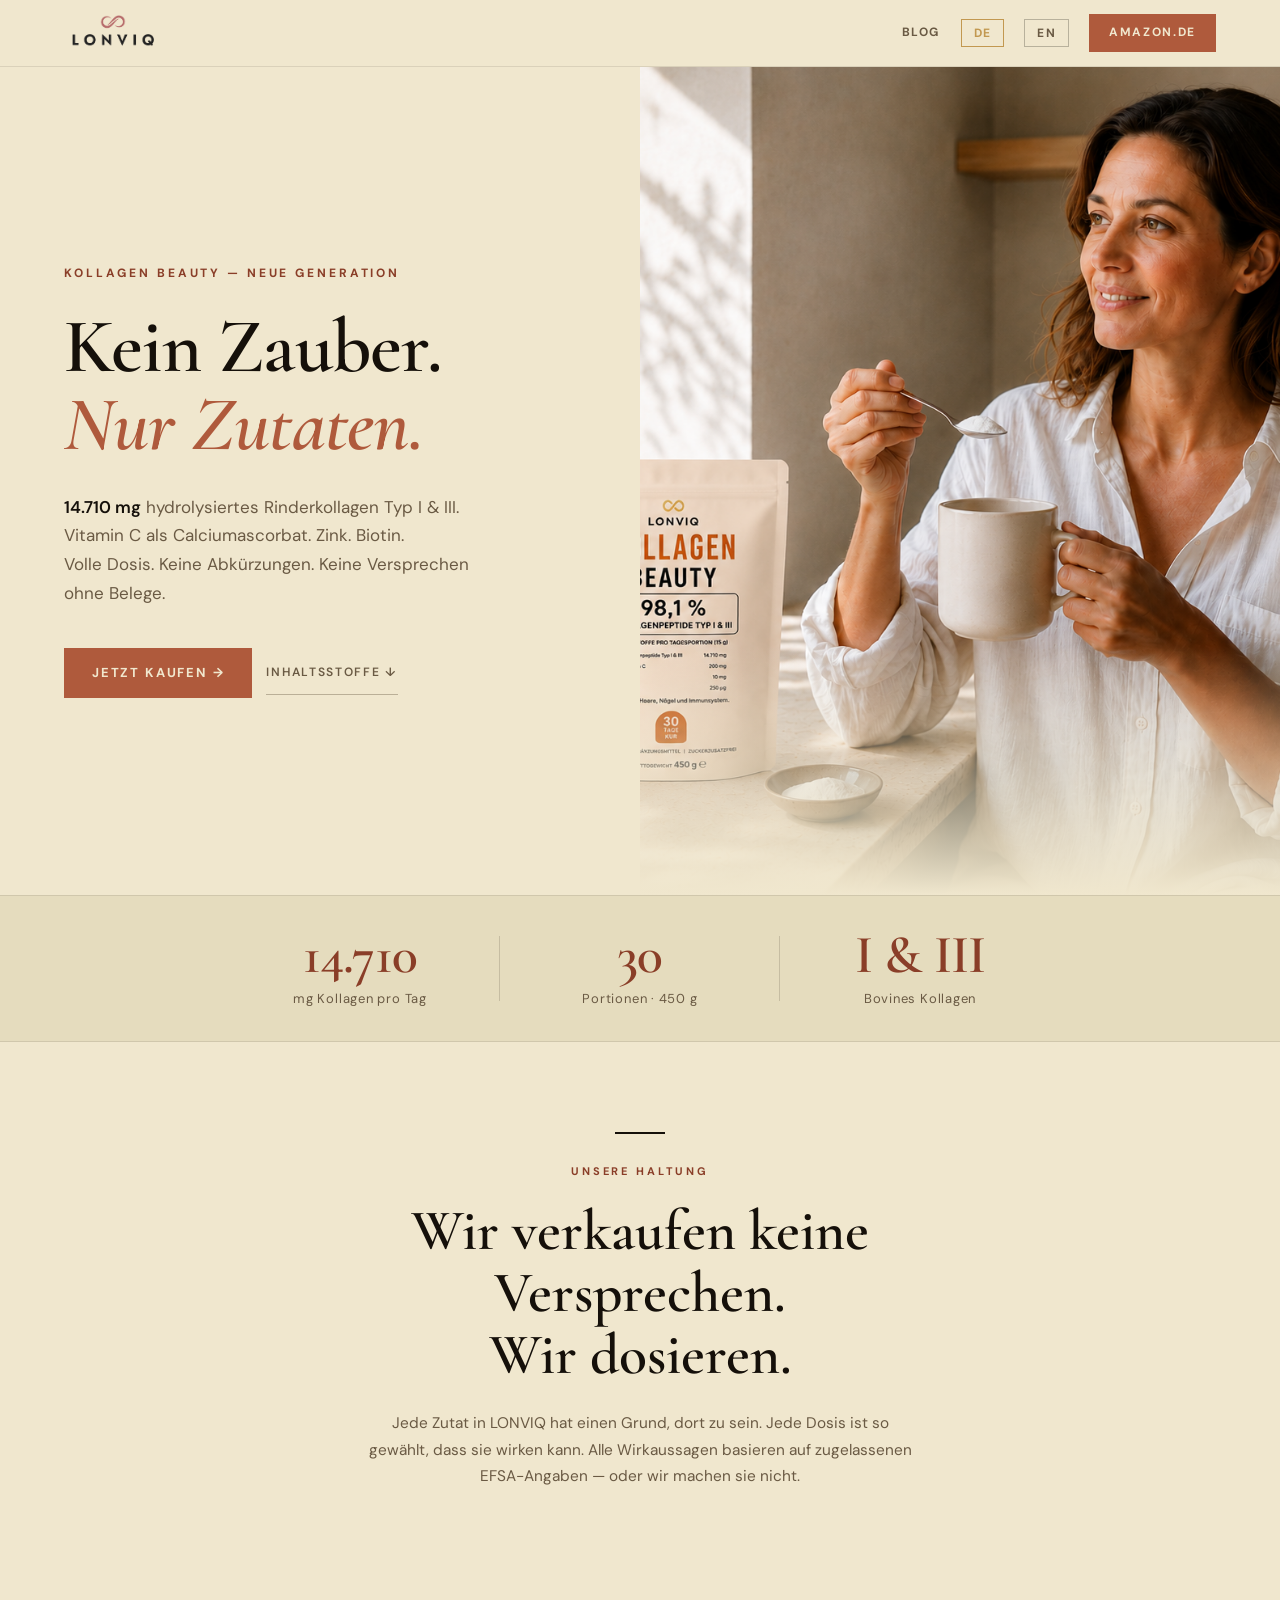
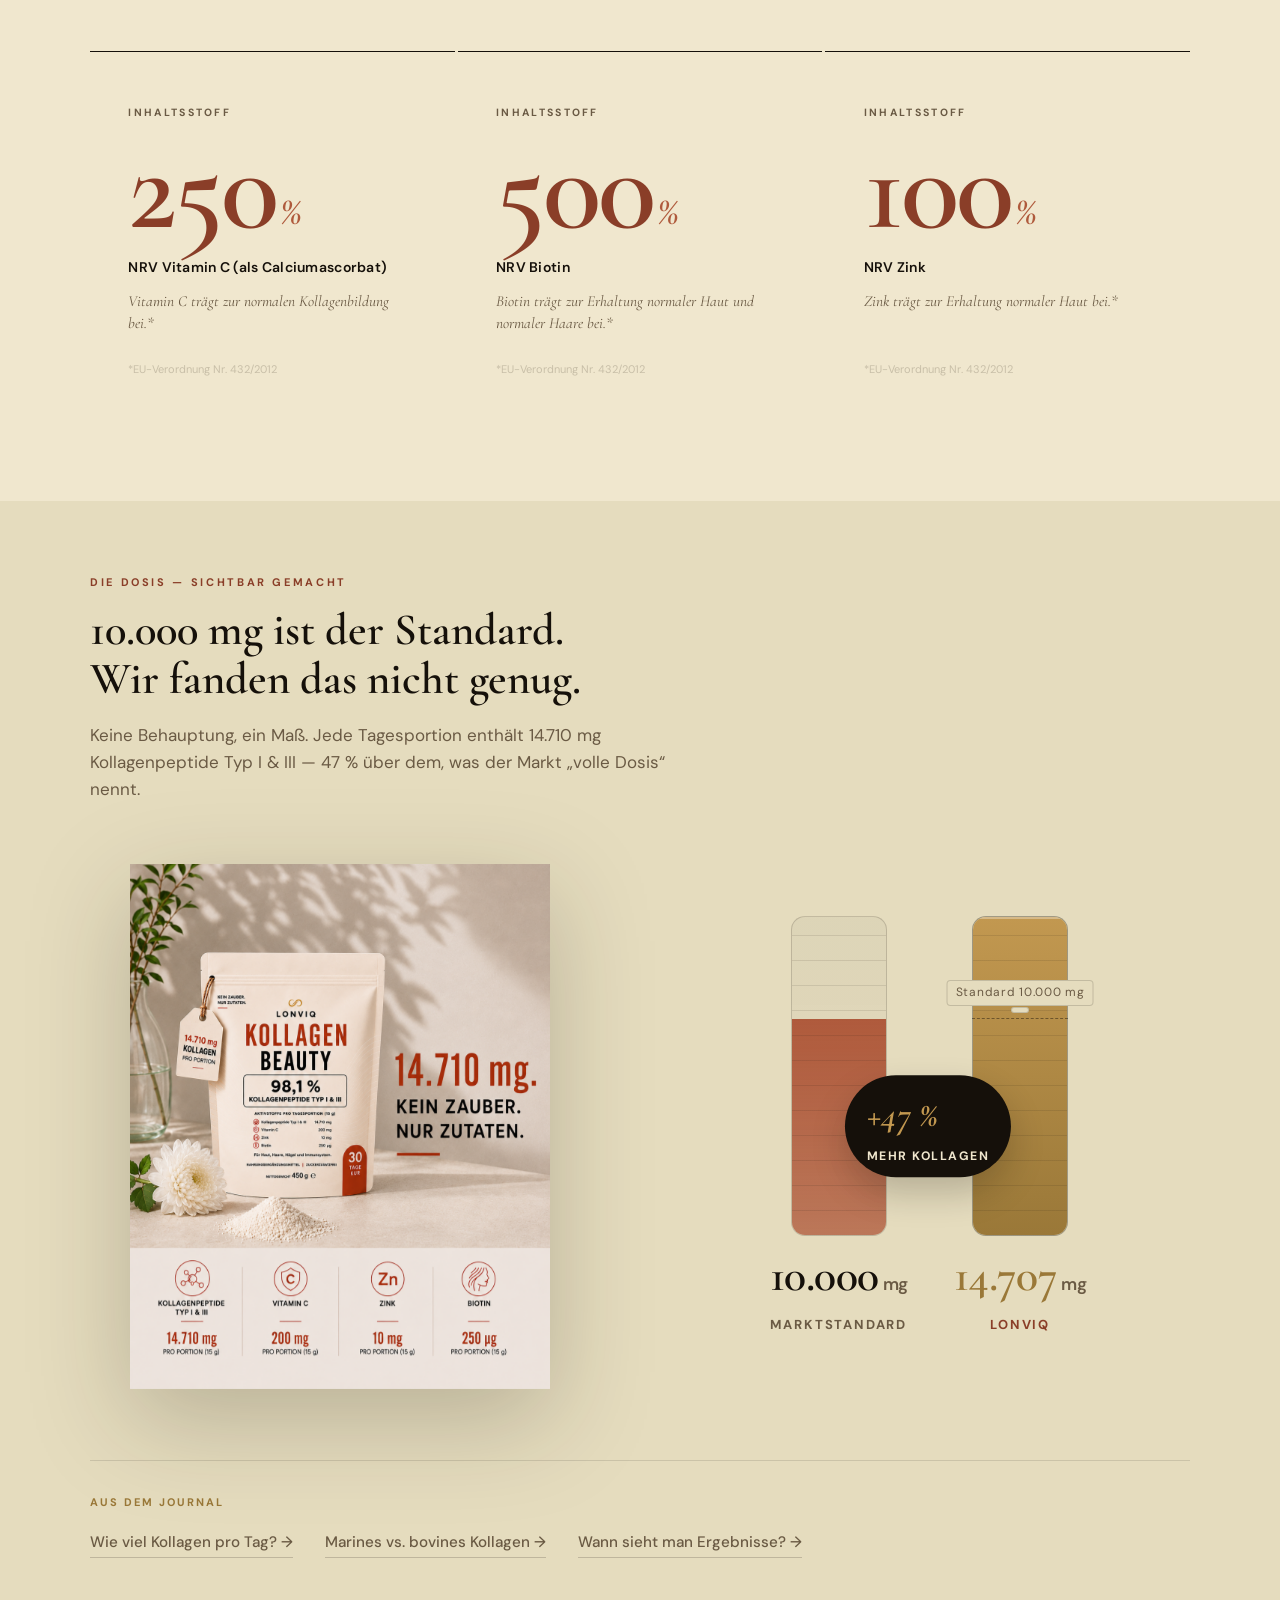
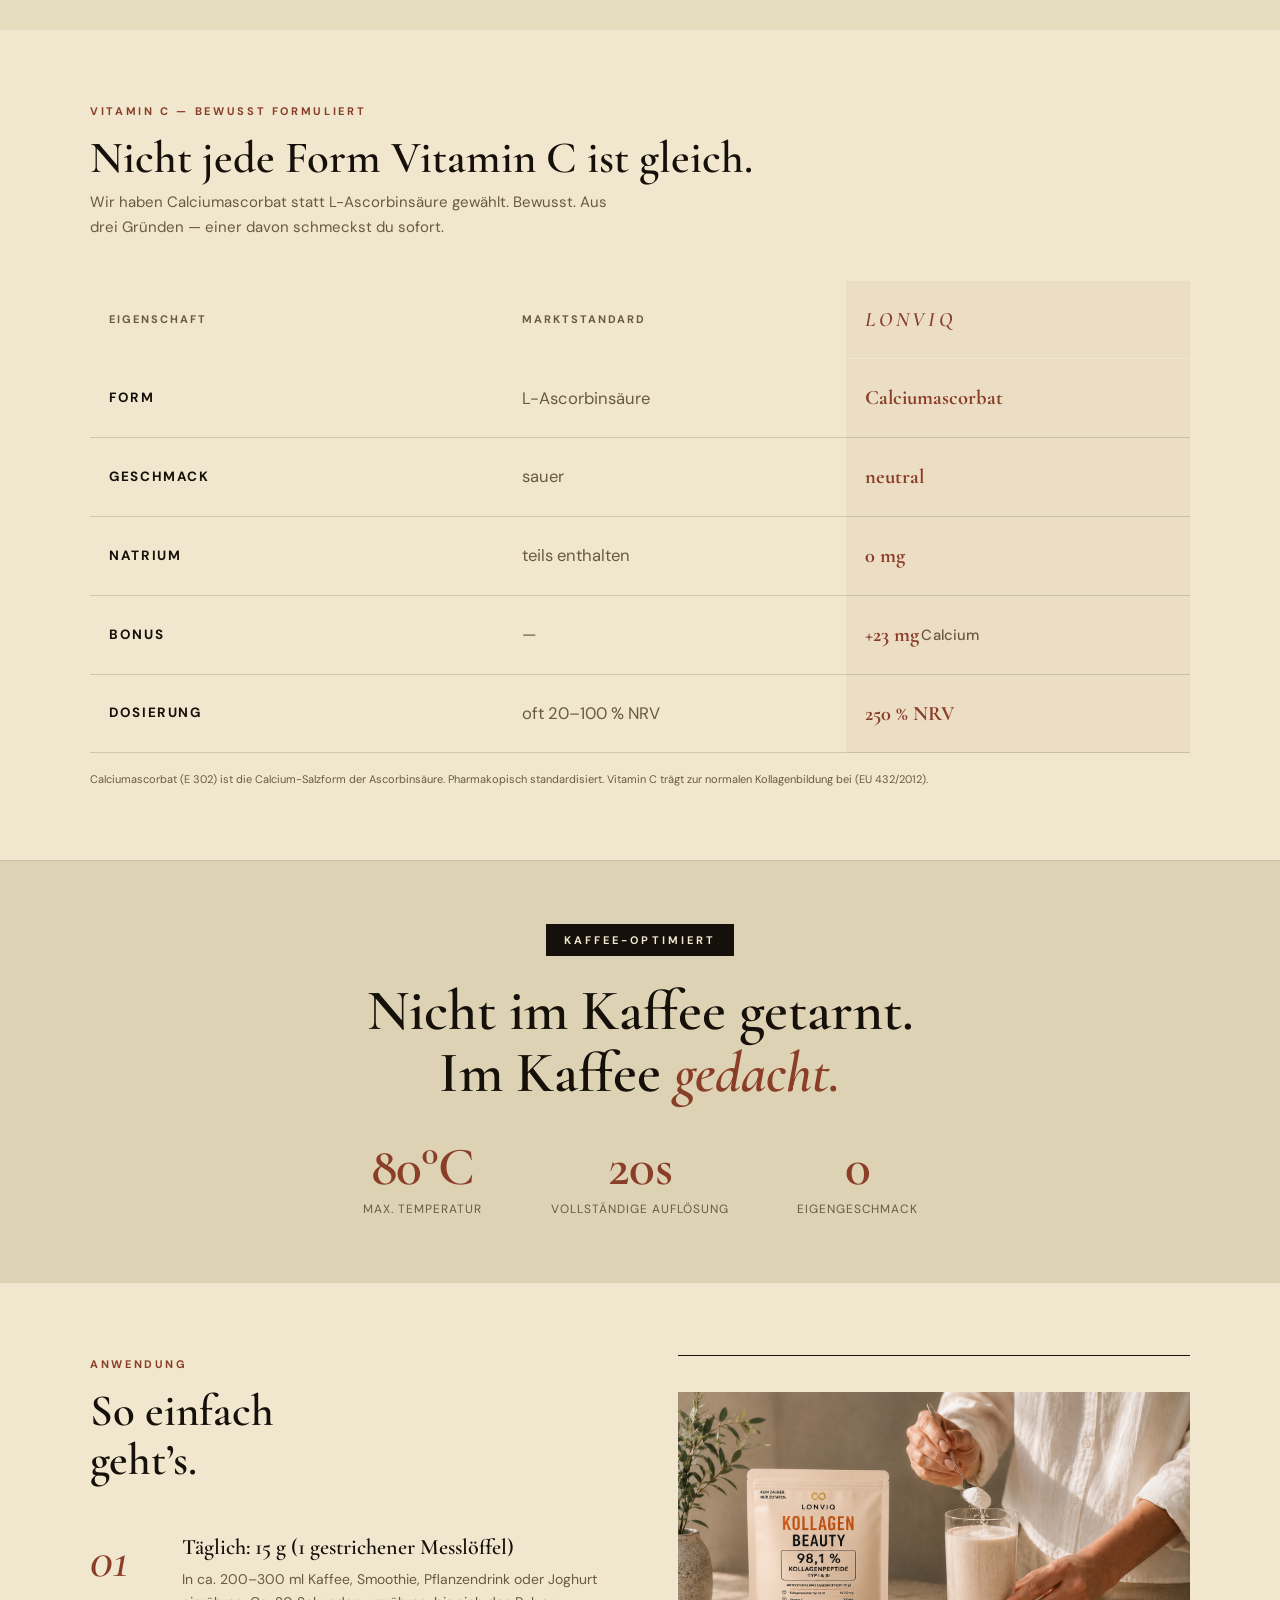
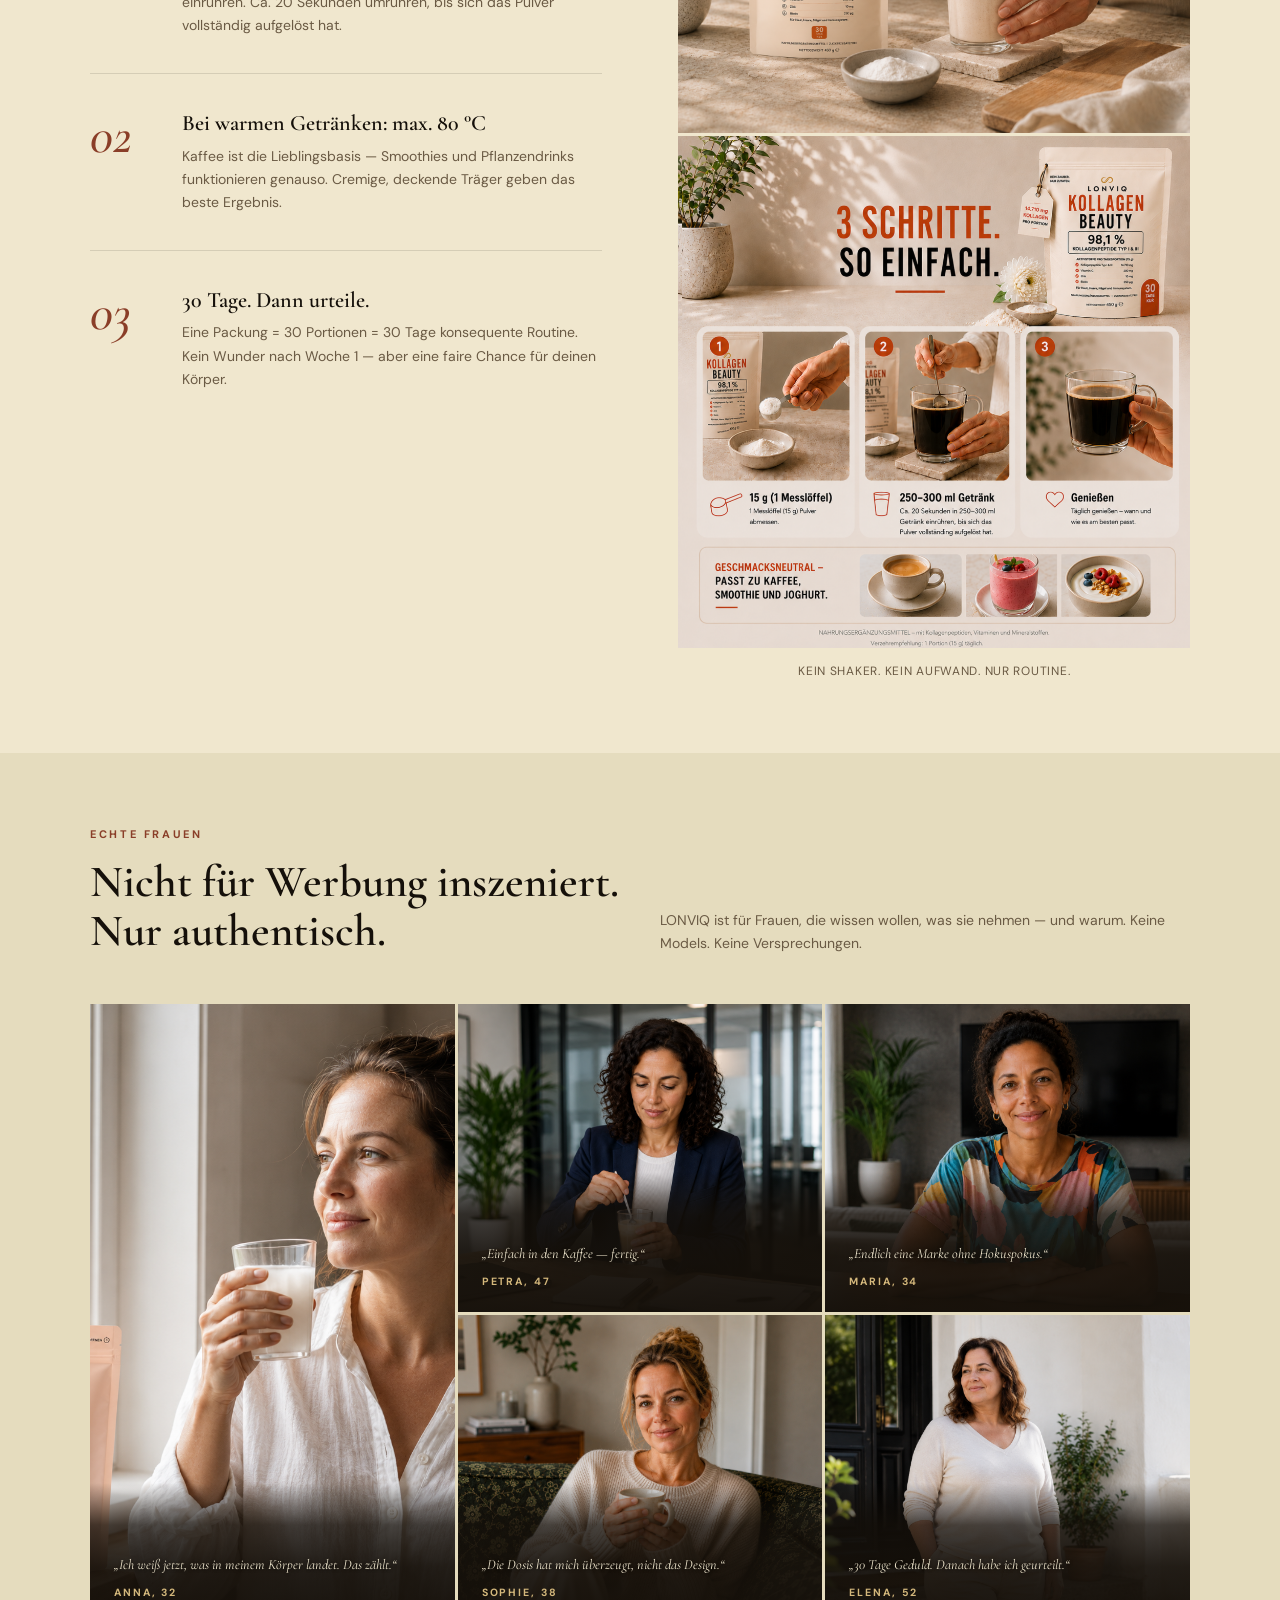
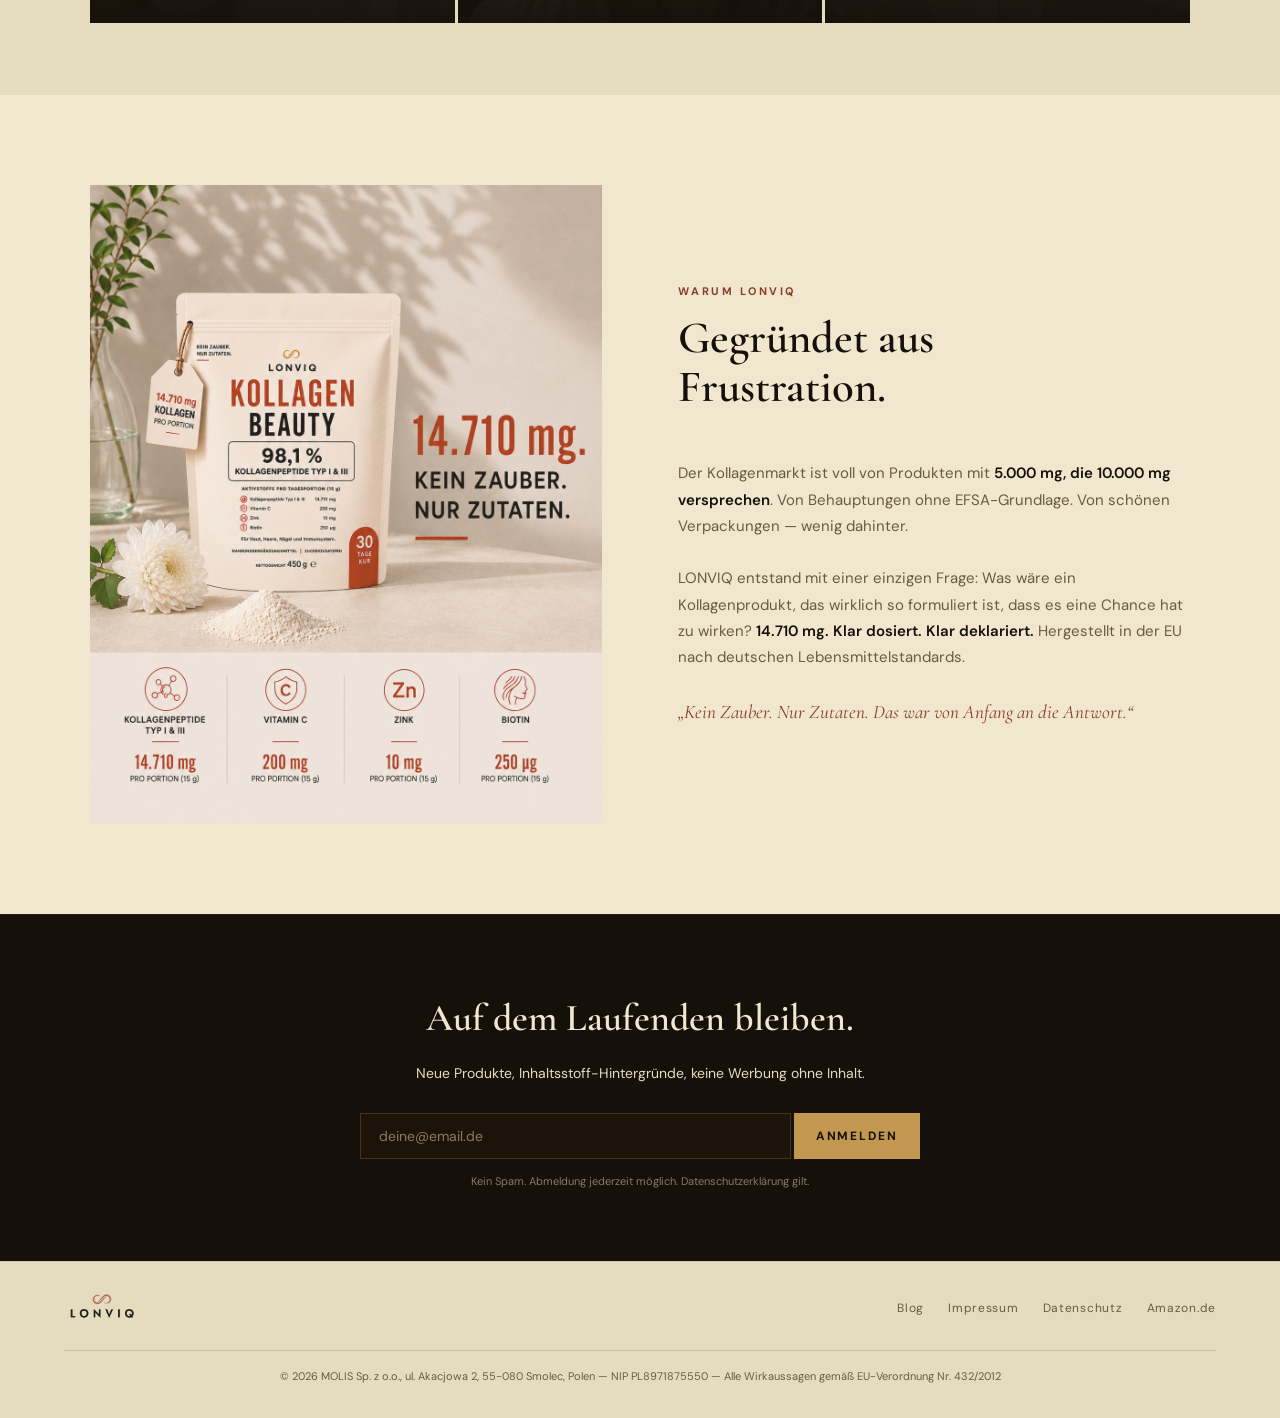
==== index.html @ a6f609ae "Add files via upload" ====
<!DOCTYPE html>
<html lang="de">
<head>
<meta charset="UTF-8">
<meta name="viewport" content="width=device-width, initial-scale=1.0">
<title>LONVIQ Kollagen Beauty &mdash; Kein Zauber. Nur Zutaten.</title>
<meta name="description" content="LONVIQ Kollagen Beauty: 14.710 mg hydrolysierte Rinderkollagenpeptide Typ I &amp; III, Vitamin C (Calciumascorbat), Zink, Biotin. Volle Dosis. Ohne Kompromisse. Amazon.de.">
<meta name="keywords" content="kollagen pulver, kollagenpeptide, kollagen beauty, 14710mg kollagen, bovines kollagen, vitamin c biotin zink, nahrungsergänzungsmittel, LONVIQ">
<link rel="canonical" href="https://lonviq.com/">
<meta name="robots" content="index, follow, max-image-preview:large, max-snippet:-1, max-video-preview:-1">
<meta name="theme-color" content="#F0E7CE">
<meta property="og:title" content="LONVIQ Kollagen Beauty &mdash; Kein Zauber. Nur Zutaten.">
<meta property="og:description" content="14.710 mg hydrolysierte Kollagenpeptide. Mit Vitamin C, Zink und Biotin. Volle Dosis. Keine Abk\u00fcrzungen.">
<meta property="og:image" content="https://lonviq.com/product-stilllife.png">
<meta property="og:type" content="product">
<meta property="og:url" content="https://lonviq.com/">
<meta property="og:locale" content="de_DE">
<meta property="og:locale:alternate" content="en_GB">
<meta name="twitter:card" content="summary_large_image">
<meta name="twitter:title" content="LONVIQ Kollagen Beauty &mdash; Kein Zauber. Nur Zutaten.">
<meta name="twitter:description" content="14.710 mg Kollagenpeptide. Kein Zauber. Nur Zutaten.">
<meta name="twitter:image" content="https://lonviq.com/product-stilllife.png">
<link rel="preconnect" href="https://fonts.googleapis.com">
<link rel="preconnect" href="https://fonts.gstatic.com" crossorigin>
<link href="https://fonts.googleapis.com/css2?family=Cormorant+Garamond:ital,wght@0,400;0,500;0,600;0,700;1,400;1,500;1,600&family=DM+Sans:opsz,wght@9..40,400;9..40,500;9..40,600;9..40,700&display=swap" rel="stylesheet">

<script type="application/ld+json">
{"@context":"https://schema.org","@type":"Product","name":"LONVIQ Kollagen Beauty","image":"https://lonviq.com/product-stilllife.png","description":"14.710 mg hydrolysierte Rinderkollagenpeptide Typ I & III mit Vitamin C (Calciumascorbat), Zink und Biotin. 450 g Pulver, 30 Portionen.","sku":"LONVIQ-KB-450","gtin13":"5908119889804","category":"Nahrungsergänzungsmittel","brand":{"@type":"Brand","name":"LONVIQ"},"manufacturer":{"@type":"Organization","name":"MOLIS Sp. z o.o.","address":{"@type":"PostalAddress","streetAddress":"ul. Akacjowa 2","postalCode":"55-080","addressLocality":"Smolec","addressCountry":"PL"}},"offers":{"@type":"Offer","availability":"https://schema.org/InStock","url":"https://www.amazon.de/s?k=lonviq","priceCurrency":"EUR"}}
</script>
<script type="application/ld+json">
{"@context":"https://schema.org","@type":"Organization","name":"LONVIQ","url":"https://lonviq.com/","logo":"https://lonviq.com/lonviq-logo.png","sameAs":["https://www.amazon.de/s?k=lonviq"]}
</script>

<style>
/* =========================================
   MOBILE OVERFLOW FIX
   ========================================= */
html, body { max-width:100%; overflow-x:hidden; }
/* Sieć bezpieczeństwa: łam słowo TYLKO gdy realnie nie mieści się w kontenerze
   (bez wstawiania myślnika) — chroni przed overflow, nie psuje nagłówków. */
h1,h2,h3,h4,h5,h6,p,li,a,span,div,td,th { overflow-wrap:break-word; }
img,video,iframe,table { max-width:100%; height:auto; }
.vctable-grid > * { min-width:0; }

/* Hyphenacja (z myślnikiem) WYŁĄCZNIE na wąskich ekranach i tylko dla tekstu
   ciągłego oraz komórek tabeli — NIGDY dla nagłówków i nie na desktopie. */
@media (max-width:640px){
  [lang="de"] p,
  [lang="de"] li,
  [lang="de"] .vctable-cell {
    -webkit-hyphens:auto; hyphens:auto; hyphenate-limit-chars:8 4 4;
  }
  .vctable-cell { overflow-wrap:anywhere; }
}

/* =========================================
   TOKENS — light palette (cream bg, espresso text)
   ========================================= */
:root {
  /* Brand constants (do not change semantics) */
  --espresso:  #15100A;
  --espresso2: #1C1409;
  --cream:     #F0E7CE;
  --cream2:    #E5DCBE;
  --cream3:    #DDD2B4;
  --bone:      #C8BFA8;
  --gold:      #C29850;
  --gold-dk:   #9A7838;
  --gold-lt:   #D4B87C;
  --terra:     #AF5A3C;
  --terra-dk:  #8A3E28;
  --stone:     #6A5A44;
  --stone-lt:  #8A7A62;

  /* Semantic mappings — inverted from dark mode */
  --bg:        var(--cream);
  --bg2:       var(--cream2);
  --bg3:       var(--cream3);
  --text:      var(--espresso);
  --text-2:    var(--stone);
  --text-mute: var(--stone-lt);

  --display: 'Cormorant Garamond', Georgia, serif;
  --body:    'DM Sans', system-ui, sans-serif;

  --max:  1100px;
  --pad:  clamp(20px, 5vw, 72px);
  --r:    0px;
}

/* =========================================
   RESET & BASE
   ========================================= */
*, *::before, *::after { margin:0; padding:0; box-sizing:border-box; }
html { scroll-behavior:smooth; font-size:16px; }
body {
  font-family: var(--body);
  background: var(--bg);
  color: var(--text);
  line-height: 1.65;
  -webkit-font-smoothing: antialiased;
}
img { max-width:100%; display:block; }
a { color: inherit; text-decoration:none; }

/* Language toggle */
body.lang-en .de { display:none !important; }
body.lang-de .en { display:none !important; }

/* =========================================
   NAV
   ========================================= */
.nav {
  position: sticky; top:0; z-index:100;
  background: rgba(240,231,206,0.95);
  backdrop-filter: blur(14px);
  border-bottom: 1px solid rgba(21,16,10,0.10);
  padding: 14px var(--pad);
  display: flex; align-items:center; justify-content:space-between; gap:16px;
}
.nav-logo-link { display:flex; align-items:center; flex-shrink:0; }
.nav-logo-img { height:36px; width:auto; display:block; }
.footer-logo-link { display:flex; align-items:center; }
.footer-logo-img { height:28px; width:auto; display:block; }
.nav-right { display:flex; align-items:center; gap:20px; }
.nav-link {
  font-family: var(--body); font-size:12px; font-weight:700;
  letter-spacing:0.1em; text-transform:uppercase; text-decoration:none;
  color: var(--stone); padding:5px 2px;
  border-bottom:1px solid transparent; transition: color .2s, border-color .2s;
}
.nav-link:hover { color: var(--gold); border-bottom-color: var(--gold); }

/* Journal teaser (internal links to blog) */
.journal-teaser {
  margin-top: 72px; padding-top: 32px;
  border-top: 1px solid rgba(21,16,10,0.12);
}
.journal-eye {
  font-family: var(--body); font-size:11px; font-weight:700;
  letter-spacing:0.18em; text-transform:uppercase;
  color: var(--gold-dk); margin:0 0 18px;
}
.journal-links { display:flex; flex-wrap:wrap; gap:14px 32px; }
.journal-link {
  font-family: var(--body); font-size:.95rem; font-weight:500;
  color: var(--stone); text-decoration:none;
  border-bottom:1px solid rgba(21,16,10,0.18);
  padding-bottom:2px; transition: color .2s, border-color .2s;
}
.journal-link:hover { color: var(--terra); border-bottom-color: var(--terra); }
@media (max-width: 720px) {
  .journal-teaser { margin-top: 48px; }
  .journal-links { flex-direction:column; gap:12px; }
}
.lang-btn {
  background: none; border: 1px solid rgba(21,16,10,0.25);
  color: var(--stone); font-family: var(--body); font-size:12px;
  font-weight:700; letter-spacing:0.1em; padding:5px 12px; cursor:pointer;
  transition: border-color 0.2s, color 0.2s;
}
.lang-btn:hover, .lang-btn.active { border-color: var(--gold); color:var(--gold); }
.nav-cta {
  background: var(--terra); color: var(--cream);
  font-family: var(--body); font-size:12px; font-weight:700;
  letter-spacing:0.14em; padding:9px 20px; border:none; cursor:pointer;
  text-transform:uppercase; transition: background 0.2s;
  display:inline-block;
}
.nav-cta:hover { background: var(--terra-dk); }

/* =========================================
   HERO
   ========================================= */
.hero {
  min-height: 92vh;
  display: grid;
  grid-template-columns: 1fr 1fr;
  gap: 0;
  align-items: stretch;
}
.hero-text {
  display:flex; flex-direction:column; justify-content:center;
  padding: clamp(48px,8vh,96px) var(--pad);
  background: var(--bg);
}
.hero-eyebrow {
  font-family: var(--body); font-size:12px; font-weight:700;
  letter-spacing:0.24em; color:var(--terra-dk); text-transform:uppercase;
  margin-bottom:24px;
}
.hero-headline {
  font-family: var(--display); font-size: clamp(48px, 6vw, 88px);
  font-weight:600; line-height:1.02; letter-spacing:-0.01em; color:var(--text);
  margin-bottom:28px;
}
.hero-headline em { font-style:italic; color:var(--terra); }
.hero-sub {
  font-family: var(--body); font-size: clamp(15px,1.4vw,17px);
  color: var(--stone); line-height:1.7; max-width:420px;
  margin-bottom:40px;
}
.hero-sub strong { color:var(--espresso); font-weight:600; }
.hero-actions { display:flex; gap:14px; flex-wrap:wrap; align-items:center; }
.btn-primary {
  background: var(--terra); color:var(--cream);
  font-family: var(--body); font-size:13px; font-weight:700;
  letter-spacing:0.14em; padding:14px 28px; text-transform:uppercase;
  border:none; cursor:pointer; transition:background 0.2s;
  display:inline-block;
}
.btn-primary:hover { background:var(--terra-dk); }
.btn-secondary {
  background:none; color:var(--stone);
  font-family:var(--body); font-size:12px; font-weight:600;
  letter-spacing:0.14em; padding:14px 0; text-transform:uppercase;
  border:none; cursor:pointer;
  border-bottom:1px solid rgba(106,90,68,0.4);
  transition:color 0.2s, border-color 0.2s;
}
.btn-secondary:hover { color:var(--espresso); border-color:var(--espresso); }

.hero-img {
  position:relative; overflow:hidden; background:var(--cream3);
}
.hero-img img {
  width:100%; height:100%; object-fit:cover; object-position:center;
  opacity:1;
}
.hero-img-overlay {
  position:absolute; bottom:0; left:0; right:0;
  height:30%; background:linear-gradient(to top, var(--bg) 0%, transparent 100%);
}

/* =========================================
   STAT BAR
   ========================================= */
.statbar {
  background: var(--cream2);
  border-top: 1px solid rgba(21,16,10,0.10);
  border-bottom: 1px solid rgba(21,16,10,0.10);
  padding: 32px var(--pad);
  display:flex; justify-content:center; gap:0;
}
.stat-item {
  flex:1; max-width:280px; text-align:center;
  padding:0 24px;
  position:relative;
}
.stat-item:not(:last-child)::after {
  content:''; position:absolute; right:0; top:10%; height:80%;
  width:1px; background:rgba(21,16,10,0.15);
}
.stat-number {
  font-family: var(--display); font-size:clamp(38px,4.2vw,56px);
  font-weight:600; color:var(--terra-dk); line-height:1;
  letter-spacing:-0.015em; display:block;
}
.stat-label {
  font-family: var(--body); font-size:13px; color:var(--stone);
  letter-spacing:0.06em; margin-top:6px; display:block;
}

/* =========================================
   MANIFESTO
   ========================================= */
.manifesto {
  padding: clamp(72px,10vh,120px) var(--pad);
  text-align:center;
  background: var(--bg);
  position:relative;
}
.manifesto::before {
  content:''; display:block; width:50px; height:1.5px;
  background:var(--espresso); margin:0 auto 28px;
}
.manifesto-eyebrow {
  font-family:var(--body); font-size:11px; font-weight:700;
  letter-spacing:0.26em; color:var(--terra-dk); text-transform:uppercase;
  margin-bottom:20px;
}
.manifesto-headline {
  font-family:var(--display); font-size:clamp(32px,4.5vw,58px);
  font-weight:600; color:var(--text); line-height:1.08;
  max-width:760px; margin:0 auto 24px;
}
.manifesto-sub {
  font-family:var(--body); font-size:clamp(14px,1.2vw,16px);
  color:var(--stone); max-width:560px; margin:0 auto;
  line-height:1.72;
}

/* =========================================
   NUMBER HEROES (NEW — matching IG style)
   ========================================= */
.heroes {
  padding: clamp(60px,8vh,100px) var(--pad);
  background: var(--cream);
}
.heroes-grid {
  max-width:var(--max); margin:0 auto;
  display:grid; grid-template-columns:repeat(3,1fr); gap:3px;
}
.hero-card {
  background: var(--cream);
  padding: clamp(32px,4vw,52px) clamp(24px,3vw,40px);
  border-top: 1.5px solid var(--espresso);
  display:flex; flex-direction:column; gap:10px;
}
.hero-card-eye {
  font-family:var(--body); font-size:10.5px; font-weight:700;
  letter-spacing:0.22em; color:var(--stone); text-transform:uppercase;
}
.hero-card-num {
  display:flex; align-items:flex-end; gap:4px; line-height:0.85;
}
.hero-card-n {
  font-family:var(--display); font-size:clamp(76px,9.5vw,124px);
  font-weight:600; color:var(--terra-dk); letter-spacing:-0.025em; line-height:0.95;
}
.hero-card-u {
  font-family:var(--display); font-style:italic; font-size:clamp(28px,3.5vw,42px);
  font-weight:500; color:var(--terra); margin-bottom:clamp(10px,1.5vw,18px);
  letter-spacing:-0.015em;
}
.hero-card-label {
  font-family:var(--body); font-size:14px; font-weight:600;
  color:var(--espresso); letter-spacing:0.02em;
}
.hero-card-claim {
  font-family:var(--display); font-style:italic;
  font-size:clamp(14px,1.2vw,16px); color:var(--stone);
  line-height:1.45;
}
.hero-card-footnote {
  font-family:var(--body); font-size:11px; color:var(--bone);
  margin-top:auto; padding-top:16px;
}

/* =========================================
   COMPARISON
   ========================================= */
.comparison {
  background: var(--cream2);
  padding: clamp(60px,8vh,100px) var(--pad);
}
.comparison-inner {
  max-width:var(--max); margin:0 auto;
}
.section-eye {
  font-family:var(--body); font-size:11px; font-weight:700;
  letter-spacing:0.24em; color:var(--terra-dk); text-transform:uppercase;
  margin-bottom:14px;
}
.section-title {
  font-family:var(--display); font-size:clamp(28px,3.5vw,46px);
  font-weight:600; color:var(--text); line-height:1.1;
  margin-bottom:48px; max-width:600px;
}
/* ---- Dosis-Reveal (animowana sekcja dawki) ---- */
.dose-sub {
  font-family:var(--body); font-size:clamp(15px,1.4vw,17px);
  color:var(--text-2); line-height:1.6; max-width:48ch; margin:-30px 0 0;
}
.dose-grid {
  display:grid; grid-template-columns:1fr 1.05fr;
  gap:clamp(32px,6vw,80px); align-items:center; margin-top:clamp(40px,5vw,60px);
}
.dose-product { display:flex; justify-content:center; align-items:center; perspective:1200px; }
.dose-product img {
  width:min(420px,90%); height:auto; display:block;
  filter:drop-shadow(0 30px 50px rgba(21,16,10,0.22));
  transform-style:preserve-3d; will-change:transform;
  animation:doseFloat 7s ease-in-out infinite;
  transition:transform 0.25s cubic-bezier(.2,.8,.2,1);
}
@keyframes doseFloat { 0%,100%{transform:translateY(0);} 50%{transform:translateY(-14px);} }

.meters { display:flex; gap:clamp(20px,4vw,46px); align-items:flex-end; justify-content:center; position:relative; }
.meter { display:flex; flex-direction:column; align-items:center; gap:16px; }
.meter-label {
  font-family:var(--body); text-transform:uppercase; letter-spacing:0.14em;
  font-size:13px; font-weight:700; color:var(--stone); text-align:center;
}
.meter--hero .meter-label { color:var(--terra-dk); }

.tube {
  position:relative; width:clamp(64px,9vw,96px); height:clamp(220px,34vw,320px);
  border:1px solid rgba(21,16,10,0.16); border-radius:14px;
  background:linear-gradient(180deg,rgba(21,16,10,0.035),rgba(21,16,10,0)); overflow:hidden;
}
.meter--hero .tube { border-color:rgba(21,16,10,0.32); }
.tube::after {
  content:""; position:absolute; inset:0;
  background-image:repeating-linear-gradient(0deg,transparent 0 24px,rgba(21,16,10,0.10) 24px 25px);
  pointer-events:none;
}
.fill { position:absolute; left:0; right:0; bottom:0; height:0%; transition:height 1.9s cubic-bezier(.16,1,.3,1); }
.fill--std { background:linear-gradient(180deg,var(--terra),rgba(175,90,60,0.78)); }
.fill--lon { background:linear-gradient(180deg,var(--gold),var(--gold-dk)); box-shadow:inset 0 2px 0 rgba(255,255,255,0.32); }
.grain { position:absolute; width:3px; height:3px; border-radius:50%; background:rgba(21,16,10,0.5); opacity:0; animation:doseRise 3.4s linear infinite; }
@keyframes doseRise { 0%{transform:translateY(0);opacity:0;} 12%{opacity:.7;} 100%{transform:translateY(-150px);opacity:0;} }

.tube-wrap { position:relative; }
.std-mark { position:absolute; left:0; right:0; border-top:1.5px dashed rgba(21,16,10,0.45); opacity:0; transition:opacity 0.6s ease 0.9s; pointer-events:none; }
.std-mark span {
  position:absolute; left:50%; bottom:6px; transform:translateX(-50%);
  font-family:var(--body); font-size:12px; letter-spacing:0.06em; color:var(--text-2);
  white-space:nowrap; background:var(--cream2); padding:2px 8px; border-radius:4px;
  border:1px solid rgba(21,16,10,0.16);
}
.comparison.is-on .std-mark { opacity:1; }

.meter-num { font-family:var(--display); font-weight:600; font-size:clamp(30px,4vw,46px); line-height:1; letter-spacing:-0.01em; color:var(--espresso); }
.meter--hero .meter-num { color:var(--gold-dk); }
.meter-num .u { font-family:var(--body); font-size:0.38em; font-weight:600; color:var(--stone); margin-left:4px; }

.delta {
  position:absolute; top:50%; left:50%; transform:translate(-50%,-50%) scale(.6);
  background:var(--espresso); color:var(--gold);
  font-family:var(--display); font-style:italic; font-weight:600;
  font-size:clamp(24px,3vw,36px); letter-spacing:0.01em;
  padding:10px 22px; border-radius:100px; box-shadow:0 16px 34px rgba(21,16,10,0.22);
  opacity:0; transition:opacity 0.5s ease, transform 0.6s cubic-bezier(.34,1.56,.64,1); z-index:3; white-space:nowrap;
}
.delta small { display:block; font-family:var(--body); font-style:normal; font-size:0.34em; font-weight:700; letter-spacing:0.12em; text-transform:uppercase; text-align:center; margin-top:2px; color:var(--cream); }
.comparison.is-on .delta { opacity:1; transform:translate(-50%,-50%) scale(1); transition-delay:1.6s; }

@media (prefers-reduced-motion:reduce) {
  .dose-product img, .grain { animation:none; }
  .fill, .delta { transition:none; }
}

/* =========================================
   VIT C TABLE (4-row spec comparison)
   ========================================= */
.vctable {
  background: var(--cream);
  padding: clamp(60px,8vh,100px) var(--pad);
  color: var(--text);
}
.vctable-inner { max-width:var(--max); margin:0 auto; }
.vctable-eye {
  font-family:var(--body); font-size:11px; font-weight:700;
  letter-spacing:0.24em; color:var(--terra-dk); text-transform:uppercase;
  margin-bottom:14px;
}
.vctable-title {
  font-family:var(--display); font-size:clamp(28px,3.5vw,46px);
  font-weight:600; color:var(--text); line-height:1.08;
  margin-bottom:8px; max-width:720px;
}
.vctable-sub {
  font-family:var(--body); font-size:15px; color:var(--stone);
  max-width:540px; line-height:1.65; margin-bottom:40px;
}
.vctable-grid {
  display:grid;
  grid-template-columns: 1.2fr 1fr 1fr;
  border-top:1.5px solid var(--bg);
}
.vctable-row {
  display:contents;
}
.vctable-cell {
  padding: clamp(16px,2vw,22px) clamp(12px,1.5vw,20px);
  border-bottom:1px solid rgba(21,16,10,0.15);
  display:flex; align-items:center;
}
.vctable-header .vctable-cell {
  border-bottom:1px solid var(--bg);
  font-family:var(--body); font-size:11px; font-weight:700;
  letter-spacing:0.18em; text-transform:uppercase; color:var(--stone);
}
.vctable-header .vctable-cell.lonviq {
  color:var(--terra-dk);
}
.vctable-cell.label {
  font-family:var(--body); font-size:clamp(12px,1.05vw,14px);
  font-weight:700; color:var(--text); letter-spacing:0.12em;
  text-transform:uppercase;
}
.vctable-cell.standard {
  font-family:var(--body); font-size:clamp(14px,1.3vw,17px);
  color:var(--stone); font-weight:400;
}
.vctable-cell.lonviq {
  font-family:var(--display); font-size:clamp(16px,1.6vw,21px);
  color:var(--text); font-weight:600; font-style:italic;
  background:rgba(175,90,60,0.06);
}
.vctable-cell.lonviq strong {
  color:var(--terra-dk); font-weight:700; font-style:normal;
}
.vctable-cell.lonviq .bonus-suffix {
  font-family:var(--body); font-style:normal; font-weight:500;
  font-size:0.72em; color:var(--stone); letter-spacing:0.01em; margin-left:2px;
}
.vctable-footnote {
  font-family:var(--body); font-size:11px; color:var(--stone);
  margin-top:18px; line-height:1.5;
}

/* =========================================
   KAFFEE BADGE (transitional section)
   ========================================= */
.kaffee-badge {
  background: var(--cream3);
  padding: clamp(56px,7vh,88px) var(--pad);
  text-align:center;
  border-top:1px solid rgba(21,16,10,0.10);
}
.kaffee-eye {
  display:inline-block;
  font-family:var(--body); font-size:11px; font-weight:700;
  letter-spacing:0.28em; color:var(--cream); text-transform:uppercase;
  background:var(--espresso); padding:7px 18px; margin-bottom:24px;
}
.kaffee-title {
  font-family:var(--display); font-size:clamp(34px,4.5vw,58px);
  font-weight:600; color:var(--text); line-height:1.08;
  margin-bottom:20px;
}
.kaffee-title em { font-style:italic; color:var(--terra-dk); }
.kaffee-specs {
  display:flex; justify-content:center; gap:clamp(28px,5vw,72px);
  flex-wrap:wrap; margin-top:36px; max-width:780px;
  margin-left:auto; margin-right:auto;
}
.kaffee-spec {
  display:flex; flex-direction:column; align-items:center; gap:6px;
  min-width:130px;
}
.kaffee-spec-n {
  font-family:var(--display); font-size:clamp(38px,4.2vw,56px);
  font-weight:600; color:var(--terra-dk); line-height:1; letter-spacing:-0.015em;
}
.kaffee-spec-l {
  font-family:var(--body); font-size:12px; color:var(--stone);
  letter-spacing:0.08em; text-transform:uppercase;
}

/* =========================================
   HOW TO USE
   ========================================= */
.howto {
  padding: clamp(60px,8vh,100px) var(--pad);
  background: var(--bg);
}
.howto-inner {
  max-width:var(--max); margin:0 auto;
  display:grid; grid-template-columns:1fr 1fr; gap:clamp(40px,6vw,80px);
  align-items:start;
}
.howto-text .section-title { margin-bottom:0; }
.steps { display:flex; flex-direction:column; gap:0; margin-top:48px; }
.step {
  display:flex; gap:clamp(20px,3vw,32px); align-items:flex-start;
  padding-bottom:clamp(24px,3vw,36px);
  border-bottom:1px solid rgba(21,16,10,0.12);
  margin-bottom:clamp(24px,3vw,36px);
}
.step:last-child { border-bottom:none; margin-bottom:0; padding-bottom:0; }
.step-num {
  font-family:var(--display); font-style:italic; font-size:clamp(38px,4.2vw,52px);
  font-weight:500; color:var(--terra-dk); line-height:1; flex-shrink:0;
  width:60px; text-align:left;
}
.step-content {}
.step-title {
  font-family:var(--display); font-size:clamp(18px,1.8vw,22px);
  font-weight:600; color:var(--text); margin-bottom:8px; line-height:1.2;
}
.step-body {
  font-family:var(--body); font-size:14px; color:var(--stone); line-height:1.65;
}
.howto-visual {
  border-top:1.5px solid var(--espresso);
  padding-top:clamp(24px,3vw,36px);
}
.howto-visual img { width:100%; opacity:1; }
.howto-caption {
  font-family:var(--body); font-size:12px; color:var(--stone);
  letter-spacing:0.06em; margin-top:14px; text-align:center;
  text-transform:uppercase;
}

/* =========================================
   REAL WOMEN
   ========================================= */
.women {
  padding: clamp(60px,8vh,100px) var(--pad);
  background: var(--cream2);
}
.women-inner { max-width:var(--max); margin:0 auto; }
.women-header {
  display:grid; grid-template-columns:1fr 1fr; gap:40px;
  align-items:end; margin-bottom:48px;
}
.women-grid {
  display:grid;
  grid-template-columns: repeat(3,1fr);
  grid-template-rows: 1fr 1fr;
  gap:3px;
  aspect-ratio: 16/9;
}
.woman-card {
  position:relative; overflow:hidden; background:var(--cream3);
}
.woman-card:first-child { grid-row:1/3; }
.woman-card img {
  width:100%; height:100%; object-fit:cover; object-position:top;
  transition:transform 0.6s ease;
}
.woman-card:hover img { transform:scale(1.04); }
.woman-overlay {
  position:absolute; bottom:0; left:0; right:0;
  background:linear-gradient(to top,
    rgba(21,16,10,0.98) 0%,
    rgba(21,16,10,0.92) 40%,
    rgba(21,16,10,0.75) 70%,
    transparent 100%);
  padding: clamp(20px,2.4vw,32px) clamp(16px,2vw,24px) clamp(16px,2vw,22px);
  padding-top: clamp(48px,6vw,72px);
}
.woman-quote {
  font-family:var(--display); font-style:italic;
  font-size:clamp(13px,1.1vw,15px); color:var(--cream); line-height:1.45;
  margin-bottom:8px;
  text-shadow: 0 1px 3px rgba(0,0,0,0.6);
}
.woman-name {
  font-family:var(--body); font-size:10.5px; font-weight:700;
  letter-spacing:0.18em; color:var(--gold-lt); text-transform:uppercase;
}

/* =========================================
   ABOUT
   ========================================= */
.about {
  padding: clamp(72px,10vh,120px) var(--pad);
  background: var(--bg);
}
.about-inner {
  max-width:var(--max); margin:0 auto;
  display:grid; grid-template-columns:1fr 1fr; gap:clamp(48px,6vw,80px);
  align-items:center;
}
.about-img { position:relative; }
.about-img img { width:100%; opacity:0.88; }
.about-img::before {
  content:''; position:absolute; top:-16px; left:-16px;
  right:16px; bottom:16px; border:1.5px solid rgba(21,16,10,0.2);
  z-index:-1;
}
.about-text {}
.about-body {
  font-family:var(--body); font-size:15px; color:var(--stone);
  line-height:1.75; margin-top:20px; margin-bottom:28px;
}
.about-body strong { color:var(--espresso); font-weight:600; }
.about-sig {
  font-family:var(--display); font-style:italic;
  font-size:clamp(16px,1.5vw,20px); color:var(--terra-dk); line-height:1.5;
}

/* =========================================
   NEWSLETTER
   ========================================= */
.newsletter {
  padding: clamp(60px,8vh,88px) var(--pad);
  background: var(--espresso);
  border-top:1px solid rgba(194,152,80,0.12);
}
.newsletter-inner {
  max-width:560px; margin:0 auto; text-align:center;
}
.newsletter-title {
  font-family:var(--display); font-size:clamp(26px,3vw,38px);
  font-weight:600; color:var(--cream); margin-bottom:12px;
}
.newsletter-sub {
  font-family:var(--body); font-size:14px; color:var(--cream2);
  margin-bottom:28px; line-height:1.65;
}
.newsletter-form { display:flex; gap:3px; }
.newsletter-input {
  flex:1; background:var(--espresso2); border:1px solid rgba(194,152,80,0.25);
  color:var(--cream); font-family:var(--body); font-size:14px;
  padding:13px 18px; outline:none;
  transition:border-color 0.2s;
}
.newsletter-input::placeholder { color:var(--stone-lt); }
.newsletter-input:focus { border-color:var(--gold); }
.newsletter-submit {
  background:var(--gold); color:var(--espresso); font-family:var(--body);
  font-size:12px; font-weight:700; letter-spacing:0.16em;
  text-transform:uppercase; padding:14px 22px; border:none; cursor:pointer;
  transition:background 0.2s; white-space:nowrap;
}
.newsletter-submit:hover { background:var(--gold-lt); }
.newsletter-legal {
  font-family:var(--body); font-size:11px; color:var(--stone-lt);
  margin-top:14px; line-height:1.5;
}

/* =========================================
   FOOTER
   ========================================= */
footer {
  background: var(--cream2);
  border-top:1px solid rgba(21,16,10,0.1);
  padding: 32px var(--pad);
  display:flex; justify-content:space-between; align-items:center;
  flex-wrap:wrap; gap:20px;
}
.footer-logo {
  font-family:var(--body); font-size:16px; font-weight:700;
  letter-spacing:0.18em; color:var(--gold);
}
.footer-links {
  display:flex; gap:24px; flex-wrap:wrap;
}
.footer-links a {
  font-family:var(--body); font-size:12px; color:var(--stone);
  letter-spacing:0.06em; transition:color 0.2s;
}
.footer-links a:hover { color:var(--espresso); }
.footer-copy {
  font-family:var(--body); font-size:11px; color:var(--stone);
  width:100%; text-align:center; padding-top:16px;
  border-top:1px solid rgba(21,16,10,0.15); margin-top:8px;
}

/* =========================================
   RESPONSIVE
   ========================================= */
@media (max-width:900px) {
  .hero { grid-template-columns:1fr; min-height:auto; }
  .hero-img { height:55vw; }
  .heroes-grid { grid-template-columns:1fr; gap:2px; }
  .dose-grid { grid-template-columns:1fr; gap:48px; }
  .dose-product { order:2; }
  .howto-inner { grid-template-columns:1fr; }
  .howto-visual { order:-1; }
  .about-inner { grid-template-columns:1fr; }
  .women-header { grid-template-columns:1fr; }
  .women-grid {
    grid-template-columns:1fr 1fr;
    grid-template-rows:auto;
    aspect-ratio:auto;
  }
  .woman-card:first-child { grid-row:auto; }
  .vctable-grid { grid-template-columns: 1.4fr 1fr 1fr; }
  .vctable-cell { padding: 14px 10px; font-size:13px !important; }
  .vctable-cell.lonviq { font-size:15px !important; }
}
@media (max-width:640px) {
  .statbar { flex-direction:column; gap:24px; }
  .stat-item::after { display:none; }
  .newsletter-form { flex-direction:column; }
  footer { flex-direction:column; text-align:center; }
  .footer-links { justify-content:center; }
  .nav-cta { display:none; }
  .women-grid { grid-template-columns:1fr; }
}
</style>
</head>

<body class="lang-de">

<!-- ============ NAV ============ -->
<nav class="nav">
  <a href="/" class="nav-logo-link">
    <img src="/lonviq-logo.png"
         alt="LONVIQ" class="nav-logo-img" height="36">
  </a>
  <div class="nav-right">
    <a class="nav-link" href="/blog/">
      <span class="de">Blog</span>
      <span class="en">Blog</span>
    </a>
    <button class="lang-btn active" id="btn-de" onclick="setLang('de')">DE</button>
    <button class="lang-btn" id="btn-en" onclick="setLang('en')">EN</button>
    <a class="nav-cta" href="https://www.amazon.de/s?k=lonviq" target="_blank" rel="noopener">
      <span class="de">Amazon.de</span>
      <span class="en">Amazon.de</span>
    </a>
  </div>
</nav>

<!-- ============ HERO ============ -->
<section class="hero">
  <div class="hero-text">
    <p class="hero-eyebrow de">Kollagen Beauty &mdash; Neue Generation</p>
    <p class="hero-eyebrow en">Collagen Beauty &mdash; Next Generation</p>

    <h1 class="hero-headline">
      <span class="de">Kein Zauber.<br><em>Nur Zutaten.</em></span>
      <span class="en">No Magic.<br><em>Just Ingredients.</em></span>
    </h1>

    <p class="hero-sub de">
      <strong>14.710 mg</strong> hydrolysiertes Rinderkollagen Typ I &amp; III.
      Vitamin C als Calciumascorbat. Zink. Biotin.<br>
      Volle Dosis. Keine Abk&uuml;rzungen. Keine Versprechen ohne Belege.
    </p>
    <p class="hero-sub en">
      <strong>14,710 mg</strong> hydrolysed bovine collagen peptides Type I &amp; III.
      Vitamin C as calcium ascorbate. Zinc. Biotin.<br>
      Full dose. No shortcuts. No claims without evidence.
    </p>

    <div class="hero-actions">
      <a class="btn-primary de" href="https://www.amazon.de/s?k=lonviq" target="_blank" rel="noopener">Jetzt kaufen &rarr;</a>
      <a class="btn-primary en" href="https://www.amazon.de/s?k=lonviq" target="_blank" rel="noopener">Buy now &rarr;</a>
      <button class="btn-secondary de" onclick="document.querySelector('.heroes').scrollIntoView({behavior:'smooth'})">Inhaltsstoffe &darr;</button>
      <button class="btn-secondary en" onclick="document.querySelector('.heroes').scrollIntoView({behavior:'smooth'})">Ingredients &darr;</button>
    </div>
  </div>

  <div class="hero-img">
    <img src="/product-lifestyle.png"
         alt="LONVIQ Kollagen Beauty im Alltag" loading="eager">
    <div class="hero-img-overlay"></div>
  </div>
</section>

<!-- ============ STAT BAR ============ -->
<div class="statbar">
  <div class="stat-item">
    <span class="stat-number">14.710</span>
    <span class="stat-label de">mg Kollagen pro Tag</span>
    <span class="stat-label en">mg Collagen per day</span>
  </div>
  <div class="stat-item">
    <span class="stat-number">30</span>
    <span class="stat-label de">Portionen &middot; 450 g</span>
    <span class="stat-label en">Servings &middot; 450 g</span>
  </div>
  <div class="stat-item">
    <span class="stat-number">I &amp; III</span>
    <span class="stat-label de">Bovines Kollagen</span>
    <span class="stat-label en">Bovine Collagen</span>
  </div>
</div>

<!-- ============ MANIFESTO ============ -->
<section class="manifesto">
  <p class="manifesto-eyebrow de">Unsere Haltung</p>
  <p class="manifesto-eyebrow en">Our Position</p>
  <h2 class="manifesto-headline de">
    Wir verkaufen keine Versprechen.<br>Wir dosieren.
  </h2>
  <h2 class="manifesto-headline en">
    We don&rsquo;t sell promises.<br>We dose.
  </h2>
  <p class="manifesto-sub de">
    Jede Zutat in LONVIQ hat einen Grund, dort zu sein. Jede Dosis ist so gew&auml;hlt,
    dass sie wirken kann. Alle Wirkaussagen basieren auf zugelassenen EFSA-Angaben &mdash;
    oder wir machen sie nicht.
  </p>
  <p class="manifesto-sub en">
    Every ingredient in LONVIQ has a reason to be there. Every dose is chosen to have a real effect.
    All claims are based on approved EFSA statements &mdash; or we don&rsquo;t make them.
  </p>
</section>

<!-- ============ NUMBER HEROES ============ -->
<section class="heroes">
  <div class="heroes-grid">

    <div class="hero-card">
      <span class="hero-card-eye de">Inhaltsstoff</span>
      <span class="hero-card-eye en">Ingredient</span>
      <div class="hero-card-num">
        <span class="hero-card-n">250</span>
        <span class="hero-card-u">%</span>
      </div>
      <span class="hero-card-label de">NRV Vitamin C (als Calciumascorbat)</span>
      <span class="hero-card-label en">NRV Vitamin C (as calcium ascorbate)</span>
      <p class="hero-card-claim de">Vitamin C tr&auml;gt zur normalen Kollagenbildung bei.*</p>
      <p class="hero-card-claim en">Vitamin C contributes to normal collagen formation.*</p>
      <span class="hero-card-footnote">*EU-Verordnung Nr.&nbsp;432/2012</span>
    </div>

    <div class="hero-card">
      <span class="hero-card-eye de">Inhaltsstoff</span>
      <span class="hero-card-eye en">Ingredient</span>
      <div class="hero-card-num">
        <span class="hero-card-n">500</span>
        <span class="hero-card-u">%</span>
      </div>
      <span class="hero-card-label de">NRV Biotin</span>
      <span class="hero-card-label en">NRV Biotin</span>
      <p class="hero-card-claim de">Biotin tr&auml;gt zur Erhaltung normaler Haut und normaler Haare bei.*</p>
      <p class="hero-card-claim en">Biotin contributes to maintenance of normal skin and normal hair.*</p>
      <span class="hero-card-footnote">*EU-Verordnung Nr.&nbsp;432/2012</span>
    </div>

    <div class="hero-card">
      <span class="hero-card-eye de">Inhaltsstoff</span>
      <span class="hero-card-eye en">Ingredient</span>
      <div class="hero-card-num">
        <span class="hero-card-n">100</span>
        <span class="hero-card-u">%</span>
      </div>
      <span class="hero-card-label de">NRV Zink</span>
      <span class="hero-card-label en">NRV Zinc</span>
      <p class="hero-card-claim de">Zink tr&auml;gt zur Erhaltung normaler Haut bei.*</p>
      <p class="hero-card-claim en">Zinc contributes to maintenance of normal skin.*</p>
      <span class="hero-card-footnote">*EU-Verordnung Nr.&nbsp;432/2012</span>
    </div>

  </div>
</section>

<!-- ============ COMPARISON ============ -->
<section class="comparison" id="doseSection">
  <div class="comparison-inner">
    <p class="section-eye de">Die Dosis &mdash; sichtbar gemacht</p>
    <p class="section-eye en">The dose &mdash; made visible</p>
    <h2 class="section-title de">10.000 mg ist der Standard.<br>Wir fanden das nicht genug.</h2>
    <h2 class="section-title en">10,000 mg is the standard.<br>We found that insufficient.</h2>
    <p class="dose-sub de">Keine Behauptung, ein Ma&szlig;. Jede Tagesportion enth&auml;lt 14.710 mg Kollagenpeptide Typ I &amp; III &mdash; 47 % &uuml;ber dem, was der Markt &bdquo;volle Dosis&ldquo; nennt.</p>
    <p class="dose-sub en">Not a claim &mdash; a measurement. Each daily serving contains 14,710 mg collagen peptides Type I &amp; III &mdash; 47 % above what the market calls a &ldquo;full dose&rdquo;.</p>

    <div class="dose-grid">
      <div class="dose-product">
        <img id="doseTilt" src="/product-stilllife.png" alt="LONVIQ Kollagen Beauty 450 g Doypack">
      </div>

      <div class="meters">
        <div class="meter">
          <div class="tube"><div class="fill fill--std" id="doseFillStd"></div></div>
          <div class="meter-num"><span id="doseNumStd">0</span><span class="u">mg</span></div>
          <p class="meter-label de">Marktstandard</p>
          <p class="meter-label en">Market standard</p>
        </div>

        <div class="meter meter--hero">
          <div class="tube-wrap">
            <div class="tube"><div class="fill fill--lon" id="doseFillLon"></div></div>
            <div class="std-mark" id="doseStdMark">
              <span><span class="de">Standard 10.000 mg</span><span class="en">Standard 10,000 mg</span></span>
            </div>
          </div>
          <div class="meter-num"><span id="doseNumLon">0</span><span class="u">mg</span></div>
          <p class="meter-label">LONVIQ</p>
        </div>

        <div class="delta">+47 %<small><span class="de">mehr Kollagen</span><span class="en">more collagen</span></small></div>
      </div>
    </div>

    <!-- Journal: internal crawl path to blog -->
    <div class="journal-teaser">
      <p class="journal-eye de">Aus dem Journal</p>
      <p class="journal-eye en">From the Journal</p>
      <div class="journal-links">
        <a class="journal-link de" href="/blog/wie-viel-kollagen-pro-tag.html">Wie viel Kollagen pro Tag? &rarr;</a>
        <a class="journal-link en" href="/blog/how-much-collagen-per-day.html">How much collagen per day? &rarr;</a>
        <a class="journal-link de" href="/blog/marines-vs-bovines-kollagen.html">Marines vs. bovines Kollagen &rarr;</a>
        <a class="journal-link en" href="/blog/marine-vs-bovine-collagen.html">Marine vs. bovine collagen &rarr;</a>
        <a class="journal-link de" href="/blog/wann-sieht-man-kollagen-ergebnisse.html">Wann sieht man Ergebnisse? &rarr;</a>
        <a class="journal-link en" href="/blog/when-do-you-see-collagen-results.html">When do you see results? &rarr;</a>
      </div>
    </div>
  </div>
</section>

<!-- ============ VITAMIN C TABLE ============ -->
<section class="vctable">
  <div class="vctable-inner">
    <p class="vctable-eye de">Vitamin C &mdash; bewusst formuliert</p>
    <p class="vctable-eye en">Vitamin C &mdash; consciously formulated</p>
    <h2 class="vctable-title de">Nicht jede Form Vitamin C ist gleich.</h2>
    <h2 class="vctable-title en">Not every form of Vitamin C is equal.</h2>
    <p class="vctable-sub de">
      Wir haben Calciumascorbat statt L-Ascorbins&auml;ure gew&auml;hlt. Bewusst.
      Aus drei Gr&uuml;nden &mdash; einer davon schmeckst du sofort.
    </p>
    <p class="vctable-sub en">
      We chose calcium ascorbate instead of L-ascorbic acid. Deliberately.
      For three reasons &mdash; one of which you can taste immediately.
    </p>

    <div class="vctable-grid">
      <div class="vctable-row vctable-header">
        <div class="vctable-cell"><span class="de">Eigenschaft</span><span class="en">Property</span></div>
        <div class="vctable-cell"><span class="de">Marktstandard</span><span class="en">Market standard</span></div>
        <div class="vctable-cell lonviq">LONVIQ</div>
      </div>

      <div class="vctable-row">
        <div class="vctable-cell label"><span class="de">Form</span><span class="en">Form</span></div>
        <div class="vctable-cell standard">L-Ascorbins&auml;ure</div>
        <div class="vctable-cell lonviq"><strong>Calciumascorbat</strong></div>
      </div>

      <div class="vctable-row">
        <div class="vctable-cell label"><span class="de">Geschmack</span><span class="en">Taste</span></div>
        <div class="vctable-cell standard"><span class="de">sauer</span><span class="en">acidic</span></div>
        <div class="vctable-cell lonviq"><span class="de"><strong>neutral</strong></span><span class="en"><strong>neutral</strong></span></div>
      </div>

      <div class="vctable-row">
        <div class="vctable-cell label"><span class="de">Natrium</span><span class="en">Sodium</span></div>
        <div class="vctable-cell standard"><span class="de">teils enthalten</span><span class="en">often present</span></div>
        <div class="vctable-cell lonviq"><strong>0 mg</strong></div>
      </div>

      <div class="vctable-row">
        <div class="vctable-cell label"><span class="de">Bonus</span><span class="en">Bonus</span></div>
        <div class="vctable-cell standard">&mdash;</div>
        <div class="vctable-cell lonviq"><strong>+23 mg</strong> <span class="bonus-suffix">Calcium</span></div>
      </div>

      <div class="vctable-row">
        <div class="vctable-cell label"><span class="de">Dosierung</span><span class="en">Dose</span></div>
        <div class="vctable-cell standard"><span class="de">oft 20&ndash;100 % NRV</span><span class="en">often 20&ndash;100 % NRV</span></div>
        <div class="vctable-cell lonviq"><strong>250 % NRV</strong></div>
      </div>
    </div>

    <p class="vctable-footnote de">
      Calciumascorbat (E 302) ist die Calcium-Salzform der Ascorbins&auml;ure. Pharmakopisch standardisiert.
      Vitamin C tr&auml;gt zur normalen Kollagenbildung bei (EU 432/2012).
    </p>
    <p class="vctable-footnote en">
      Calcium ascorbate (E 302) is the calcium salt form of ascorbic acid. Pharmacopoeially standardised.
      Vitamin C contributes to normal collagen formation (EU 432/2012).
    </p>
  </div>
</section>

<!-- ============ KAFFEE-OPTIMIERT BADGE ============ -->
<section class="kaffee-badge">
  <span class="kaffee-eye">Kaffee-optimiert</span>
  <h2 class="kaffee-title de">
    Nicht im Kaffee getarnt.<br>Im Kaffee <em>gedacht.</em>
  </h2>
  <h2 class="kaffee-title en">
    Not hidden in your coffee.<br>Designed <em>for</em> it.
  </h2>
  <div class="kaffee-specs">
    <div class="kaffee-spec">
      <span class="kaffee-spec-n">80&deg;C</span>
      <span class="kaffee-spec-l de">Max. Temperatur</span>
      <span class="kaffee-spec-l en">Max. temperature</span>
    </div>
    <div class="kaffee-spec">
      <span class="kaffee-spec-n">20s</span>
      <span class="kaffee-spec-l de">Vollst&auml;ndige Aufl&ouml;sung</span>
      <span class="kaffee-spec-l en">Fully dissolved</span>
    </div>
    <div class="kaffee-spec">
      <span class="kaffee-spec-n">0</span>
      <span class="kaffee-spec-l de">Eigengeschmack</span>
      <span class="kaffee-spec-l en">Aftertaste</span>
    </div>
  </div>
</section>

<!-- ============ HOW TO USE ============ -->
<section class="howto">
  <div class="howto-inner">
    <div class="howto-text">
      <p class="section-eye de">Anwendung</p>
      <p class="section-eye en">How to use</p>
      <h2 class="section-title de">So einfach<br>geht&rsquo;s.</h2>
      <h2 class="section-title en">This simple.</h2>
      <div class="steps">
        <div class="step">
          <span class="step-num">01</span>
          <div class="step-content">
            <p class="step-title de">T&auml;glich: 15 g (1 gestrichener Messl&ouml;ffel)</p>
            <p class="step-title en">Daily: 15 g (1 level scoop)</p>
            <p class="step-body de">In ca. 200&ndash;300 ml Kaffee, Smoothie, Pflanzendrink oder Joghurt einr&uuml;hren. Ca. 20 Sekunden umr&uuml;hren, bis sich das Pulver vollst&auml;ndig aufgel&ouml;st hat.</p>
            <p class="step-body en">Stir into approx. 200&ndash;300 ml of coffee, smoothie, plant drink or yoghurt. Stir for about 20 seconds until the powder is fully dissolved.</p>
          </div>
        </div>
        <div class="step">
          <span class="step-num">02</span>
          <div class="step-content">
            <p class="step-title de">Bei warmen Getr&auml;nken: max. 80 &deg;C</p>
            <p class="step-title en">For hot drinks: max. 80 &deg;C</p>
            <p class="step-body de">Kaffee ist die Lieblingsbasis &mdash; Smoothies und Pflanzendrinks funktionieren genauso. Cremige, deckende Tr&auml;ger geben das beste Ergebnis.</p>
            <p class="step-body en">Coffee is the go-to base &mdash; smoothies and plant drinks work just as well. Creamy, opaque carriers give the cleanest result.</p>
          </div>
        </div>
        <div class="step">
          <span class="step-num">03</span>
          <div class="step-content">
            <p class="step-title de">30 Tage. Dann urteile.</p>
            <p class="step-title en">30 days. Then judge.</p>
            <p class="step-body de">Eine Packung = 30 Portionen = 30 Tage konsequente Routine. Kein Wunder nach Woche 1 &mdash; aber eine faire Chance f&uuml;r deinen K&ouml;rper.</p>
            <p class="step-body en">One pack = 30 servings = 30 days of consistent routine. No miracle after week 1 &mdash; but a fair shot for your body.</p>
          </div>
        </div>
      </div>
    </div>
    <div class="howto-visual">
      <img src="/product-preparation.png"
           alt="LONVIQ Kollagen in Kaffee einrühren" loading="lazy">
      <img src="/product-usage.png"
           alt="LONVIQ Kollagen Beauty Anwendung" loading="lazy" style="margin-top:3px;">
      <p class="howto-caption de">Kein Shaker. Kein Aufwand. Nur Routine.</p>
      <p class="howto-caption en">No shaker. No effort. Just routine.</p>
    </div>
  </div>
</section>

<!-- ============ REAL WOMEN ============ -->
<section class="women">
  <div class="women-inner">
    <div class="women-header">
      <div>
        <p class="section-eye de">Echte Frauen</p>
        <p class="section-eye en">Real Women</p>
        <h2 class="section-title de" style="margin-bottom:0">Nicht f&uuml;r Werbung inszeniert.<br>Nur authentisch.</h2>
        <h2 class="section-title en" style="margin-bottom:0">Not staged for advertising.<br>Just authentic.</h2>
      </div>
      <p style="font-family:var(--body);font-size:14px;color:var(--stone);line-height:1.7;" class="de">
        LONVIQ ist f&uuml;r Frauen, die wissen wollen, was sie nehmen &mdash; und warum. Keine Models. Keine Versprechungen.
      </p>
      <p style="font-family:var(--body);font-size:14px;color:var(--stone);line-height:1.7;" class="en">
        LONVIQ is for women who want to know what they&rsquo;re taking &mdash; and why. No models. No promises.
      </p>
    </div>
    <div class="women-grid">
      <div class="woman-card">
        <img src="/w1-window.png" alt="Anna, 32" loading="lazy">
        <div class="woman-overlay">
          <p class="woman-quote de">&bdquo;Ich wei&szlig; jetzt, was in meinem K&ouml;rper landet. Das z&auml;hlt.&ldquo;</p>
          <p class="woman-quote en">&ldquo;I now know what goes into my body. That matters.&rdquo;</p>
          <p class="woman-name">Anna, 32</p>
        </div>
      </div>
      <div class="woman-card">
        <img src="/w2-kitchen.png" alt="Petra, 47" loading="lazy">
        <div class="woman-overlay">
          <p class="woman-quote de">&bdquo;Einfach in den Kaffee &mdash; fertig.&ldquo;</p>
          <p class="woman-quote en">&ldquo;Just into my coffee &mdash; done.&rdquo;</p>
          <p class="woman-name">Petra, 47</p>
        </div>
      </div>
      <div class="woman-card">
        <img src="/w3-table.png" alt="Maria, 34" loading="lazy">
        <div class="woman-overlay">
          <p class="woman-quote de">&bdquo;Endlich eine Marke ohne Hokuspokus.&ldquo;</p>
          <p class="woman-quote en">&ldquo;Finally a brand without the hype.&rdquo;</p>
          <p class="woman-name">Maria, 34</p>
        </div>
      </div>
      <div class="woman-card">
        <img src="/w4-sofa.png" alt="Sophie, 38" loading="lazy">
        <div class="woman-overlay">
          <p class="woman-quote de">&bdquo;Die Dosis hat mich &uuml;berzeugt, nicht das Design.&ldquo;</p>
          <p class="woman-quote en">&ldquo;The dose convinced me, not the packaging.&rdquo;</p>
          <p class="woman-name">Sophie, 38</p>
        </div>
      </div>
      <div class="woman-card">
        <img src="/w5-outdoor.png" alt="Elena, 52" loading="lazy">
        <div class="woman-overlay">
          <p class="woman-quote de">&bdquo;30 Tage Geduld. Danach habe ich geurteilt.&ldquo;</p>
          <p class="woman-quote en">&ldquo;30 days of patience. Then I judged.&rdquo;</p>
          <p class="woman-name">Elena, 52</p>
        </div>
      </div>
    </div>
  </div>
</section>

<!-- ============ ABOUT ============ -->
<section class="about">
  <div class="about-inner">
    <div class="about-img">
      <img src="/product-stilllife.png"
           alt="LONVIQ Kollagen Beauty 450g Doypack" loading="lazy">
    </div>
    <div class="about-text">
      <p class="section-eye de">Warum LONVIQ</p>
      <p class="section-eye en">Why LONVIQ</p>
      <h2 class="section-title de">Gegr&uuml;ndet aus<br>Frustration.</h2>
      <h2 class="section-title en">Founded from<br>Frustration.</h2>
      <p class="about-body de">
        Der Kollagenmarkt ist voll von Produkten mit <strong>5.000 mg, die 10.000 mg versprechen</strong>.
        Von Behauptungen ohne EFSA-Grundlage. Von sch&ouml;nen Verpackungen &mdash; wenig dahinter.<br><br>
        LONVIQ entstand mit einer einzigen Frage: Was w&auml;re ein Kollagenprodukt, das wirklich so
        formuliert ist, dass es eine Chance hat zu wirken? <strong>14.710 mg. Klar dosiert. Klar deklariert.</strong>
        Hergestellt in der EU nach deutschen Lebensmittelstandards.
      </p>
      <p class="about-body en">
        The collagen market is full of products with <strong>5,000 mg claiming to be 10,000 mg</strong>.
        Claims without EFSA backing. Beautiful packaging &mdash; little substance.<br><br>
        LONVIQ was built with one question: what would a collagen product look like if it were formulated
        to actually have a chance of working? <strong>14,710 mg. Clearly dosed. Clearly declared.</strong>
        Made in the EU to German food standards.
      </p>
      <p class="about-sig de">&bdquo;Kein Zauber. Nur Zutaten. Das war von Anfang an die Antwort.&ldquo;</p>
      <p class="about-sig en">&ldquo;No magic. Just ingredients. That was the answer from day one.&rdquo;</p>
    </div>
  </div>
</section>

<!-- ============ NEWSLETTER ============ -->
<section class="newsletter">
  <div class="newsletter-inner">
    <h2 class="newsletter-title de">Auf dem Laufenden bleiben.</h2>
    <h2 class="newsletter-title en">Stay in the loop.</h2>
    <p class="newsletter-sub de">Neue Produkte, Inhaltsstoff-Hintergr&uuml;nde, keine Werbung ohne Inhalt.</p>
    <p class="newsletter-sub en">New products, ingredient insights, no content-free advertising.</p>
    <form class="newsletter-form" onsubmit="return false;">
      <input class="newsletter-input" type="email" placeholder="deine@email.de">
      <button class="newsletter-submit de" type="submit">Anmelden</button>
      <button class="newsletter-submit en" type="submit">Subscribe</button>
    </form>
    <p class="newsletter-legal de">Kein Spam. Abmeldung jederzeit m&ouml;glich. Datenschutzerkl&auml;rung gilt.</p>
    <p class="newsletter-legal en">No spam. Unsubscribe anytime. Privacy policy applies.</p>
  </div>
</section>

<!-- ============ FOOTER ============ -->
<footer>
  <a href="/" class="footer-logo-link">
    <img src="/lonviq-logo.png"
         alt="LONVIQ" class="footer-logo-img" height="28">
  </a>
  <nav class="footer-links">
    <a href="/blog/" class="de">Blog</a>
    <a href="/blog/index-en.html" class="en">Blog</a>
    <a href="/imprint.html" class="de">Impressum</a>
    <a href="/imprint.html" class="en">Imprint</a>
    <a href="/privacy.html" class="de">Datenschutz</a>
    <a href="/privacy.html" class="en">Privacy Policy</a>
    <a href="https://www.amazon.de/s?k=lonviq" target="_blank" rel="noopener">Amazon.de</a>
  </nav>
  <p class="footer-copy de">
    &copy; 2026 MOLIS Sp. z o.o., ul. Akacjowa 2, 55-080 Smolec, Polen &mdash;
    NIP PL8971875550 &mdash; Alle Wirkaussagen gem&auml;&szlig; EU-Verordnung Nr.&nbsp;432/2012
  </p>
  <p class="footer-copy en">
    &copy; 2026 MOLIS Sp. z o.o., ul. Akacjowa 2, 55-080 Smolec, Poland &mdash;
    NIP PL8971875550 &mdash; All health claims pursuant to EU Regulation No.&nbsp;432/2012
  </p>
</footer>

<script>
function setLang(l) {
  document.body.className = 'lang-' + l;
  document.getElementById('btn-de').classList.toggle('active', l==='de');
  document.getElementById('btn-en').classList.toggle('active', l==='en');
  document.documentElement.lang = l;
}
</script>

<script>
/* ---- Dosis-Reveal: liczniki + napełnianie + tilt ---- */
(function(){
  var STD=10000, LON=14710;
  var sec=document.getElementById('doseSection');
  if(!sec) return;
  var fillStd=document.getElementById('doseFillStd');
  var fillLon=document.getElementById('doseFillLon');
  var numStd=document.getElementById('doseNumStd');
  var numLon=document.getElementById('doseNumLon');
  var stdMark=document.getElementById('doseStdMark');
  var reduce=window.matchMedia('(prefers-reduced-motion: reduce)').matches;
  var stdPct=(STD/LON)*100, done=false;

  function locale(){
    var de=sec.querySelector('.de');
    return (de && getComputedStyle(de).display!=='none') ? 'de-DE' : 'en-US';
  }
  function fmt(n){ return Math.round(n).toLocaleString(locale()); }

  function countUp(el,target,dur){
    if(reduce){ el.textContent=fmt(target); return; }
    var t0=null;
    function step(ts){
      if(!t0)t0=ts;
      var p=Math.min((ts-t0)/dur,1), e=1-Math.pow(1-p,3);
      el.textContent=fmt(target*e);
      if(p<1) requestAnimationFrame(step);
    }
    requestAnimationFrame(step);
  }
  function reformat(){ if(done){ numStd.textContent=fmt(STD); numLon.textContent=fmt(LON); } }

  function addGrains(){
    if(reduce) return;
    for(var i=0;i<7;i++){
      var g=document.createElement('div'); g.className='grain';
      g.style.left=(8+Math.random()*84)+'%'; g.style.bottom='6px';
      g.style.animationDelay=(Math.random()*3.4)+'s';
      fillLon.appendChild(g);
    }
  }
  function run(){
    sec.classList.add('is-on');
    stdMark.style.bottom=stdPct+'%';
    requestAnimationFrame(function(){ fillStd.style.height=stdPct+'%'; fillLon.style.height='100%'; });
    countUp(numStd,STD,1900); countUp(numLon,LON,2100); addGrains();
    setTimeout(function(){ done=true; reformat(); },2200);
  }

  if('IntersectionObserver' in window){
    var io=new IntersectionObserver(function(es){ es.forEach(function(e){ if(e.isIntersecting){ run(); io.disconnect(); } }); },{threshold:.4});
    io.observe(sec);
  } else { run(); }

  /* przelicz format liczb po przełączeniu języka */
  document.addEventListener('click',function(e){
    if(e.target.closest && e.target.closest('.lang-btn')) setTimeout(reformat,30);
  });

  /* tilt renderu od kursora */
  var img=document.getElementById('doseTilt'), wrap=img?img.parentElement:null;
  if(img && !reduce){
    wrap.addEventListener('mousemove',function(ev){
      var r=wrap.getBoundingClientRect();
      var x=(ev.clientX-r.left)/r.width-.5, y=(ev.clientY-r.top)/r.height-.5;
      img.style.transform='rotateY('+(x*10)+'deg) rotateX('+(-y*10)+'deg) translateY(-6px)';
    });
    wrap.addEventListener('mouseleave',function(){ img.style.transform=''; });
  }
})();
</script>

</body>
</html>
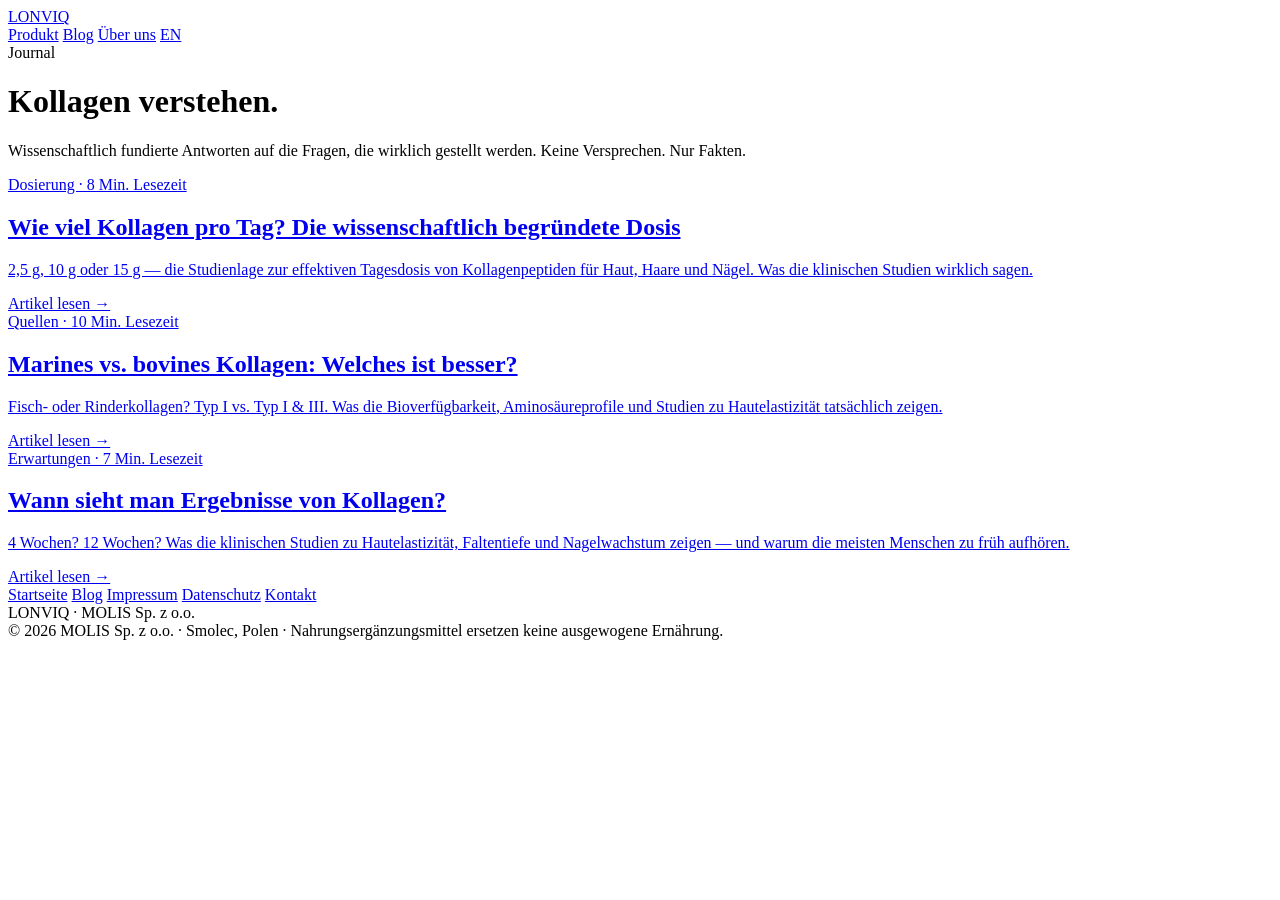
==== commit ccedeca8: "Add files via upload" ====
--- a/index.html
+++ b/index.html
@@ -3,1331 +3,95 @@
 <head>
 <meta charset="UTF-8">
 <meta name="viewport" content="width=device-width, initial-scale=1.0">
-<title>LONVIQ Kollagen Beauty &mdash; Kein Zauber. Nur Zutaten.</title>
-<meta name="description" content="LONVIQ Kollagen Beauty: 14.710 mg hydrolysierte Rinderkollagenpeptide Typ I &amp; III, Vitamin C (Calciumascorbat), Zink, Biotin. Volle Dosis. Ohne Kompromisse. Amazon.de.">
-<meta name="keywords" content="kollagen pulver, kollagenpeptide, kollagen beauty, 14710mg kollagen, bovines kollagen, vitamin c biotin zink, nahrungsergänzungsmittel, LONVIQ">
-<link rel="canonical" href="https://lonviq.com/">
-<meta name="robots" content="index, follow, max-image-preview:large, max-snippet:-1, max-video-preview:-1">
-<meta name="theme-color" content="#F0E7CE">
-<meta property="og:title" content="LONVIQ Kollagen Beauty &mdash; Kein Zauber. Nur Zutaten.">
-<meta property="og:description" content="14.710 mg hydrolysierte Kollagenpeptide. Mit Vitamin C, Zink und Biotin. Volle Dosis. Keine Abk\u00fcrzungen.">
-<meta property="og:image" content="https://lonviq.com/product-stilllife.png">
-<meta property="og:type" content="product">
-<meta property="og:url" content="https://lonviq.com/">
-<meta property="og:locale" content="de_DE">
-<meta property="og:locale:alternate" content="en_GB">
-<meta name="twitter:card" content="summary_large_image">
-<meta name="twitter:title" content="LONVIQ Kollagen Beauty &mdash; Kein Zauber. Nur Zutaten.">
-<meta name="twitter:description" content="14.710 mg Kollagenpeptide. Kein Zauber. Nur Zutaten.">
-<meta name="twitter:image" content="https://lonviq.com/product-stilllife.png">
+<title>Blog — Kollagen verstehen | LONVIQ</title>
+<meta name="description" content="Wissenschaftlich fundierte Artikel über Kollagen: Dosierung, Quellen, Wirkung. Klare Fakten, keine Versprechen. Von LONVIQ.">
+<link rel="canonical" href="https://lonviq.com/blog/">
+<link rel="alternate" hreflang="de" href="https://lonviq.com/blog/">
+<link rel="alternate" hreflang="en" href="https://lonviq.com/blog/index-en.html">
+<link rel="alternate" hreflang="x-default" href="https://lonviq.com/blog/">
+
 <link rel="preconnect" href="https://fonts.googleapis.com">
 <link rel="preconnect" href="https://fonts.gstatic.com" crossorigin>
-<link href="https://fonts.googleapis.com/css2?family=Cormorant+Garamond:ital,wght@0,400;0,500;0,600;0,700;1,400;1,500;1,600&family=DM+Sans:opsz,wght@9..40,400;9..40,500;9..40,600;9..40,700&display=swap" rel="stylesheet">
+<link href="https://fonts.googleapis.com/css2?family=Cormorant+Garamond:wght@400;500;600&family=DM+Sans:wght@400;500;600&display=swap" rel="stylesheet">
+<link rel="stylesheet" href="blog.css">
 
 <script type="application/ld+json">
-{"@context":"https://schema.org","@type":"Product","name":"LONVIQ Kollagen Beauty","image":"https://lonviq.com/product-stilllife.png","description":"14.710 mg hydrolysierte Rinderkollagenpeptide Typ I & III mit Vitamin C (Calciumascorbat), Zink und Biotin. 450 g Pulver, 30 Portionen.","sku":"LONVIQ-KB-450","gtin13":"5908119889804","category":"Nahrungsergänzungsmittel","brand":{"@type":"Brand","name":"LONVIQ"},"manufacturer":{"@type":"Organization","name":"MOLIS Sp. z o.o.","address":{"@type":"PostalAddress","streetAddress":"ul. Akacjowa 2","postalCode":"55-080","addressLocality":"Smolec","addressCountry":"PL"}},"offers":{"@type":"Offer","availability":"https://schema.org/InStock","url":"https://www.amazon.de/s?k=lonviq","priceCurrency":"EUR"}}
+{
+  "@context": "https://schema.org",
+  "@type": "Blog",
+  "name": "LONVIQ Blog",
+  "description": "Wissenschaftlich fundierte Artikel über Kollagen, Hautgesundheit und Nahrungsergänzung.",
+  "url": "https://lonviq.com/blog/",
+  "publisher": {
+    "@type": "Organization",
+    "name": "LONVIQ",
+    "url": "https://lonviq.com"
+  }
+}
 </script>
-<script type="application/ld+json">
-{"@context":"https://schema.org","@type":"Organization","name":"LONVIQ","url":"https://lonviq.com/","logo":"https://lonviq.com/lonviq-logo.png","sameAs":["https://www.amazon.de/s?k=lonviq"]}
-</script>
+</head>
+<body>
 
-<style>
-/* =========================================
-   MOBILE OVERFLOW FIX
-   ========================================= */
-html, body { max-width:100%; overflow-x:hidden; }
-/* Sieć bezpieczeństwa: łam słowo TYLKO gdy realnie nie mieści się w kontenerze
-   (bez wstawiania myślnika) — chroni przed overflow, nie psuje nagłówków. */
-h1,h2,h3,h4,h5,h6,p,li,a,span,div,td,th { overflow-wrap:break-word; }
-img,video,iframe,table { max-width:100%; height:auto; }
-.vctable-grid > * { min-width:0; }
-
-/* Hyphenacja (z myślnikiem) WYŁĄCZNIE na wąskich ekranach i tylko dla tekstu
-   ciągłego oraz komórek tabeli — NIGDY dla nagłówków i nie na desktopie. */
-@media (max-width:640px){
-  [lang="de"] p,
-  [lang="de"] li,
-  [lang="de"] .vctable-cell {
-    -webkit-hyphens:auto; hyphens:auto; hyphenate-limit-chars:8 4 4;
-  }
-  .vctable-cell { overflow-wrap:anywhere; }
-}
-
-/* =========================================
-   TOKENS — light palette (cream bg, espresso text)
-   ========================================= */
-:root {
-  /* Brand constants (do not change semantics) */
-  --espresso:  #15100A;
-  --espresso2: #1C1409;
-  --cream:     #F0E7CE;
-  --cream2:    #E5DCBE;
-  --cream3:    #DDD2B4;
-  --bone:      #C8BFA8;
-  --gold:      #C29850;
-  --gold-dk:   #9A7838;
-  --gold-lt:   #D4B87C;
-  --terra:     #AF5A3C;
-  --terra-dk:  #8A3E28;
-  --stone:     #6A5A44;
-  --stone-lt:  #8A7A62;
-
-  /* Semantic mappings — inverted from dark mode */
-  --bg:        var(--cream);
-  --bg2:       var(--cream2);
-  --bg3:       var(--cream3);
-  --text:      var(--espresso);
-  --text-2:    var(--stone);
-  --text-mute: var(--stone-lt);
-
-  --display: 'Cormorant Garamond', Georgia, serif;
-  --body:    'DM Sans', system-ui, sans-serif;
-
-  --max:  1100px;
-  --pad:  clamp(20px, 5vw, 72px);
-  --r:    0px;
-}
-
-/* =========================================
-   RESET & BASE
-   ========================================= */
-*, *::before, *::after { margin:0; padding:0; box-sizing:border-box; }
-html { scroll-behavior:smooth; font-size:16px; }
-body {
-  font-family: var(--body);
-  background: var(--bg);
-  color: var(--text);
-  line-height: 1.65;
-  -webkit-font-smoothing: antialiased;
-}
-img { max-width:100%; display:block; }
-a { color: inherit; text-decoration:none; }
-
-/* Language toggle */
-body.lang-en .de { display:none !important; }
-body.lang-de .en { display:none !important; }
-
-/* =========================================
-   NAV
-   ========================================= */
-.nav {
-  position: sticky; top:0; z-index:100;
-  background: rgba(240,231,206,0.95);
-  backdrop-filter: blur(14px);
-  border-bottom: 1px solid rgba(21,16,10,0.10);
-  padding: 14px var(--pad);
-  display: flex; align-items:center; justify-content:space-between; gap:16px;
-}
-.nav-logo-link { display:flex; align-items:center; flex-shrink:0; }
-.nav-logo-img { height:36px; width:auto; display:block; }
-.footer-logo-link { display:flex; align-items:center; }
-.footer-logo-img { height:28px; width:auto; display:block; }
-.nav-right { display:flex; align-items:center; gap:20px; }
-.nav-link {
-  font-family: var(--body); font-size:12px; font-weight:700;
-  letter-spacing:0.1em; text-transform:uppercase; text-decoration:none;
-  color: var(--stone); padding:5px 2px;
-  border-bottom:1px solid transparent; transition: color .2s, border-color .2s;
-}
-.nav-link:hover { color: var(--gold); border-bottom-color: var(--gold); }
-
-/* Journal teaser (internal links to blog) */
-.journal-teaser {
-  margin-top: 72px; padding-top: 32px;
-  border-top: 1px solid rgba(21,16,10,0.12);
-}
-.journal-eye {
-  font-family: var(--body); font-size:11px; font-weight:700;
-  letter-spacing:0.18em; text-transform:uppercase;
-  color: var(--gold-dk); margin:0 0 18px;
-}
-.journal-links { display:flex; flex-wrap:wrap; gap:14px 32px; }
-.journal-link {
-  font-family: var(--body); font-size:.95rem; font-weight:500;
-  color: var(--stone); text-decoration:none;
-  border-bottom:1px solid rgba(21,16,10,0.18);
-  padding-bottom:2px; transition: color .2s, border-color .2s;
-}
-.journal-link:hover { color: var(--terra); border-bottom-color: var(--terra); }
-@media (max-width: 720px) {
-  .journal-teaser { margin-top: 48px; }
-  .journal-links { flex-direction:column; gap:12px; }
-}
-.lang-btn {
-  background: none; border: 1px solid rgba(21,16,10,0.25);
-  color: var(--stone); font-family: var(--body); font-size:12px;
-  font-weight:700; letter-spacing:0.1em; padding:5px 12px; cursor:pointer;
-  transition: border-color 0.2s, color 0.2s;
-}
-.lang-btn:hover, .lang-btn.active { border-color: var(--gold); color:var(--gold); }
-.nav-cta {
-  background: var(--terra); color: var(--cream);
-  font-family: var(--body); font-size:12px; font-weight:700;
-  letter-spacing:0.14em; padding:9px 20px; border:none; cursor:pointer;
-  text-transform:uppercase; transition: background 0.2s;
-  display:inline-block;
-}
-.nav-cta:hover { background: var(--terra-dk); }
-
-/* =========================================
-   HERO
-   ========================================= */
-.hero {
-  min-height: 92vh;
-  display: grid;
-  grid-template-columns: 1fr 1fr;
-  gap: 0;
-  align-items: stretch;
-}
-.hero-text {
-  display:flex; flex-direction:column; justify-content:center;
-  padding: clamp(48px,8vh,96px) var(--pad);
-  background: var(--bg);
-}
-.hero-eyebrow {
-  font-family: var(--body); font-size:12px; font-weight:700;
-  letter-spacing:0.24em; color:var(--terra-dk); text-transform:uppercase;
-  margin-bottom:24px;
-}
-.hero-headline {
-  font-family: var(--display); font-size: clamp(48px, 6vw, 88px);
-  font-weight:600; line-height:1.02; letter-spacing:-0.01em; color:var(--text);
-  margin-bottom:28px;
-}
-.hero-headline em { font-style:italic; color:var(--terra); }
-.hero-sub {
-  font-family: var(--body); font-size: clamp(15px,1.4vw,17px);
-  color: var(--stone); line-height:1.7; max-width:420px;
-  margin-bottom:40px;
-}
-.hero-sub strong { color:var(--espresso); font-weight:600; }
-.hero-actions { display:flex; gap:14px; flex-wrap:wrap; align-items:center; }
-.btn-primary {
-  background: var(--terra); color:var(--cream);
-  font-family: var(--body); font-size:13px; font-weight:700;
-  letter-spacing:0.14em; padding:14px 28px; text-transform:uppercase;
-  border:none; cursor:pointer; transition:background 0.2s;
-  display:inline-block;
-}
-.btn-primary:hover { background:var(--terra-dk); }
-.btn-secondary {
-  background:none; color:var(--stone);
-  font-family:var(--body); font-size:12px; font-weight:600;
-  letter-spacing:0.14em; padding:14px 0; text-transform:uppercase;
-  border:none; cursor:pointer;
-  border-bottom:1px solid rgba(106,90,68,0.4);
-  transition:color 0.2s, border-color 0.2s;
-}
-.btn-secondary:hover { color:var(--espresso); border-color:var(--espresso); }
-
-.hero-img {
-  position:relative; overflow:hidden; background:var(--cream3);
-}
-.hero-img img {
-  width:100%; height:100%; object-fit:cover; object-position:center;
-  opacity:1;
-}
-.hero-img-overlay {
-  position:absolute; bottom:0; left:0; right:0;
-  height:30%; background:linear-gradient(to top, var(--bg) 0%, transparent 100%);
-}
-
-/* =========================================
-   STAT BAR
-   ========================================= */
-.statbar {
-  background: var(--cream2);
-  border-top: 1px solid rgba(21,16,10,0.10);
-  border-bottom: 1px solid rgba(21,16,10,0.10);
-  padding: 32px var(--pad);
-  display:flex; justify-content:center; gap:0;
-}
-.stat-item {
-  flex:1; max-width:280px; text-align:center;
-  padding:0 24px;
-  position:relative;
-}
-.stat-item:not(:last-child)::after {
-  content:''; position:absolute; right:0; top:10%; height:80%;
-  width:1px; background:rgba(21,16,10,0.15);
-}
-.stat-number {
-  font-family: var(--display); font-size:clamp(38px,4.2vw,56px);
-  font-weight:600; color:var(--terra-dk); line-height:1;
-  letter-spacing:-0.015em; display:block;
-}
-.stat-label {
-  font-family: var(--body); font-size:13px; color:var(--stone);
-  letter-spacing:0.06em; margin-top:6px; display:block;
-}
-
-/* =========================================
-   MANIFESTO
-   ========================================= */
-.manifesto {
-  padding: clamp(72px,10vh,120px) var(--pad);
-  text-align:center;
-  background: var(--bg);
-  position:relative;
-}
-.manifesto::before {
-  content:''; display:block; width:50px; height:1.5px;
-  background:var(--espresso); margin:0 auto 28px;
-}
-.manifesto-eyebrow {
-  font-family:var(--body); font-size:11px; font-weight:700;
-  letter-spacing:0.26em; color:var(--terra-dk); text-transform:uppercase;
-  margin-bottom:20px;
-}
-.manifesto-headline {
-  font-family:var(--display); font-size:clamp(32px,4.5vw,58px);
-  font-weight:600; color:var(--text); line-height:1.08;
-  max-width:760px; margin:0 auto 24px;
-}
-.manifesto-sub {
-  font-family:var(--body); font-size:clamp(14px,1.2vw,16px);
-  color:var(--stone); max-width:560px; margin:0 auto;
-  line-height:1.72;
-}
-
-/* =========================================
-   NUMBER HEROES (NEW — matching IG style)
-   ========================================= */
-.heroes {
-  padding: clamp(60px,8vh,100px) var(--pad);
-  background: var(--cream);
-}
-.heroes-grid {
-  max-width:var(--max); margin:0 auto;
-  display:grid; grid-template-columns:repeat(3,1fr); gap:3px;
-}
-.hero-card {
-  background: var(--cream);
-  padding: clamp(32px,4vw,52px) clamp(24px,3vw,40px);
-  border-top: 1.5px solid var(--espresso);
-  display:flex; flex-direction:column; gap:10px;
-}
-.hero-card-eye {
-  font-family:var(--body); font-size:10.5px; font-weight:700;
-  letter-spacing:0.22em; color:var(--stone); text-transform:uppercase;
-}
-.hero-card-num {
-  display:flex; align-items:flex-end; gap:4px; line-height:0.85;
-}
-.hero-card-n {
-  font-family:var(--display); font-size:clamp(76px,9.5vw,124px);
-  font-weight:600; color:var(--terra-dk); letter-spacing:-0.025em; line-height:0.95;
-}
-.hero-card-u {
-  font-family:var(--display); font-style:italic; font-size:clamp(28px,3.5vw,42px);
-  font-weight:500; color:var(--terra); margin-bottom:clamp(10px,1.5vw,18px);
-  letter-spacing:-0.015em;
-}
-.hero-card-label {
-  font-family:var(--body); font-size:14px; font-weight:600;
-  color:var(--espresso); letter-spacing:0.02em;
-}
-.hero-card-claim {
-  font-family:var(--display); font-style:italic;
-  font-size:clamp(14px,1.2vw,16px); color:var(--stone);
-  line-height:1.45;
-}
-.hero-card-footnote {
-  font-family:var(--body); font-size:11px; color:var(--bone);
-  margin-top:auto; padding-top:16px;
-}
-
-/* =========================================
-   COMPARISON
-   ========================================= */
-.comparison {
-  background: var(--cream2);
-  padding: clamp(60px,8vh,100px) var(--pad);
-}
-.comparison-inner {
-  max-width:var(--max); margin:0 auto;
-}
-.section-eye {
-  font-family:var(--body); font-size:11px; font-weight:700;
-  letter-spacing:0.24em; color:var(--terra-dk); text-transform:uppercase;
-  margin-bottom:14px;
-}
-.section-title {
-  font-family:var(--display); font-size:clamp(28px,3.5vw,46px);
-  font-weight:600; color:var(--text); line-height:1.1;
-  margin-bottom:48px; max-width:600px;
-}
-/* ---- Dosis-Reveal (animowana sekcja dawki) ---- */
-.dose-sub {
-  font-family:var(--body); font-size:clamp(15px,1.4vw,17px);
-  color:var(--text-2); line-height:1.6; max-width:48ch; margin:-30px 0 0;
-}
-.dose-grid {
-  display:grid; grid-template-columns:1fr 1.05fr;
-  gap:clamp(32px,6vw,80px); align-items:center; margin-top:clamp(40px,5vw,60px);
-}
-.dose-product { display:flex; justify-content:center; align-items:center; perspective:1200px; }
-.dose-product img {
-  width:min(420px,90%); height:auto; display:block;
-  filter:drop-shadow(0 30px 50px rgba(21,16,10,0.22));
-  transform-style:preserve-3d; will-change:transform;
-  animation:doseFloat 7s ease-in-out infinite;
-  transition:transform 0.25s cubic-bezier(.2,.8,.2,1);
-}
-@keyframes doseFloat { 0%,100%{transform:translateY(0);} 50%{transform:translateY(-14px);} }
-
-.meters { display:flex; gap:clamp(20px,4vw,46px); align-items:flex-end; justify-content:center; position:relative; }
-.meter { display:flex; flex-direction:column; align-items:center; gap:16px; }
-.meter-label {
-  font-family:var(--body); text-transform:uppercase; letter-spacing:0.14em;
-  font-size:13px; font-weight:700; color:var(--stone); text-align:center;
-}
-.meter--hero .meter-label { color:var(--terra-dk); }
-
-.tube {
-  position:relative; width:clamp(64px,9vw,96px); height:clamp(220px,34vw,320px);
-  border:1px solid rgba(21,16,10,0.16); border-radius:14px;
-  background:linear-gradient(180deg,rgba(21,16,10,0.035),rgba(21,16,10,0)); overflow:hidden;
-}
-.meter--hero .tube { border-color:rgba(21,16,10,0.32); }
-.tube::after {
-  content:""; position:absolute; inset:0;
-  background-image:repeating-linear-gradient(0deg,transparent 0 24px,rgba(21,16,10,0.10) 24px 25px);
-  pointer-events:none;
-}
-.fill { position:absolute; left:0; right:0; bottom:0; height:0%; transition:height 1.9s cubic-bezier(.16,1,.3,1); }
-.fill--std { background:linear-gradient(180deg,var(--terra),rgba(175,90,60,0.78)); }
-.fill--lon { background:linear-gradient(180deg,var(--gold),var(--gold-dk)); box-shadow:inset 0 2px 0 rgba(255,255,255,0.32); }
-.grain { position:absolute; width:3px; height:3px; border-radius:50%; background:rgba(21,16,10,0.5); opacity:0; animation:doseRise 3.4s linear infinite; }
-@keyframes doseRise { 0%{transform:translateY(0);opacity:0;} 12%{opacity:.7;} 100%{transform:translateY(-150px);opacity:0;} }
-
-.tube-wrap { position:relative; }
-.std-mark { position:absolute; left:0; right:0; border-top:1.5px dashed rgba(21,16,10,0.45); opacity:0; transition:opacity 0.6s ease 0.9s; pointer-events:none; }
-.std-mark span {
-  position:absolute; left:50%; bottom:6px; transform:translateX(-50%);
-  font-family:var(--body); font-size:12px; letter-spacing:0.06em; color:var(--text-2);
-  white-space:nowrap; background:var(--cream2); padding:2px 8px; border-radius:4px;
-  border:1px solid rgba(21,16,10,0.16);
-}
-.comparison.is-on .std-mark { opacity:1; }
-
-.meter-num { font-family:var(--display); font-weight:600; font-size:clamp(30px,4vw,46px); line-height:1; letter-spacing:-0.01em; color:var(--espresso); }
-.meter--hero .meter-num { color:var(--gold-dk); }
-.meter-num .u { font-family:var(--body); font-size:0.38em; font-weight:600; color:var(--stone); margin-left:4px; }
-
-.delta {
-  position:absolute; top:50%; left:50%; transform:translate(-50%,-50%) scale(.6);
-  background:var(--espresso); color:var(--gold);
-  font-family:var(--display); font-style:italic; font-weight:600;
-  font-size:clamp(24px,3vw,36px); letter-spacing:0.01em;
-  padding:10px 22px; border-radius:100px; box-shadow:0 16px 34px rgba(21,16,10,0.22);
-  opacity:0; transition:opacity 0.5s ease, transform 0.6s cubic-bezier(.34,1.56,.64,1); z-index:3; white-space:nowrap;
-}
-.delta small { display:block; font-family:var(--body); font-style:normal; font-size:0.34em; font-weight:700; letter-spacing:0.12em; text-transform:uppercase; text-align:center; margin-top:2px; color:var(--cream); }
-.comparison.is-on .delta { opacity:1; transform:translate(-50%,-50%) scale(1); transition-delay:1.6s; }
-
-@media (prefers-reduced-motion:reduce) {
-  .dose-product img, .grain { animation:none; }
-  .fill, .delta { transition:none; }
-}
-
-/* =========================================
-   VIT C TABLE (4-row spec comparison)
-   ========================================= */
-.vctable {
-  background: var(--cream);
-  padding: clamp(60px,8vh,100px) var(--pad);
-  color: var(--text);
-}
-.vctable-inner { max-width:var(--max); margin:0 auto; }
-.vctable-eye {
-  font-family:var(--body); font-size:11px; font-weight:700;
-  letter-spacing:0.24em; color:var(--terra-dk); text-transform:uppercase;
-  margin-bottom:14px;
-}
-.vctable-title {
-  font-family:var(--display); font-size:clamp(28px,3.5vw,46px);
-  font-weight:600; color:var(--text); line-height:1.08;
-  margin-bottom:8px; max-width:720px;
-}
-.vctable-sub {
-  font-family:var(--body); font-size:15px; color:var(--stone);
-  max-width:540px; line-height:1.65; margin-bottom:40px;
-}
-.vctable-grid {
-  display:grid;
-  grid-template-columns: 1.2fr 1fr 1fr;
-  border-top:1.5px solid var(--bg);
-}
-.vctable-row {
-  display:contents;
-}
-.vctable-cell {
-  padding: clamp(16px,2vw,22px) clamp(12px,1.5vw,20px);
-  border-bottom:1px solid rgba(21,16,10,0.15);
-  display:flex; align-items:center;
-}
-.vctable-header .vctable-cell {
-  border-bottom:1px solid var(--bg);
-  font-family:var(--body); font-size:11px; font-weight:700;
-  letter-spacing:0.18em; text-transform:uppercase; color:var(--stone);
-}
-.vctable-header .vctable-cell.lonviq {
-  color:var(--terra-dk);
-}
-.vctable-cell.label {
-  font-family:var(--body); font-size:clamp(12px,1.05vw,14px);
-  font-weight:700; color:var(--text); letter-spacing:0.12em;
-  text-transform:uppercase;
-}
-.vctable-cell.standard {
-  font-family:var(--body); font-size:clamp(14px,1.3vw,17px);
-  color:var(--stone); font-weight:400;
-}
-.vctable-cell.lonviq {
-  font-family:var(--display); font-size:clamp(16px,1.6vw,21px);
-  color:var(--text); font-weight:600; font-style:italic;
-  background:rgba(175,90,60,0.06);
-}
-.vctable-cell.lonviq strong {
-  color:var(--terra-dk); font-weight:700; font-style:normal;
-}
-.vctable-cell.lonviq .bonus-suffix {
-  font-family:var(--body); font-style:normal; font-weight:500;
-  font-size:0.72em; color:var(--stone); letter-spacing:0.01em; margin-left:2px;
-}
-.vctable-footnote {
-  font-family:var(--body); font-size:11px; color:var(--stone);
-  margin-top:18px; line-height:1.5;
-}
-
-/* =========================================
-   KAFFEE BADGE (transitional section)
-   ========================================= */
-.kaffee-badge {
-  background: var(--cream3);
-  padding: clamp(56px,7vh,88px) var(--pad);
-  text-align:center;
-  border-top:1px solid rgba(21,16,10,0.10);
-}
-.kaffee-eye {
-  display:inline-block;
-  font-family:var(--body); font-size:11px; font-weight:700;
-  letter-spacing:0.28em; color:var(--cream); text-transform:uppercase;
-  background:var(--espresso); padding:7px 18px; margin-bottom:24px;
-}
-.kaffee-title {
-  font-family:var(--display); font-size:clamp(34px,4.5vw,58px);
-  font-weight:600; color:var(--text); line-height:1.08;
-  margin-bottom:20px;
-}
-.kaffee-title em { font-style:italic; color:var(--terra-dk); }
-.kaffee-specs {
-  display:flex; justify-content:center; gap:clamp(28px,5vw,72px);
-  flex-wrap:wrap; margin-top:36px; max-width:780px;
-  margin-left:auto; margin-right:auto;
-}
-.kaffee-spec {
-  display:flex; flex-direction:column; align-items:center; gap:6px;
-  min-width:130px;
-}
-.kaffee-spec-n {
-  font-family:var(--display); font-size:clamp(38px,4.2vw,56px);
-  font-weight:600; color:var(--terra-dk); line-height:1; letter-spacing:-0.015em;
-}
-.kaffee-spec-l {
-  font-family:var(--body); font-size:12px; color:var(--stone);
-  letter-spacing:0.08em; text-transform:uppercase;
-}
-
-/* =========================================
-   HOW TO USE
-   ========================================= */
-.howto {
-  padding: clamp(60px,8vh,100px) var(--pad);
-  background: var(--bg);
-}
-.howto-inner {
-  max-width:var(--max); margin:0 auto;
-  display:grid; grid-template-columns:1fr 1fr; gap:clamp(40px,6vw,80px);
-  align-items:start;
-}
-.howto-text .section-title { margin-bottom:0; }
-.steps { display:flex; flex-direction:column; gap:0; margin-top:48px; }
-.step {
-  display:flex; gap:clamp(20px,3vw,32px); align-items:flex-start;
-  padding-bottom:clamp(24px,3vw,36px);
-  border-bottom:1px solid rgba(21,16,10,0.12);
-  margin-bottom:clamp(24px,3vw,36px);
-}
-.step:last-child { border-bottom:none; margin-bottom:0; padding-bottom:0; }
-.step-num {
-  font-family:var(--display); font-style:italic; font-size:clamp(38px,4.2vw,52px);
-  font-weight:500; color:var(--terra-dk); line-height:1; flex-shrink:0;
-  width:60px; text-align:left;
-}
-.step-content {}
-.step-title {
-  font-family:var(--display); font-size:clamp(18px,1.8vw,22px);
-  font-weight:600; color:var(--text); margin-bottom:8px; line-height:1.2;
-}
-.step-body {
-  font-family:var(--body); font-size:14px; color:var(--stone); line-height:1.65;
-}
-.howto-visual {
-  border-top:1.5px solid var(--espresso);
-  padding-top:clamp(24px,3vw,36px);
-}
-.howto-visual img { width:100%; opacity:1; }
-.howto-caption {
-  font-family:var(--body); font-size:12px; color:var(--stone);
-  letter-spacing:0.06em; margin-top:14px; text-align:center;
-  text-transform:uppercase;
-}
-
-/* =========================================
-   REAL WOMEN
-   ========================================= */
-.women {
-  padding: clamp(60px,8vh,100px) var(--pad);
-  background: var(--cream2);
-}
-.women-inner { max-width:var(--max); margin:0 auto; }
-.women-header {
-  display:grid; grid-template-columns:1fr 1fr; gap:40px;
-  align-items:end; margin-bottom:48px;
-}
-.women-grid {
-  display:grid;
-  grid-template-columns: repeat(3,1fr);
-  grid-template-rows: 1fr 1fr;
-  gap:3px;
-  aspect-ratio: 16/9;
-}
-.woman-card {
-  position:relative; overflow:hidden; background:var(--cream3);
-}
-.woman-card:first-child { grid-row:1/3; }
-.woman-card img {
-  width:100%; height:100%; object-fit:cover; object-position:top;
-  transition:transform 0.6s ease;
-}
-.woman-card:hover img { transform:scale(1.04); }
-.woman-overlay {
-  position:absolute; bottom:0; left:0; right:0;
-  background:linear-gradient(to top,
-    rgba(21,16,10,0.98) 0%,
-    rgba(21,16,10,0.92) 40%,
-    rgba(21,16,10,0.75) 70%,
-    transparent 100%);
-  padding: clamp(20px,2.4vw,32px) clamp(16px,2vw,24px) clamp(16px,2vw,22px);
-  padding-top: clamp(48px,6vw,72px);
-}
-.woman-quote {
-  font-family:var(--display); font-style:italic;
-  font-size:clamp(13px,1.1vw,15px); color:var(--cream); line-height:1.45;
-  margin-bottom:8px;
-  text-shadow: 0 1px 3px rgba(0,0,0,0.6);
-}
-.woman-name {
-  font-family:var(--body); font-size:10.5px; font-weight:700;
-  letter-spacing:0.18em; color:var(--gold-lt); text-transform:uppercase;
-}
-
-/* =========================================
-   ABOUT
-   ========================================= */
-.about {
-  padding: clamp(72px,10vh,120px) var(--pad);
-  background: var(--bg);
-}
-.about-inner {
-  max-width:var(--max); margin:0 auto;
-  display:grid; grid-template-columns:1fr 1fr; gap:clamp(48px,6vw,80px);
-  align-items:center;
-}
-.about-img { position:relative; }
-.about-img img { width:100%; opacity:0.88; }
-.about-img::before {
-  content:''; position:absolute; top:-16px; left:-16px;
-  right:16px; bottom:16px; border:1.5px solid rgba(21,16,10,0.2);
-  z-index:-1;
-}
-.about-text {}
-.about-body {
-  font-family:var(--body); font-size:15px; color:var(--stone);
-  line-height:1.75; margin-top:20px; margin-bottom:28px;
-}
-.about-body strong { color:var(--espresso); font-weight:600; }
-.about-sig {
-  font-family:var(--display); font-style:italic;
-  font-size:clamp(16px,1.5vw,20px); color:var(--terra-dk); line-height:1.5;
-}
-
-/* =========================================
-   NEWSLETTER
-   ========================================= */
-.newsletter {
-  padding: clamp(60px,8vh,88px) var(--pad);
-  background: var(--espresso);
-  border-top:1px solid rgba(194,152,80,0.12);
-}
-.newsletter-inner {
-  max-width:560px; margin:0 auto; text-align:center;
-}
-.newsletter-title {
-  font-family:var(--display); font-size:clamp(26px,3vw,38px);
-  font-weight:600; color:var(--cream); margin-bottom:12px;
-}
-.newsletter-sub {
-  font-family:var(--body); font-size:14px; color:var(--cream2);
-  margin-bottom:28px; line-height:1.65;
-}
-.newsletter-form { display:flex; gap:3px; }
-.newsletter-input {
-  flex:1; background:var(--espresso2); border:1px solid rgba(194,152,80,0.25);
-  color:var(--cream); font-family:var(--body); font-size:14px;
-  padding:13px 18px; outline:none;
-  transition:border-color 0.2s;
-}
-.newsletter-input::placeholder { color:var(--stone-lt); }
-.newsletter-input:focus { border-color:var(--gold); }
-.newsletter-submit {
-  background:var(--gold); color:var(--espresso); font-family:var(--body);
-  font-size:12px; font-weight:700; letter-spacing:0.16em;
-  text-transform:uppercase; padding:14px 22px; border:none; cursor:pointer;
-  transition:background 0.2s; white-space:nowrap;
-}
-.newsletter-submit:hover { background:var(--gold-lt); }
-.newsletter-legal {
-  font-family:var(--body); font-size:11px; color:var(--stone-lt);
-  margin-top:14px; line-height:1.5;
-}
-
-/* =========================================
-   FOOTER
-   ========================================= */
-footer {
-  background: var(--cream2);
-  border-top:1px solid rgba(21,16,10,0.1);
-  padding: 32px var(--pad);
-  display:flex; justify-content:space-between; align-items:center;
-  flex-wrap:wrap; gap:20px;
-}
-.footer-logo {
-  font-family:var(--body); font-size:16px; font-weight:700;
-  letter-spacing:0.18em; color:var(--gold);
-}
-.footer-links {
-  display:flex; gap:24px; flex-wrap:wrap;
-}
-.footer-links a {
-  font-family:var(--body); font-size:12px; color:var(--stone);
-  letter-spacing:0.06em; transition:color 0.2s;
-}
-.footer-links a:hover { color:var(--espresso); }
-.footer-copy {
-  font-family:var(--body); font-size:11px; color:var(--stone);
-  width:100%; text-align:center; padding-top:16px;
-  border-top:1px solid rgba(21,16,10,0.15); margin-top:8px;
-}
-
-/* =========================================
-   RESPONSIVE
-   ========================================= */
-@media (max-width:900px) {
-  .hero { grid-template-columns:1fr; min-height:auto; }
-  .hero-img { height:55vw; }
-  .heroes-grid { grid-template-columns:1fr; gap:2px; }
-  .dose-grid { grid-template-columns:1fr; gap:48px; }
-  .dose-product { order:2; }
-  .howto-inner { grid-template-columns:1fr; }
-  .howto-visual { order:-1; }
-  .about-inner { grid-template-columns:1fr; }
-  .women-header { grid-template-columns:1fr; }
-  .women-grid {
-    grid-template-columns:1fr 1fr;
-    grid-template-rows:auto;
-    aspect-ratio:auto;
-  }
-  .woman-card:first-child { grid-row:auto; }
-  .vctable-grid { grid-template-columns: 1.4fr 1fr 1fr; }
-  .vctable-cell { padding: 14px 10px; font-size:13px !important; }
-  .vctable-cell.lonviq { font-size:15px !important; }
-}
-@media (max-width:640px) {
-  .statbar { flex-direction:column; gap:24px; }
-  .stat-item::after { display:none; }
-  .newsletter-form { flex-direction:column; }
-  footer { flex-direction:column; text-align:center; }
-  .footer-links { justify-content:center; }
-  .nav-cta { display:none; }
-  .women-grid { grid-template-columns:1fr; }
-}
-</style>
-</head>
-
-<body class="lang-de">
-
-<!-- ============ NAV ============ -->
 <nav class="nav">
-  <a href="/" class="nav-logo-link">
-    <img src="/lonviq-logo.png"
-         alt="LONVIQ" class="nav-logo-img" height="36">
-  </a>
-  <div class="nav-right">
-    <a class="nav-link" href="/blog/">
-      <span class="de">Blog</span>
-      <span class="en">Blog</span>
-    </a>
-    <button class="lang-btn active" id="btn-de" onclick="setLang('de')">DE</button>
-    <button class="lang-btn" id="btn-en" onclick="setLang('en')">EN</button>
-    <a class="nav-cta" href="https://www.amazon.de/s?k=lonviq" target="_blank" rel="noopener">
-      <span class="de">Amazon.de</span>
-      <span class="en">Amazon.de</span>
-    </a>
+  <div class="nav-inner">
+    <a href="/" class="logo">LONVIQ</a>
+    <div class="nav-links">
+      <a href="/#produkt">Produkt</a>
+      <a href="/blog/">Blog</a>
+      <a href="/#about">Über uns</a>
+      <a href="index-en.html" class="lang-toggle">EN</a>
+    </div>
   </div>
 </nav>
 
-<!-- ============ HERO ============ -->
-<section class="hero">
-  <div class="hero-text">
-    <p class="hero-eyebrow de">Kollagen Beauty &mdash; Neue Generation</p>
-    <p class="hero-eyebrow en">Collagen Beauty &mdash; Next Generation</p>
+<header class="blog-hero">
+  <div class="eyebrow">Journal</div>
+  <h1>Kollagen verstehen.</h1>
+  <p class="lede">Wissenschaftlich fundierte Antworten auf die Fragen, die wirklich gestellt werden. Keine Versprechen. Nur Fakten.</p>
+</header>
 
-    <h1 class="hero-headline">
-      <span class="de">Kein Zauber.<br><em>Nur Zutaten.</em></span>
-      <span class="en">No Magic.<br><em>Just Ingredients.</em></span>
-    </h1>
+<main class="posts-grid">
 
-    <p class="hero-sub de">
-      <strong>14.710 mg</strong> hydrolysiertes Rinderkollagen Typ I &amp; III.
-      Vitamin C als Calciumascorbat. Zink. Biotin.<br>
-      Volle Dosis. Keine Abk&uuml;rzungen. Keine Versprechen ohne Belege.
-    </p>
-    <p class="hero-sub en">
-      <strong>14,710 mg</strong> hydrolysed bovine collagen peptides Type I &amp; III.
-      Vitamin C as calcium ascorbate. Zinc. Biotin.<br>
-      Full dose. No shortcuts. No claims without evidence.
-    </p>
+  <a href="wie-viel-kollagen-pro-tag.html" class="post-card">
+    <div class="card-eyebrow">Dosierung · 8 Min. Lesezeit</div>
+    <h2>Wie viel Kollagen pro Tag? Die wissenschaftlich begründete Dosis</h2>
+    <p>2,5 g, 10 g oder 15 g — die Studienlage zur effektiven Tagesdosis von Kollagenpeptiden für Haut, Haare und Nägel. Was die klinischen Studien wirklich sagen.</p>
+    <div class="read-more">Artikel lesen →</div>
+  </a>
 
-    <div class="hero-actions">
-      <a class="btn-primary de" href="https://www.amazon.de/s?k=lonviq" target="_blank" rel="noopener">Jetzt kaufen &rarr;</a>
-      <a class="btn-primary en" href="https://www.amazon.de/s?k=lonviq" target="_blank" rel="noopener">Buy now &rarr;</a>
-      <button class="btn-secondary de" onclick="document.querySelector('.heroes').scrollIntoView({behavior:'smooth'})">Inhaltsstoffe &darr;</button>
-      <button class="btn-secondary en" onclick="document.querySelector('.heroes').scrollIntoView({behavior:'smooth'})">Ingredients &darr;</button>
+  <a href="marines-vs-bovines-kollagen.html" class="post-card">
+    <div class="card-eyebrow">Quellen · 10 Min. Lesezeit</div>
+    <h2>Marines vs. bovines Kollagen: Welches ist besser?</h2>
+    <p>Fisch- oder Rinderkollagen? Typ I vs. Typ I &amp; III. Was die Bioverfügbarkeit, Aminosäureprofile und Studien zu Hautelastizität tatsächlich zeigen.</p>
+    <div class="read-more">Artikel lesen →</div>
+  </a>
+
+  <a href="wann-sieht-man-kollagen-ergebnisse.html" class="post-card">
+    <div class="card-eyebrow">Erwartungen · 7 Min. Lesezeit</div>
+    <h2>Wann sieht man Ergebnisse von Kollagen?</h2>
+    <p>4 Wochen? 12 Wochen? Was die klinischen Studien zu Hautelastizität, Faltentiefe und Nagelwachstum zeigen — und warum die meisten Menschen zu früh aufhören.</p>
+    <div class="read-more">Artikel lesen →</div>
+  </a>
+
+</main>
+
+<footer class="footer">
+  <div class="footer-inner">
+    <div class="footer-row">
+      <div>
+        <a href="/">Startseite</a>
+        <a href="/blog/">Blog</a>
+        <a href="/imprint.html">Impressum</a>
+        <a href="/privacy.html">Datenschutz</a>
+        <a href="mailto:contact@lonviq.com">Kontakt</a>
+      </div>
+      <div>LONVIQ · MOLIS Sp. z o.o.</div>
+    </div>
+    <div class="footer-legal">
+      © 2026 MOLIS Sp. z o.o. · Smolec, Polen · Nahrungsergänzungsmittel ersetzen keine ausgewogene Ernährung.
     </div>
   </div>
-
-  <div class="hero-img">
-    <img src="/product-lifestyle.png"
-         alt="LONVIQ Kollagen Beauty im Alltag" loading="eager">
-    <div class="hero-img-overlay"></div>
-  </div>
-</section>
-
-<!-- ============ STAT BAR ============ -->
-<div class="statbar">
-  <div class="stat-item">
-    <span class="stat-number">14.710</span>
-    <span class="stat-label de">mg Kollagen pro Tag</span>
-    <span class="stat-label en">mg Collagen per day</span>
-  </div>
-  <div class="stat-item">
-    <span class="stat-number">30</span>
-    <span class="stat-label de">Portionen &middot; 450 g</span>
-    <span class="stat-label en">Servings &middot; 450 g</span>
-  </div>
-  <div class="stat-item">
-    <span class="stat-number">I &amp; III</span>
-    <span class="stat-label de">Bovines Kollagen</span>
-    <span class="stat-label en">Bovine Collagen</span>
-  </div>
-</div>
-
-<!-- ============ MANIFESTO ============ -->
-<section class="manifesto">
-  <p class="manifesto-eyebrow de">Unsere Haltung</p>
-  <p class="manifesto-eyebrow en">Our Position</p>
-  <h2 class="manifesto-headline de">
-    Wir verkaufen keine Versprechen.<br>Wir dosieren.
-  </h2>
-  <h2 class="manifesto-headline en">
-    We don&rsquo;t sell promises.<br>We dose.
-  </h2>
-  <p class="manifesto-sub de">
-    Jede Zutat in LONVIQ hat einen Grund, dort zu sein. Jede Dosis ist so gew&auml;hlt,
-    dass sie wirken kann. Alle Wirkaussagen basieren auf zugelassenen EFSA-Angaben &mdash;
-    oder wir machen sie nicht.
-  </p>
-  <p class="manifesto-sub en">
-    Every ingredient in LONVIQ has a reason to be there. Every dose is chosen to have a real effect.
-    All claims are based on approved EFSA statements &mdash; or we don&rsquo;t make them.
-  </p>
-</section>
-
-<!-- ============ NUMBER HEROES ============ -->
-<section class="heroes">
-  <div class="heroes-grid">
-
-    <div class="hero-card">
-      <span class="hero-card-eye de">Inhaltsstoff</span>
-      <span class="hero-card-eye en">Ingredient</span>
-      <div class="hero-card-num">
-        <span class="hero-card-n">250</span>
-        <span class="hero-card-u">%</span>
-      </div>
-      <span class="hero-card-label de">NRV Vitamin C (als Calciumascorbat)</span>
-      <span class="hero-card-label en">NRV Vitamin C (as calcium ascorbate)</span>
-      <p class="hero-card-claim de">Vitamin C tr&auml;gt zur normalen Kollagenbildung bei.*</p>
-      <p class="hero-card-claim en">Vitamin C contributes to normal collagen formation.*</p>
-      <span class="hero-card-footnote">*EU-Verordnung Nr.&nbsp;432/2012</span>
-    </div>
-
-    <div class="hero-card">
-      <span class="hero-card-eye de">Inhaltsstoff</span>
-      <span class="hero-card-eye en">Ingredient</span>
-      <div class="hero-card-num">
-        <span class="hero-card-n">500</span>
-        <span class="hero-card-u">%</span>
-      </div>
-      <span class="hero-card-label de">NRV Biotin</span>
-      <span class="hero-card-label en">NRV Biotin</span>
-      <p class="hero-card-claim de">Biotin tr&auml;gt zur Erhaltung normaler Haut und normaler Haare bei.*</p>
-      <p class="hero-card-claim en">Biotin contributes to maintenance of normal skin and normal hair.*</p>
-      <span class="hero-card-footnote">*EU-Verordnung Nr.&nbsp;432/2012</span>
-    </div>
-
-    <div class="hero-card">
-      <span class="hero-card-eye de">Inhaltsstoff</span>
-      <span class="hero-card-eye en">Ingredient</span>
-      <div class="hero-card-num">
-        <span class="hero-card-n">100</span>
-        <span class="hero-card-u">%</span>
-      </div>
-      <span class="hero-card-label de">NRV Zink</span>
-      <span class="hero-card-label en">NRV Zinc</span>
-      <p class="hero-card-claim de">Zink tr&auml;gt zur Erhaltung normaler Haut bei.*</p>
-      <p class="hero-card-claim en">Zinc contributes to maintenance of normal skin.*</p>
-      <span class="hero-card-footnote">*EU-Verordnung Nr.&nbsp;432/2012</span>
-    </div>
-
-  </div>
-</section>
-
-<!-- ============ COMPARISON ============ -->
-<section class="comparison" id="doseSection">
-  <div class="comparison-inner">
-    <p class="section-eye de">Die Dosis &mdash; sichtbar gemacht</p>
-    <p class="section-eye en">The dose &mdash; made visible</p>
-    <h2 class="section-title de">10.000 mg ist der Standard.<br>Wir fanden das nicht genug.</h2>
-    <h2 class="section-title en">10,000 mg is the standard.<br>We found that insufficient.</h2>
-    <p class="dose-sub de">Keine Behauptung, ein Ma&szlig;. Jede Tagesportion enth&auml;lt 14.710 mg Kollagenpeptide Typ I &amp; III &mdash; 47 % &uuml;ber dem, was der Markt &bdquo;volle Dosis&ldquo; nennt.</p>
-    <p class="dose-sub en">Not a claim &mdash; a measurement. Each daily serving contains 14,710 mg collagen peptides Type I &amp; III &mdash; 47 % above what the market calls a &ldquo;full dose&rdquo;.</p>
-
-    <div class="dose-grid">
-      <div class="dose-product">
-        <img id="doseTilt" src="/product-stilllife.png" alt="LONVIQ Kollagen Beauty 450 g Doypack">
-      </div>
-
-      <div class="meters">
-        <div class="meter">
-          <div class="tube"><div class="fill fill--std" id="doseFillStd"></div></div>
-          <div class="meter-num"><span id="doseNumStd">0</span><span class="u">mg</span></div>
-          <p class="meter-label de">Marktstandard</p>
-          <p class="meter-label en">Market standard</p>
-        </div>
-
-        <div class="meter meter--hero">
-          <div class="tube-wrap">
-            <div class="tube"><div class="fill fill--lon" id="doseFillLon"></div></div>
-            <div class="std-mark" id="doseStdMark">
-              <span><span class="de">Standard 10.000 mg</span><span class="en">Standard 10,000 mg</span></span>
-            </div>
-          </div>
-          <div class="meter-num"><span id="doseNumLon">0</span><span class="u">mg</span></div>
-          <p class="meter-label">LONVIQ</p>
-        </div>
-
-        <div class="delta">+47 %<small><span class="de">mehr Kollagen</span><span class="en">more collagen</span></small></div>
-      </div>
-    </div>
-
-    <!-- Journal: internal crawl path to blog -->
-    <div class="journal-teaser">
-      <p class="journal-eye de">Aus dem Journal</p>
-      <p class="journal-eye en">From the Journal</p>
-      <div class="journal-links">
-        <a class="journal-link de" href="/blog/wie-viel-kollagen-pro-tag.html">Wie viel Kollagen pro Tag? &rarr;</a>
-        <a class="journal-link en" href="/blog/how-much-collagen-per-day.html">How much collagen per day? &rarr;</a>
-        <a class="journal-link de" href="/blog/marines-vs-bovines-kollagen.html">Marines vs. bovines Kollagen &rarr;</a>
-        <a class="journal-link en" href="/blog/marine-vs-bovine-collagen.html">Marine vs. bovine collagen &rarr;</a>
-        <a class="journal-link de" href="/blog/wann-sieht-man-kollagen-ergebnisse.html">Wann sieht man Ergebnisse? &rarr;</a>
-        <a class="journal-link en" href="/blog/when-do-you-see-collagen-results.html">When do you see results? &rarr;</a>
-      </div>
-    </div>
-  </div>
-</section>
-
-<!-- ============ VITAMIN C TABLE ============ -->
-<section class="vctable">
-  <div class="vctable-inner">
-    <p class="vctable-eye de">Vitamin C &mdash; bewusst formuliert</p>
-    <p class="vctable-eye en">Vitamin C &mdash; consciously formulated</p>
-    <h2 class="vctable-title de">Nicht jede Form Vitamin C ist gleich.</h2>
-    <h2 class="vctable-title en">Not every form of Vitamin C is equal.</h2>
-    <p class="vctable-sub de">
-      Wir haben Calciumascorbat statt L-Ascorbins&auml;ure gew&auml;hlt. Bewusst.
-      Aus drei Gr&uuml;nden &mdash; einer davon schmeckst du sofort.
-    </p>
-    <p class="vctable-sub en">
-      We chose calcium ascorbate instead of L-ascorbic acid. Deliberately.
-      For three reasons &mdash; one of which you can taste immediately.
-    </p>
-
-    <div class="vctable-grid">
-      <div class="vctable-row vctable-header">
-        <div class="vctable-cell"><span class="de">Eigenschaft</span><span class="en">Property</span></div>
-        <div class="vctable-cell"><span class="de">Marktstandard</span><span class="en">Market standard</span></div>
-        <div class="vctable-cell lonviq">LONVIQ</div>
-      </div>
-
-      <div class="vctable-row">
-        <div class="vctable-cell label"><span class="de">Form</span><span class="en">Form</span></div>
-        <div class="vctable-cell standard">L-Ascorbins&auml;ure</div>
-        <div class="vctable-cell lonviq"><strong>Calciumascorbat</strong></div>
-      </div>
-
-      <div class="vctable-row">
-        <div class="vctable-cell label"><span class="de">Geschmack</span><span class="en">Taste</span></div>
-        <div class="vctable-cell standard"><span class="de">sauer</span><span class="en">acidic</span></div>
-        <div class="vctable-cell lonviq"><span class="de"><strong>neutral</strong></span><span class="en"><strong>neutral</strong></span></div>
-      </div>
-
-      <div class="vctable-row">
-        <div class="vctable-cell label"><span class="de">Natrium</span><span class="en">Sodium</span></div>
-        <div class="vctable-cell standard"><span class="de">teils enthalten</span><span class="en">often present</span></div>
-        <div class="vctable-cell lonviq"><strong>0 mg</strong></div>
-      </div>
-
-      <div class="vctable-row">
-        <div class="vctable-cell label"><span class="de">Bonus</span><span class="en">Bonus</span></div>
-        <div class="vctable-cell standard">&mdash;</div>
-        <div class="vctable-cell lonviq"><strong>+23 mg</strong> <span class="bonus-suffix">Calcium</span></div>
-      </div>
-
-      <div class="vctable-row">
-        <div class="vctable-cell label"><span class="de">Dosierung</span><span class="en">Dose</span></div>
-        <div class="vctable-cell standard"><span class="de">oft 20&ndash;100 % NRV</span><span class="en">often 20&ndash;100 % NRV</span></div>
-        <div class="vctable-cell lonviq"><strong>250 % NRV</strong></div>
-      </div>
-    </div>
-
-    <p class="vctable-footnote de">
-      Calciumascorbat (E 302) ist die Calcium-Salzform der Ascorbins&auml;ure. Pharmakopisch standardisiert.
-      Vitamin C tr&auml;gt zur normalen Kollagenbildung bei (EU 432/2012).
-    </p>
-    <p class="vctable-footnote en">
-      Calcium ascorbate (E 302) is the calcium salt form of ascorbic acid. Pharmacopoeially standardised.
-      Vitamin C contributes to normal collagen formation (EU 432/2012).
-    </p>
-  </div>
-</section>
-
-<!-- ============ KAFFEE-OPTIMIERT BADGE ============ -->
-<section class="kaffee-badge">
-  <span class="kaffee-eye">Kaffee-optimiert</span>
-  <h2 class="kaffee-title de">
-    Nicht im Kaffee getarnt.<br>Im Kaffee <em>gedacht.</em>
-  </h2>
-  <h2 class="kaffee-title en">
-    Not hidden in your coffee.<br>Designed <em>for</em> it.
-  </h2>
-  <div class="kaffee-specs">
-    <div class="kaffee-spec">
-      <span class="kaffee-spec-n">80&deg;C</span>
-      <span class="kaffee-spec-l de">Max. Temperatur</span>
-      <span class="kaffee-spec-l en">Max. temperature</span>
-    </div>
-    <div class="kaffee-spec">
-      <span class="kaffee-spec-n">20s</span>
-      <span class="kaffee-spec-l de">Vollst&auml;ndige Aufl&ouml;sung</span>
-      <span class="kaffee-spec-l en">Fully dissolved</span>
-    </div>
-    <div class="kaffee-spec">
-      <span class="kaffee-spec-n">0</span>
-      <span class="kaffee-spec-l de">Eigengeschmack</span>
-      <span class="kaffee-spec-l en">Aftertaste</span>
-    </div>
-  </div>
-</section>
-
-<!-- ============ HOW TO USE ============ -->
-<section class="howto">
-  <div class="howto-inner">
-    <div class="howto-text">
-      <p class="section-eye de">Anwendung</p>
-      <p class="section-eye en">How to use</p>
-      <h2 class="section-title de">So einfach<br>geht&rsquo;s.</h2>
-      <h2 class="section-title en">This simple.</h2>
-      <div class="steps">
-        <div class="step">
-          <span class="step-num">01</span>
-          <div class="step-content">
-            <p class="step-title de">T&auml;glich: 15 g (1 gestrichener Messl&ouml;ffel)</p>
-            <p class="step-title en">Daily: 15 g (1 level scoop)</p>
-            <p class="step-body de">In ca. 200&ndash;300 ml Kaffee, Smoothie, Pflanzendrink oder Joghurt einr&uuml;hren. Ca. 20 Sekunden umr&uuml;hren, bis sich das Pulver vollst&auml;ndig aufgel&ouml;st hat.</p>
-            <p class="step-body en">Stir into approx. 200&ndash;300 ml of coffee, smoothie, plant drink or yoghurt. Stir for about 20 seconds until the powder is fully dissolved.</p>
-          </div>
-        </div>
-        <div class="step">
-          <span class="step-num">02</span>
-          <div class="step-content">
-            <p class="step-title de">Bei warmen Getr&auml;nken: max. 80 &deg;C</p>
-            <p class="step-title en">For hot drinks: max. 80 &deg;C</p>
-            <p class="step-body de">Kaffee ist die Lieblingsbasis &mdash; Smoothies und Pflanzendrinks funktionieren genauso. Cremige, deckende Tr&auml;ger geben das beste Ergebnis.</p>
-            <p class="step-body en">Coffee is the go-to base &mdash; smoothies and plant drinks work just as well. Creamy, opaque carriers give the cleanest result.</p>
-          </div>
-        </div>
-        <div class="step">
-          <span class="step-num">03</span>
-          <div class="step-content">
-            <p class="step-title de">30 Tage. Dann urteile.</p>
-            <p class="step-title en">30 days. Then judge.</p>
-            <p class="step-body de">Eine Packung = 30 Portionen = 30 Tage konsequente Routine. Kein Wunder nach Woche 1 &mdash; aber eine faire Chance f&uuml;r deinen K&ouml;rper.</p>
-            <p class="step-body en">One pack = 30 servings = 30 days of consistent routine. No miracle after week 1 &mdash; but a fair shot for your body.</p>
-          </div>
-        </div>
-      </div>
-    </div>
-    <div class="howto-visual">
-      <img src="/product-preparation.png"
-           alt="LONVIQ Kollagen in Kaffee einrühren" loading="lazy">
-      <img src="/product-usage.png"
-           alt="LONVIQ Kollagen Beauty Anwendung" loading="lazy" style="margin-top:3px;">
-      <p class="howto-caption de">Kein Shaker. Kein Aufwand. Nur Routine.</p>
-      <p class="howto-caption en">No shaker. No effort. Just routine.</p>
-    </div>
-  </div>
-</section>
-
-<!-- ============ REAL WOMEN ============ -->
-<section class="women">
-  <div class="women-inner">
-    <div class="women-header">
-      <div>
-        <p class="section-eye de">Echte Frauen</p>
-        <p class="section-eye en">Real Women</p>
-        <h2 class="section-title de" style="margin-bottom:0">Nicht f&uuml;r Werbung inszeniert.<br>Nur authentisch.</h2>
-        <h2 class="section-title en" style="margin-bottom:0">Not staged for advertising.<br>Just authentic.</h2>
-      </div>
-      <p style="font-family:var(--body);font-size:14px;color:var(--stone);line-height:1.7;" class="de">
-        LONVIQ ist f&uuml;r Frauen, die wissen wollen, was sie nehmen &mdash; und warum. Keine Models. Keine Versprechungen.
-      </p>
-      <p style="font-family:var(--body);font-size:14px;color:var(--stone);line-height:1.7;" class="en">
-        LONVIQ is for women who want to know what they&rsquo;re taking &mdash; and why. No models. No promises.
-      </p>
-    </div>
-    <div class="women-grid">
-      <div class="woman-card">
-        <img src="/w1-window.png" alt="Anna, 32" loading="lazy">
-        <div class="woman-overlay">
-          <p class="woman-quote de">&bdquo;Ich wei&szlig; jetzt, was in meinem K&ouml;rper landet. Das z&auml;hlt.&ldquo;</p>
-          <p class="woman-quote en">&ldquo;I now know what goes into my body. That matters.&rdquo;</p>
-          <p class="woman-name">Anna, 32</p>
-        </div>
-      </div>
-      <div class="woman-card">
-        <img src="/w2-kitchen.png" alt="Petra, 47" loading="lazy">
-        <div class="woman-overlay">
-          <p class="woman-quote de">&bdquo;Einfach in den Kaffee &mdash; fertig.&ldquo;</p>
-          <p class="woman-quote en">&ldquo;Just into my coffee &mdash; done.&rdquo;</p>
-          <p class="woman-name">Petra, 47</p>
-        </div>
-      </div>
-      <div class="woman-card">
-        <img src="/w3-table.png" alt="Maria, 34" loading="lazy">
-        <div class="woman-overlay">
-          <p class="woman-quote de">&bdquo;Endlich eine Marke ohne Hokuspokus.&ldquo;</p>
-          <p class="woman-quote en">&ldquo;Finally a brand without the hype.&rdquo;</p>
-          <p class="woman-name">Maria, 34</p>
-        </div>
-      </div>
-      <div class="woman-card">
-        <img src="/w4-sofa.png" alt="Sophie, 38" loading="lazy">
-        <div class="woman-overlay">
-          <p class="woman-quote de">&bdquo;Die Dosis hat mich &uuml;berzeugt, nicht das Design.&ldquo;</p>
-          <p class="woman-quote en">&ldquo;The dose convinced me, not the packaging.&rdquo;</p>
-          <p class="woman-name">Sophie, 38</p>
-        </div>
-      </div>
-      <div class="woman-card">
-        <img src="/w5-outdoor.png" alt="Elena, 52" loading="lazy">
-        <div class="woman-overlay">
-          <p class="woman-quote de">&bdquo;30 Tage Geduld. Danach habe ich geurteilt.&ldquo;</p>
-          <p class="woman-quote en">&ldquo;30 days of patience. Then I judged.&rdquo;</p>
-          <p class="woman-name">Elena, 52</p>
-        </div>
-      </div>
-    </div>
-  </div>
-</section>
-
-<!-- ============ ABOUT ============ -->
-<section class="about">
-  <div class="about-inner">
-    <div class="about-img">
-      <img src="/product-stilllife.png"
-           alt="LONVIQ Kollagen Beauty 450g Doypack" loading="lazy">
-    </div>
-    <div class="about-text">
-      <p class="section-eye de">Warum LONVIQ</p>
-      <p class="section-eye en">Why LONVIQ</p>
-      <h2 class="section-title de">Gegr&uuml;ndet aus<br>Frustration.</h2>
-      <h2 class="section-title en">Founded from<br>Frustration.</h2>
-      <p class="about-body de">
-        Der Kollagenmarkt ist voll von Produkten mit <strong>5.000 mg, die 10.000 mg versprechen</strong>.
-        Von Behauptungen ohne EFSA-Grundlage. Von sch&ouml;nen Verpackungen &mdash; wenig dahinter.<br><br>
-        LONVIQ entstand mit einer einzigen Frage: Was w&auml;re ein Kollagenprodukt, das wirklich so
-        formuliert ist, dass es eine Chance hat zu wirken? <strong>14.710 mg. Klar dosiert. Klar deklariert.</strong>
-        Hergestellt in der EU nach deutschen Lebensmittelstandards.
-      </p>
-      <p class="about-body en">
-        The collagen market is full of products with <strong>5,000 mg claiming to be 10,000 mg</strong>.
-        Claims without EFSA backing. Beautiful packaging &mdash; little substance.<br><br>
-        LONVIQ was built with one question: what would a collagen product look like if it were formulated
-        to actually have a chance of working? <strong>14,710 mg. Clearly dosed. Clearly declared.</strong>
-        Made in the EU to German food standards.
-      </p>
-      <p class="about-sig de">&bdquo;Kein Zauber. Nur Zutaten. Das war von Anfang an die Antwort.&ldquo;</p>
-      <p class="about-sig en">&ldquo;No magic. Just ingredients. That was the answer from day one.&rdquo;</p>
-    </div>
-  </div>
-</section>
-
-<!-- ============ NEWSLETTER ============ -->
-<section class="newsletter">
-  <div class="newsletter-inner">
-    <h2 class="newsletter-title de">Auf dem Laufenden bleiben.</h2>
-    <h2 class="newsletter-title en">Stay in the loop.</h2>
-    <p class="newsletter-sub de">Neue Produkte, Inhaltsstoff-Hintergr&uuml;nde, keine Werbung ohne Inhalt.</p>
-    <p class="newsletter-sub en">New products, ingredient insights, no content-free advertising.</p>
-    <form class="newsletter-form" onsubmit="return false;">
-      <input class="newsletter-input" type="email" placeholder="deine@email.de">
-      <button class="newsletter-submit de" type="submit">Anmelden</button>
-      <button class="newsletter-submit en" type="submit">Subscribe</button>
-    </form>
-    <p class="newsletter-legal de">Kein Spam. Abmeldung jederzeit m&ouml;glich. Datenschutzerkl&auml;rung gilt.</p>
-    <p class="newsletter-legal en">No spam. Unsubscribe anytime. Privacy policy applies.</p>
-  </div>
-</section>
-
-<!-- ============ FOOTER ============ -->
-<footer>
-  <a href="/" class="footer-logo-link">
-    <img src="/lonviq-logo.png"
-         alt="LONVIQ" class="footer-logo-img" height="28">
-  </a>
-  <nav class="footer-links">
-    <a href="/blog/" class="de">Blog</a>
-    <a href="/blog/index-en.html" class="en">Blog</a>
-    <a href="/imprint.html" class="de">Impressum</a>
-    <a href="/imprint.html" class="en">Imprint</a>
-    <a href="/privacy.html" class="de">Datenschutz</a>
-    <a href="/privacy.html" class="en">Privacy Policy</a>
-    <a href="https://www.amazon.de/s?k=lonviq" target="_blank" rel="noopener">Amazon.de</a>
-  </nav>
-  <p class="footer-copy de">
-    &copy; 2026 MOLIS Sp. z o.o., ul. Akacjowa 2, 55-080 Smolec, Polen &mdash;
-    NIP PL8971875550 &mdash; Alle Wirkaussagen gem&auml;&szlig; EU-Verordnung Nr.&nbsp;432/2012
-  </p>
-  <p class="footer-copy en">
-    &copy; 2026 MOLIS Sp. z o.o., ul. Akacjowa 2, 55-080 Smolec, Poland &mdash;
-    NIP PL8971875550 &mdash; All health claims pursuant to EU Regulation No.&nbsp;432/2012
-  </p>
 </footer>
 
-<script>
-function setLang(l) {
-  document.body.className = 'lang-' + l;
-  document.getElementById('btn-de').classList.toggle('active', l==='de');
-  document.getElementById('btn-en').classList.toggle('active', l==='en');
-  document.documentElement.lang = l;
-}
-</script>
-
-<script>
-/* ---- Dosis-Reveal: liczniki + napełnianie + tilt ---- */
-(function(){
-  var STD=10000, LON=14710;
-  var sec=document.getElementById('doseSection');
-  if(!sec) return;
-  var fillStd=document.getElementById('doseFillStd');
-  var fillLon=document.getElementById('doseFillLon');
-  var numStd=document.getElementById('doseNumStd');
-  var numLon=document.getElementById('doseNumLon');
-  var stdMark=document.getElementById('doseStdMark');
-  var reduce=window.matchMedia('(prefers-reduced-motion: reduce)').matches;
-  var stdPct=(STD/LON)*100, done=false;
-
-  function locale(){
-    var de=sec.querySelector('.de');
-    return (de && getComputedStyle(de).display!=='none') ? 'de-DE' : 'en-US';
-  }
-  function fmt(n){ return Math.round(n).toLocaleString(locale()); }
-
-  function countUp(el,target,dur){
-    if(reduce){ el.textContent=fmt(target); return; }
-    var t0=null;
-    function step(ts){
-      if(!t0)t0=ts;
-      var p=Math.min((ts-t0)/dur,1), e=1-Math.pow(1-p,3);
-      el.textContent=fmt(target*e);
-      if(p<1) requestAnimationFrame(step);
-    }
-    requestAnimationFrame(step);
-  }
-  function reformat(){ if(done){ numStd.textContent=fmt(STD); numLon.textContent=fmt(LON); } }
-
-  function addGrains(){
-    if(reduce) return;
-    for(var i=0;i<7;i++){
-      var g=document.createElement('div'); g.className='grain';
-      g.style.left=(8+Math.random()*84)+'%'; g.style.bottom='6px';
-      g.style.animationDelay=(Math.random()*3.4)+'s';
-      fillLon.appendChild(g);
-    }
-  }
-  function run(){
-    sec.classList.add('is-on');
-    stdMark.style.bottom=stdPct+'%';
-    requestAnimationFrame(function(){ fillStd.style.height=stdPct+'%'; fillLon.style.height='100%'; });
-    countUp(numStd,STD,1900); countUp(numLon,LON,2100); addGrains();
-    setTimeout(function(){ done=true; reformat(); },2200);
-  }
-
-  if('IntersectionObserver' in window){
-    var io=new IntersectionObserver(function(es){ es.forEach(function(e){ if(e.isIntersecting){ run(); io.disconnect(); } }); },{threshold:.4});
-    io.observe(sec);
-  } else { run(); }
-
-  /* przelicz format liczb po przełączeniu języka */
-  document.addEventListener('click',function(e){
-    if(e.target.closest && e.target.closest('.lang-btn')) setTimeout(reformat,30);
-  });
-
-  /* tilt renderu od kursora */
-  var img=document.getElementById('doseTilt'), wrap=img?img.parentElement:null;
-  if(img && !reduce){
-    wrap.addEventListener('mousemove',function(ev){
-      var r=wrap.getBoundingClientRect();
-      var x=(ev.clientX-r.left)/r.width-.5, y=(ev.clientY-r.top)/r.height-.5;
-      img.style.transform='rotateY('+(x*10)+'deg) rotateX('+(-y*10)+'deg) translateY(-6px)';
-    });
-    wrap.addEventListener('mouseleave',function(){ img.style.transform=''; });
-  }
-})();
-</script>
-
 </body>
-</html>+</html>
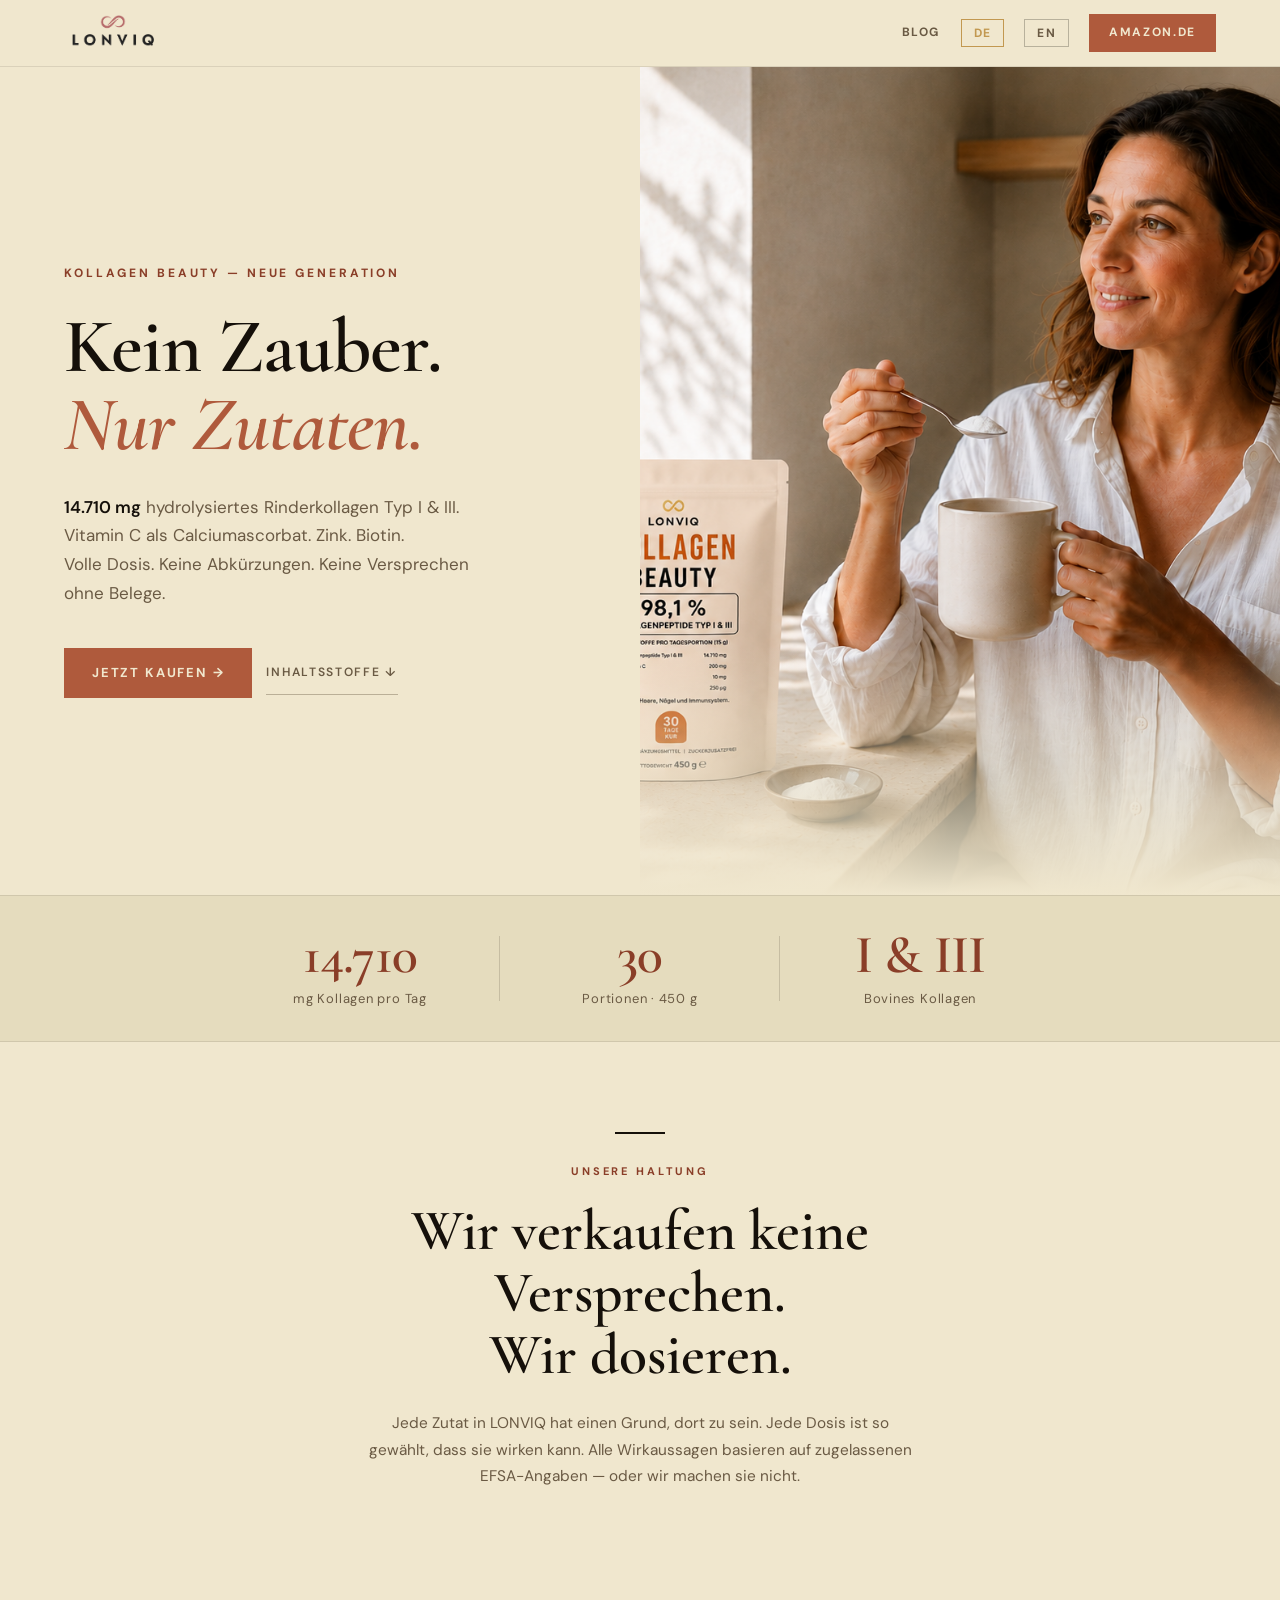
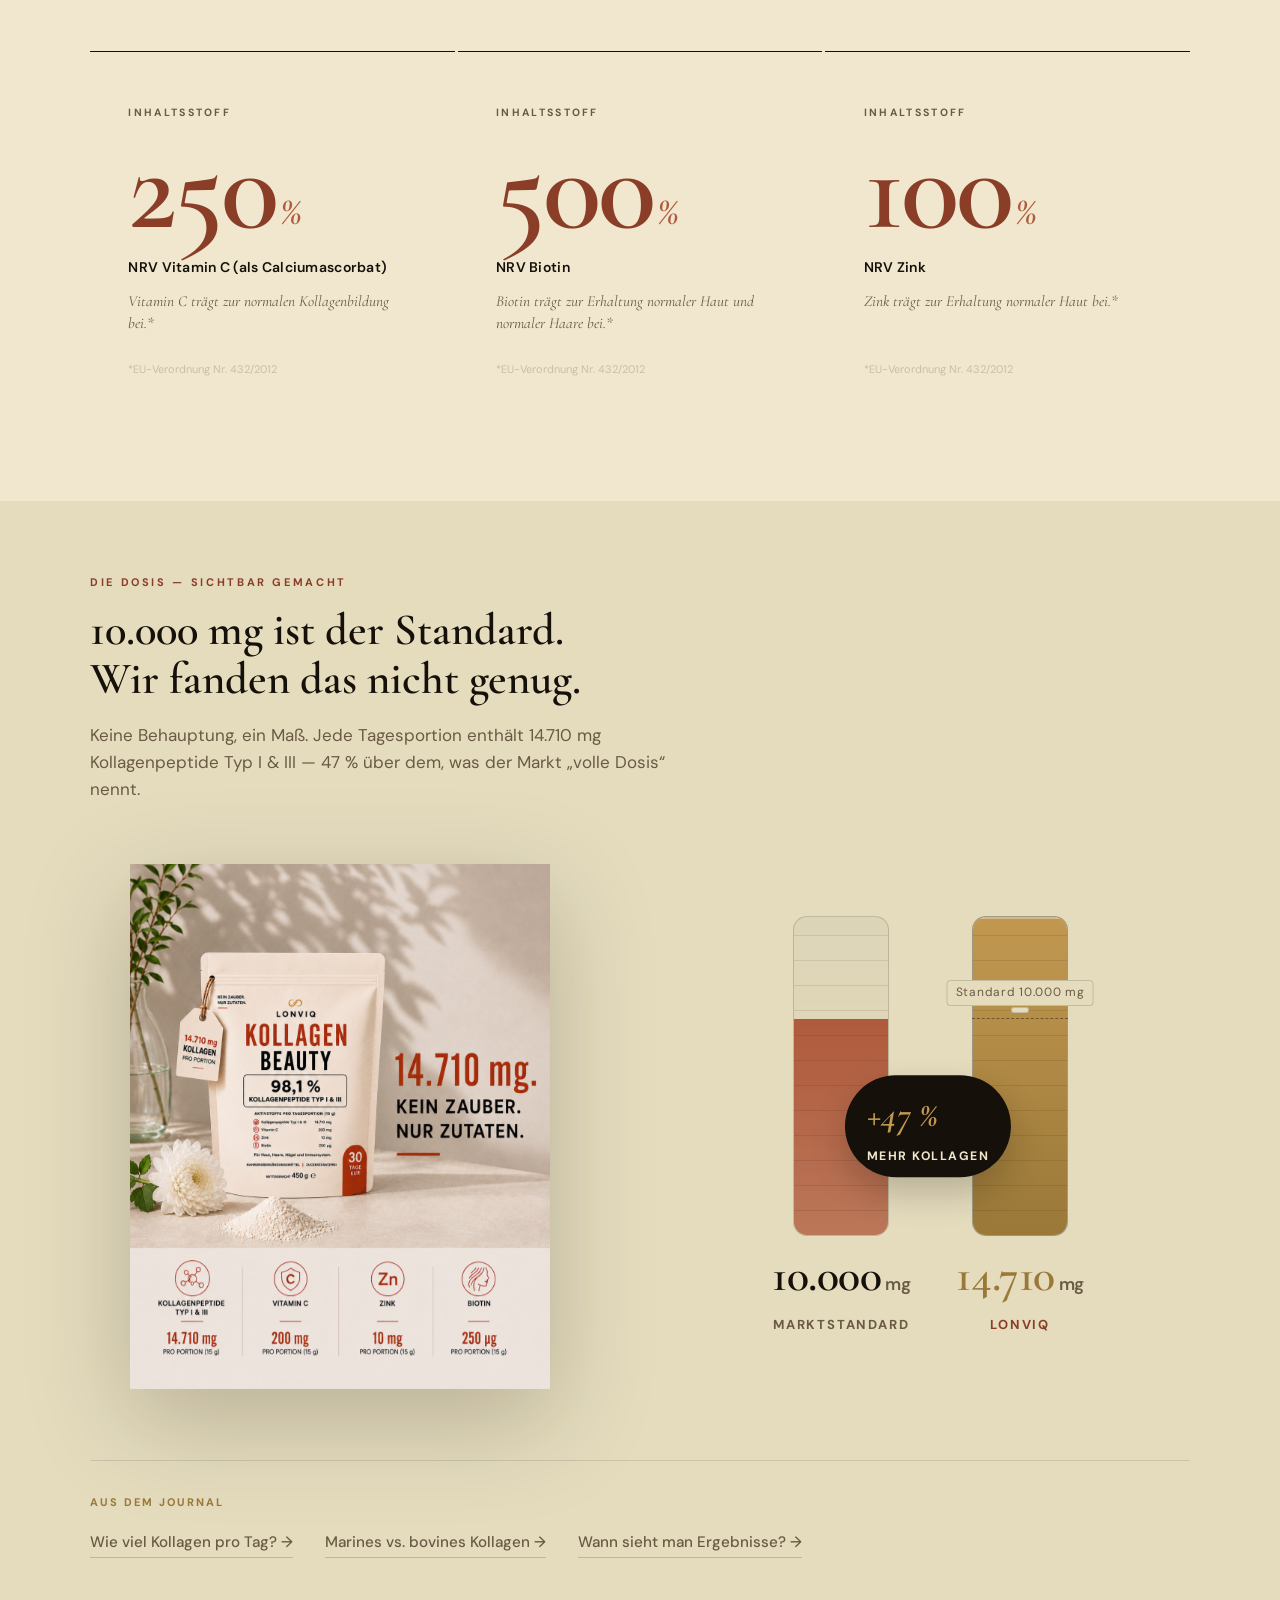
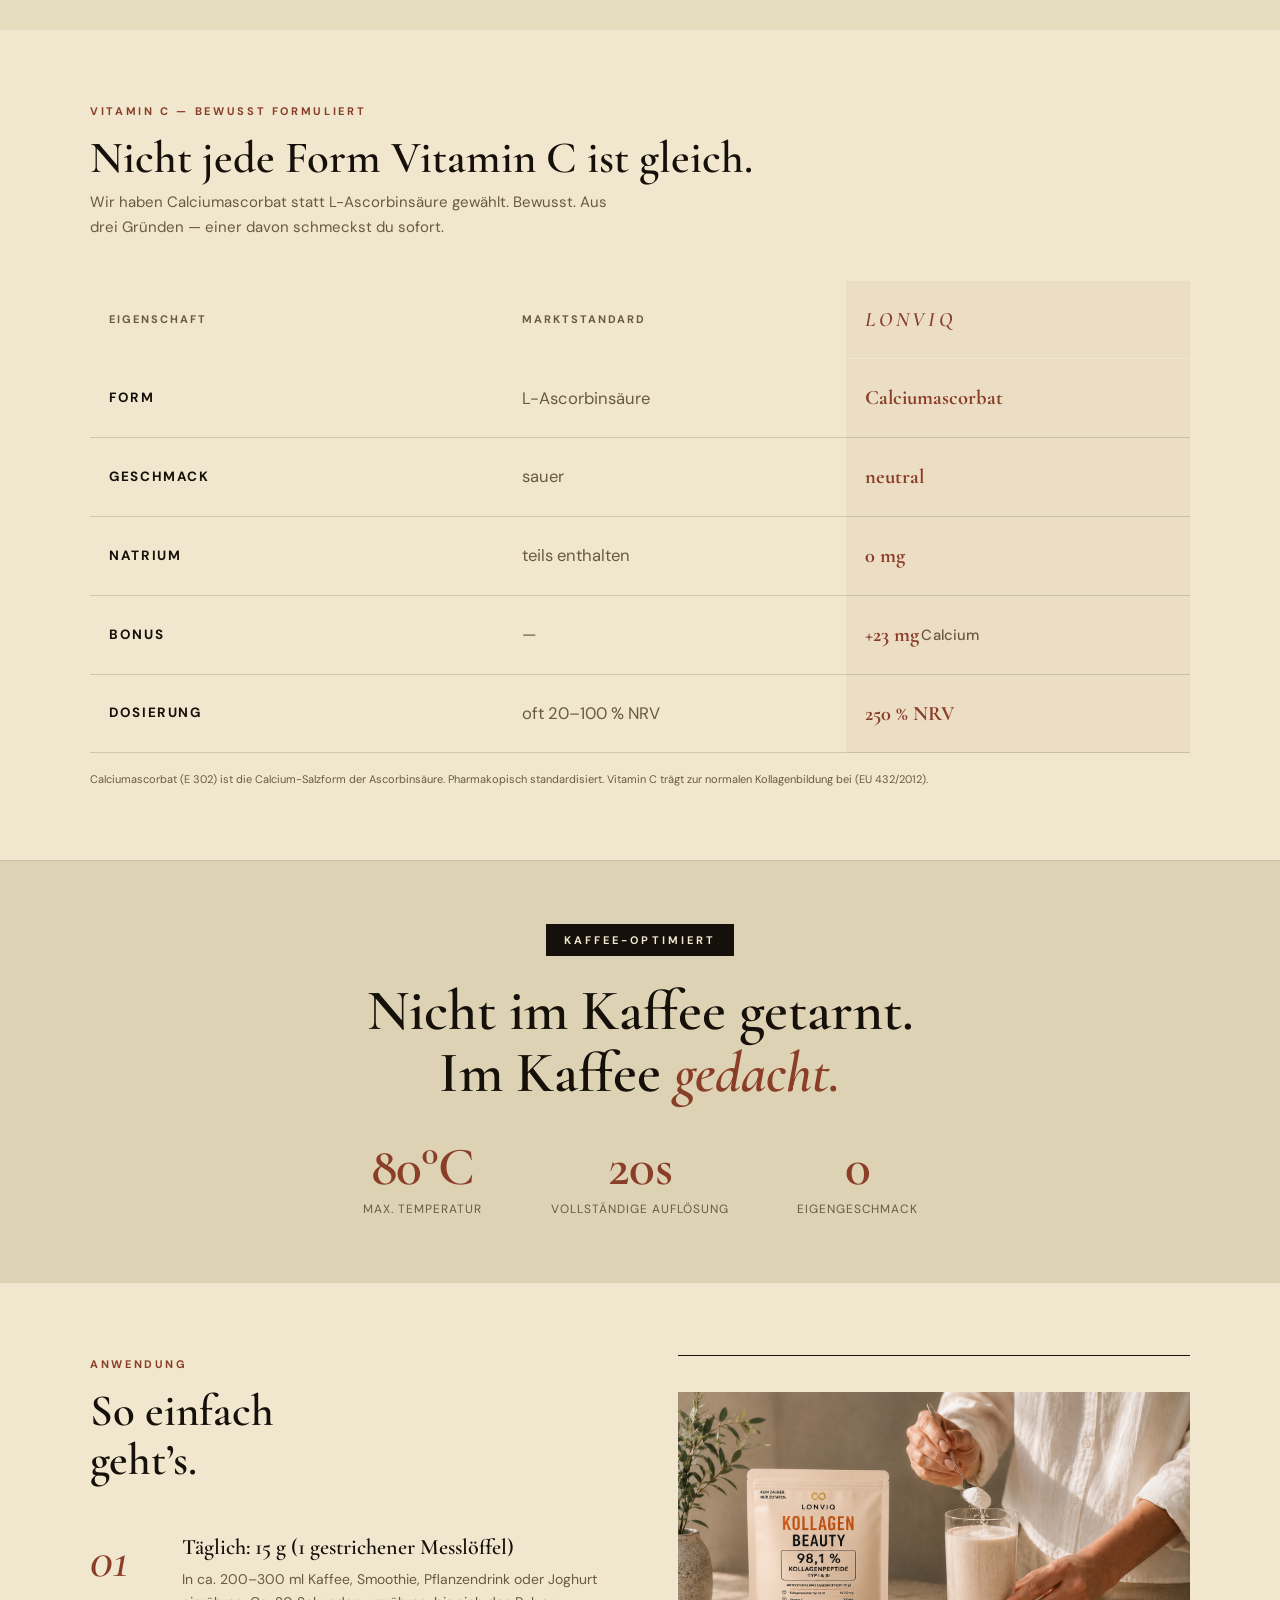
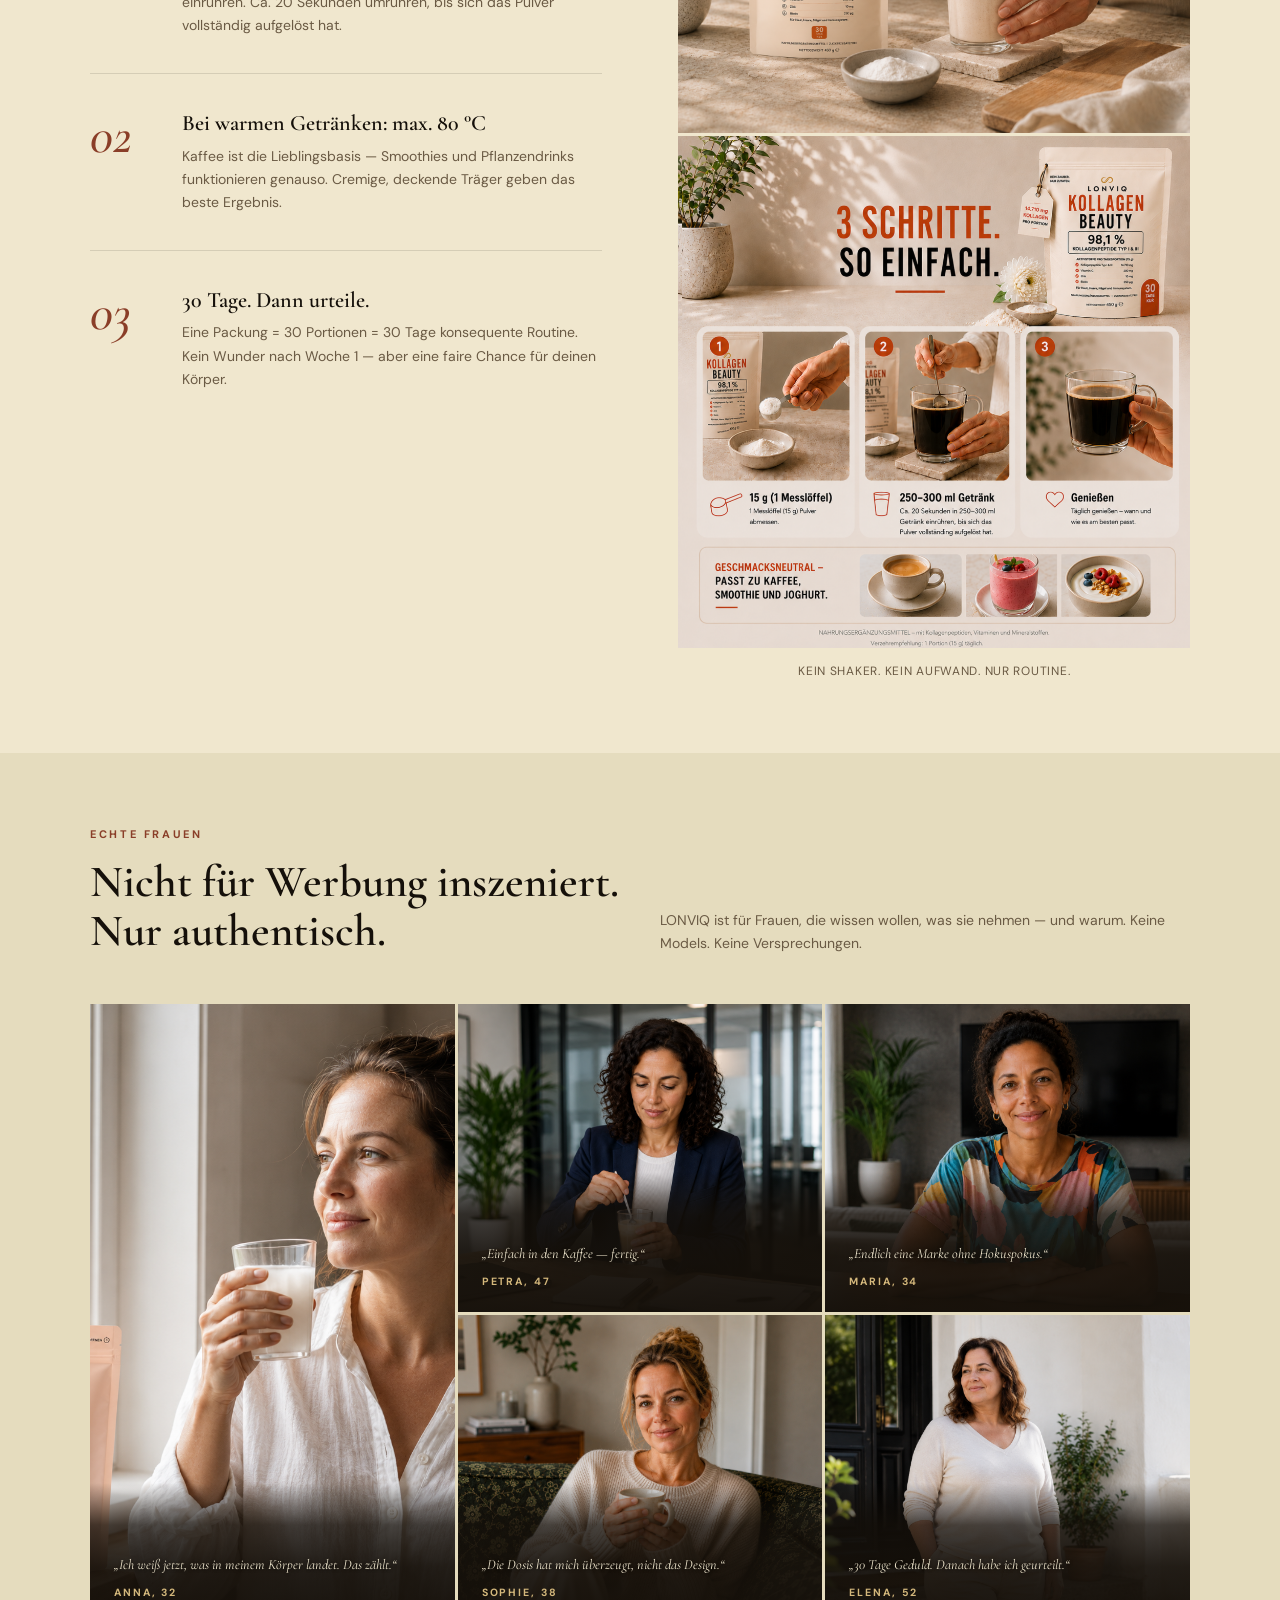
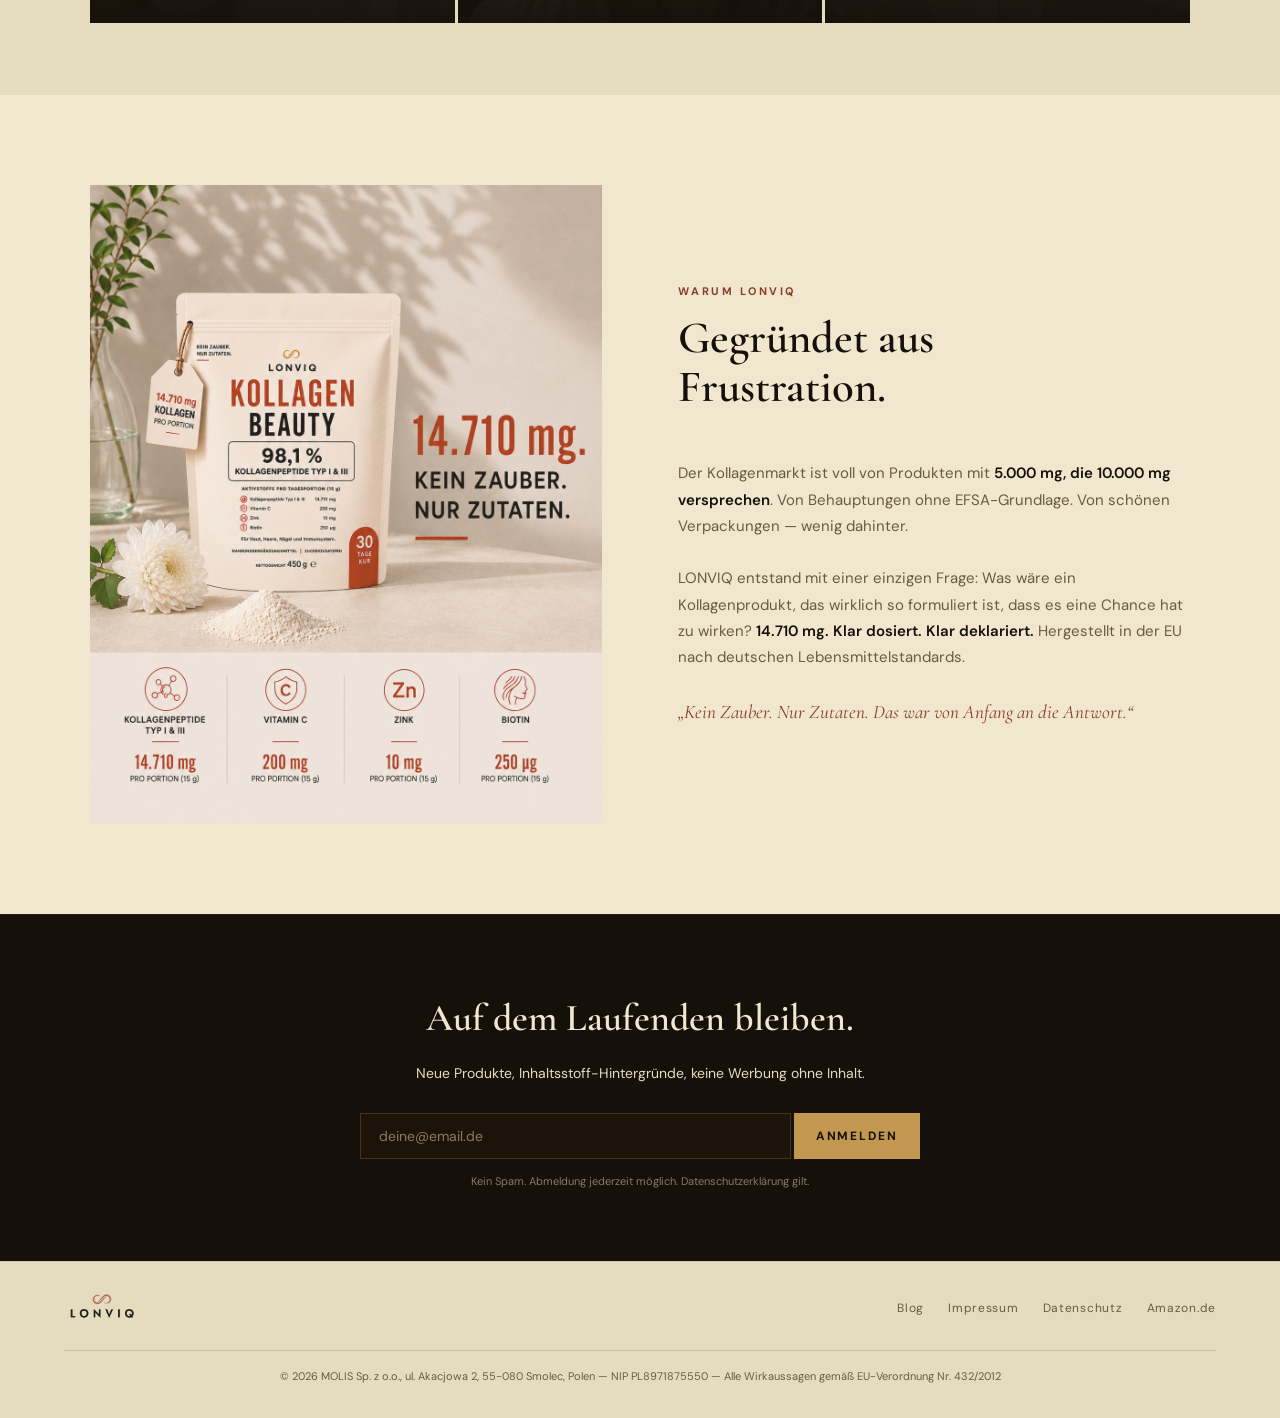
==== commit 49d0df83: "Add files via upload" ====
--- a/index.html
+++ b/index.html
@@ -3,95 +3,1331 @@
 <head>
 <meta charset="UTF-8">
 <meta name="viewport" content="width=device-width, initial-scale=1.0">
-<title>Blog — Kollagen verstehen | LONVIQ</title>
-<meta name="description" content="Wissenschaftlich fundierte Artikel über Kollagen: Dosierung, Quellen, Wirkung. Klare Fakten, keine Versprechen. Von LONVIQ.">
-<link rel="canonical" href="https://lonviq.com/blog/">
-<link rel="alternate" hreflang="de" href="https://lonviq.com/blog/">
-<link rel="alternate" hreflang="en" href="https://lonviq.com/blog/index-en.html">
-<link rel="alternate" hreflang="x-default" href="https://lonviq.com/blog/">
-
+<title>LONVIQ Kollagen Beauty &mdash; Kein Zauber. Nur Zutaten.</title>
+<meta name="description" content="LONVIQ Kollagen Beauty: 14.710 mg hydrolysierte Rinderkollagenpeptide Typ I &amp; III, Vitamin C (Calciumascorbat), Zink, Biotin. Volle Dosis. Ohne Kompromisse. Amazon.de.">
+<meta name="keywords" content="kollagen pulver, kollagenpeptide, kollagen beauty, 14710mg kollagen, bovines kollagen, vitamin c biotin zink, nahrungsergänzungsmittel, LONVIQ">
+<link rel="canonical" href="https://lonviq.com/">
+<meta name="robots" content="index, follow, max-image-preview:large, max-snippet:-1, max-video-preview:-1">
+<meta name="theme-color" content="#F0E7CE">
+<meta property="og:title" content="LONVIQ Kollagen Beauty &mdash; Kein Zauber. Nur Zutaten.">
+<meta property="og:description" content="14.710 mg hydrolysierte Kollagenpeptide. Mit Vitamin C, Zink und Biotin. Volle Dosis. Keine Abk\u00fcrzungen.">
+<meta property="og:image" content="https://lonviq.com/product-stilllife.png">
+<meta property="og:type" content="product">
+<meta property="og:url" content="https://lonviq.com/">
+<meta property="og:locale" content="de_DE">
+<meta property="og:locale:alternate" content="en_GB">
+<meta name="twitter:card" content="summary_large_image">
+<meta name="twitter:title" content="LONVIQ Kollagen Beauty &mdash; Kein Zauber. Nur Zutaten.">
+<meta name="twitter:description" content="14.710 mg Kollagenpeptide. Kein Zauber. Nur Zutaten.">
+<meta name="twitter:image" content="https://lonviq.com/product-stilllife.png">
 <link rel="preconnect" href="https://fonts.googleapis.com">
 <link rel="preconnect" href="https://fonts.gstatic.com" crossorigin>
-<link href="https://fonts.googleapis.com/css2?family=Cormorant+Garamond:wght@400;500;600&family=DM+Sans:wght@400;500;600&display=swap" rel="stylesheet">
-<link rel="stylesheet" href="blog.css">
+<link href="https://fonts.googleapis.com/css2?family=Cormorant+Garamond:ital,wght@0,400;0,500;0,600;0,700;1,400;1,500;1,600&family=DM+Sans:opsz,wght@9..40,400;9..40,500;9..40,600;9..40,700&display=swap" rel="stylesheet">
 
 <script type="application/ld+json">
-{
-  "@context": "https://schema.org",
-  "@type": "Blog",
-  "name": "LONVIQ Blog",
-  "description": "Wissenschaftlich fundierte Artikel über Kollagen, Hautgesundheit und Nahrungsergänzung.",
-  "url": "https://lonviq.com/blog/",
-  "publisher": {
-    "@type": "Organization",
-    "name": "LONVIQ",
-    "url": "https://lonviq.com"
+{"@context":"https://schema.org","@type":"Product","name":"LONVIQ Kollagen Beauty","image":"https://lonviq.com/product-stilllife.png","description":"14.710 mg hydrolysierte Rinderkollagenpeptide Typ I & III mit Vitamin C (Calciumascorbat), Zink und Biotin. 450 g Pulver, 30 Portionen.","sku":"LONVIQ-KB-450","gtin13":"5908119889804","category":"Nahrungsergänzungsmittel","brand":{"@type":"Brand","name":"LONVIQ"},"manufacturer":{"@type":"Organization","name":"MOLIS Sp. z o.o.","address":{"@type":"PostalAddress","streetAddress":"ul. Akacjowa 2","postalCode":"55-080","addressLocality":"Smolec","addressCountry":"PL"}},"offers":{"@type":"Offer","availability":"https://schema.org/InStock","url":"https://www.amazon.de/s?k=lonviq","priceCurrency":"EUR"}}
+</script>
+<script type="application/ld+json">
+{"@context":"https://schema.org","@type":"Organization","name":"LONVIQ","url":"https://lonviq.com/","logo":"https://lonviq.com/lonviq-logo.png","sameAs":["https://www.amazon.de/s?k=lonviq"]}
+</script>
+
+<style>
+/* =========================================
+   MOBILE OVERFLOW FIX
+   ========================================= */
+html, body { max-width:100%; overflow-x:hidden; }
+/* Sieć bezpieczeństwa: łam słowo TYLKO gdy realnie nie mieści się w kontenerze
+   (bez wstawiania myślnika) — chroni przed overflow, nie psuje nagłówków. */
+h1,h2,h3,h4,h5,h6,p,li,a,span,div,td,th { overflow-wrap:break-word; }
+img,video,iframe,table { max-width:100%; height:auto; }
+.vctable-grid > * { min-width:0; }
+
+/* Hyphenacja (z myślnikiem) WYŁĄCZNIE na wąskich ekranach i tylko dla tekstu
+   ciągłego oraz komórek tabeli — NIGDY dla nagłówków i nie na desktopie. */
+@media (max-width:640px){
+  [lang="de"] p,
+  [lang="de"] li,
+  [lang="de"] .vctable-cell {
+    -webkit-hyphens:auto; hyphens:auto; hyphenate-limit-chars:8 4 4;
   }
-}
-</script>
+  .vctable-cell { overflow-wrap:anywhere; }
+}
+
+/* =========================================
+   TOKENS — light palette (cream bg, espresso text)
+   ========================================= */
+:root {
+  /* Brand constants (do not change semantics) */
+  --espresso:  #15100A;
+  --espresso2: #1C1409;
+  --cream:     #F0E7CE;
+  --cream2:    #E5DCBE;
+  --cream3:    #DDD2B4;
+  --bone:      #C8BFA8;
+  --gold:      #C29850;
+  --gold-dk:   #9A7838;
+  --gold-lt:   #D4B87C;
+  --terra:     #AF5A3C;
+  --terra-dk:  #8A3E28;
+  --stone:     #6A5A44;
+  --stone-lt:  #8A7A62;
+
+  /* Semantic mappings — inverted from dark mode */
+  --bg:        var(--cream);
+  --bg2:       var(--cream2);
+  --bg3:       var(--cream3);
+  --text:      var(--espresso);
+  --text-2:    var(--stone);
+  --text-mute: var(--stone-lt);
+
+  --display: 'Cormorant Garamond', Georgia, serif;
+  --body:    'DM Sans', system-ui, sans-serif;
+
+  --max:  1100px;
+  --pad:  clamp(20px, 5vw, 72px);
+  --r:    0px;
+}
+
+/* =========================================
+   RESET & BASE
+   ========================================= */
+*, *::before, *::after { margin:0; padding:0; box-sizing:border-box; }
+html { scroll-behavior:smooth; font-size:16px; }
+body {
+  font-family: var(--body);
+  background: var(--bg);
+  color: var(--text);
+  line-height: 1.65;
+  -webkit-font-smoothing: antialiased;
+}
+img { max-width:100%; display:block; }
+a { color: inherit; text-decoration:none; }
+
+/* Language toggle */
+body.lang-en .de { display:none !important; }
+body.lang-de .en { display:none !important; }
+
+/* =========================================
+   NAV
+   ========================================= */
+.nav {
+  position: sticky; top:0; z-index:100;
+  background: rgba(240,231,206,0.95);
+  backdrop-filter: blur(14px);
+  border-bottom: 1px solid rgba(21,16,10,0.10);
+  padding: 14px var(--pad);
+  display: flex; align-items:center; justify-content:space-between; gap:16px;
+}
+.nav-logo-link { display:flex; align-items:center; flex-shrink:0; }
+.nav-logo-img { height:36px; width:auto; display:block; }
+.footer-logo-link { display:flex; align-items:center; }
+.footer-logo-img { height:28px; width:auto; display:block; }
+.nav-right { display:flex; align-items:center; gap:20px; }
+.nav-link {
+  font-family: var(--body); font-size:12px; font-weight:700;
+  letter-spacing:0.1em; text-transform:uppercase; text-decoration:none;
+  color: var(--stone); padding:5px 2px;
+  border-bottom:1px solid transparent; transition: color .2s, border-color .2s;
+}
+.nav-link:hover { color: var(--gold); border-bottom-color: var(--gold); }
+
+/* Journal teaser (internal links to blog) */
+.journal-teaser {
+  margin-top: 72px; padding-top: 32px;
+  border-top: 1px solid rgba(21,16,10,0.12);
+}
+.journal-eye {
+  font-family: var(--body); font-size:11px; font-weight:700;
+  letter-spacing:0.18em; text-transform:uppercase;
+  color: var(--gold-dk); margin:0 0 18px;
+}
+.journal-links { display:flex; flex-wrap:wrap; gap:14px 32px; }
+.journal-link {
+  font-family: var(--body); font-size:.95rem; font-weight:500;
+  color: var(--stone); text-decoration:none;
+  border-bottom:1px solid rgba(21,16,10,0.18);
+  padding-bottom:2px; transition: color .2s, border-color .2s;
+}
+.journal-link:hover { color: var(--terra); border-bottom-color: var(--terra); }
+@media (max-width: 720px) {
+  .journal-teaser { margin-top: 48px; }
+  .journal-links { flex-direction:column; gap:12px; }
+}
+.lang-btn {
+  background: none; border: 1px solid rgba(21,16,10,0.25);
+  color: var(--stone); font-family: var(--body); font-size:12px;
+  font-weight:700; letter-spacing:0.1em; padding:5px 12px; cursor:pointer;
+  transition: border-color 0.2s, color 0.2s;
+}
+.lang-btn:hover, .lang-btn.active { border-color: var(--gold); color:var(--gold); }
+.nav-cta {
+  background: var(--terra); color: var(--cream);
+  font-family: var(--body); font-size:12px; font-weight:700;
+  letter-spacing:0.14em; padding:9px 20px; border:none; cursor:pointer;
+  text-transform:uppercase; transition: background 0.2s;
+  display:inline-block;
+}
+.nav-cta:hover { background: var(--terra-dk); }
+
+/* =========================================
+   HERO
+   ========================================= */
+.hero {
+  min-height: 92vh;
+  display: grid;
+  grid-template-columns: 1fr 1fr;
+  gap: 0;
+  align-items: stretch;
+}
+.hero-text {
+  display:flex; flex-direction:column; justify-content:center;
+  padding: clamp(48px,8vh,96px) var(--pad);
+  background: var(--bg);
+}
+.hero-eyebrow {
+  font-family: var(--body); font-size:12px; font-weight:700;
+  letter-spacing:0.24em; color:var(--terra-dk); text-transform:uppercase;
+  margin-bottom:24px;
+}
+.hero-headline {
+  font-family: var(--display); font-size: clamp(48px, 6vw, 88px);
+  font-weight:600; line-height:1.02; letter-spacing:-0.01em; color:var(--text);
+  margin-bottom:28px;
+}
+.hero-headline em { font-style:italic; color:var(--terra); }
+.hero-sub {
+  font-family: var(--body); font-size: clamp(15px,1.4vw,17px);
+  color: var(--stone); line-height:1.7; max-width:420px;
+  margin-bottom:40px;
+}
+.hero-sub strong { color:var(--espresso); font-weight:600; }
+.hero-actions { display:flex; gap:14px; flex-wrap:wrap; align-items:center; }
+.btn-primary {
+  background: var(--terra); color:var(--cream);
+  font-family: var(--body); font-size:13px; font-weight:700;
+  letter-spacing:0.14em; padding:14px 28px; text-transform:uppercase;
+  border:none; cursor:pointer; transition:background 0.2s;
+  display:inline-block;
+}
+.btn-primary:hover { background:var(--terra-dk); }
+.btn-secondary {
+  background:none; color:var(--stone);
+  font-family:var(--body); font-size:12px; font-weight:600;
+  letter-spacing:0.14em; padding:14px 0; text-transform:uppercase;
+  border:none; cursor:pointer;
+  border-bottom:1px solid rgba(106,90,68,0.4);
+  transition:color 0.2s, border-color 0.2s;
+}
+.btn-secondary:hover { color:var(--espresso); border-color:var(--espresso); }
+
+.hero-img {
+  position:relative; overflow:hidden; background:var(--cream3);
+}
+.hero-img img {
+  width:100%; height:100%; object-fit:cover; object-position:center;
+  opacity:1;
+}
+.hero-img-overlay {
+  position:absolute; bottom:0; left:0; right:0;
+  height:30%; background:linear-gradient(to top, var(--bg) 0%, transparent 100%);
+}
+
+/* =========================================
+   STAT BAR
+   ========================================= */
+.statbar {
+  background: var(--cream2);
+  border-top: 1px solid rgba(21,16,10,0.10);
+  border-bottom: 1px solid rgba(21,16,10,0.10);
+  padding: 32px var(--pad);
+  display:flex; justify-content:center; gap:0;
+}
+.stat-item {
+  flex:1; max-width:280px; text-align:center;
+  padding:0 24px;
+  position:relative;
+}
+.stat-item:not(:last-child)::after {
+  content:''; position:absolute; right:0; top:10%; height:80%;
+  width:1px; background:rgba(21,16,10,0.15);
+}
+.stat-number {
+  font-family: var(--display); font-size:clamp(38px,4.2vw,56px);
+  font-weight:600; color:var(--terra-dk); line-height:1;
+  letter-spacing:-0.015em; display:block;
+}
+.stat-label {
+  font-family: var(--body); font-size:13px; color:var(--stone);
+  letter-spacing:0.06em; margin-top:6px; display:block;
+}
+
+/* =========================================
+   MANIFESTO
+   ========================================= */
+.manifesto {
+  padding: clamp(72px,10vh,120px) var(--pad);
+  text-align:center;
+  background: var(--bg);
+  position:relative;
+}
+.manifesto::before {
+  content:''; display:block; width:50px; height:1.5px;
+  background:var(--espresso); margin:0 auto 28px;
+}
+.manifesto-eyebrow {
+  font-family:var(--body); font-size:11px; font-weight:700;
+  letter-spacing:0.26em; color:var(--terra-dk); text-transform:uppercase;
+  margin-bottom:20px;
+}
+.manifesto-headline {
+  font-family:var(--display); font-size:clamp(32px,4.5vw,58px);
+  font-weight:600; color:var(--text); line-height:1.08;
+  max-width:760px; margin:0 auto 24px;
+}
+.manifesto-sub {
+  font-family:var(--body); font-size:clamp(14px,1.2vw,16px);
+  color:var(--stone); max-width:560px; margin:0 auto;
+  line-height:1.72;
+}
+
+/* =========================================
+   NUMBER HEROES (NEW — matching IG style)
+   ========================================= */
+.heroes {
+  padding: clamp(60px,8vh,100px) var(--pad);
+  background: var(--cream);
+}
+.heroes-grid {
+  max-width:var(--max); margin:0 auto;
+  display:grid; grid-template-columns:repeat(3,1fr); gap:3px;
+}
+.hero-card {
+  background: var(--cream);
+  padding: clamp(32px,4vw,52px) clamp(24px,3vw,40px);
+  border-top: 1.5px solid var(--espresso);
+  display:flex; flex-direction:column; gap:10px;
+}
+.hero-card-eye {
+  font-family:var(--body); font-size:10.5px; font-weight:700;
+  letter-spacing:0.22em; color:var(--stone); text-transform:uppercase;
+}
+.hero-card-num {
+  display:flex; align-items:flex-end; gap:4px; line-height:0.85;
+}
+.hero-card-n {
+  font-family:var(--display); font-size:clamp(76px,9.5vw,124px);
+  font-weight:600; color:var(--terra-dk); letter-spacing:-0.025em; line-height:0.95;
+}
+.hero-card-u {
+  font-family:var(--display); font-style:italic; font-size:clamp(28px,3.5vw,42px);
+  font-weight:500; color:var(--terra); margin-bottom:clamp(10px,1.5vw,18px);
+  letter-spacing:-0.015em;
+}
+.hero-card-label {
+  font-family:var(--body); font-size:14px; font-weight:600;
+  color:var(--espresso); letter-spacing:0.02em;
+}
+.hero-card-claim {
+  font-family:var(--display); font-style:italic;
+  font-size:clamp(14px,1.2vw,16px); color:var(--stone);
+  line-height:1.45;
+}
+.hero-card-footnote {
+  font-family:var(--body); font-size:11px; color:var(--bone);
+  margin-top:auto; padding-top:16px;
+}
+
+/* =========================================
+   COMPARISON
+   ========================================= */
+.comparison {
+  background: var(--cream2);
+  padding: clamp(60px,8vh,100px) var(--pad);
+}
+.comparison-inner {
+  max-width:var(--max); margin:0 auto;
+}
+.section-eye {
+  font-family:var(--body); font-size:11px; font-weight:700;
+  letter-spacing:0.24em; color:var(--terra-dk); text-transform:uppercase;
+  margin-bottom:14px;
+}
+.section-title {
+  font-family:var(--display); font-size:clamp(28px,3.5vw,46px);
+  font-weight:600; color:var(--text); line-height:1.1;
+  margin-bottom:48px; max-width:600px;
+}
+/* ---- Dosis-Reveal (animowana sekcja dawki) ---- */
+.dose-sub {
+  font-family:var(--body); font-size:clamp(15px,1.4vw,17px);
+  color:var(--text-2); line-height:1.6; max-width:48ch; margin:-30px 0 0;
+}
+.dose-grid {
+  display:grid; grid-template-columns:1fr 1.05fr;
+  gap:clamp(32px,6vw,80px); align-items:center; margin-top:clamp(40px,5vw,60px);
+}
+.dose-product { display:flex; justify-content:center; align-items:center; perspective:1200px; }
+.dose-product img {
+  width:min(420px,90%); height:auto; display:block;
+  filter:drop-shadow(0 30px 50px rgba(21,16,10,0.22));
+  transform-style:preserve-3d; will-change:transform;
+  animation:doseFloat 7s ease-in-out infinite;
+  transition:transform 0.25s cubic-bezier(.2,.8,.2,1);
+}
+@keyframes doseFloat { 0%,100%{transform:translateY(0);} 50%{transform:translateY(-14px);} }
+
+.meters { display:flex; gap:clamp(20px,4vw,46px); align-items:flex-end; justify-content:center; position:relative; }
+.meter { display:flex; flex-direction:column; align-items:center; gap:16px; }
+.meter-label {
+  font-family:var(--body); text-transform:uppercase; letter-spacing:0.14em;
+  font-size:13px; font-weight:700; color:var(--stone); text-align:center;
+}
+.meter--hero .meter-label { color:var(--terra-dk); }
+
+.tube {
+  position:relative; width:clamp(64px,9vw,96px); height:clamp(220px,34vw,320px);
+  border:1px solid rgba(21,16,10,0.16); border-radius:14px;
+  background:linear-gradient(180deg,rgba(21,16,10,0.035),rgba(21,16,10,0)); overflow:hidden;
+}
+.meter--hero .tube { border-color:rgba(21,16,10,0.32); }
+.tube::after {
+  content:""; position:absolute; inset:0;
+  background-image:repeating-linear-gradient(0deg,transparent 0 24px,rgba(21,16,10,0.10) 24px 25px);
+  pointer-events:none;
+}
+.fill { position:absolute; left:0; right:0; bottom:0; height:0%; transition:height 1.9s cubic-bezier(.16,1,.3,1); }
+.fill--std { background:linear-gradient(180deg,var(--terra),rgba(175,90,60,0.78)); }
+.fill--lon { background:linear-gradient(180deg,var(--gold),var(--gold-dk)); box-shadow:inset 0 2px 0 rgba(255,255,255,0.32); }
+.grain { position:absolute; width:3px; height:3px; border-radius:50%; background:rgba(21,16,10,0.5); opacity:0; animation:doseRise 3.4s linear infinite; }
+@keyframes doseRise { 0%{transform:translateY(0);opacity:0;} 12%{opacity:.7;} 100%{transform:translateY(-150px);opacity:0;} }
+
+.tube-wrap { position:relative; }
+.std-mark { position:absolute; left:0; right:0; border-top:1.5px dashed rgba(21,16,10,0.45); opacity:0; transition:opacity 0.6s ease 0.9s; pointer-events:none; }
+.std-mark span {
+  position:absolute; left:50%; bottom:6px; transform:translateX(-50%);
+  font-family:var(--body); font-size:12px; letter-spacing:0.06em; color:var(--text-2);
+  white-space:nowrap; background:var(--cream2); padding:2px 8px; border-radius:4px;
+  border:1px solid rgba(21,16,10,0.16);
+}
+.comparison.is-on .std-mark { opacity:1; }
+
+.meter-num { font-family:var(--display); font-weight:600; font-size:clamp(30px,4vw,46px); line-height:1; letter-spacing:-0.01em; color:var(--espresso); }
+.meter--hero .meter-num { color:var(--gold-dk); }
+.meter-num .u { font-family:var(--body); font-size:0.38em; font-weight:600; color:var(--stone); margin-left:4px; }
+
+.delta {
+  position:absolute; top:50%; left:50%; transform:translate(-50%,-50%) scale(.6);
+  background:var(--espresso); color:var(--gold);
+  font-family:var(--display); font-style:italic; font-weight:600;
+  font-size:clamp(24px,3vw,36px); letter-spacing:0.01em;
+  padding:10px 22px; border-radius:100px; box-shadow:0 16px 34px rgba(21,16,10,0.22);
+  opacity:0; transition:opacity 0.5s ease, transform 0.6s cubic-bezier(.34,1.56,.64,1); z-index:3; white-space:nowrap;
+}
+.delta small { display:block; font-family:var(--body); font-style:normal; font-size:0.34em; font-weight:700; letter-spacing:0.12em; text-transform:uppercase; text-align:center; margin-top:2px; color:var(--cream); }
+.comparison.is-on .delta { opacity:1; transform:translate(-50%,-50%) scale(1); transition-delay:1.6s; }
+
+@media (prefers-reduced-motion:reduce) {
+  .dose-product img, .grain { animation:none; }
+  .fill, .delta { transition:none; }
+}
+
+/* =========================================
+   VIT C TABLE (4-row spec comparison)
+   ========================================= */
+.vctable {
+  background: var(--cream);
+  padding: clamp(60px,8vh,100px) var(--pad);
+  color: var(--text);
+}
+.vctable-inner { max-width:var(--max); margin:0 auto; }
+.vctable-eye {
+  font-family:var(--body); font-size:11px; font-weight:700;
+  letter-spacing:0.24em; color:var(--terra-dk); text-transform:uppercase;
+  margin-bottom:14px;
+}
+.vctable-title {
+  font-family:var(--display); font-size:clamp(28px,3.5vw,46px);
+  font-weight:600; color:var(--text); line-height:1.08;
+  margin-bottom:8px; max-width:720px;
+}
+.vctable-sub {
+  font-family:var(--body); font-size:15px; color:var(--stone);
+  max-width:540px; line-height:1.65; margin-bottom:40px;
+}
+.vctable-grid {
+  display:grid;
+  grid-template-columns: 1.2fr 1fr 1fr;
+  border-top:1.5px solid var(--bg);
+}
+.vctable-row {
+  display:contents;
+}
+.vctable-cell {
+  padding: clamp(16px,2vw,22px) clamp(12px,1.5vw,20px);
+  border-bottom:1px solid rgba(21,16,10,0.15);
+  display:flex; align-items:center;
+}
+.vctable-header .vctable-cell {
+  border-bottom:1px solid var(--bg);
+  font-family:var(--body); font-size:11px; font-weight:700;
+  letter-spacing:0.18em; text-transform:uppercase; color:var(--stone);
+}
+.vctable-header .vctable-cell.lonviq {
+  color:var(--terra-dk);
+}
+.vctable-cell.label {
+  font-family:var(--body); font-size:clamp(12px,1.05vw,14px);
+  font-weight:700; color:var(--text); letter-spacing:0.12em;
+  text-transform:uppercase;
+}
+.vctable-cell.standard {
+  font-family:var(--body); font-size:clamp(14px,1.3vw,17px);
+  color:var(--stone); font-weight:400;
+}
+.vctable-cell.lonviq {
+  font-family:var(--display); font-size:clamp(16px,1.6vw,21px);
+  color:var(--text); font-weight:600; font-style:italic;
+  background:rgba(175,90,60,0.06);
+}
+.vctable-cell.lonviq strong {
+  color:var(--terra-dk); font-weight:700; font-style:normal;
+}
+.vctable-cell.lonviq .bonus-suffix {
+  font-family:var(--body); font-style:normal; font-weight:500;
+  font-size:0.72em; color:var(--stone); letter-spacing:0.01em; margin-left:2px;
+}
+.vctable-footnote {
+  font-family:var(--body); font-size:11px; color:var(--stone);
+  margin-top:18px; line-height:1.5;
+}
+
+/* =========================================
+   KAFFEE BADGE (transitional section)
+   ========================================= */
+.kaffee-badge {
+  background: var(--cream3);
+  padding: clamp(56px,7vh,88px) var(--pad);
+  text-align:center;
+  border-top:1px solid rgba(21,16,10,0.10);
+}
+.kaffee-eye {
+  display:inline-block;
+  font-family:var(--body); font-size:11px; font-weight:700;
+  letter-spacing:0.28em; color:var(--cream); text-transform:uppercase;
+  background:var(--espresso); padding:7px 18px; margin-bottom:24px;
+}
+.kaffee-title {
+  font-family:var(--display); font-size:clamp(34px,4.5vw,58px);
+  font-weight:600; color:var(--text); line-height:1.08;
+  margin-bottom:20px;
+}
+.kaffee-title em { font-style:italic; color:var(--terra-dk); }
+.kaffee-specs {
+  display:flex; justify-content:center; gap:clamp(28px,5vw,72px);
+  flex-wrap:wrap; margin-top:36px; max-width:780px;
+  margin-left:auto; margin-right:auto;
+}
+.kaffee-spec {
+  display:flex; flex-direction:column; align-items:center; gap:6px;
+  min-width:130px;
+}
+.kaffee-spec-n {
+  font-family:var(--display); font-size:clamp(38px,4.2vw,56px);
+  font-weight:600; color:var(--terra-dk); line-height:1; letter-spacing:-0.015em;
+}
+.kaffee-spec-l {
+  font-family:var(--body); font-size:12px; color:var(--stone);
+  letter-spacing:0.08em; text-transform:uppercase;
+}
+
+/* =========================================
+   HOW TO USE
+   ========================================= */
+.howto {
+  padding: clamp(60px,8vh,100px) var(--pad);
+  background: var(--bg);
+}
+.howto-inner {
+  max-width:var(--max); margin:0 auto;
+  display:grid; grid-template-columns:1fr 1fr; gap:clamp(40px,6vw,80px);
+  align-items:start;
+}
+.howto-text .section-title { margin-bottom:0; }
+.steps { display:flex; flex-direction:column; gap:0; margin-top:48px; }
+.step {
+  display:flex; gap:clamp(20px,3vw,32px); align-items:flex-start;
+  padding-bottom:clamp(24px,3vw,36px);
+  border-bottom:1px solid rgba(21,16,10,0.12);
+  margin-bottom:clamp(24px,3vw,36px);
+}
+.step:last-child { border-bottom:none; margin-bottom:0; padding-bottom:0; }
+.step-num {
+  font-family:var(--display); font-style:italic; font-size:clamp(38px,4.2vw,52px);
+  font-weight:500; color:var(--terra-dk); line-height:1; flex-shrink:0;
+  width:60px; text-align:left;
+}
+.step-content {}
+.step-title {
+  font-family:var(--display); font-size:clamp(18px,1.8vw,22px);
+  font-weight:600; color:var(--text); margin-bottom:8px; line-height:1.2;
+}
+.step-body {
+  font-family:var(--body); font-size:14px; color:var(--stone); line-height:1.65;
+}
+.howto-visual {
+  border-top:1.5px solid var(--espresso);
+  padding-top:clamp(24px,3vw,36px);
+}
+.howto-visual img { width:100%; opacity:1; }
+.howto-caption {
+  font-family:var(--body); font-size:12px; color:var(--stone);
+  letter-spacing:0.06em; margin-top:14px; text-align:center;
+  text-transform:uppercase;
+}
+
+/* =========================================
+   REAL WOMEN
+   ========================================= */
+.women {
+  padding: clamp(60px,8vh,100px) var(--pad);
+  background: var(--cream2);
+}
+.women-inner { max-width:var(--max); margin:0 auto; }
+.women-header {
+  display:grid; grid-template-columns:1fr 1fr; gap:40px;
+  align-items:end; margin-bottom:48px;
+}
+.women-grid {
+  display:grid;
+  grid-template-columns: repeat(3,1fr);
+  grid-template-rows: 1fr 1fr;
+  gap:3px;
+  aspect-ratio: 16/9;
+}
+.woman-card {
+  position:relative; overflow:hidden; background:var(--cream3);
+}
+.woman-card:first-child { grid-row:1/3; }
+.woman-card img {
+  width:100%; height:100%; object-fit:cover; object-position:top;
+  transition:transform 0.6s ease;
+}
+.woman-card:hover img { transform:scale(1.04); }
+.woman-overlay {
+  position:absolute; bottom:0; left:0; right:0;
+  background:linear-gradient(to top,
+    rgba(21,16,10,0.98) 0%,
+    rgba(21,16,10,0.92) 40%,
+    rgba(21,16,10,0.75) 70%,
+    transparent 100%);
+  padding: clamp(20px,2.4vw,32px) clamp(16px,2vw,24px) clamp(16px,2vw,22px);
+  padding-top: clamp(48px,6vw,72px);
+}
+.woman-quote {
+  font-family:var(--display); font-style:italic;
+  font-size:clamp(13px,1.1vw,15px); color:var(--cream); line-height:1.45;
+  margin-bottom:8px;
+  text-shadow: 0 1px 3px rgba(0,0,0,0.6);
+}
+.woman-name {
+  font-family:var(--body); font-size:10.5px; font-weight:700;
+  letter-spacing:0.18em; color:var(--gold-lt); text-transform:uppercase;
+}
+
+/* =========================================
+   ABOUT
+   ========================================= */
+.about {
+  padding: clamp(72px,10vh,120px) var(--pad);
+  background: var(--bg);
+}
+.about-inner {
+  max-width:var(--max); margin:0 auto;
+  display:grid; grid-template-columns:1fr 1fr; gap:clamp(48px,6vw,80px);
+  align-items:center;
+}
+.about-img { position:relative; }
+.about-img img { width:100%; opacity:0.88; }
+.about-img::before {
+  content:''; position:absolute; top:-16px; left:-16px;
+  right:16px; bottom:16px; border:1.5px solid rgba(21,16,10,0.2);
+  z-index:-1;
+}
+.about-text {}
+.about-body {
+  font-family:var(--body); font-size:15px; color:var(--stone);
+  line-height:1.75; margin-top:20px; margin-bottom:28px;
+}
+.about-body strong { color:var(--espresso); font-weight:600; }
+.about-sig {
+  font-family:var(--display); font-style:italic;
+  font-size:clamp(16px,1.5vw,20px); color:var(--terra-dk); line-height:1.5;
+}
+
+/* =========================================
+   NEWSLETTER
+   ========================================= */
+.newsletter {
+  padding: clamp(60px,8vh,88px) var(--pad);
+  background: var(--espresso);
+  border-top:1px solid rgba(194,152,80,0.12);
+}
+.newsletter-inner {
+  max-width:560px; margin:0 auto; text-align:center;
+}
+.newsletter-title {
+  font-family:var(--display); font-size:clamp(26px,3vw,38px);
+  font-weight:600; color:var(--cream); margin-bottom:12px;
+}
+.newsletter-sub {
+  font-family:var(--body); font-size:14px; color:var(--cream2);
+  margin-bottom:28px; line-height:1.65;
+}
+.newsletter-form { display:flex; gap:3px; }
+.newsletter-input {
+  flex:1; background:var(--espresso2); border:1px solid rgba(194,152,80,0.25);
+  color:var(--cream); font-family:var(--body); font-size:14px;
+  padding:13px 18px; outline:none;
+  transition:border-color 0.2s;
+}
+.newsletter-input::placeholder { color:var(--stone-lt); }
+.newsletter-input:focus { border-color:var(--gold); }
+.newsletter-submit {
+  background:var(--gold); color:var(--espresso); font-family:var(--body);
+  font-size:12px; font-weight:700; letter-spacing:0.16em;
+  text-transform:uppercase; padding:14px 22px; border:none; cursor:pointer;
+  transition:background 0.2s; white-space:nowrap;
+}
+.newsletter-submit:hover { background:var(--gold-lt); }
+.newsletter-legal {
+  font-family:var(--body); font-size:11px; color:var(--stone-lt);
+  margin-top:14px; line-height:1.5;
+}
+
+/* =========================================
+   FOOTER
+   ========================================= */
+footer {
+  background: var(--cream2);
+  border-top:1px solid rgba(21,16,10,0.1);
+  padding: 32px var(--pad);
+  display:flex; justify-content:space-between; align-items:center;
+  flex-wrap:wrap; gap:20px;
+}
+.footer-logo {
+  font-family:var(--body); font-size:16px; font-weight:700;
+  letter-spacing:0.18em; color:var(--gold);
+}
+.footer-links {
+  display:flex; gap:24px; flex-wrap:wrap;
+}
+.footer-links a {
+  font-family:var(--body); font-size:12px; color:var(--stone);
+  letter-spacing:0.06em; transition:color 0.2s;
+}
+.footer-links a:hover { color:var(--espresso); }
+.footer-copy {
+  font-family:var(--body); font-size:11px; color:var(--stone);
+  width:100%; text-align:center; padding-top:16px;
+  border-top:1px solid rgba(21,16,10,0.15); margin-top:8px;
+}
+
+/* =========================================
+   RESPONSIVE
+   ========================================= */
+@media (max-width:900px) {
+  .hero { grid-template-columns:1fr; min-height:auto; }
+  .hero-img { height:55vw; }
+  .heroes-grid { grid-template-columns:1fr; gap:2px; }
+  .dose-grid { grid-template-columns:1fr; gap:48px; }
+  .dose-product { order:2; }
+  .howto-inner { grid-template-columns:1fr; }
+  .howto-visual { order:-1; }
+  .about-inner { grid-template-columns:1fr; }
+  .women-header { grid-template-columns:1fr; }
+  .women-grid {
+    grid-template-columns:1fr 1fr;
+    grid-template-rows:auto;
+    aspect-ratio:auto;
+  }
+  .woman-card:first-child { grid-row:auto; }
+  .vctable-grid { grid-template-columns: 1.4fr 1fr 1fr; }
+  .vctable-cell { padding: 14px 10px; font-size:13px !important; }
+  .vctable-cell.lonviq { font-size:15px !important; }
+}
+@media (max-width:640px) {
+  .statbar { flex-direction:column; gap:24px; }
+  .stat-item::after { display:none; }
+  .newsletter-form { flex-direction:column; }
+  footer { flex-direction:column; text-align:center; }
+  .footer-links { justify-content:center; }
+  .nav-cta { display:none; }
+  .women-grid { grid-template-columns:1fr; }
+}
+</style>
 </head>
-<body>
-
+
+<body class="lang-de">
+
+<!-- ============ NAV ============ -->
 <nav class="nav">
-  <div class="nav-inner">
-    <a href="/" class="logo">LONVIQ</a>
-    <div class="nav-links">
-      <a href="/#produkt">Produkt</a>
-      <a href="/blog/">Blog</a>
-      <a href="/#about">Über uns</a>
-      <a href="index-en.html" class="lang-toggle">EN</a>
-    </div>
+  <a href="/" class="nav-logo-link">
+    <img src="/lonviq-logo.png"
+         alt="LONVIQ" class="nav-logo-img" height="36">
+  </a>
+  <div class="nav-right">
+    <a class="nav-link" href="/blog/">
+      <span class="de">Blog</span>
+      <span class="en">Blog</span>
+    </a>
+    <button class="lang-btn active" id="btn-de" onclick="setLang('de')">DE</button>
+    <button class="lang-btn" id="btn-en" onclick="setLang('en')">EN</button>
+    <a class="nav-cta" href="https://www.amazon.de/s?k=lonviq" target="_blank" rel="noopener">
+      <span class="de">Amazon.de</span>
+      <span class="en">Amazon.de</span>
+    </a>
   </div>
 </nav>
 
-<header class="blog-hero">
-  <div class="eyebrow">Journal</div>
-  <h1>Kollagen verstehen.</h1>
-  <p class="lede">Wissenschaftlich fundierte Antworten auf die Fragen, die wirklich gestellt werden. Keine Versprechen. Nur Fakten.</p>
-</header>
-
-<main class="posts-grid">
-
-  <a href="wie-viel-kollagen-pro-tag.html" class="post-card">
-    <div class="card-eyebrow">Dosierung · 8 Min. Lesezeit</div>
-    <h2>Wie viel Kollagen pro Tag? Die wissenschaftlich begründete Dosis</h2>
-    <p>2,5 g, 10 g oder 15 g — die Studienlage zur effektiven Tagesdosis von Kollagenpeptiden für Haut, Haare und Nägel. Was die klinischen Studien wirklich sagen.</p>
-    <div class="read-more">Artikel lesen →</div>
+<!-- ============ HERO ============ -->
+<section class="hero">
+  <div class="hero-text">
+    <p class="hero-eyebrow de">Kollagen Beauty &mdash; Neue Generation</p>
+    <p class="hero-eyebrow en">Collagen Beauty &mdash; Next Generation</p>
+
+    <h1 class="hero-headline">
+      <span class="de">Kein Zauber.<br><em>Nur Zutaten.</em></span>
+      <span class="en">No Magic.<br><em>Just Ingredients.</em></span>
+    </h1>
+
+    <p class="hero-sub de">
+      <strong>14.710 mg</strong> hydrolysiertes Rinderkollagen Typ I &amp; III.
+      Vitamin C als Calciumascorbat. Zink. Biotin.<br>
+      Volle Dosis. Keine Abk&uuml;rzungen. Keine Versprechen ohne Belege.
+    </p>
+    <p class="hero-sub en">
+      <strong>14,710 mg</strong> hydrolysed bovine collagen peptides Type I &amp; III.
+      Vitamin C as calcium ascorbate. Zinc. Biotin.<br>
+      Full dose. No shortcuts. No claims without evidence.
+    </p>
+
+    <div class="hero-actions">
+      <a class="btn-primary de" href="https://www.amazon.de/s?k=lonviq" target="_blank" rel="noopener">Jetzt kaufen &rarr;</a>
+      <a class="btn-primary en" href="https://www.amazon.de/s?k=lonviq" target="_blank" rel="noopener">Buy now &rarr;</a>
+      <button class="btn-secondary de" onclick="document.querySelector('.heroes').scrollIntoView({behavior:'smooth'})">Inhaltsstoffe &darr;</button>
+      <button class="btn-secondary en" onclick="document.querySelector('.heroes').scrollIntoView({behavior:'smooth'})">Ingredients &darr;</button>
+    </div>
+  </div>
+
+  <div class="hero-img">
+    <img src="/product-lifestyle.png"
+         alt="LONVIQ Kollagen Beauty im Alltag" loading="eager">
+    <div class="hero-img-overlay"></div>
+  </div>
+</section>
+
+<!-- ============ STAT BAR ============ -->
+<div class="statbar">
+  <div class="stat-item">
+    <span class="stat-number">14.710</span>
+    <span class="stat-label de">mg Kollagen pro Tag</span>
+    <span class="stat-label en">mg Collagen per day</span>
+  </div>
+  <div class="stat-item">
+    <span class="stat-number">30</span>
+    <span class="stat-label de">Portionen &middot; 450 g</span>
+    <span class="stat-label en">Servings &middot; 450 g</span>
+  </div>
+  <div class="stat-item">
+    <span class="stat-number">I &amp; III</span>
+    <span class="stat-label de">Bovines Kollagen</span>
+    <span class="stat-label en">Bovine Collagen</span>
+  </div>
+</div>
+
+<!-- ============ MANIFESTO ============ -->
+<section class="manifesto">
+  <p class="manifesto-eyebrow de">Unsere Haltung</p>
+  <p class="manifesto-eyebrow en">Our Position</p>
+  <h2 class="manifesto-headline de">
+    Wir verkaufen keine Versprechen.<br>Wir dosieren.
+  </h2>
+  <h2 class="manifesto-headline en">
+    We don&rsquo;t sell promises.<br>We dose.
+  </h2>
+  <p class="manifesto-sub de">
+    Jede Zutat in LONVIQ hat einen Grund, dort zu sein. Jede Dosis ist so gew&auml;hlt,
+    dass sie wirken kann. Alle Wirkaussagen basieren auf zugelassenen EFSA-Angaben &mdash;
+    oder wir machen sie nicht.
+  </p>
+  <p class="manifesto-sub en">
+    Every ingredient in LONVIQ has a reason to be there. Every dose is chosen to have a real effect.
+    All claims are based on approved EFSA statements &mdash; or we don&rsquo;t make them.
+  </p>
+</section>
+
+<!-- ============ NUMBER HEROES ============ -->
+<section class="heroes" id="produkt">
+  <div class="heroes-grid">
+
+    <div class="hero-card">
+      <span class="hero-card-eye de">Inhaltsstoff</span>
+      <span class="hero-card-eye en">Ingredient</span>
+      <div class="hero-card-num">
+        <span class="hero-card-n">250</span>
+        <span class="hero-card-u">%</span>
+      </div>
+      <span class="hero-card-label de">NRV Vitamin C (als Calciumascorbat)</span>
+      <span class="hero-card-label en">NRV Vitamin C (as calcium ascorbate)</span>
+      <p class="hero-card-claim de">Vitamin C tr&auml;gt zur normalen Kollagenbildung bei.*</p>
+      <p class="hero-card-claim en">Vitamin C contributes to normal collagen formation.*</p>
+      <span class="hero-card-footnote">*EU-Verordnung Nr.&nbsp;432/2012</span>
+    </div>
+
+    <div class="hero-card">
+      <span class="hero-card-eye de">Inhaltsstoff</span>
+      <span class="hero-card-eye en">Ingredient</span>
+      <div class="hero-card-num">
+        <span class="hero-card-n">500</span>
+        <span class="hero-card-u">%</span>
+      </div>
+      <span class="hero-card-label de">NRV Biotin</span>
+      <span class="hero-card-label en">NRV Biotin</span>
+      <p class="hero-card-claim de">Biotin tr&auml;gt zur Erhaltung normaler Haut und normaler Haare bei.*</p>
+      <p class="hero-card-claim en">Biotin contributes to maintenance of normal skin and normal hair.*</p>
+      <span class="hero-card-footnote">*EU-Verordnung Nr.&nbsp;432/2012</span>
+    </div>
+
+    <div class="hero-card">
+      <span class="hero-card-eye de">Inhaltsstoff</span>
+      <span class="hero-card-eye en">Ingredient</span>
+      <div class="hero-card-num">
+        <span class="hero-card-n">100</span>
+        <span class="hero-card-u">%</span>
+      </div>
+      <span class="hero-card-label de">NRV Zink</span>
+      <span class="hero-card-label en">NRV Zinc</span>
+      <p class="hero-card-claim de">Zink tr&auml;gt zur Erhaltung normaler Haut bei.*</p>
+      <p class="hero-card-claim en">Zinc contributes to maintenance of normal skin.*</p>
+      <span class="hero-card-footnote">*EU-Verordnung Nr.&nbsp;432/2012</span>
+    </div>
+
+  </div>
+</section>
+
+<!-- ============ COMPARISON ============ -->
+<section class="comparison" id="doseSection">
+  <div class="comparison-inner">
+    <p class="section-eye de">Die Dosis &mdash; sichtbar gemacht</p>
+    <p class="section-eye en">The dose &mdash; made visible</p>
+    <h2 class="section-title de">10.000 mg ist der Standard.<br>Wir fanden das nicht genug.</h2>
+    <h2 class="section-title en">10,000 mg is the standard.<br>We found that insufficient.</h2>
+    <p class="dose-sub de">Keine Behauptung, ein Ma&szlig;. Jede Tagesportion enth&auml;lt 14.710 mg Kollagenpeptide Typ I &amp; III &mdash; 47 % &uuml;ber dem, was der Markt &bdquo;volle Dosis&ldquo; nennt.</p>
+    <p class="dose-sub en">Not a claim &mdash; a measurement. Each daily serving contains 14,710 mg collagen peptides Type I &amp; III &mdash; 47 % above what the market calls a &ldquo;full dose&rdquo;.</p>
+
+    <div class="dose-grid">
+      <div class="dose-product">
+        <img id="doseTilt" src="/product-stilllife.png" alt="LONVIQ Kollagen Beauty 450 g Doypack">
+      </div>
+
+      <div class="meters">
+        <div class="meter">
+          <div class="tube"><div class="fill fill--std" id="doseFillStd"></div></div>
+          <div class="meter-num"><span id="doseNumStd">0</span><span class="u">mg</span></div>
+          <p class="meter-label de">Marktstandard</p>
+          <p class="meter-label en">Market standard</p>
+        </div>
+
+        <div class="meter meter--hero">
+          <div class="tube-wrap">
+            <div class="tube"><div class="fill fill--lon" id="doseFillLon"></div></div>
+            <div class="std-mark" id="doseStdMark">
+              <span><span class="de">Standard 10.000 mg</span><span class="en">Standard 10,000 mg</span></span>
+            </div>
+          </div>
+          <div class="meter-num"><span id="doseNumLon">0</span><span class="u">mg</span></div>
+          <p class="meter-label">LONVIQ</p>
+        </div>
+
+        <div class="delta">+47 %<small><span class="de">mehr Kollagen</span><span class="en">more collagen</span></small></div>
+      </div>
+    </div>
+
+    <!-- Journal: internal crawl path to blog -->
+    <div class="journal-teaser">
+      <p class="journal-eye de">Aus dem Journal</p>
+      <p class="journal-eye en">From the Journal</p>
+      <div class="journal-links">
+        <a class="journal-link de" href="/blog/wie-viel-kollagen-pro-tag.html">Wie viel Kollagen pro Tag? &rarr;</a>
+        <a class="journal-link en" href="/blog/how-much-collagen-per-day.html">How much collagen per day? &rarr;</a>
+        <a class="journal-link de" href="/blog/marines-vs-bovines-kollagen.html">Marines vs. bovines Kollagen &rarr;</a>
+        <a class="journal-link en" href="/blog/marine-vs-bovine-collagen.html">Marine vs. bovine collagen &rarr;</a>
+        <a class="journal-link de" href="/blog/wann-sieht-man-kollagen-ergebnisse.html">Wann sieht man Ergebnisse? &rarr;</a>
+        <a class="journal-link en" href="/blog/when-do-you-see-collagen-results.html">When do you see results? &rarr;</a>
+      </div>
+    </div>
+  </div>
+</section>
+
+<!-- ============ VITAMIN C TABLE ============ -->
+<section class="vctable">
+  <div class="vctable-inner">
+    <p class="vctable-eye de">Vitamin C &mdash; bewusst formuliert</p>
+    <p class="vctable-eye en">Vitamin C &mdash; consciously formulated</p>
+    <h2 class="vctable-title de">Nicht jede Form Vitamin C ist gleich.</h2>
+    <h2 class="vctable-title en">Not every form of Vitamin C is equal.</h2>
+    <p class="vctable-sub de">
+      Wir haben Calciumascorbat statt L-Ascorbins&auml;ure gew&auml;hlt. Bewusst.
+      Aus drei Gr&uuml;nden &mdash; einer davon schmeckst du sofort.
+    </p>
+    <p class="vctable-sub en">
+      We chose calcium ascorbate instead of L-ascorbic acid. Deliberately.
+      For three reasons &mdash; one of which you can taste immediately.
+    </p>
+
+    <div class="vctable-grid">
+      <div class="vctable-row vctable-header">
+        <div class="vctable-cell"><span class="de">Eigenschaft</span><span class="en">Property</span></div>
+        <div class="vctable-cell"><span class="de">Marktstandard</span><span class="en">Market standard</span></div>
+        <div class="vctable-cell lonviq">LONVIQ</div>
+      </div>
+
+      <div class="vctable-row">
+        <div class="vctable-cell label"><span class="de">Form</span><span class="en">Form</span></div>
+        <div class="vctable-cell standard">L-Ascorbins&auml;ure</div>
+        <div class="vctable-cell lonviq"><strong>Calciumascorbat</strong></div>
+      </div>
+
+      <div class="vctable-row">
+        <div class="vctable-cell label"><span class="de">Geschmack</span><span class="en">Taste</span></div>
+        <div class="vctable-cell standard"><span class="de">sauer</span><span class="en">acidic</span></div>
+        <div class="vctable-cell lonviq"><span class="de"><strong>neutral</strong></span><span class="en"><strong>neutral</strong></span></div>
+      </div>
+
+      <div class="vctable-row">
+        <div class="vctable-cell label"><span class="de">Natrium</span><span class="en">Sodium</span></div>
+        <div class="vctable-cell standard"><span class="de">teils enthalten</span><span class="en">often present</span></div>
+        <div class="vctable-cell lonviq"><strong>0 mg</strong></div>
+      </div>
+
+      <div class="vctable-row">
+        <div class="vctable-cell label"><span class="de">Bonus</span><span class="en">Bonus</span></div>
+        <div class="vctable-cell standard">&mdash;</div>
+        <div class="vctable-cell lonviq"><strong>+23 mg</strong> <span class="bonus-suffix">Calcium</span></div>
+      </div>
+
+      <div class="vctable-row">
+        <div class="vctable-cell label"><span class="de">Dosierung</span><span class="en">Dose</span></div>
+        <div class="vctable-cell standard"><span class="de">oft 20&ndash;100 % NRV</span><span class="en">often 20&ndash;100 % NRV</span></div>
+        <div class="vctable-cell lonviq"><strong>250 % NRV</strong></div>
+      </div>
+    </div>
+
+    <p class="vctable-footnote de">
+      Calciumascorbat (E 302) ist die Calcium-Salzform der Ascorbins&auml;ure. Pharmakopisch standardisiert.
+      Vitamin C tr&auml;gt zur normalen Kollagenbildung bei (EU 432/2012).
+    </p>
+    <p class="vctable-footnote en">
+      Calcium ascorbate (E 302) is the calcium salt form of ascorbic acid. Pharmacopoeially standardised.
+      Vitamin C contributes to normal collagen formation (EU 432/2012).
+    </p>
+  </div>
+</section>
+
+<!-- ============ KAFFEE-OPTIMIERT BADGE ============ -->
+<section class="kaffee-badge">
+  <span class="kaffee-eye">Kaffee-optimiert</span>
+  <h2 class="kaffee-title de">
+    Nicht im Kaffee getarnt.<br>Im Kaffee <em>gedacht.</em>
+  </h2>
+  <h2 class="kaffee-title en">
+    Not hidden in your coffee.<br>Designed <em>for</em> it.
+  </h2>
+  <div class="kaffee-specs">
+    <div class="kaffee-spec">
+      <span class="kaffee-spec-n">80&deg;C</span>
+      <span class="kaffee-spec-l de">Max. Temperatur</span>
+      <span class="kaffee-spec-l en">Max. temperature</span>
+    </div>
+    <div class="kaffee-spec">
+      <span class="kaffee-spec-n">20s</span>
+      <span class="kaffee-spec-l de">Vollst&auml;ndige Aufl&ouml;sung</span>
+      <span class="kaffee-spec-l en">Fully dissolved</span>
+    </div>
+    <div class="kaffee-spec">
+      <span class="kaffee-spec-n">0</span>
+      <span class="kaffee-spec-l de">Eigengeschmack</span>
+      <span class="kaffee-spec-l en">Aftertaste</span>
+    </div>
+  </div>
+</section>
+
+<!-- ============ HOW TO USE ============ -->
+<section class="howto">
+  <div class="howto-inner">
+    <div class="howto-text">
+      <p class="section-eye de">Anwendung</p>
+      <p class="section-eye en">How to use</p>
+      <h2 class="section-title de">So einfach<br>geht&rsquo;s.</h2>
+      <h2 class="section-title en">This simple.</h2>
+      <div class="steps">
+        <div class="step">
+          <span class="step-num">01</span>
+          <div class="step-content">
+            <p class="step-title de">T&auml;glich: 15 g (1 gestrichener Messl&ouml;ffel)</p>
+            <p class="step-title en">Daily: 15 g (1 level scoop)</p>
+            <p class="step-body de">In ca. 200&ndash;300 ml Kaffee, Smoothie, Pflanzendrink oder Joghurt einr&uuml;hren. Ca. 20 Sekunden umr&uuml;hren, bis sich das Pulver vollst&auml;ndig aufgel&ouml;st hat.</p>
+            <p class="step-body en">Stir into approx. 200&ndash;300 ml of coffee, smoothie, plant drink or yoghurt. Stir for about 20 seconds until the powder is fully dissolved.</p>
+          </div>
+        </div>
+        <div class="step">
+          <span class="step-num">02</span>
+          <div class="step-content">
+            <p class="step-title de">Bei warmen Getr&auml;nken: max. 80 &deg;C</p>
+            <p class="step-title en">For hot drinks: max. 80 &deg;C</p>
+            <p class="step-body de">Kaffee ist die Lieblingsbasis &mdash; Smoothies und Pflanzendrinks funktionieren genauso. Cremige, deckende Tr&auml;ger geben das beste Ergebnis.</p>
+            <p class="step-body en">Coffee is the go-to base &mdash; smoothies and plant drinks work just as well. Creamy, opaque carriers give the cleanest result.</p>
+          </div>
+        </div>
+        <div class="step">
+          <span class="step-num">03</span>
+          <div class="step-content">
+            <p class="step-title de">30 Tage. Dann urteile.</p>
+            <p class="step-title en">30 days. Then judge.</p>
+            <p class="step-body de">Eine Packung = 30 Portionen = 30 Tage konsequente Routine. Kein Wunder nach Woche 1 &mdash; aber eine faire Chance f&uuml;r deinen K&ouml;rper.</p>
+            <p class="step-body en">One pack = 30 servings = 30 days of consistent routine. No miracle after week 1 &mdash; but a fair shot for your body.</p>
+          </div>
+        </div>
+      </div>
+    </div>
+    <div class="howto-visual">
+      <img src="/product-preparation.png"
+           alt="LONVIQ Kollagen in Kaffee einrühren" loading="lazy">
+      <img src="/product-usage.png"
+           alt="LONVIQ Kollagen Beauty Anwendung" loading="lazy" style="margin-top:3px;">
+      <p class="howto-caption de">Kein Shaker. Kein Aufwand. Nur Routine.</p>
+      <p class="howto-caption en">No shaker. No effort. Just routine.</p>
+    </div>
+  </div>
+</section>
+
+<!-- ============ REAL WOMEN ============ -->
+<section class="women">
+  <div class="women-inner">
+    <div class="women-header">
+      <div>
+        <p class="section-eye de">Echte Frauen</p>
+        <p class="section-eye en">Real Women</p>
+        <h2 class="section-title de" style="margin-bottom:0">Nicht f&uuml;r Werbung inszeniert.<br>Nur authentisch.</h2>
+        <h2 class="section-title en" style="margin-bottom:0">Not staged for advertising.<br>Just authentic.</h2>
+      </div>
+      <p style="font-family:var(--body);font-size:14px;color:var(--stone);line-height:1.7;" class="de">
+        LONVIQ ist f&uuml;r Frauen, die wissen wollen, was sie nehmen &mdash; und warum. Keine Models. Keine Versprechungen.
+      </p>
+      <p style="font-family:var(--body);font-size:14px;color:var(--stone);line-height:1.7;" class="en">
+        LONVIQ is for women who want to know what they&rsquo;re taking &mdash; and why. No models. No promises.
+      </p>
+    </div>
+    <div class="women-grid">
+      <div class="woman-card">
+        <img src="/w1-window.png" alt="Anna, 32" loading="lazy">
+        <div class="woman-overlay">
+          <p class="woman-quote de">&bdquo;Ich wei&szlig; jetzt, was in meinem K&ouml;rper landet. Das z&auml;hlt.&ldquo;</p>
+          <p class="woman-quote en">&ldquo;I now know what goes into my body. That matters.&rdquo;</p>
+          <p class="woman-name">Anna, 32</p>
+        </div>
+      </div>
+      <div class="woman-card">
+        <img src="/w2-kitchen.png" alt="Petra, 47" loading="lazy">
+        <div class="woman-overlay">
+          <p class="woman-quote de">&bdquo;Einfach in den Kaffee &mdash; fertig.&ldquo;</p>
+          <p class="woman-quote en">&ldquo;Just into my coffee &mdash; done.&rdquo;</p>
+          <p class="woman-name">Petra, 47</p>
+        </div>
+      </div>
+      <div class="woman-card">
+        <img src="/w3-table.png" alt="Maria, 34" loading="lazy">
+        <div class="woman-overlay">
+          <p class="woman-quote de">&bdquo;Endlich eine Marke ohne Hokuspokus.&ldquo;</p>
+          <p class="woman-quote en">&ldquo;Finally a brand without the hype.&rdquo;</p>
+          <p class="woman-name">Maria, 34</p>
+        </div>
+      </div>
+      <div class="woman-card">
+        <img src="/w4-sofa.png" alt="Sophie, 38" loading="lazy">
+        <div class="woman-overlay">
+          <p class="woman-quote de">&bdquo;Die Dosis hat mich &uuml;berzeugt, nicht das Design.&ldquo;</p>
+          <p class="woman-quote en">&ldquo;The dose convinced me, not the packaging.&rdquo;</p>
+          <p class="woman-name">Sophie, 38</p>
+        </div>
+      </div>
+      <div class="woman-card">
+        <img src="/w5-outdoor.png" alt="Elena, 52" loading="lazy">
+        <div class="woman-overlay">
+          <p class="woman-quote de">&bdquo;30 Tage Geduld. Danach habe ich geurteilt.&ldquo;</p>
+          <p class="woman-quote en">&ldquo;30 days of patience. Then I judged.&rdquo;</p>
+          <p class="woman-name">Elena, 52</p>
+        </div>
+      </div>
+    </div>
+  </div>
+</section>
+
+<!-- ============ ABOUT ============ -->
+<section class="about" id="about">
+  <div class="about-inner">
+    <div class="about-img">
+      <img src="/product-stilllife.png"
+           alt="LONVIQ Kollagen Beauty 450g Doypack" loading="lazy">
+    </div>
+    <div class="about-text">
+      <p class="section-eye de">Warum LONVIQ</p>
+      <p class="section-eye en">Why LONVIQ</p>
+      <h2 class="section-title de">Gegr&uuml;ndet aus<br>Frustration.</h2>
+      <h2 class="section-title en">Founded from<br>Frustration.</h2>
+      <p class="about-body de">
+        Der Kollagenmarkt ist voll von Produkten mit <strong>5.000 mg, die 10.000 mg versprechen</strong>.
+        Von Behauptungen ohne EFSA-Grundlage. Von sch&ouml;nen Verpackungen &mdash; wenig dahinter.<br><br>
+        LONVIQ entstand mit einer einzigen Frage: Was w&auml;re ein Kollagenprodukt, das wirklich so
+        formuliert ist, dass es eine Chance hat zu wirken? <strong>14.710 mg. Klar dosiert. Klar deklariert.</strong>
+        Hergestellt in der EU nach deutschen Lebensmittelstandards.
+      </p>
+      <p class="about-body en">
+        The collagen market is full of products with <strong>5,000 mg claiming to be 10,000 mg</strong>.
+        Claims without EFSA backing. Beautiful packaging &mdash; little substance.<br><br>
+        LONVIQ was built with one question: what would a collagen product look like if it were formulated
+        to actually have a chance of working? <strong>14,710 mg. Clearly dosed. Clearly declared.</strong>
+        Made in the EU to German food standards.
+      </p>
+      <p class="about-sig de">&bdquo;Kein Zauber. Nur Zutaten. Das war von Anfang an die Antwort.&ldquo;</p>
+      <p class="about-sig en">&ldquo;No magic. Just ingredients. That was the answer from day one.&rdquo;</p>
+    </div>
+  </div>
+</section>
+
+<!-- ============ NEWSLETTER ============ -->
+<section class="newsletter">
+  <div class="newsletter-inner">
+    <h2 class="newsletter-title de">Auf dem Laufenden bleiben.</h2>
+    <h2 class="newsletter-title en">Stay in the loop.</h2>
+    <p class="newsletter-sub de">Neue Produkte, Inhaltsstoff-Hintergr&uuml;nde, keine Werbung ohne Inhalt.</p>
+    <p class="newsletter-sub en">New products, ingredient insights, no content-free advertising.</p>
+    <form class="newsletter-form" onsubmit="return false;">
+      <input class="newsletter-input" type="email" placeholder="deine@email.de">
+      <button class="newsletter-submit de" type="submit">Anmelden</button>
+      <button class="newsletter-submit en" type="submit">Subscribe</button>
+    </form>
+    <p class="newsletter-legal de">Kein Spam. Abmeldung jederzeit m&ouml;glich. Datenschutzerkl&auml;rung gilt.</p>
+    <p class="newsletter-legal en">No spam. Unsubscribe anytime. Privacy policy applies.</p>
+  </div>
+</section>
+
+<!-- ============ FOOTER ============ -->
+<footer>
+  <a href="/" class="footer-logo-link">
+    <img src="/lonviq-logo.png"
+         alt="LONVIQ" class="footer-logo-img" height="28">
   </a>
-
-  <a href="marines-vs-bovines-kollagen.html" class="post-card">
-    <div class="card-eyebrow">Quellen · 10 Min. Lesezeit</div>
-    <h2>Marines vs. bovines Kollagen: Welches ist besser?</h2>
-    <p>Fisch- oder Rinderkollagen? Typ I vs. Typ I &amp; III. Was die Bioverfügbarkeit, Aminosäureprofile und Studien zu Hautelastizität tatsächlich zeigen.</p>
-    <div class="read-more">Artikel lesen →</div>
-  </a>
-
-  <a href="wann-sieht-man-kollagen-ergebnisse.html" class="post-card">
-    <div class="card-eyebrow">Erwartungen · 7 Min. Lesezeit</div>
-    <h2>Wann sieht man Ergebnisse von Kollagen?</h2>
-    <p>4 Wochen? 12 Wochen? Was die klinischen Studien zu Hautelastizität, Faltentiefe und Nagelwachstum zeigen — und warum die meisten Menschen zu früh aufhören.</p>
-    <div class="read-more">Artikel lesen →</div>
-  </a>
-
-</main>
-
-<footer class="footer">
-  <div class="footer-inner">
-    <div class="footer-row">
-      <div>
-        <a href="/">Startseite</a>
-        <a href="/blog/">Blog</a>
-        <a href="/imprint.html">Impressum</a>
-        <a href="/privacy.html">Datenschutz</a>
-        <a href="mailto:contact@lonviq.com">Kontakt</a>
-      </div>
-      <div>LONVIQ · MOLIS Sp. z o.o.</div>
-    </div>
-    <div class="footer-legal">
-      © 2026 MOLIS Sp. z o.o. · Smolec, Polen · Nahrungsergänzungsmittel ersetzen keine ausgewogene Ernährung.
-    </div>
-  </div>
+  <nav class="footer-links">
+    <a href="/blog/" class="de">Blog</a>
+    <a href="/blog/index-en.html" class="en">Blog</a>
+    <a href="/imprint.html" class="de">Impressum</a>
+    <a href="/imprint.html" class="en">Imprint</a>
+    <a href="/privacy.html" class="de">Datenschutz</a>
+    <a href="/privacy.html" class="en">Privacy Policy</a>
+    <a href="https://www.amazon.de/s?k=lonviq" target="_blank" rel="noopener">Amazon.de</a>
+  </nav>
+  <p class="footer-copy de">
+    &copy; 2026 MOLIS Sp. z o.o., ul. Akacjowa 2, 55-080 Smolec, Polen &mdash;
+    NIP PL8971875550 &mdash; Alle Wirkaussagen gem&auml;&szlig; EU-Verordnung Nr.&nbsp;432/2012
+  </p>
+  <p class="footer-copy en">
+    &copy; 2026 MOLIS Sp. z o.o., ul. Akacjowa 2, 55-080 Smolec, Poland &mdash;
+    NIP PL8971875550 &mdash; All health claims pursuant to EU Regulation No.&nbsp;432/2012
+  </p>
 </footer>
 
+<script>
+function setLang(l) {
+  document.body.className = 'lang-' + l;
+  document.getElementById('btn-de').classList.toggle('active', l==='de');
+  document.getElementById('btn-en').classList.toggle('active', l==='en');
+  document.documentElement.lang = l;
+}
+</script>
+
+<script>
+/* ---- Dosis-Reveal: liczniki + napełnianie + tilt ---- */
+(function(){
+  var STD=10000, LON=14710;
+  var sec=document.getElementById('doseSection');
+  if(!sec) return;
+  var fillStd=document.getElementById('doseFillStd');
+  var fillLon=document.getElementById('doseFillLon');
+  var numStd=document.getElementById('doseNumStd');
+  var numLon=document.getElementById('doseNumLon');
+  var stdMark=document.getElementById('doseStdMark');
+  var reduce=window.matchMedia('(prefers-reduced-motion: reduce)').matches;
+  var stdPct=(STD/LON)*100, done=false;
+
+  function locale(){
+    var de=sec.querySelector('.de');
+    return (de && getComputedStyle(de).display!=='none') ? 'de-DE' : 'en-US';
+  }
+  function fmt(n){ return Math.round(n).toLocaleString(locale()); }
+
+  function countUp(el,target,dur){
+    if(reduce){ el.textContent=fmt(target); return; }
+    var t0=null;
+    function step(ts){
+      if(!t0)t0=ts;
+      var p=Math.min((ts-t0)/dur,1), e=1-Math.pow(1-p,3);
+      el.textContent=fmt(target*e);
+      if(p<1) requestAnimationFrame(step);
+    }
+    requestAnimationFrame(step);
+  }
+  function reformat(){ if(done){ numStd.textContent=fmt(STD); numLon.textContent=fmt(LON); } }
+
+  function addGrains(){
+    if(reduce) return;
+    for(var i=0;i<7;i++){
+      var g=document.createElement('div'); g.className='grain';
+      g.style.left=(8+Math.random()*84)+'%'; g.style.bottom='6px';
+      g.style.animationDelay=(Math.random()*3.4)+'s';
+      fillLon.appendChild(g);
+    }
+  }
+  function run(){
+    sec.classList.add('is-on');
+    stdMark.style.bottom=stdPct+'%';
+    requestAnimationFrame(function(){ fillStd.style.height=stdPct+'%'; fillLon.style.height='100%'; });
+    countUp(numStd,STD,1900); countUp(numLon,LON,2100); addGrains();
+    setTimeout(function(){ done=true; reformat(); },2200);
+  }
+
+  if('IntersectionObserver' in window){
+    var io=new IntersectionObserver(function(es){ es.forEach(function(e){ if(e.isIntersecting){ run(); io.disconnect(); } }); },{threshold:.4});
+    io.observe(sec);
+  } else { run(); }
+
+  /* przelicz format liczb po przełączeniu języka */
+  document.addEventListener('click',function(e){
+    if(e.target.closest && e.target.closest('.lang-btn')) setTimeout(reformat,30);
+  });
+
+  /* tilt renderu od kursora */
+  var img=document.getElementById('doseTilt'), wrap=img?img.parentElement:null;
+  if(img && !reduce){
+    wrap.addEventListener('mousemove',function(ev){
+      var r=wrap.getBoundingClientRect();
+      var x=(ev.clientX-r.left)/r.width-.5, y=(ev.clientY-r.top)/r.height-.5;
+      img.style.transform='rotateY('+(x*10)+'deg) rotateX('+(-y*10)+'deg) translateY(-6px)';
+    });
+    wrap.addEventListener('mouseleave',function(){ img.style.transform=''; });
+  }
+})();
+</script>
+
 </body>
-</html>
+</html>
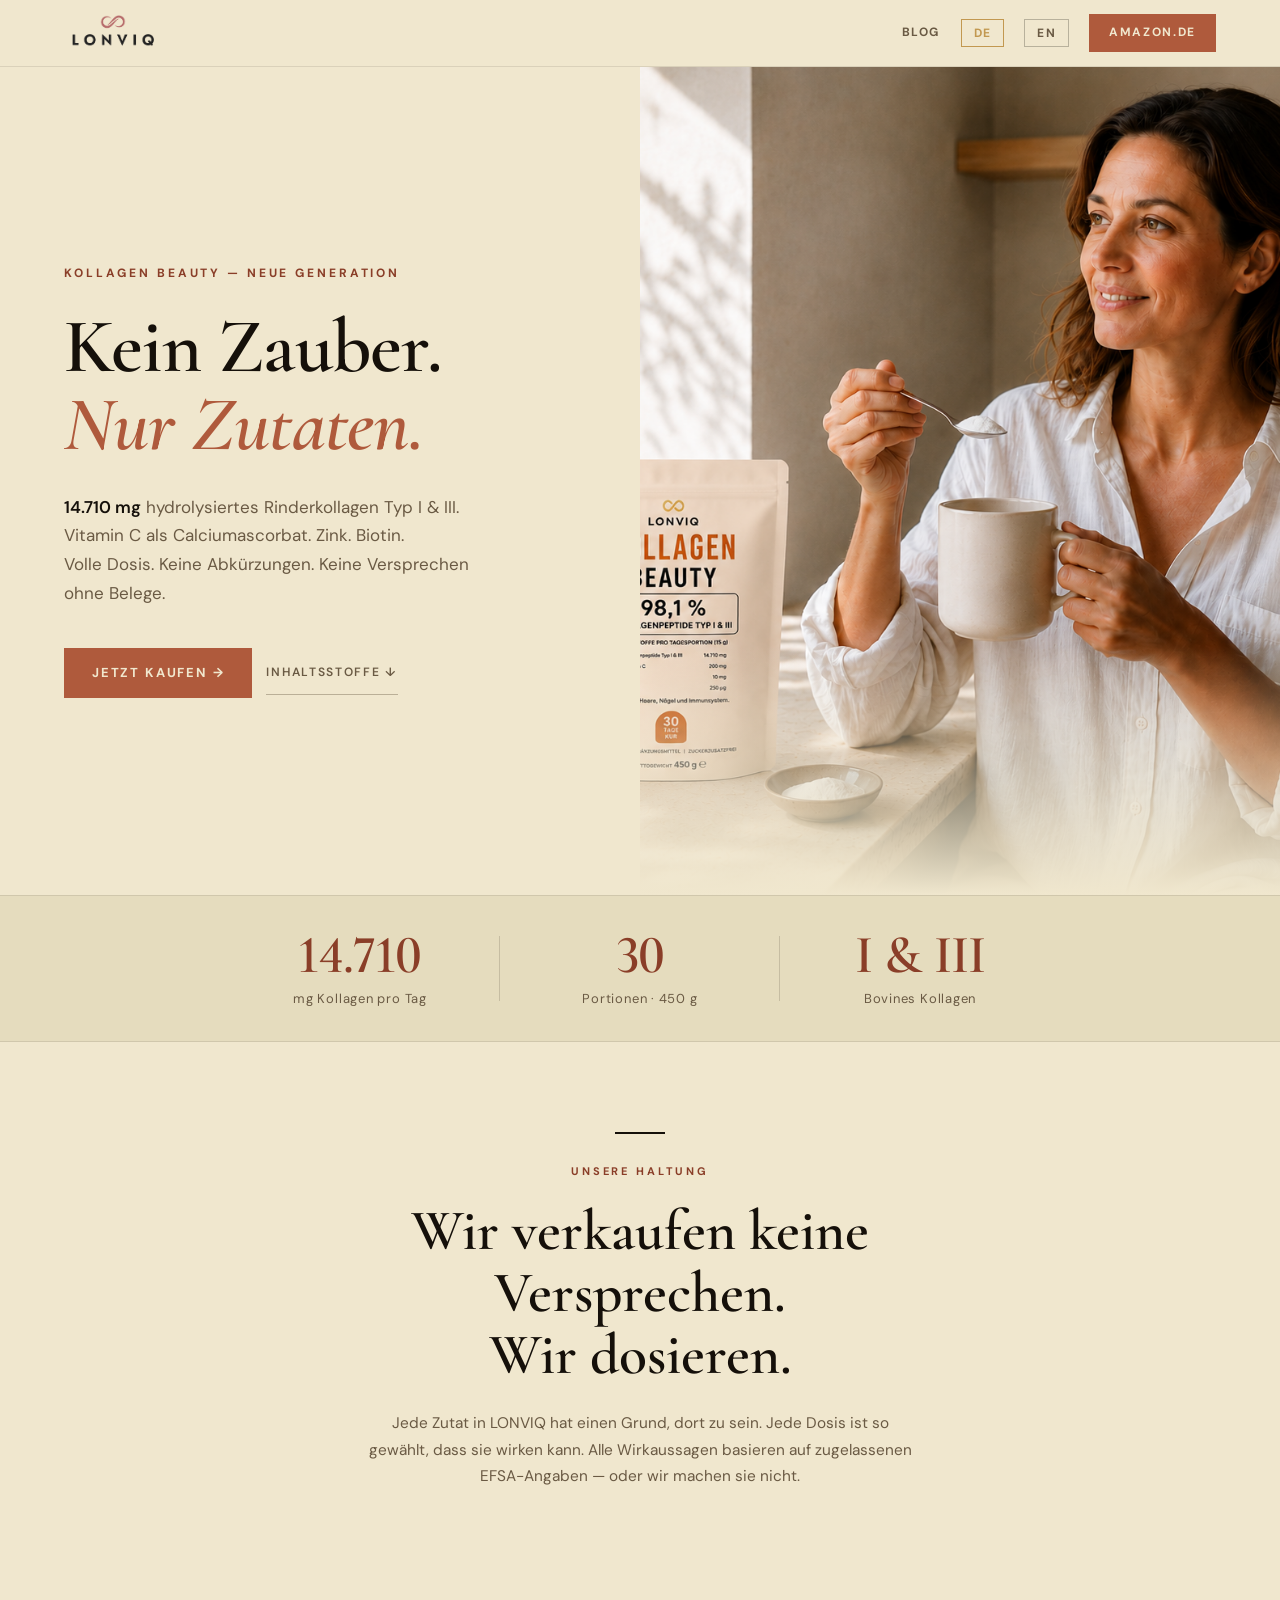
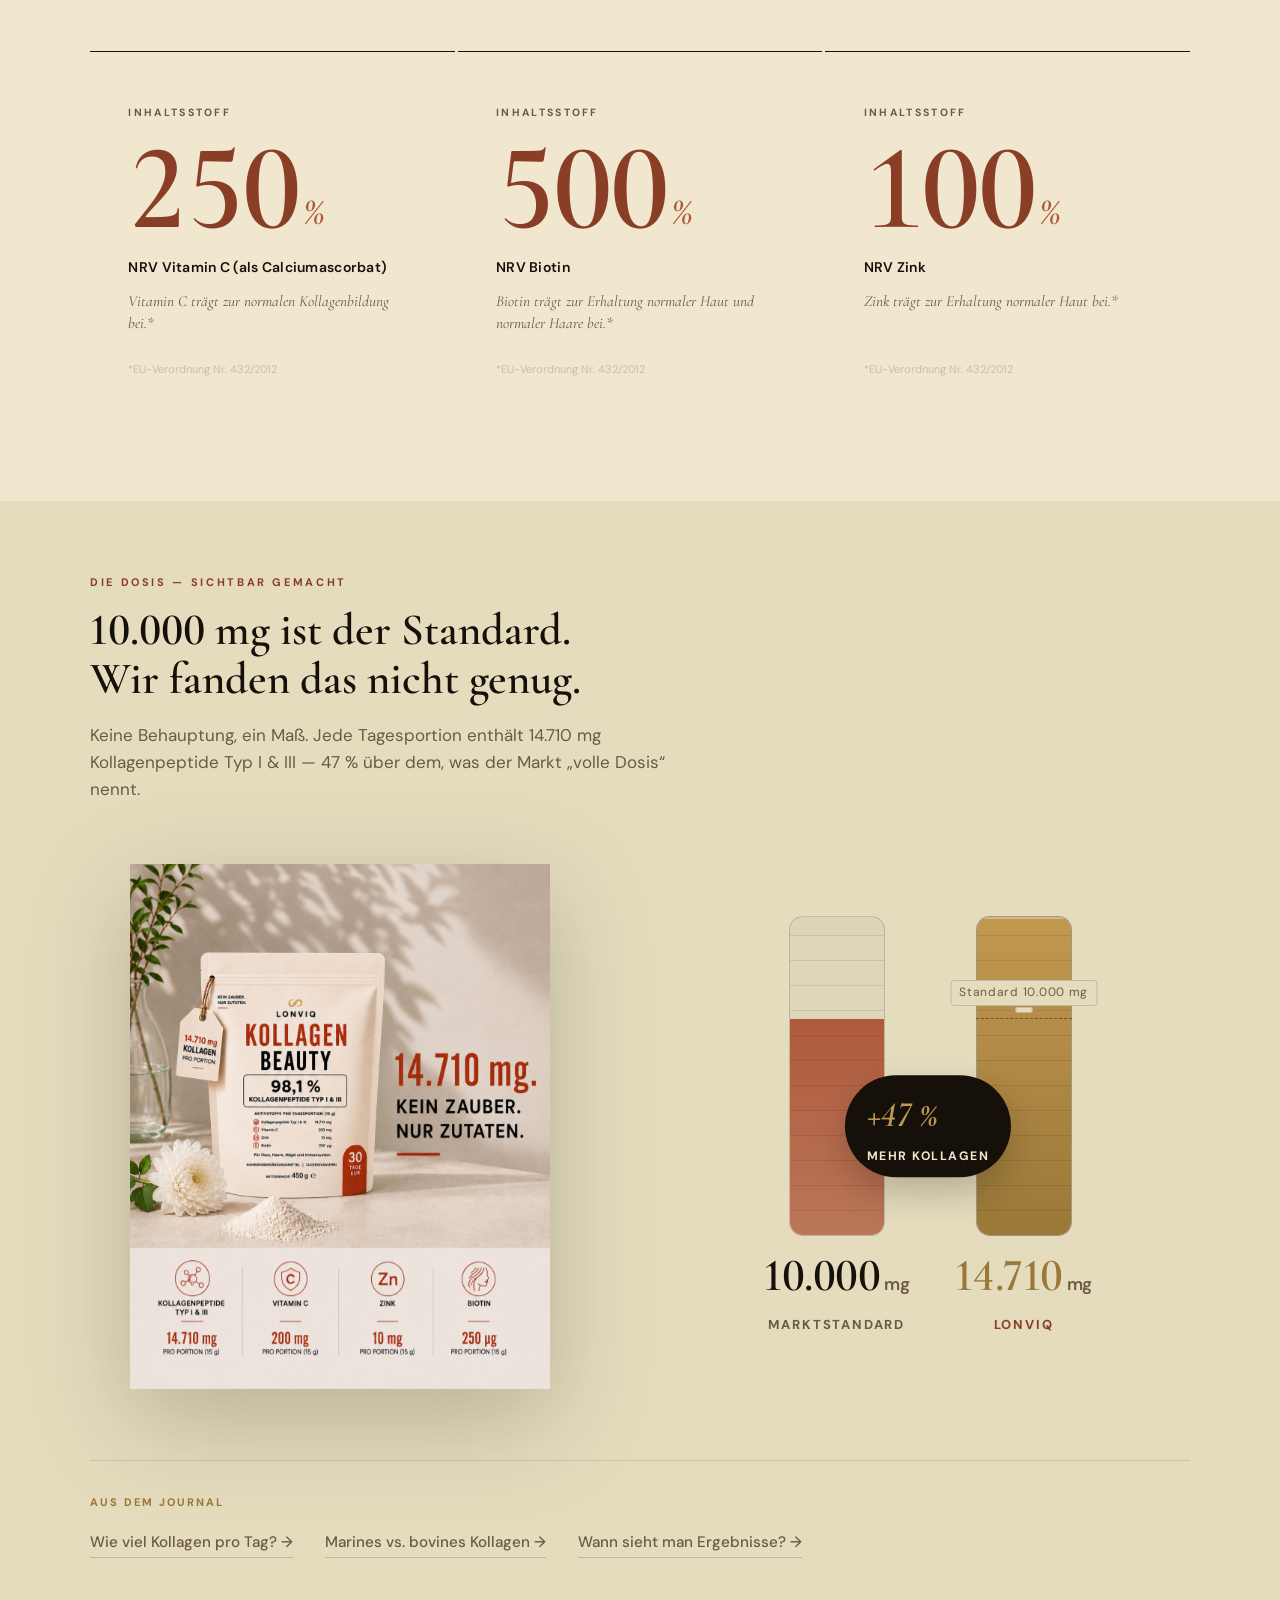
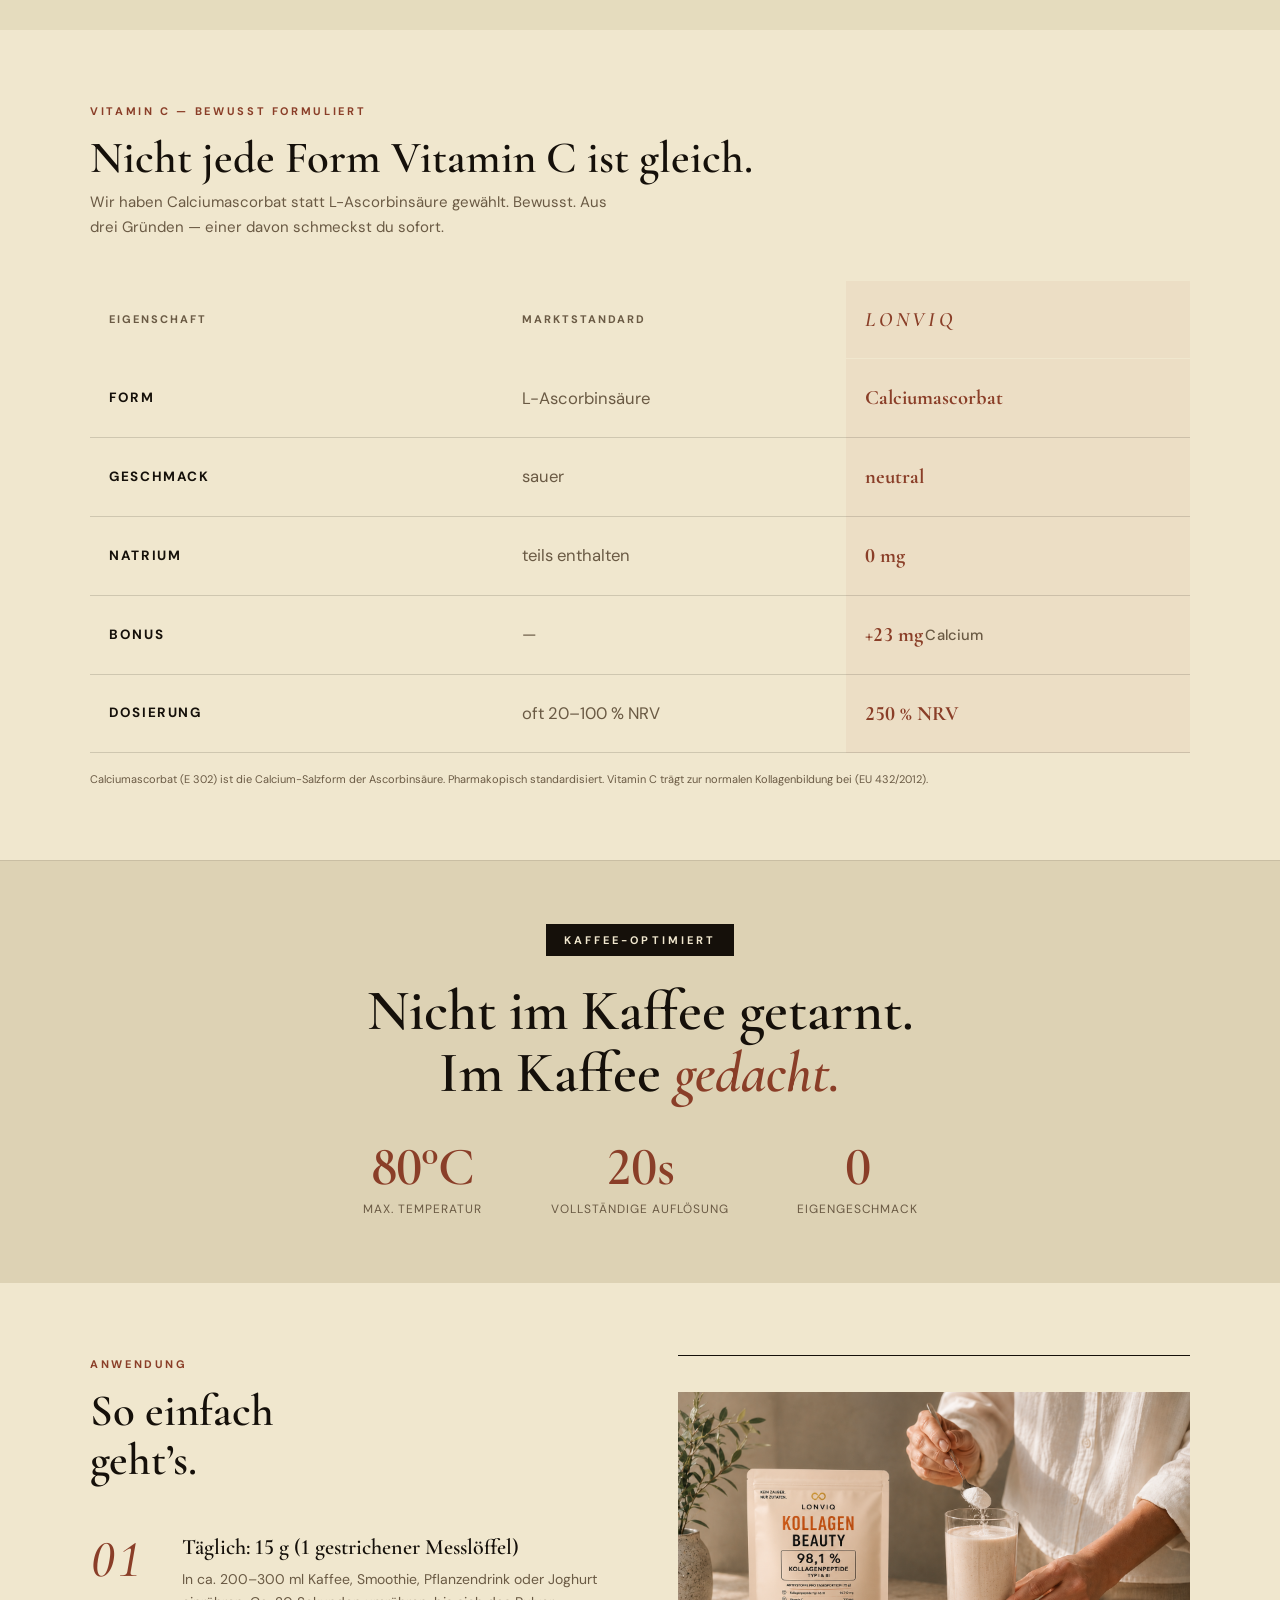
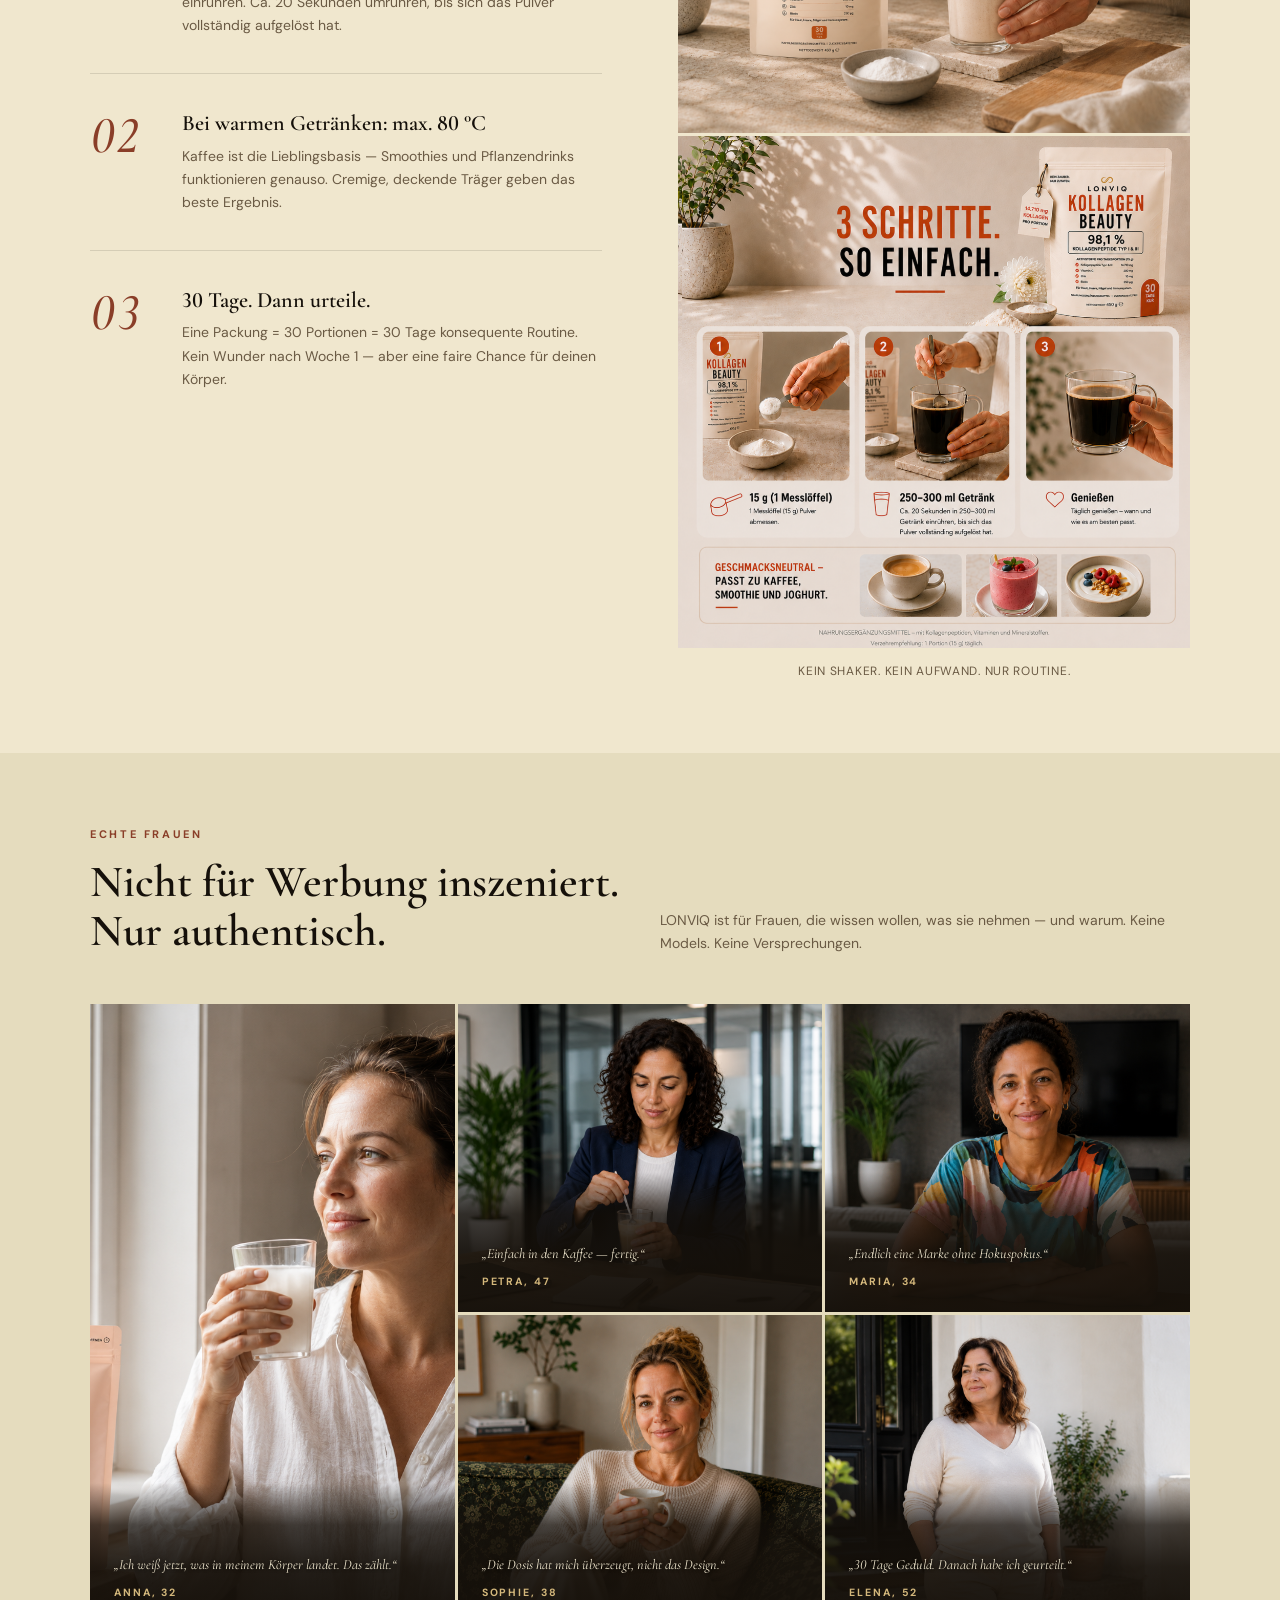
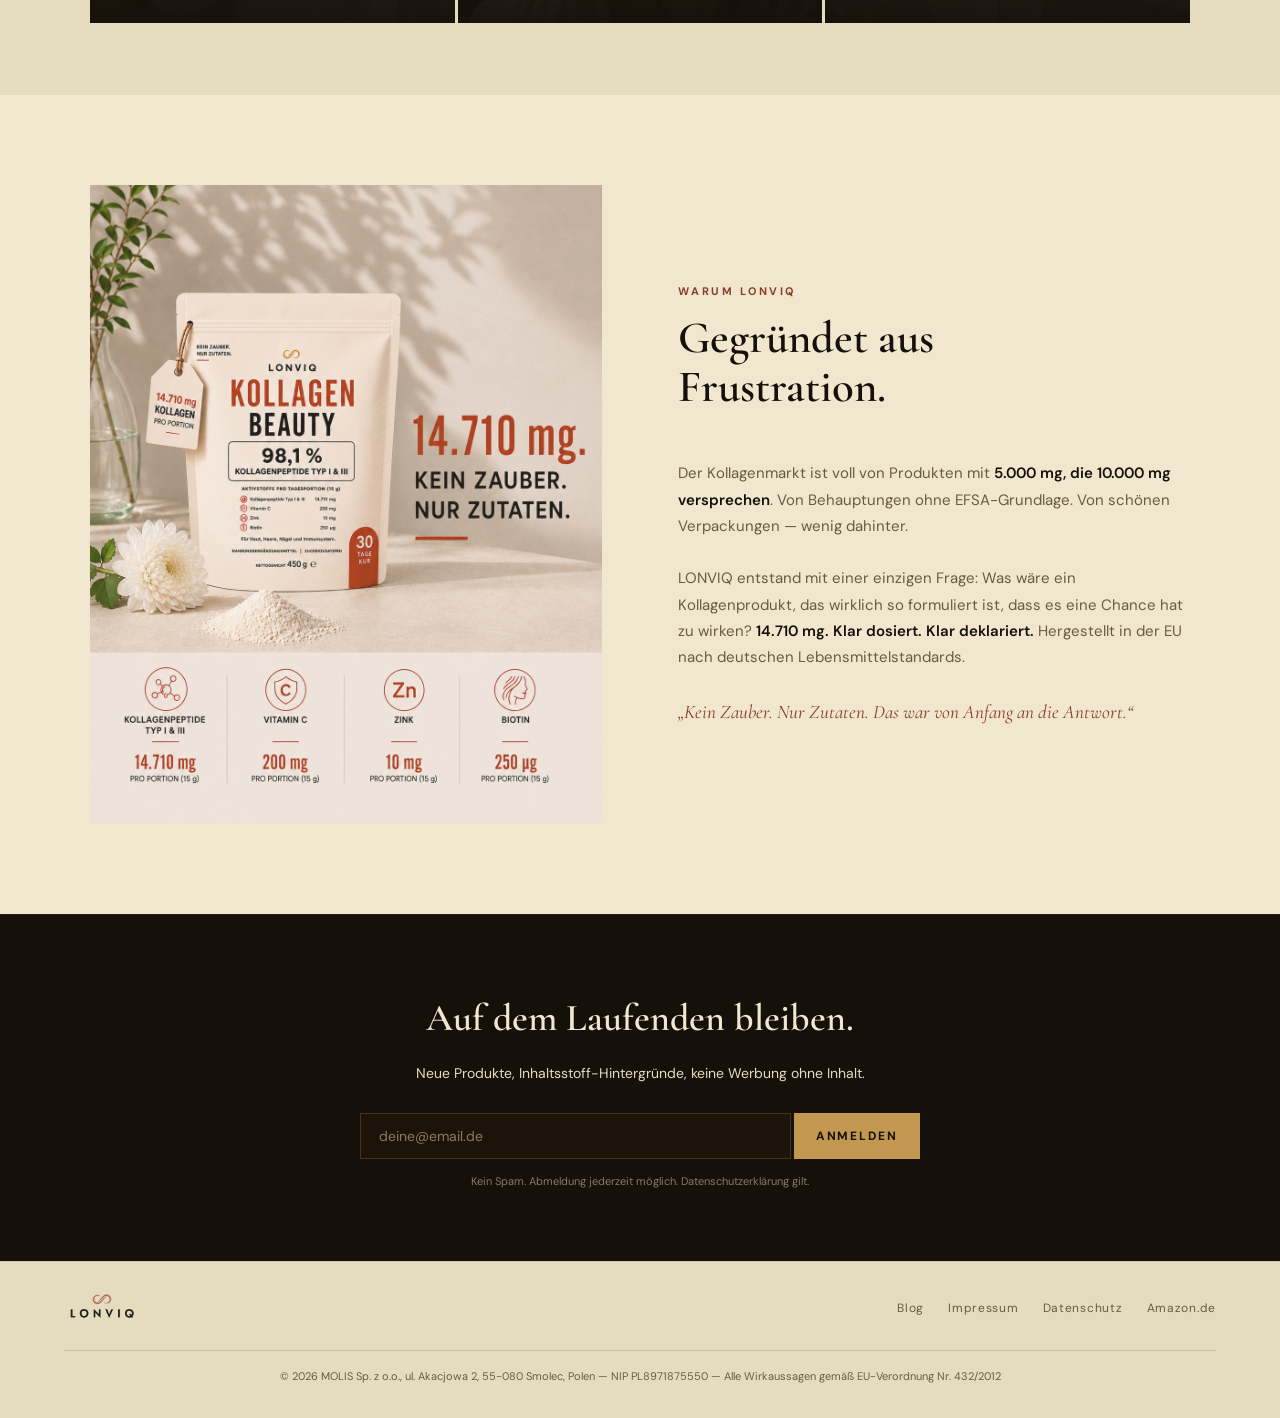
==== commit e2393646: "Add files via upload" ====
--- a/index.html
+++ b/index.html
@@ -25,7 +25,7 @@
 <link href="https://fonts.googleapis.com/css2?family=Cormorant+Garamond:ital,wght@0,400;0,500;0,600;0,700;1,400;1,500;1,600&family=DM+Sans:opsz,wght@9..40,400;9..40,500;9..40,600;9..40,700&display=swap" rel="stylesheet">
 
 <script type="application/ld+json">
-{"@context":"https://schema.org","@type":"Product","name":"LONVIQ Kollagen Beauty","image":"https://lonviq.com/product-stilllife.png","description":"14.710 mg hydrolysierte Rinderkollagenpeptide Typ I & III mit Vitamin C (Calciumascorbat), Zink und Biotin. 450 g Pulver, 30 Portionen.","sku":"LONVIQ-KB-450","gtin13":"5908119889804","category":"Nahrungsergänzungsmittel","brand":{"@type":"Brand","name":"LONVIQ"},"manufacturer":{"@type":"Organization","name":"MOLIS Sp. z o.o.","address":{"@type":"PostalAddress","streetAddress":"ul. Akacjowa 2","postalCode":"55-080","addressLocality":"Smolec","addressCountry":"PL"}},"offers":{"@type":"Offer","availability":"https://schema.org/InStock","url":"https://www.amazon.de/s?k=lonviq","priceCurrency":"EUR"}}
+{"@context":"https://schema.org","@type":"Product","name":"LONVIQ Kollagen Beauty","image":"https://lonviq.com/product-stilllife.png","description":"14.710 mg hydrolysierte Rinderkollagenpeptide Typ I & III mit Vitamin C (Calciumascorbat), Zink und Biotin. 450 g Pulver, 30 Portionen.","sku":"LONVIQ-KB-450","gtin13":"5908119889804","category":"Nahrungsergänzungsmittel","brand":{"@type":"Brand","name":"LONVIQ"},"manufacturer":{"@type":"Organization","name":"MOLIS Sp. z o.o.","address":{"@type":"PostalAddress","streetAddress":"ul. Akacjowa 2","postalCode":"55-080","addressLocality":"Smolec","addressCountry":"PL"}},"offers":{"@type":"Offer","availability":"https://schema.org/InStock","url":"https://www.amazon.de/s?k=lonviq","priceCurrency":"EUR","price":"36.95","priceValidUntil":"2027-12-31"}}
 </script>
 <script type="application/ld+json">
 {"@context":"https://schema.org","@type":"Organization","name":"LONVIQ","url":"https://lonviq.com/","logo":"https://lonviq.com/lonviq-logo.png","sameAs":["https://www.amazon.de/s?k=lonviq"]}
@@ -98,6 +98,7 @@
   background: var(--bg);
   color: var(--text);
   line-height: 1.65;
+  font-variant-numeric: lining-nums;
   -webkit-font-smoothing: antialiased;
 }
 img { max-width:100%; display:block; }
@@ -735,6 +736,13 @@
 /* =========================================
    RESPONSIVE
    ========================================= */
+/* Big display numbers: lining + tabular for clean vertical alignment */
+.hero-card-n, .hero-card-u, .kaffee-spec-n, .step-num,
+.vctable-cell.lonviq, .vctable-cell.standard {
+  font-variant-numeric: lining-nums tabular-nums;
+  font-feature-settings: 'lnum' 1, 'tnum' 1;
+}
+
 @media (max-width:900px) {
   .hero { grid-template-columns:1fr; min-height:auto; }
   .hero-img { height:55vw; }
@@ -751,12 +759,28 @@
     aspect-ratio:auto;
   }
   .woman-card:first-child { grid-row:auto; }
-  .vctable-grid { grid-template-columns: 1.4fr 1fr 1fr; }
-  .vctable-cell { padding: 14px 10px; font-size:13px !important; }
+  .vctable-grid { grid-template-columns: 1.3fr 1fr 1fr; }
+  .vctable-cell { padding: 14px 9px; font-size:13px !important; }
   .vctable-cell.lonviq { font-size:15px !important; }
+  /* headers must not hyphenate into 3 lines */
+  .vctable-header .vctable-cell {
+    letter-spacing:0.04em; font-size:9.5px !important;
+    hyphens:none; -webkit-hyphens:none; overflow-wrap:normal; word-break:keep-all;
+  }
+  /* keep "+23 mg" from splitting mid-value */
+  .vctable-cell.lonviq strong { white-space:nowrap; }
+  .vctable-cell.lonviq .bonus-suffix { white-space:nowrap; }
+
+  /* consistent mobile rhythm: every section intro (eyebrow + title) is
+     centred so the page reads uniformly; body content — tables, the
+     founder story, step lists — keeps its natural left alignment */
+  .section-eye, .section-title,
+  .vctable-eye, .vctable-title { text-align:center; }
+  .section-title, .vctable-title { max-width:none; margin-left:auto; margin-right:auto; }
+  .howto-text .steps { text-align:left; }
 }
 @media (max-width:640px) {
-  .statbar { flex-direction:column; gap:24px; }
+  .statbar { flex-direction:column; gap:24px; align-items:center; }
   .stat-item::after { display:none; }
   .newsletter-form { flex-direction:column; }
   footer { flex-direction:column; text-align:center; }
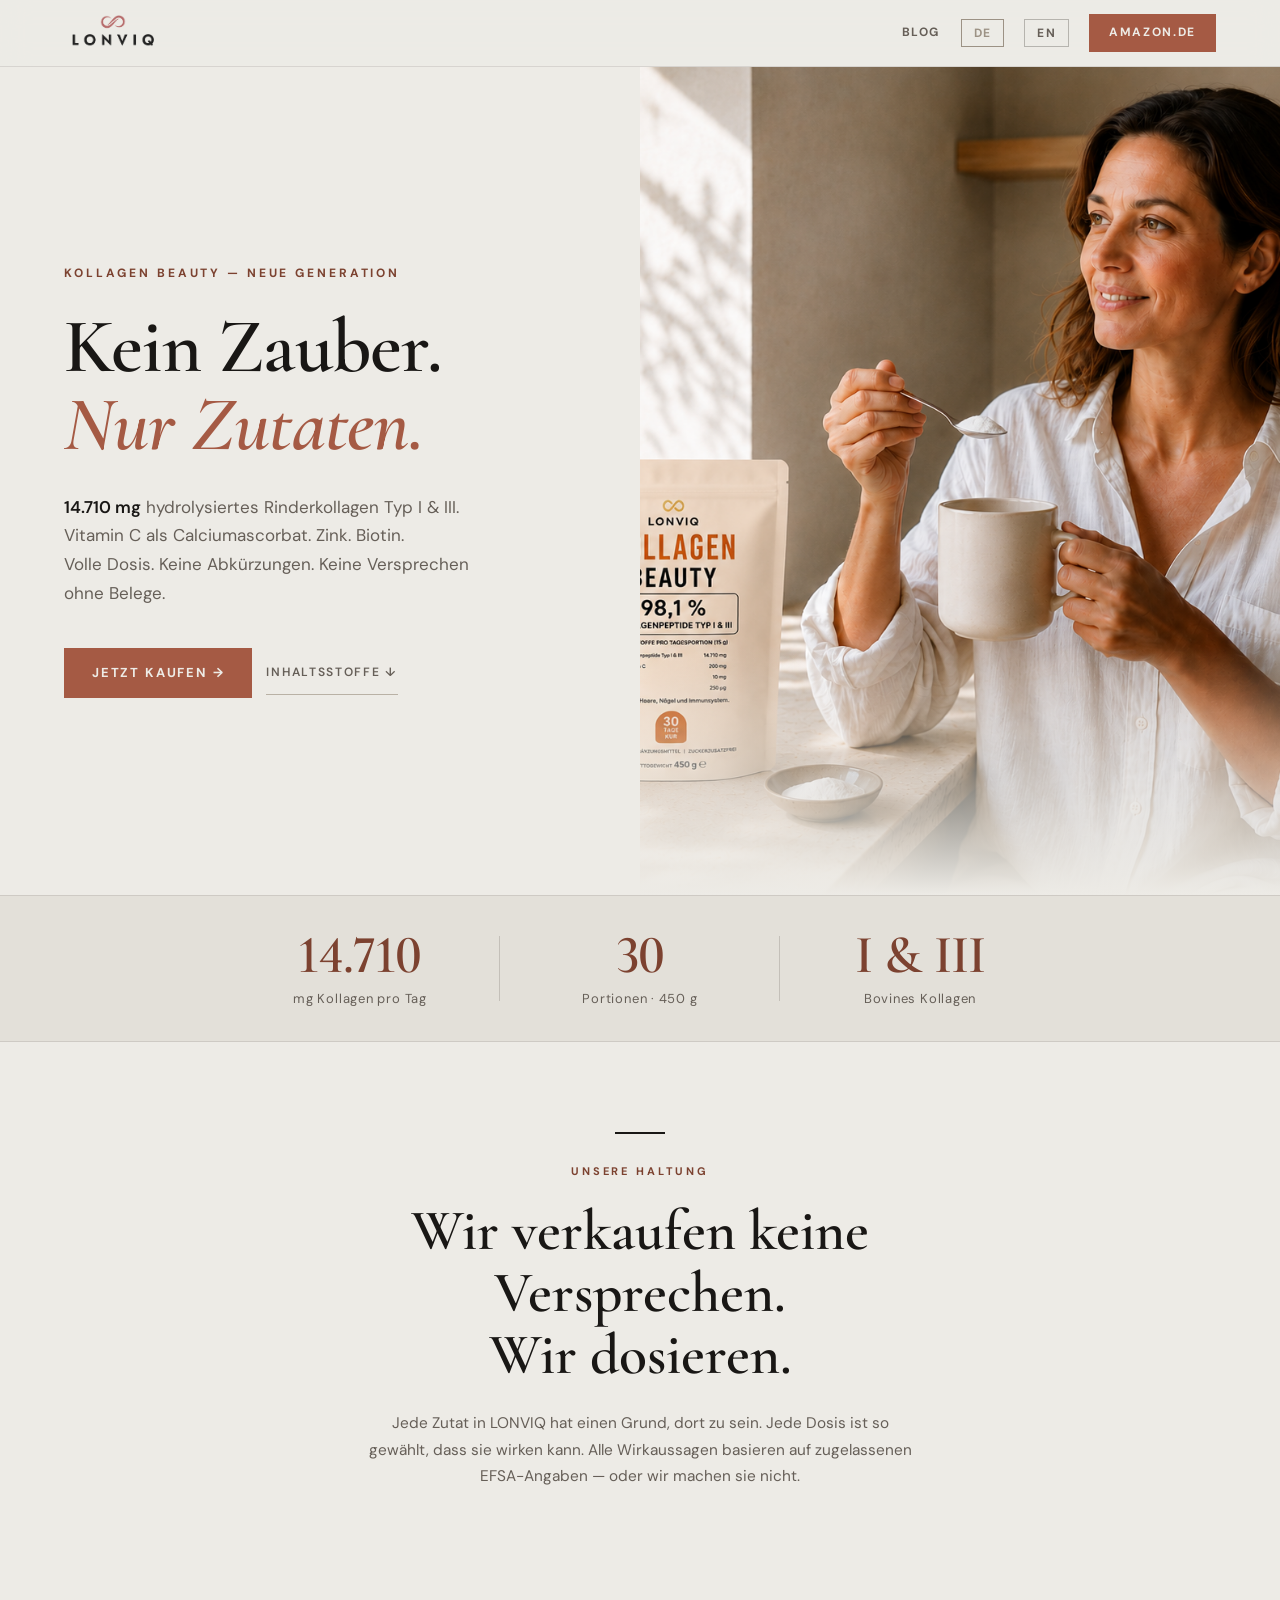
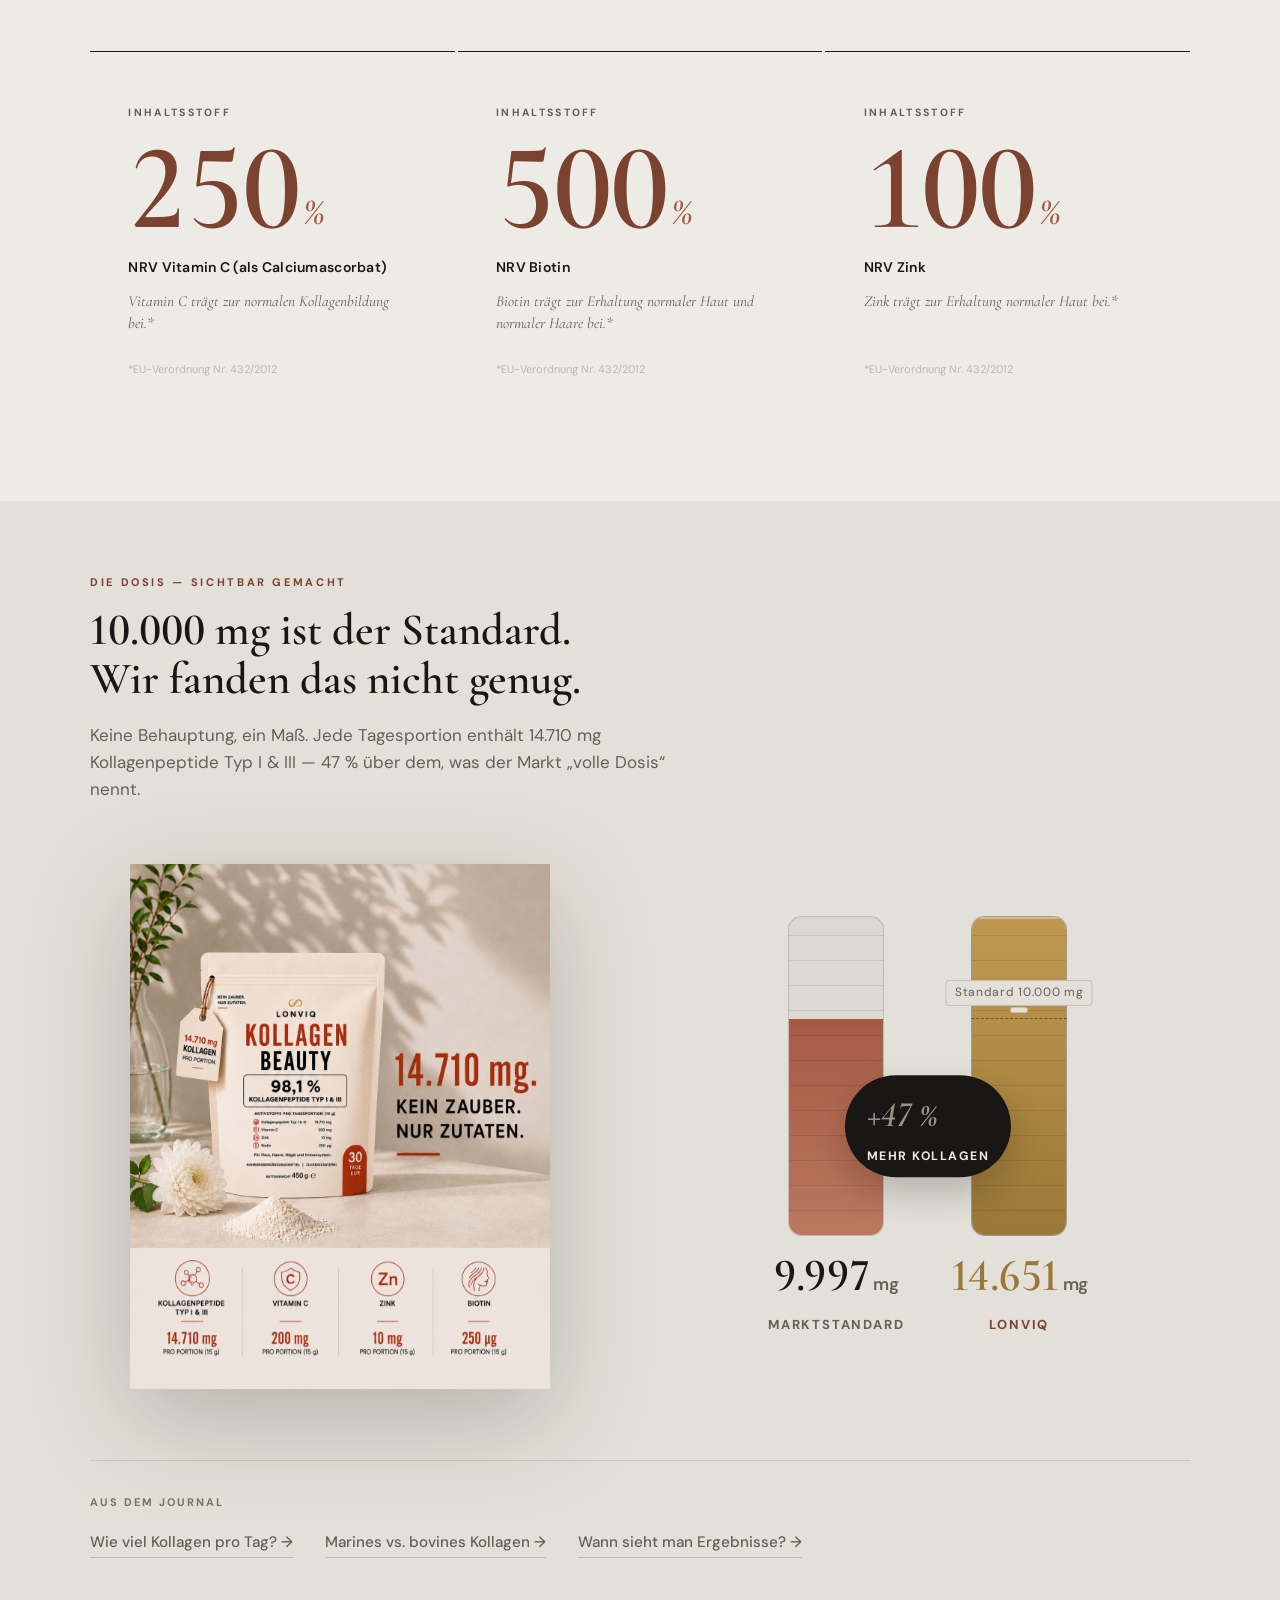
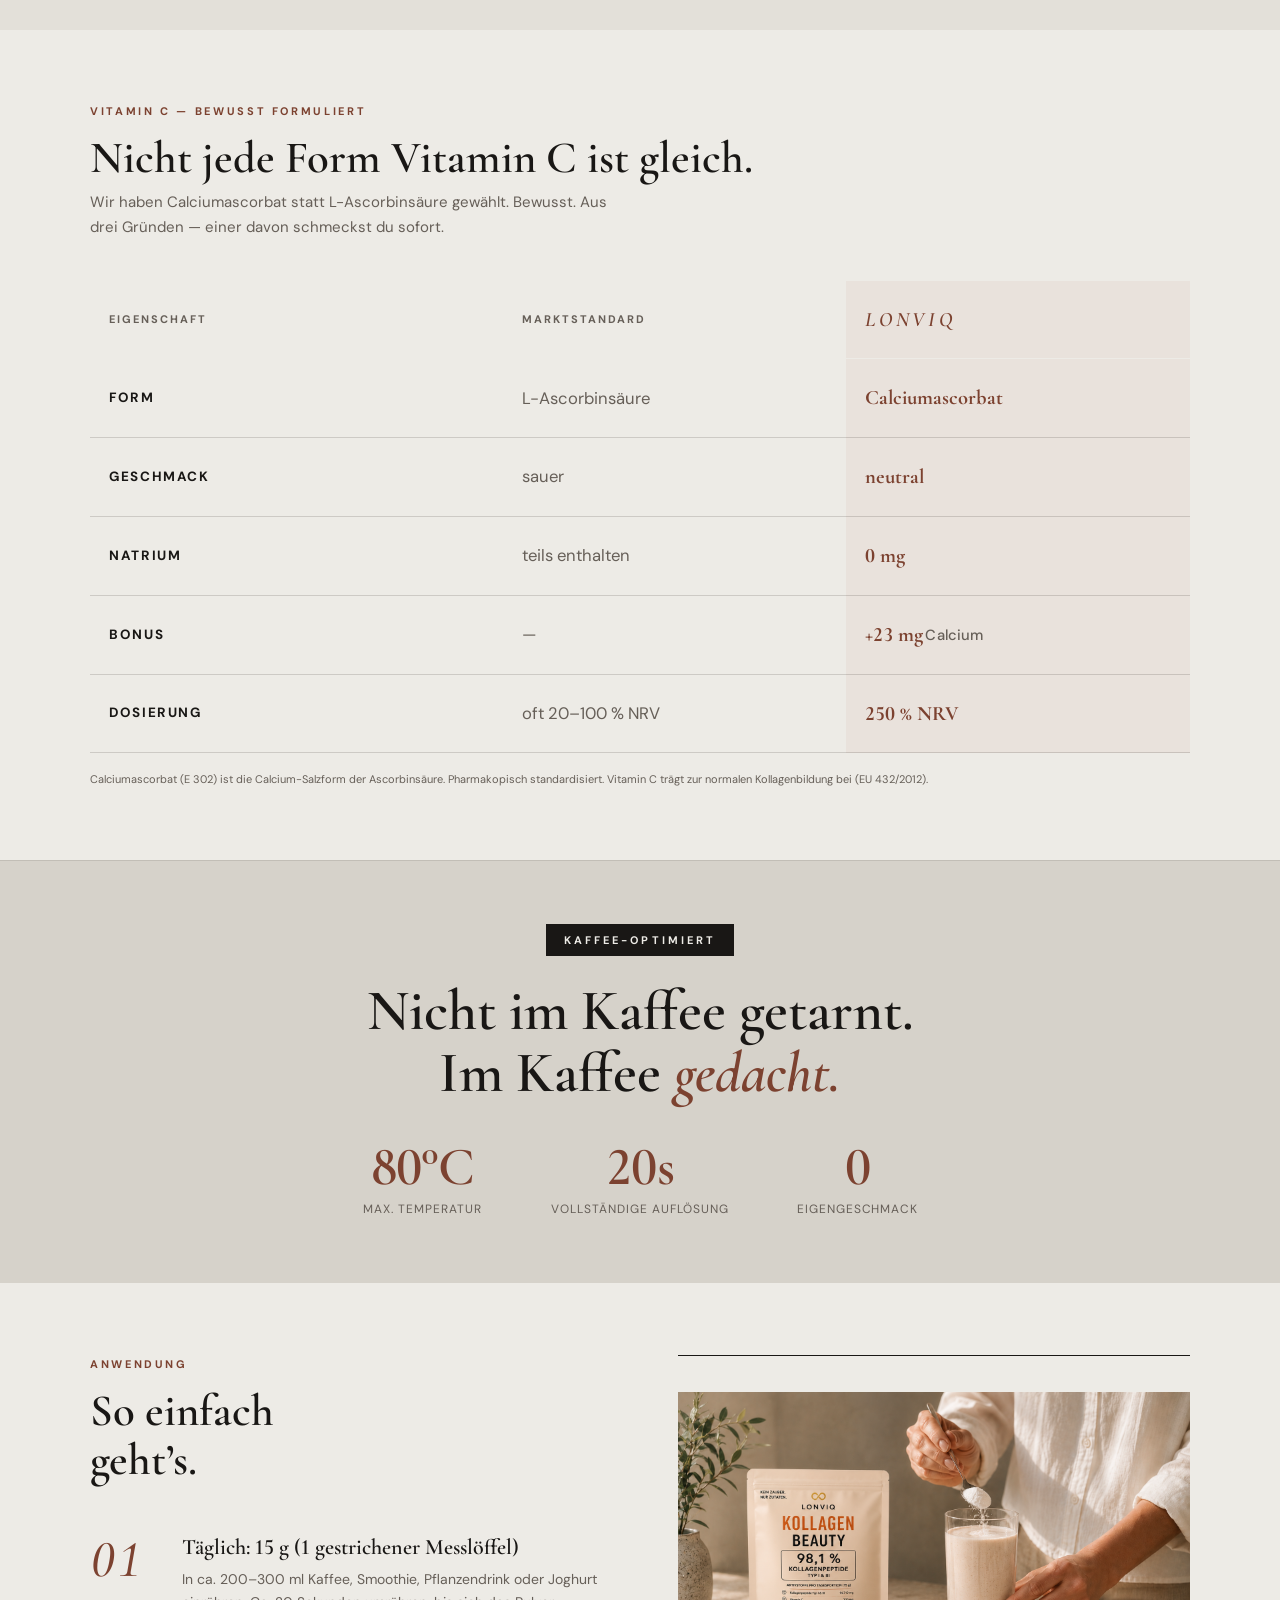
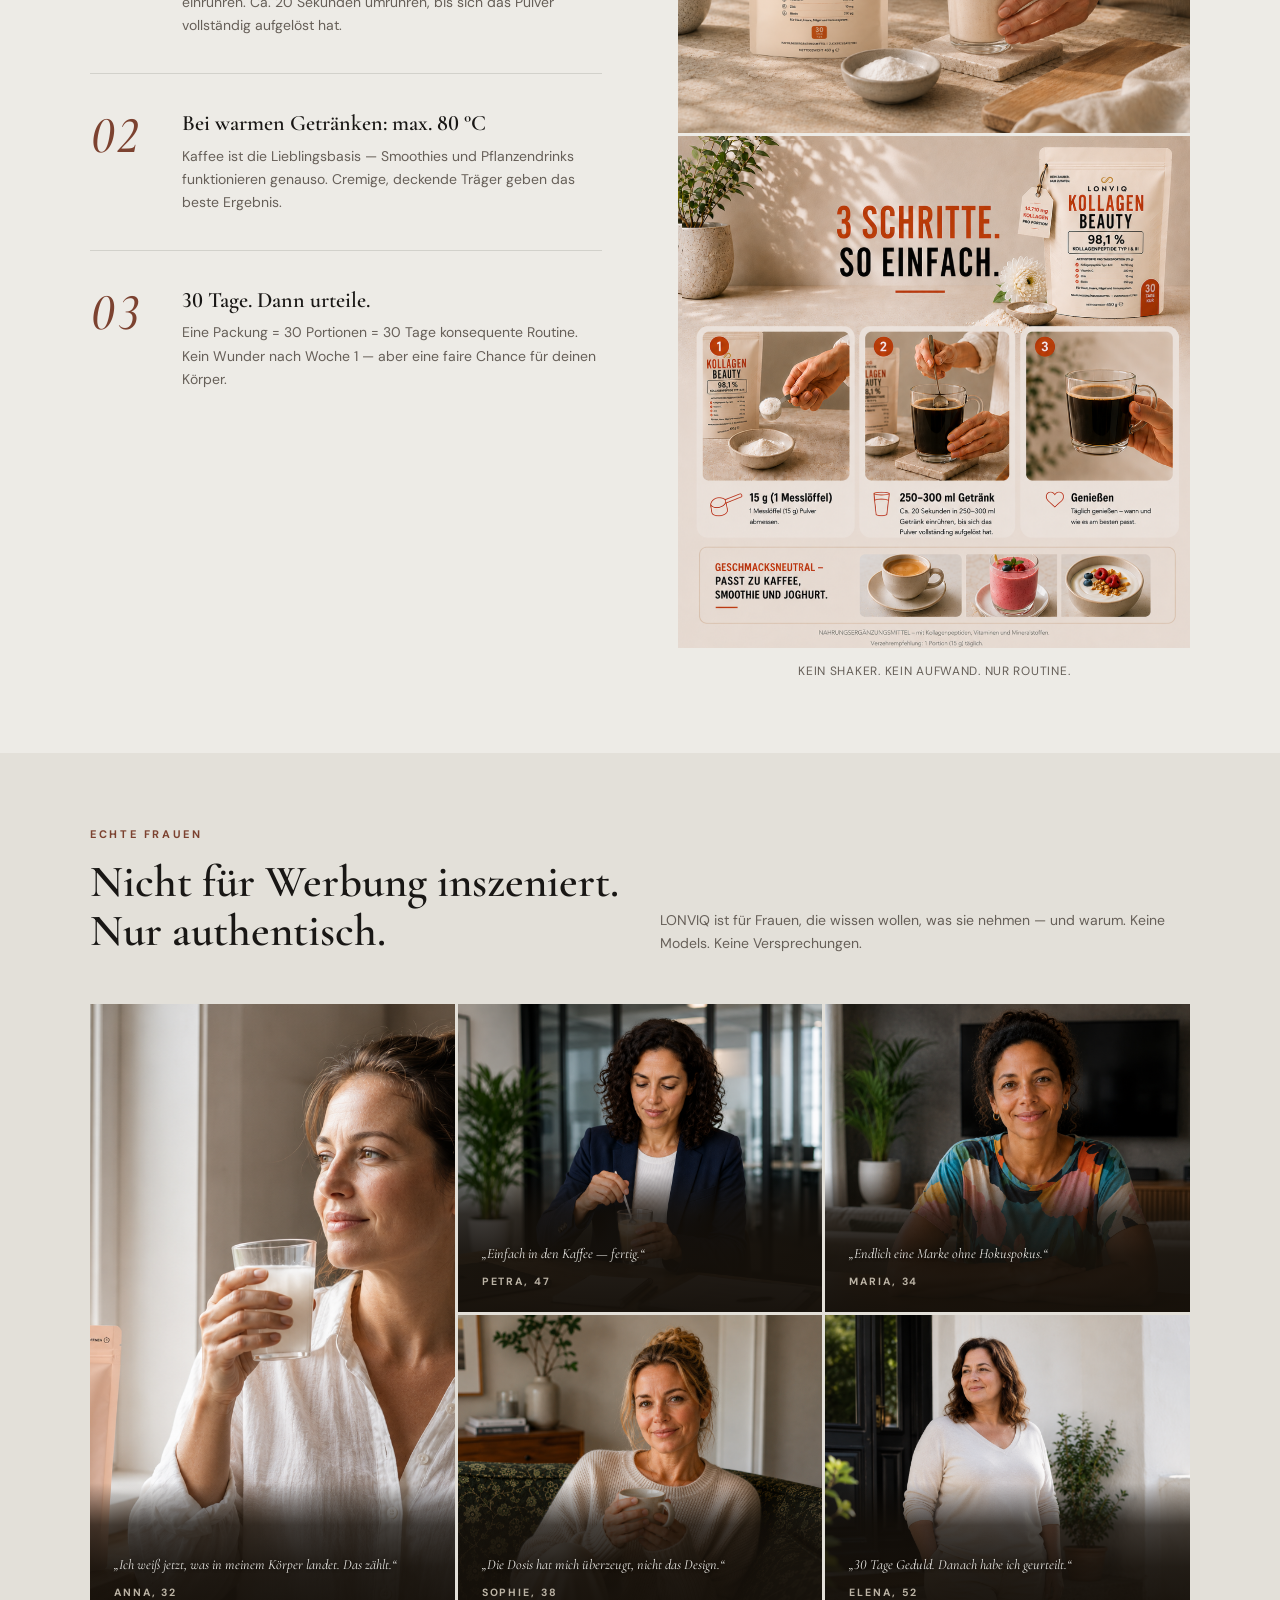
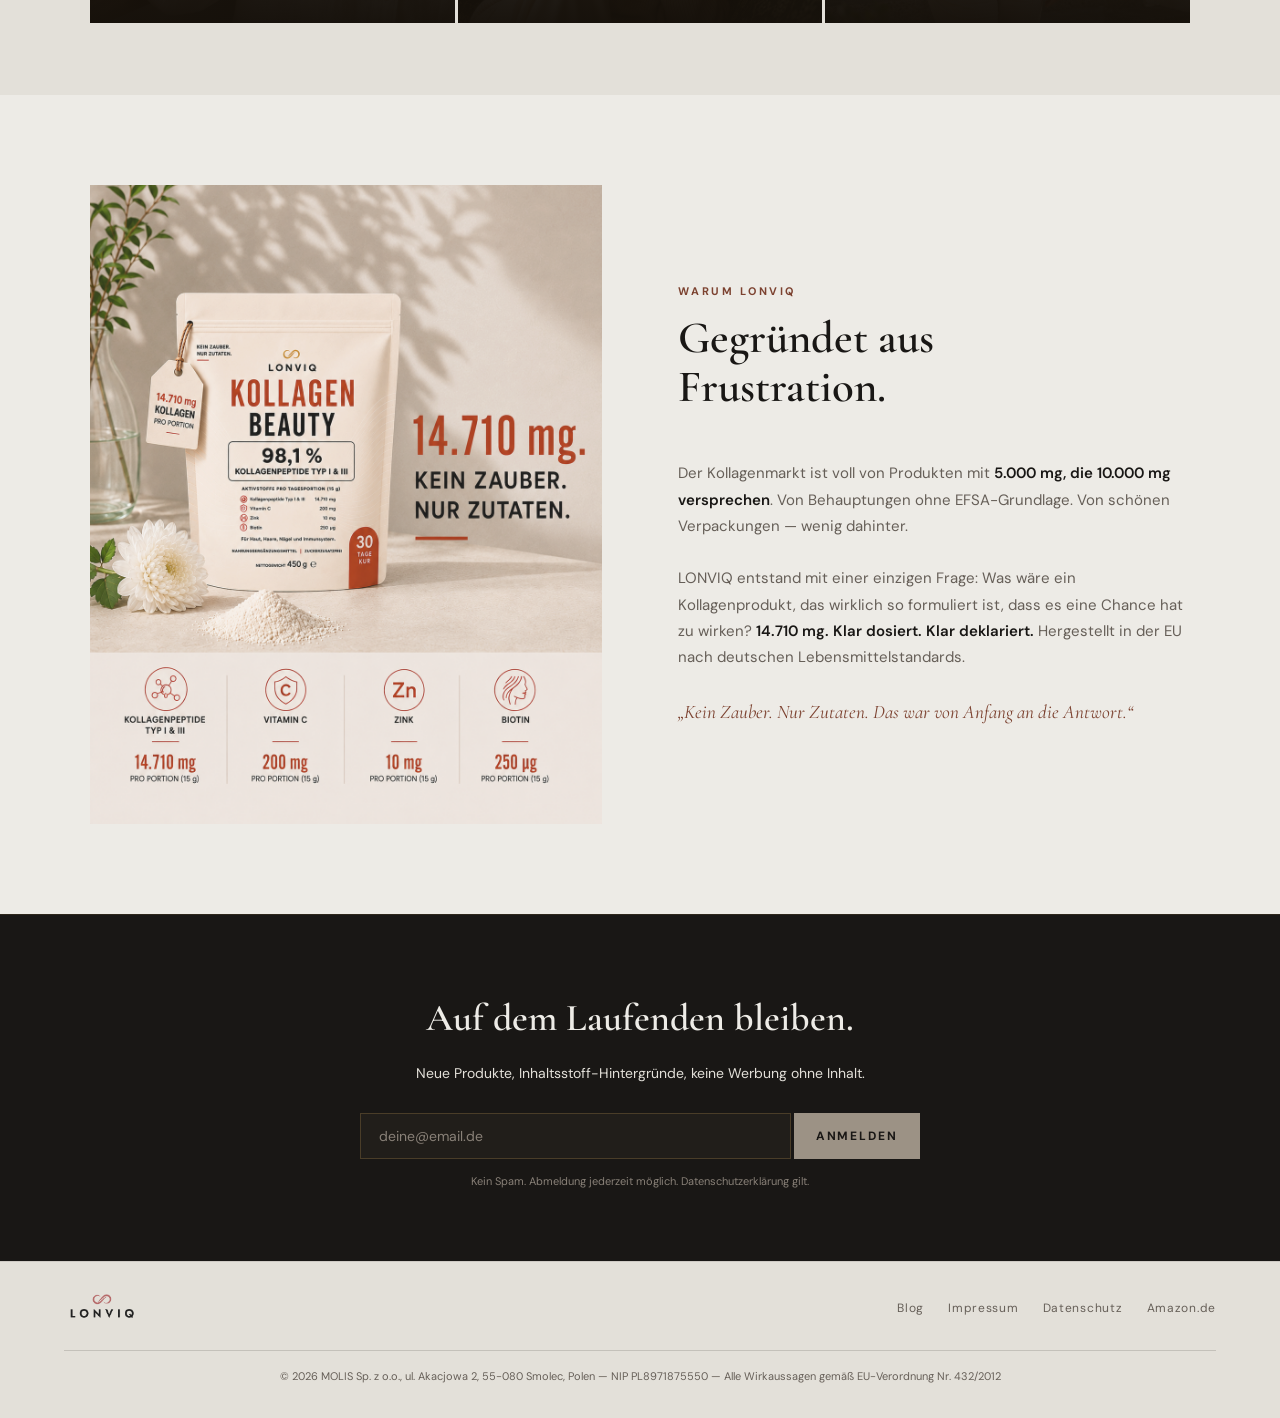
==== commit b3c575a9: "Add files via upload" ====
--- a/index.html
+++ b/index.html
@@ -58,19 +58,21 @@
    ========================================= */
 :root {
   /* Brand constants (do not change semantics) */
-  --espresso:  #15100A;
-  --espresso2: #1C1409;
-  --cream:     #F0E7CE;
-  --cream2:    #E5DCBE;
-  --cream3:    #DDD2B4;
-  --bone:      #C8BFA8;
-  --gold:      #C29850;
-  --gold-dk:   #9A7838;
-  --gold-lt:   #D4B87C;
-  --terra:     #AF5A3C;
-  --terra-dk:  #8A3E28;
-  --stone:     #6A5A44;
-  --stone-lt:  #8A7A62;
+  --espresso:  #191715;
+  --espresso2: #211E1A;
+  --cream:     #EDEBE6;
+  --cream2:    #E3E0D9;
+  --cream3:    #D6D2CA;
+  --bone:      #BDB8AE;
+  --gold:      #9C9285;
+  --gold-dk:   #7B7365;
+  --gold-lt:   #BBB3A5;
+  --collagen:    #C29850;   /* animacja fiolki — realne, ciepłe złoto */
+  --collagen-dk: #9A7838;
+  --terra:     #A55A44;
+  --terra-dk:  #7C4230;
+  --stone:     #665F58;
+  --stone-lt:  #898178;
 
   /* Semantic mappings — inverted from dark mode */
   --bg:        var(--cream);
@@ -113,7 +115,7 @@
    ========================================= */
 .nav {
   position: sticky; top:0; z-index:100;
-  background: rgba(240,231,206,0.95);
+  background: rgba(237,235,230,0.95);
   backdrop-filter: blur(14px);
   border-bottom: 1px solid rgba(21,16,10,0.10);
   padding: 14px var(--pad);
@@ -398,7 +400,7 @@
 }
 .fill { position:absolute; left:0; right:0; bottom:0; height:0%; transition:height 1.9s cubic-bezier(.16,1,.3,1); }
 .fill--std { background:linear-gradient(180deg,var(--terra),rgba(175,90,60,0.78)); }
-.fill--lon { background:linear-gradient(180deg,var(--gold),var(--gold-dk)); box-shadow:inset 0 2px 0 rgba(255,255,255,0.32); }
+.fill--lon { background:linear-gradient(180deg,var(--collagen),var(--collagen-dk)); box-shadow:inset 0 2px 0 rgba(255,255,255,0.32); }
 .grain { position:absolute; width:3px; height:3px; border-radius:50%; background:rgba(21,16,10,0.5); opacity:0; animation:doseRise 3.4s linear infinite; }
 @keyframes doseRise { 0%{transform:translateY(0);opacity:0;} 12%{opacity:.7;} 100%{transform:translateY(-150px);opacity:0;} }
 
@@ -413,7 +415,7 @@
 .comparison.is-on .std-mark { opacity:1; }
 
 .meter-num { font-family:var(--display); font-weight:600; font-size:clamp(30px,4vw,46px); line-height:1; letter-spacing:-0.01em; color:var(--espresso); }
-.meter--hero .meter-num { color:var(--gold-dk); }
+.meter--hero .meter-num { color:var(--collagen-dk); }
 .meter-num .u { font-family:var(--body); font-size:0.38em; font-weight:600; color:var(--stone); margin-left:4px; }
 
 .delta {
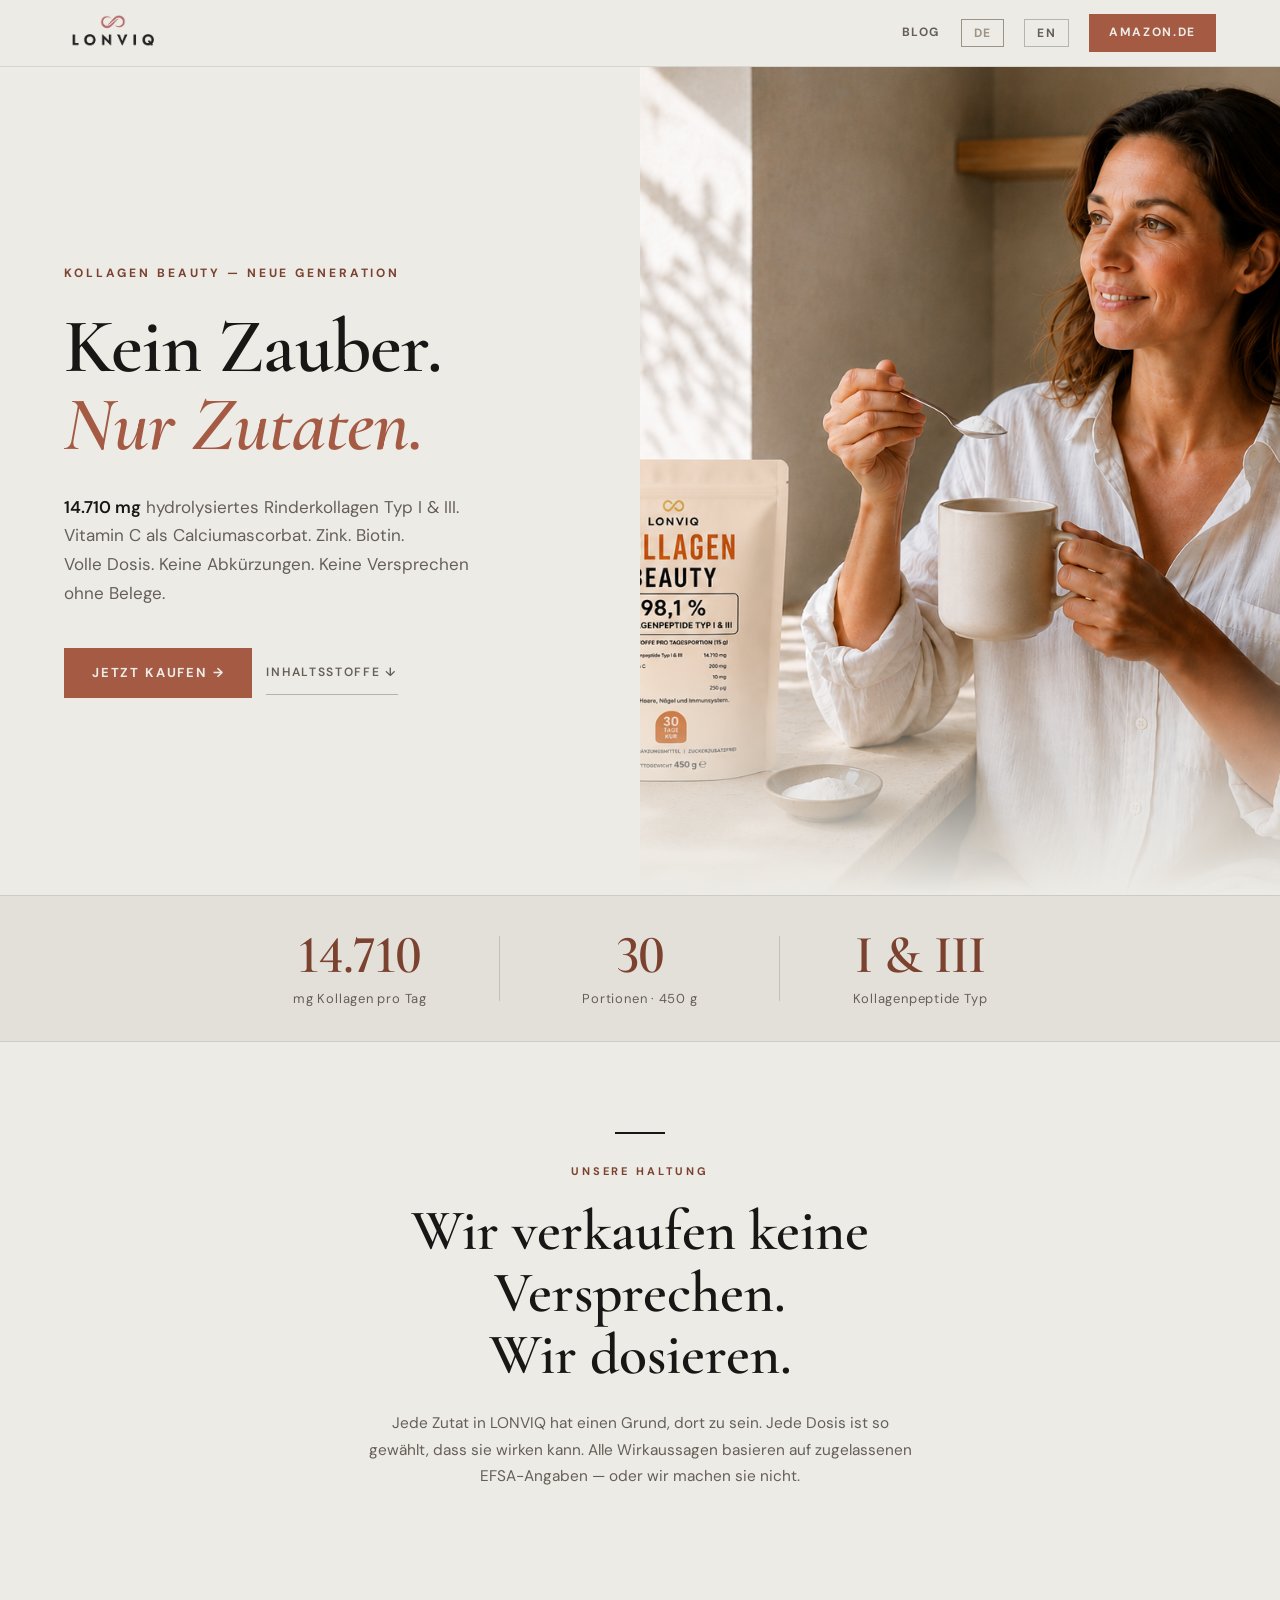
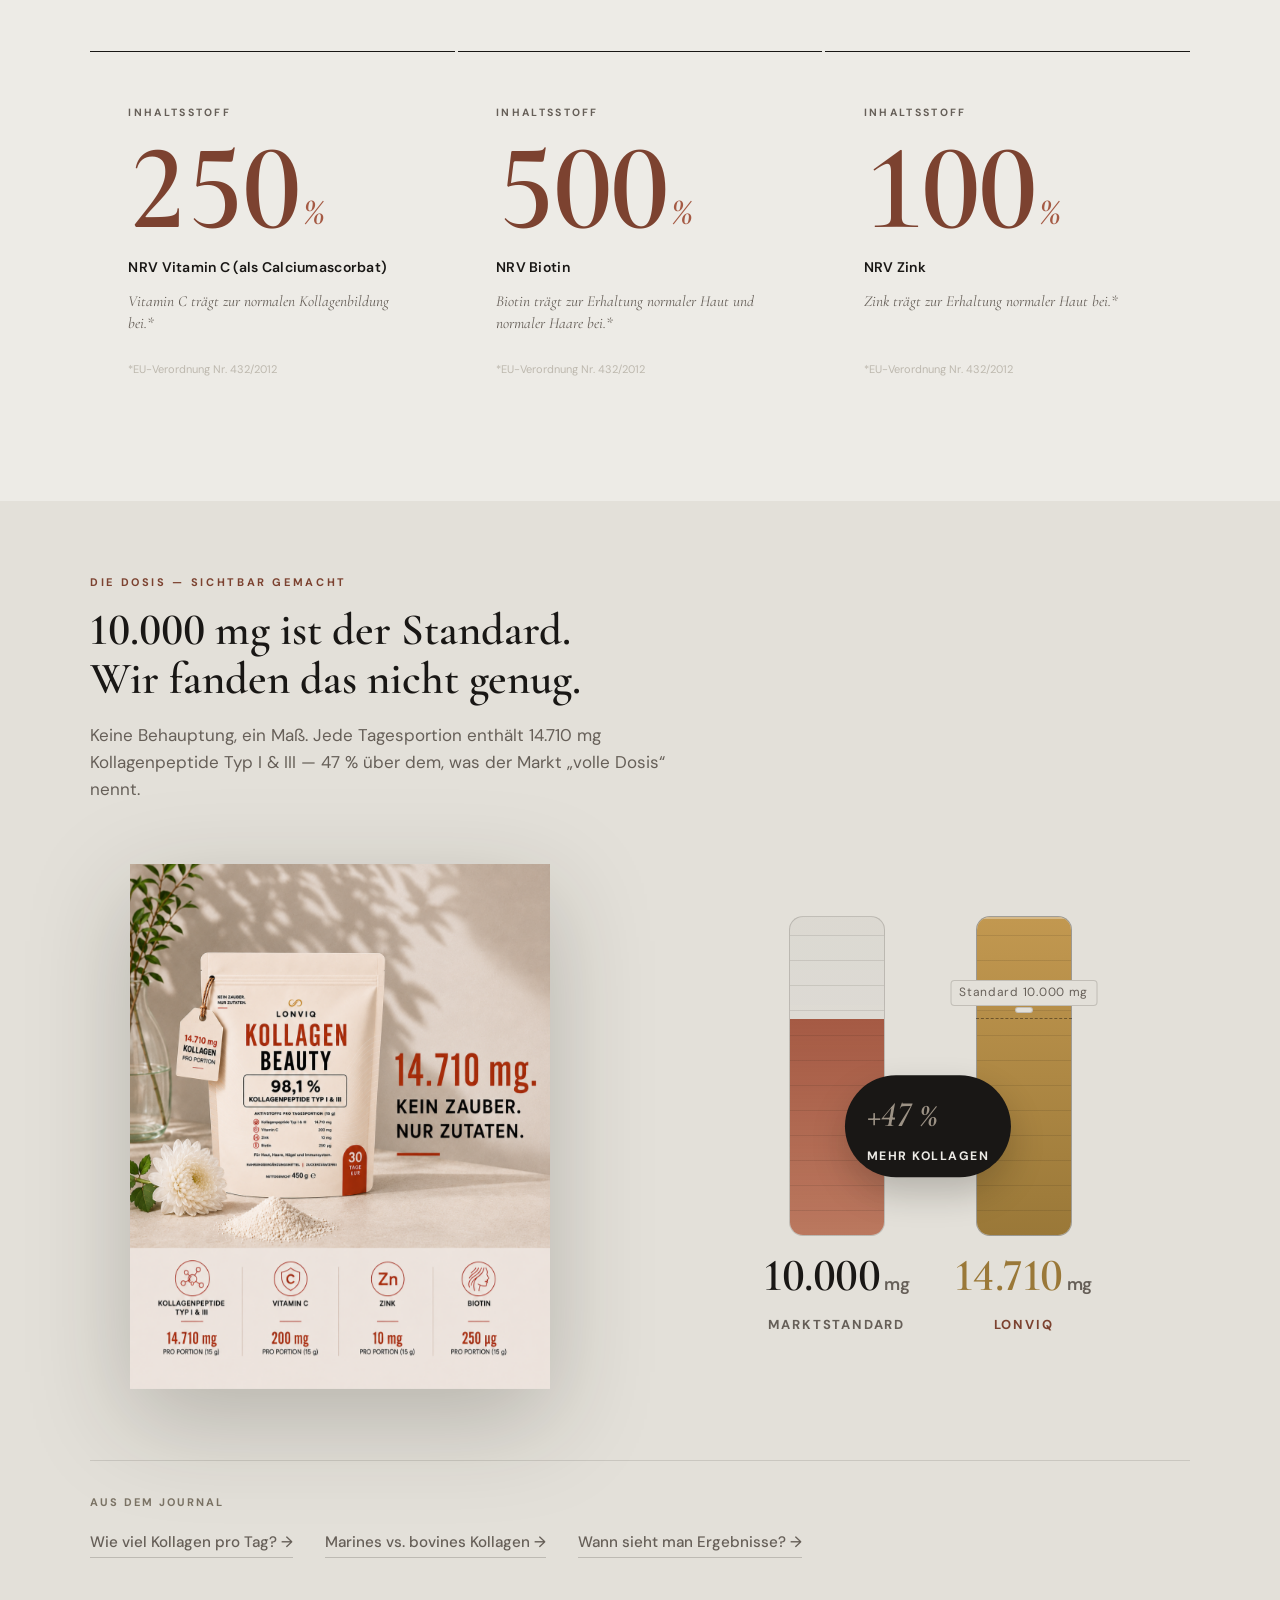
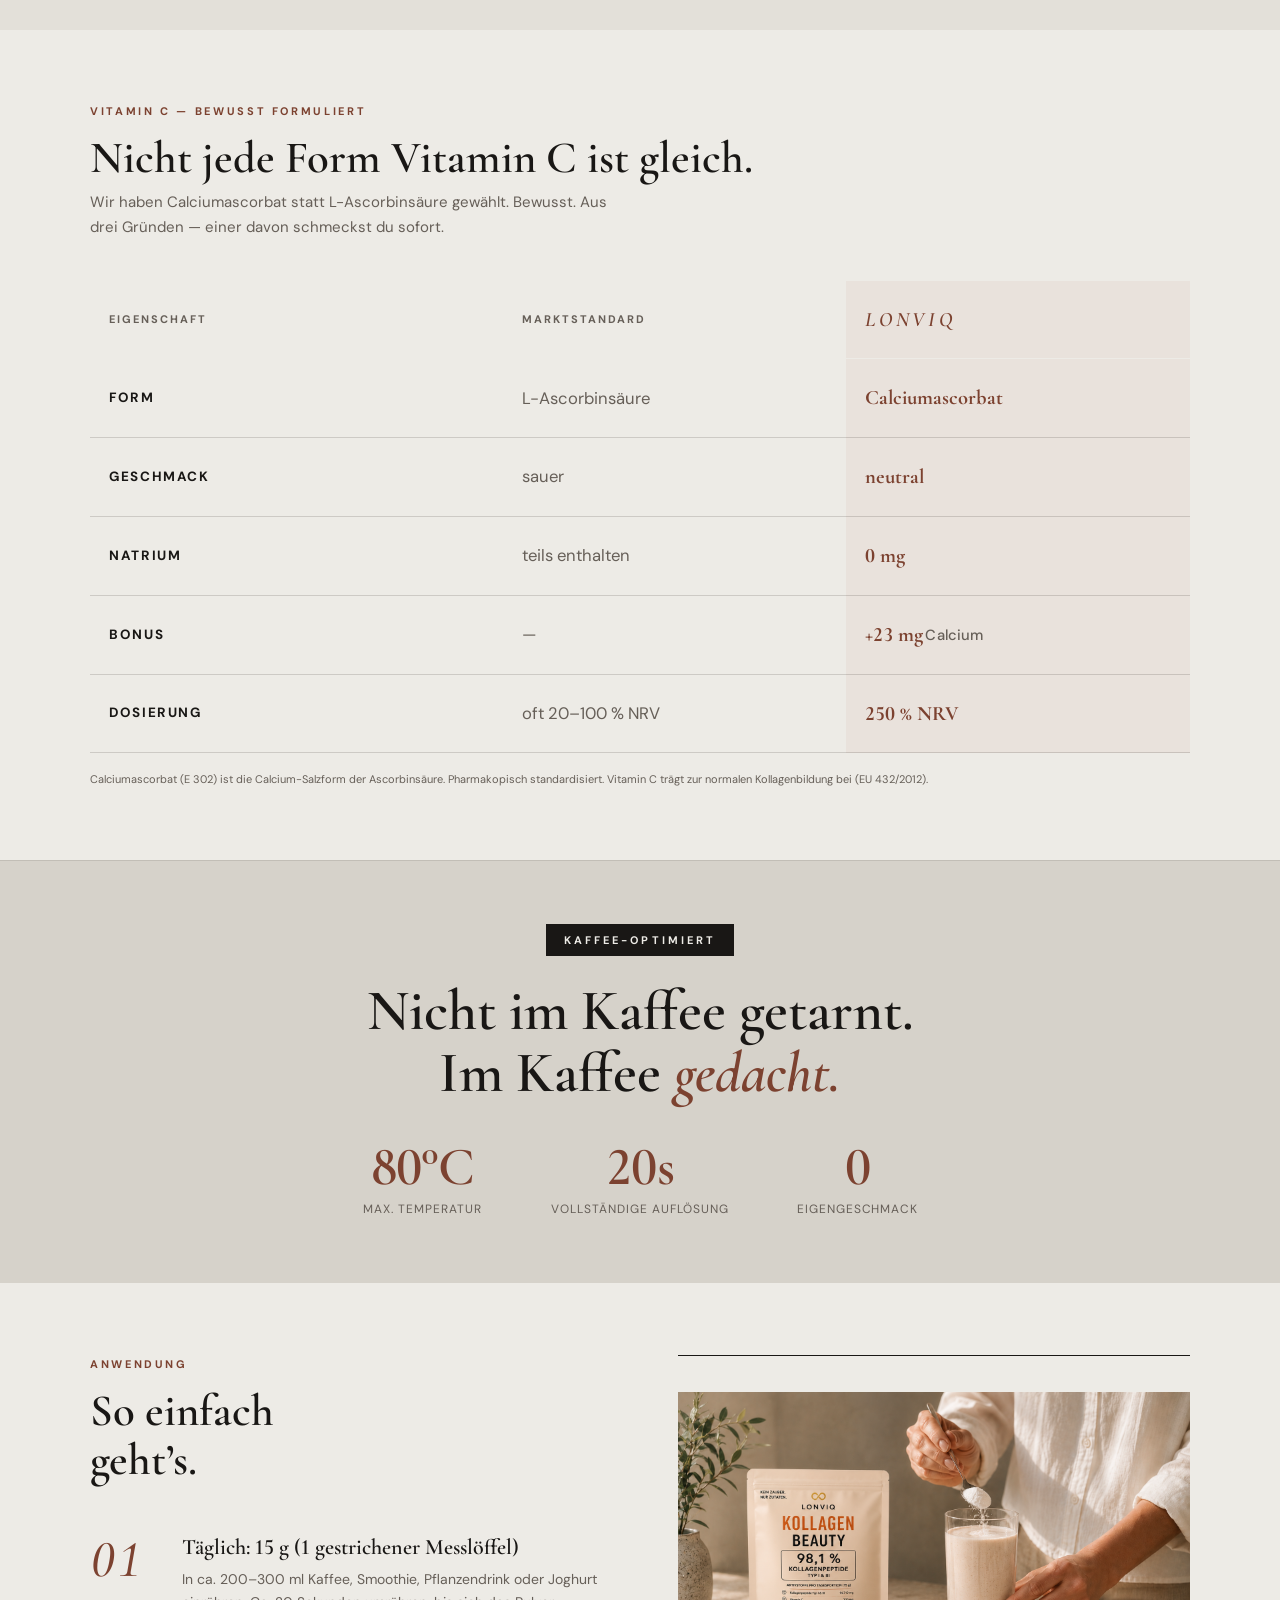
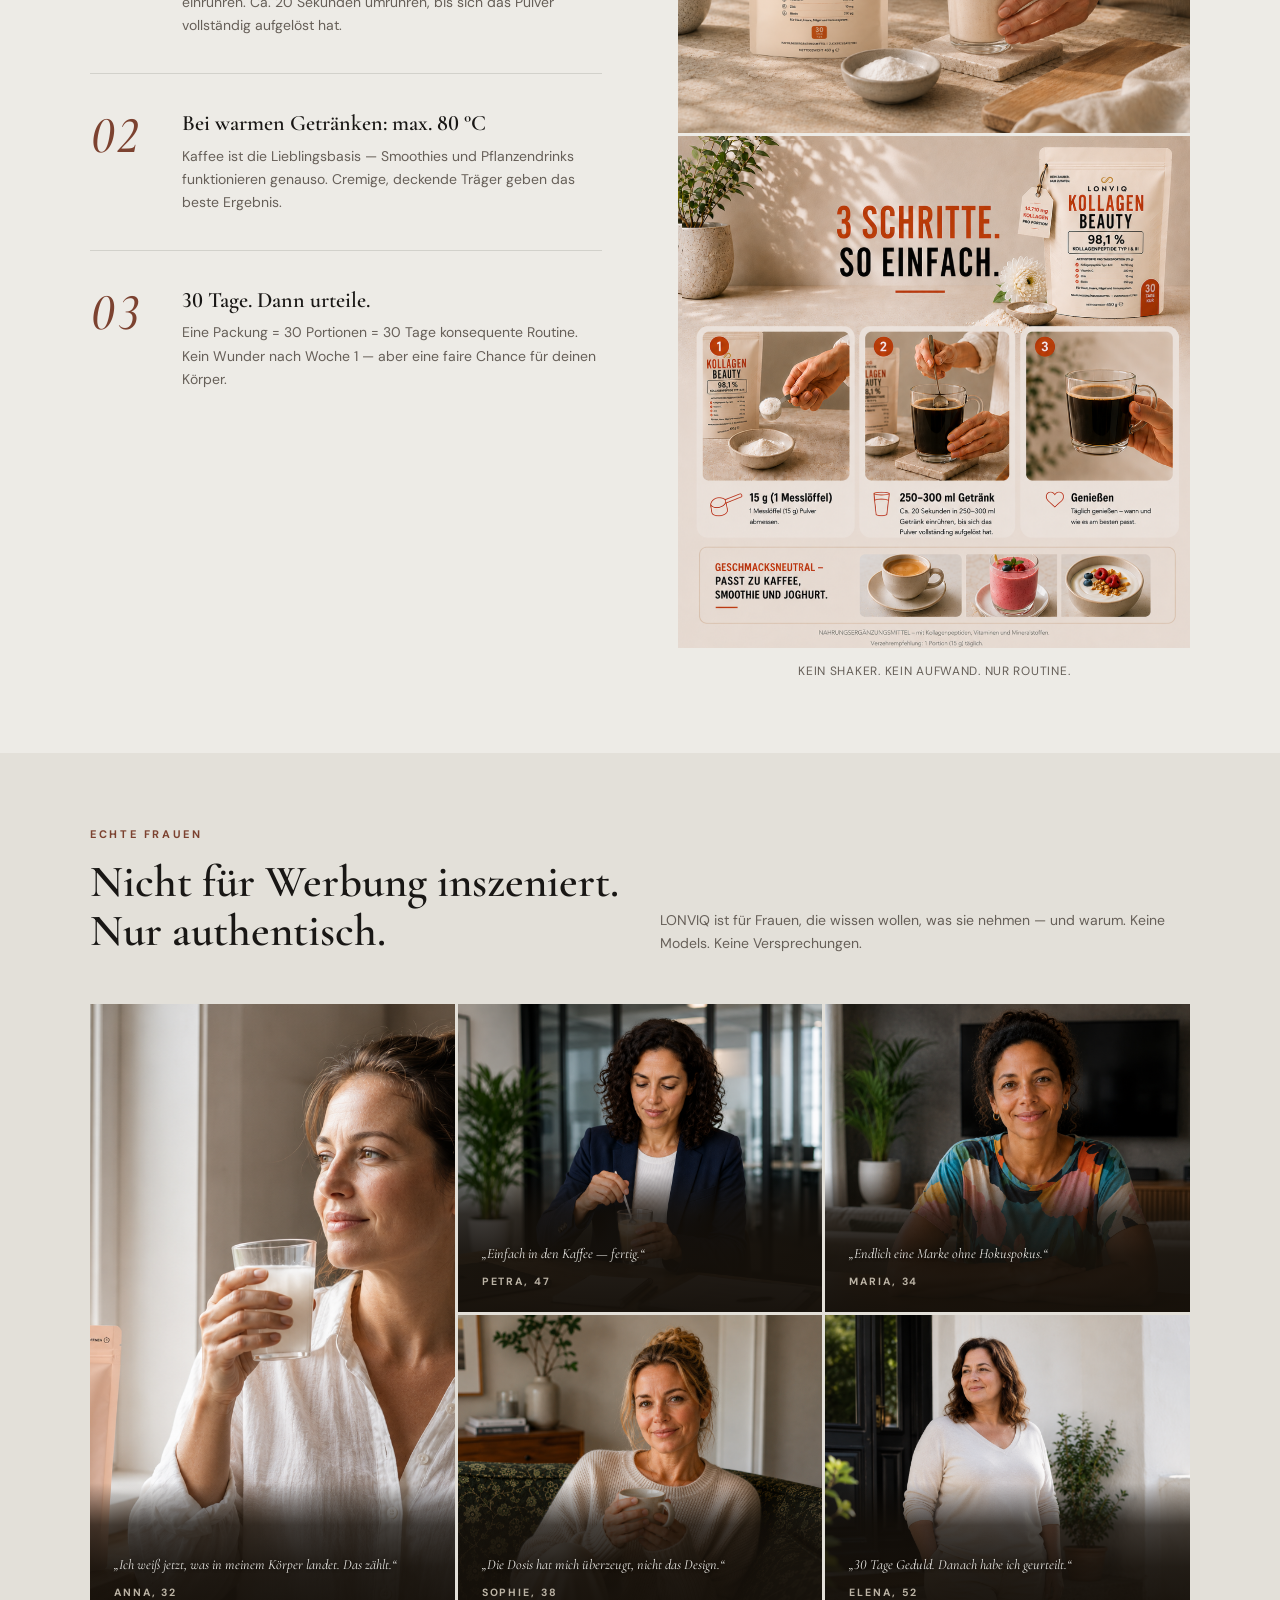
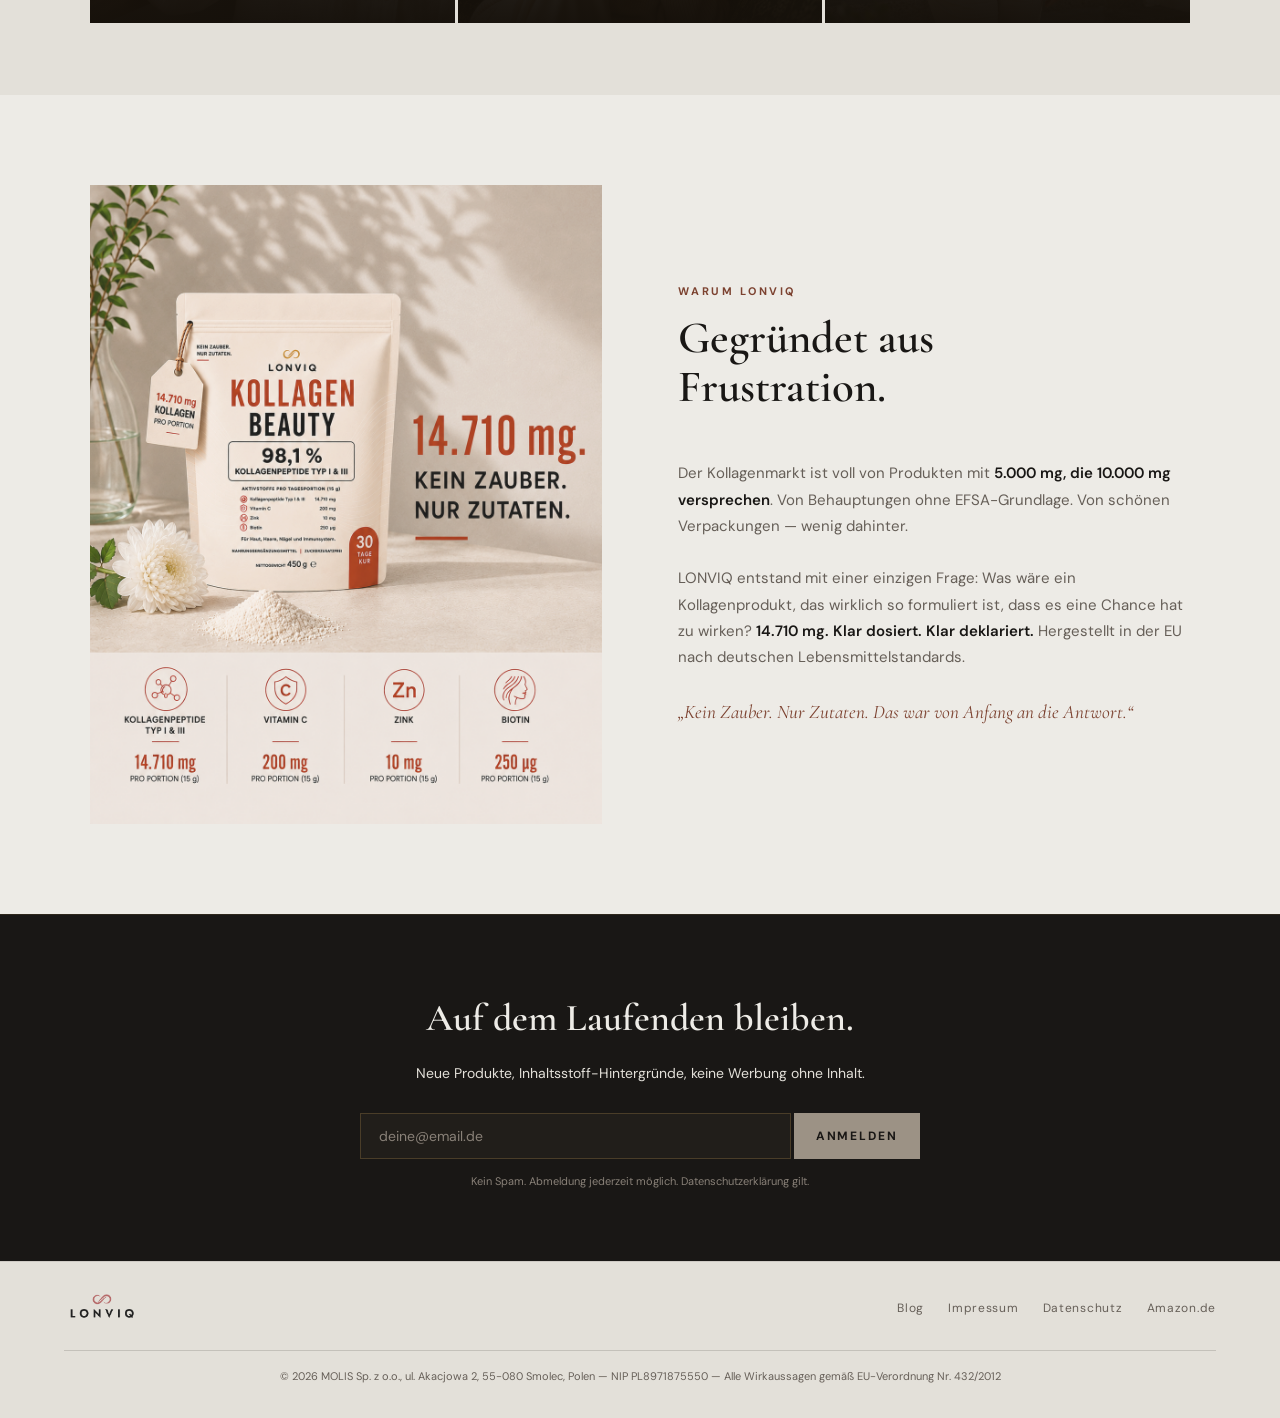
==== commit 6c73d2af: "Add files via upload" ====
--- a/index.html
+++ b/index.html
@@ -1,36 +1,35 @@
 <!DOCTYPE html>
+
 <html lang="de">
 <head>
-<meta charset="UTF-8">
-<meta name="viewport" content="width=device-width, initial-scale=1.0">
-<title>LONVIQ Kollagen Beauty &mdash; Kein Zauber. Nur Zutaten.</title>
-<meta name="description" content="LONVIQ Kollagen Beauty: 14.710 mg hydrolysierte Rinderkollagenpeptide Typ I &amp; III, Vitamin C (Calciumascorbat), Zink, Biotin. Volle Dosis. Ohne Kompromisse. Amazon.de.">
-<meta name="keywords" content="kollagen pulver, kollagenpeptide, kollagen beauty, 14710mg kollagen, bovines kollagen, vitamin c biotin zink, nahrungsergänzungsmittel, LONVIQ">
-<link rel="canonical" href="https://lonviq.com/">
-<meta name="robots" content="index, follow, max-image-preview:large, max-snippet:-1, max-video-preview:-1">
-<meta name="theme-color" content="#F0E7CE">
-<meta property="og:title" content="LONVIQ Kollagen Beauty &mdash; Kein Zauber. Nur Zutaten.">
-<meta property="og:description" content="14.710 mg hydrolysierte Kollagenpeptide. Mit Vitamin C, Zink und Biotin. Volle Dosis. Keine Abk\u00fcrzungen.">
-<meta property="og:image" content="https://lonviq.com/product-stilllife.png">
-<meta property="og:type" content="product">
-<meta property="og:url" content="https://lonviq.com/">
-<meta property="og:locale" content="de_DE">
-<meta property="og:locale:alternate" content="en_GB">
-<meta name="twitter:card" content="summary_large_image">
-<meta name="twitter:title" content="LONVIQ Kollagen Beauty &mdash; Kein Zauber. Nur Zutaten.">
-<meta name="twitter:description" content="14.710 mg Kollagenpeptide. Kein Zauber. Nur Zutaten.">
-<meta name="twitter:image" content="https://lonviq.com/product-stilllife.png">
-<link rel="preconnect" href="https://fonts.googleapis.com">
-<link rel="preconnect" href="https://fonts.gstatic.com" crossorigin>
-<link href="https://fonts.googleapis.com/css2?family=Cormorant+Garamond:ital,wght@0,400;0,500;0,600;0,700;1,400;1,500;1,600&family=DM+Sans:opsz,wght@9..40,400;9..40,500;9..40,600;9..40,700&display=swap" rel="stylesheet">
-
+<meta charset="utf-8"/>
+<meta content="width=device-width, initial-scale=1.0" name="viewport"/>
+<title>LONVIQ Kollagen Beauty — Kein Zauber. Nur Zutaten.</title>
+<meta content="LONVIQ Kollagen Beauty: 14.710 mg hydrolysierte Rinderkollagenpeptide Typ I &amp; III, Vitamin C (Calciumascorbat), Zink, Biotin. Volle Dosis. Ohne Kompromisse. Amazon.de." name="description"/>
+<meta content="kollagen pulver, kollagenpeptide, kollagen beauty, 14710mg kollagen, bovines kollagen, vitamin c biotin zink, nahrungsergänzungsmittel, LONVIQ" name="keywords"/>
+<link href="https://lonviq.com/" rel="canonical"/>
+<meta content="index, follow, max-image-preview:large, max-snippet:-1, max-video-preview:-1" name="robots"/>
+<meta content="#F0E7CE" name="theme-color"/>
+<meta content="LONVIQ Kollagen Beauty — Kein Zauber. Nur Zutaten." property="og:title"/>
+<meta content="14.710 mg hydrolysierte Kollagenpeptide. Mit Vitamin C, Zink und Biotin. Volle Dosis. Keine Abk\u00fcrzungen." property="og:description"/>
+<meta content="https://lonviq.com/product-stilllife.png" property="og:image"/>
+<meta content="product" property="og:type"/>
+<meta content="https://lonviq.com/" property="og:url"/>
+<meta content="de_DE" property="og:locale"/>
+<meta content="en_GB" property="og:locale:alternate"/>
+<meta content="summary_large_image" name="twitter:card"/>
+<meta content="LONVIQ Kollagen Beauty — Kein Zauber. Nur Zutaten." name="twitter:title"/>
+<meta content="14.710 mg Kollagenpeptide. Kein Zauber. Nur Zutaten." name="twitter:description"/>
+<meta content="https://lonviq.com/product-stilllife.png" name="twitter:image"/>
+<link href="https://fonts.googleapis.com" rel="preconnect"/>
+<link crossorigin="" href="https://fonts.gstatic.com" rel="preconnect"/>
+<link href="https://fonts.googleapis.com/css2?family=Cormorant+Garamond:ital,wght@0,400;0,500;0,600;0,700;1,400;1,500;1,600&amp;family=DM+Sans:opsz,wght@9..40,400;9..40,500;9..40,600;9..40,700&amp;display=swap" rel="stylesheet"/>
 <script type="application/ld+json">
 {"@context":"https://schema.org","@type":"Product","name":"LONVIQ Kollagen Beauty","image":"https://lonviq.com/product-stilllife.png","description":"14.710 mg hydrolysierte Rinderkollagenpeptide Typ I & III mit Vitamin C (Calciumascorbat), Zink und Biotin. 450 g Pulver, 30 Portionen.","sku":"LONVIQ-KB-450","gtin13":"5908119889804","category":"Nahrungsergänzungsmittel","brand":{"@type":"Brand","name":"LONVIQ"},"manufacturer":{"@type":"Organization","name":"MOLIS Sp. z o.o.","address":{"@type":"PostalAddress","streetAddress":"ul. Akacjowa 2","postalCode":"55-080","addressLocality":"Smolec","addressCountry":"PL"}},"offers":{"@type":"Offer","availability":"https://schema.org/InStock","url":"https://www.amazon.de/s?k=lonviq","priceCurrency":"EUR","price":"36.95","priceValidUntil":"2027-12-31"}}
 </script>
 <script type="application/ld+json">
 {"@context":"https://schema.org","@type":"Organization","name":"LONVIQ","url":"https://lonviq.com/","logo":"https://lonviq.com/lonviq-logo.png","sameAs":["https://www.amazon.de/s?k=lonviq"]}
 </script>
-
 <style>
 /* =========================================
    MOBILE OVERFLOW FIX
@@ -106,9 +105,13 @@
 img { max-width:100%; display:block; }
 a { color: inherit; text-decoration:none; }
 
-/* Language toggle */
-body.lang-en .de { display:none !important; }
-body.lang-de .en { display:none !important; }
+/* Language toggle (3 languages: de / en / pl) */
+body.lang-en .de, body.lang-en .pl { display:none !important; }
+body.lang-de .en, body.lang-de .pl { display:none !important; }
+body.lang-pl .de, body.lang-pl .en { display:none !important; }
+/* auto-fallback: a .de with no .pl sibling gets .nopl (added by JS) and stays
+   visible for PL visitors, so untranslated bits show German, never blank */
+body.lang-pl .de.nopl { display:revert !important; }
 
 /* =========================================
    NAV
@@ -790,498 +793,484 @@
   .nav-cta { display:none; }
   .women-grid { grid-template-columns:1fr; }
 }
+
+body.lang-pl .journal-teaser, body.lang-pl .nav-link[href="/blog/"], body.lang-pl a[href="/blog/"] { display:none !important; }
 </style>
 </head>
-
 <body class="lang-de">
-
 <!-- ============ NAV ============ -->
 <nav class="nav">
-  <a href="/" class="nav-logo-link">
-    <img src="/lonviq-logo.png"
-         alt="LONVIQ" class="nav-logo-img" height="36">
-  </a>
-  <div class="nav-right">
-    <a class="nav-link" href="/blog/">
-      <span class="de">Blog</span>
-      <span class="en">Blog</span>
-    </a>
-    <button class="lang-btn active" id="btn-de" onclick="setLang('de')">DE</button>
-    <button class="lang-btn" id="btn-en" onclick="setLang('en')">EN</button>
-    <a class="nav-cta" href="https://www.amazon.de/s?k=lonviq" target="_blank" rel="noopener">
-      <span class="de">Amazon.de</span>
-      <span class="en">Amazon.de</span>
-    </a>
-  </div>
+<a class="nav-logo-link" href="/">
+<img alt="LONVIQ" class="nav-logo-img" height="36" src="/lonviq-logo.png"/>
+</a>
+<div class="nav-right">
+<a class="nav-link" href="/blog/">
+<span class="de">Blog</span><span class="pl">Blog</span>
+<span class="en">Blog</span>
+</a>
+<button class="lang-btn active" id="btn-de" onclick="setLang('de')">DE</button>
+<button class="lang-btn" id="btn-en" onclick="setLang('en')">EN</button>
+<a class="nav-cta" href="https://www.amazon.de/s?k=lonviq" rel="noopener" target="_blank">
+<span class="de">Amazon.de</span><span class="pl">Amazon.de</span>
+<span class="en">Amazon.de</span>
+</a>
+</div>
 </nav>
-
 <!-- ============ HERO ============ -->
 <section class="hero">
-  <div class="hero-text">
-    <p class="hero-eyebrow de">Kollagen Beauty &mdash; Neue Generation</p>
-    <p class="hero-eyebrow en">Collagen Beauty &mdash; Next Generation</p>
-
-    <h1 class="hero-headline">
-      <span class="de">Kein Zauber.<br><em>Nur Zutaten.</em></span>
-      <span class="en">No Magic.<br><em>Just Ingredients.</em></span>
-    </h1>
-
-    <p class="hero-sub de">
-      <strong>14.710 mg</strong> hydrolysiertes Rinderkollagen Typ I &amp; III.
-      Vitamin C als Calciumascorbat. Zink. Biotin.<br>
-      Volle Dosis. Keine Abk&uuml;rzungen. Keine Versprechen ohne Belege.
-    </p>
-    <p class="hero-sub en">
-      <strong>14,710 mg</strong> hydrolysed bovine collagen peptides Type I &amp; III.
-      Vitamin C as calcium ascorbate. Zinc. Biotin.<br>
+<div class="hero-text">
+<p class="hero-eyebrow de">Kollagen Beauty — Neue Generation</p><p class="hero-eyebrow pl">Kollagen Beauty — nowa generacja</p>
+<p class="hero-eyebrow en">Collagen Beauty — Next Generation</p>
+<h1 class="hero-headline">
+<span class="de">Kein Zauber.<br/><em>Nur Zutaten.</em></span><span class="pl">Bez magii.<br/><em>Tylko składniki.</em></span>
+<span class="en">No Magic.<br/><em>Just Ingredients.</em></span>
+</h1>
+<p class="hero-sub de">
+<strong>14.710 mg</strong> hydrolysiertes Rinderkollagen Typ I &amp; III.
+      Vitamin C als Calciumascorbat. Zink. Biotin.<br/>
+      Volle Dosis. Keine Abkürzungen. Keine Versprechen ohne Belege.
+    </p><p class="hero-sub pl"><strong>14 710 mg</strong> hydrolizowanego kolagenu wołowego typu I i III. Witamina C jako askorbinian wapnia. Cynk. Biotyna.<br/>Pełna dawka. Bez skrótów. Bez obietnic bez pokrycia.</p>
+<p class="hero-sub en">
+<strong>14,710 mg</strong> hydrolysed bovine collagen peptides Type I &amp; III.
+      Vitamin C as calcium ascorbate. Zinc. Biotin.<br/>
       Full dose. No shortcuts. No claims without evidence.
     </p>
-
-    <div class="hero-actions">
-      <a class="btn-primary de" href="https://www.amazon.de/s?k=lonviq" target="_blank" rel="noopener">Jetzt kaufen &rarr;</a>
-      <a class="btn-primary en" href="https://www.amazon.de/s?k=lonviq" target="_blank" rel="noopener">Buy now &rarr;</a>
-      <button class="btn-secondary de" onclick="document.querySelector('.heroes').scrollIntoView({behavior:'smooth'})">Inhaltsstoffe &darr;</button>
-      <button class="btn-secondary en" onclick="document.querySelector('.heroes').scrollIntoView({behavior:'smooth'})">Ingredients &darr;</button>
-    </div>
-  </div>
-
-  <div class="hero-img">
-    <img src="/product-lifestyle.png"
-         alt="LONVIQ Kollagen Beauty im Alltag" loading="eager">
-    <div class="hero-img-overlay"></div>
-  </div>
+<div class="hero-actions">
+<a class="btn-primary de" href="https://www.amazon.de/s?k=lonviq" rel="noopener" target="_blank">Jetzt kaufen →</a><a class="btn-primary pl">Kup teraz →</a>
+<a class="btn-primary en" href="https://www.amazon.de/s?k=lonviq" rel="noopener" target="_blank">Buy now →</a>
+<button class="btn-secondary de" onclick="document.querySelector('.heroes').scrollIntoView({behavior:'smooth'})">Inhaltsstoffe ↓</button><button class="btn-secondary pl">Składniki ↓</button>
+<button class="btn-secondary en" onclick="document.querySelector('.heroes').scrollIntoView({behavior:'smooth'})">Ingredients ↓</button>
+</div>
+</div>
+<div class="hero-img">
+<img alt="LONVIQ Kollagen Beauty im Alltag" loading="eager" src="/product-lifestyle.png"/>
+<div class="hero-img-overlay"></div>
+</div>
 </section>
-
 <!-- ============ STAT BAR ============ -->
 <div class="statbar">
-  <div class="stat-item">
-    <span class="stat-number">14.710</span>
-    <span class="stat-label de">mg Kollagen pro Tag</span>
-    <span class="stat-label en">mg Collagen per day</span>
-  </div>
-  <div class="stat-item">
-    <span class="stat-number">30</span>
-    <span class="stat-label de">Portionen &middot; 450 g</span>
-    <span class="stat-label en">Servings &middot; 450 g</span>
-  </div>
-  <div class="stat-item">
-    <span class="stat-number">I &amp; III</span>
-    <span class="stat-label de">Bovines Kollagen</span>
-    <span class="stat-label en">Bovine Collagen</span>
-  </div>
-</div>
-
+<div class="stat-item">
+<span class="stat-number">14.710</span>
+<span class="stat-label de">mg Kollagen pro Tag</span><span class="stat-label pl">mg kolagenu dziennie</span>
+<span class="stat-label en">mg Collagen per day</span>
+</div>
+<div class="stat-item">
+<span class="stat-number">30</span>
+<span class="stat-label de">Portionen · 450 g</span><span class="stat-label pl">porcji · 450 g</span>
+<span class="stat-label en">Servings · 450 g</span>
+</div>
+<div class="stat-item">
+<span class="stat-number">I &amp; III</span>
+<span class="stat-label de">Kollagenpeptide Typ</span><span class="stat-label pl">Peptydy kolagenu typu</span>
+<span class="stat-label en">Collagen peptide type</span>
+</div>
+</div>
 <!-- ============ MANIFESTO ============ -->
 <section class="manifesto">
-  <p class="manifesto-eyebrow de">Unsere Haltung</p>
-  <p class="manifesto-eyebrow en">Our Position</p>
-  <h2 class="manifesto-headline de">
-    Wir verkaufen keine Versprechen.<br>Wir dosieren.
+<p class="manifesto-eyebrow de">Unsere Haltung</p><p class="manifesto-eyebrow pl">Nasze podejście</p>
+<p class="manifesto-eyebrow en">Our Position</p>
+<h2 class="manifesto-headline de">
+    Wir verkaufen keine Versprechen.<br/>Wir dosieren.
+  </h2><h2 class="manifesto-headline pl">Nie sprzedajemy obietnic.<br/>Dawkujemy.</h2>
+<h2 class="manifesto-headline en">
+    We don’t sell promises.<br/>We dose.
   </h2>
-  <h2 class="manifesto-headline en">
-    We don&rsquo;t sell promises.<br>We dose.
-  </h2>
-  <p class="manifesto-sub de">
-    Jede Zutat in LONVIQ hat einen Grund, dort zu sein. Jede Dosis ist so gew&auml;hlt,
-    dass sie wirken kann. Alle Wirkaussagen basieren auf zugelassenen EFSA-Angaben &mdash;
+<p class="manifesto-sub de">
+    Jede Zutat in LONVIQ hat einen Grund, dort zu sein. Jede Dosis ist so gewählt,
+    dass sie wirken kann. Alle Wirkaussagen basieren auf zugelassenen EFSA-Angaben —
     oder wir machen sie nicht.
-  </p>
-  <p class="manifesto-sub en">
+  </p><p class="manifesto-sub pl">Każdy składnik w LONVIQ ma powód, żeby tam być. Każda dawka jest dobrana tak, żeby mogła działać. Wszystkie deklaracje opieramy na dozwolonych oświadczeniach EFSA — albo ich nie stawiamy.</p>
+<p class="manifesto-sub en">
     Every ingredient in LONVIQ has a reason to be there. Every dose is chosen to have a real effect.
-    All claims are based on approved EFSA statements &mdash; or we don&rsquo;t make them.
+    All claims are based on approved EFSA statements — or we don’t make them.
   </p>
 </section>
-
 <!-- ============ NUMBER HEROES ============ -->
 <section class="heroes" id="produkt">
-  <div class="heroes-grid">
-
-    <div class="hero-card">
-      <span class="hero-card-eye de">Inhaltsstoff</span>
-      <span class="hero-card-eye en">Ingredient</span>
-      <div class="hero-card-num">
-        <span class="hero-card-n">250</span>
-        <span class="hero-card-u">%</span>
-      </div>
-      <span class="hero-card-label de">NRV Vitamin C (als Calciumascorbat)</span>
-      <span class="hero-card-label en">NRV Vitamin C (as calcium ascorbate)</span>
-      <p class="hero-card-claim de">Vitamin C tr&auml;gt zur normalen Kollagenbildung bei.*</p>
-      <p class="hero-card-claim en">Vitamin C contributes to normal collagen formation.*</p>
-      <span class="hero-card-footnote">*EU-Verordnung Nr.&nbsp;432/2012</span>
-    </div>
-
-    <div class="hero-card">
-      <span class="hero-card-eye de">Inhaltsstoff</span>
-      <span class="hero-card-eye en">Ingredient</span>
-      <div class="hero-card-num">
-        <span class="hero-card-n">500</span>
-        <span class="hero-card-u">%</span>
-      </div>
-      <span class="hero-card-label de">NRV Biotin</span>
-      <span class="hero-card-label en">NRV Biotin</span>
-      <p class="hero-card-claim de">Biotin tr&auml;gt zur Erhaltung normaler Haut und normaler Haare bei.*</p>
-      <p class="hero-card-claim en">Biotin contributes to maintenance of normal skin and normal hair.*</p>
-      <span class="hero-card-footnote">*EU-Verordnung Nr.&nbsp;432/2012</span>
-    </div>
-
-    <div class="hero-card">
-      <span class="hero-card-eye de">Inhaltsstoff</span>
-      <span class="hero-card-eye en">Ingredient</span>
-      <div class="hero-card-num">
-        <span class="hero-card-n">100</span>
-        <span class="hero-card-u">%</span>
-      </div>
-      <span class="hero-card-label de">NRV Zink</span>
-      <span class="hero-card-label en">NRV Zinc</span>
-      <p class="hero-card-claim de">Zink tr&auml;gt zur Erhaltung normaler Haut bei.*</p>
-      <p class="hero-card-claim en">Zinc contributes to maintenance of normal skin.*</p>
-      <span class="hero-card-footnote">*EU-Verordnung Nr.&nbsp;432/2012</span>
-    </div>
-
-  </div>
+<div class="heroes-grid">
+<div class="hero-card">
+<span class="hero-card-eye de">Inhaltsstoff</span><span class="hero-card-eye pl">Składnik</span>
+<span class="hero-card-eye en">Ingredient</span>
+<div class="hero-card-num">
+<span class="hero-card-n">250</span>
+<span class="hero-card-u">%</span>
+</div>
+<span class="hero-card-label de">NRV Vitamin C (als Calciumascorbat)</span><span class="hero-card-label pl">RWS witamina C (jako askorbinian wapnia)</span>
+<span class="hero-card-label en">NRV Vitamin C (as calcium ascorbate)</span>
+<p class="hero-card-claim de">Vitamin C trägt zur normalen Kollagenbildung bei.*</p><p class="hero-card-claim pl">Witamina C pomaga w prawidłowej produkcji kolagenu.*</p>
+<p class="hero-card-claim en">Vitamin C contributes to normal collagen formation.*</p>
+<span class="hero-card-footnote">*EU-Verordnung Nr. 432/2012</span>
+</div>
+<div class="hero-card">
+<span class="hero-card-eye de">Inhaltsstoff</span><span class="hero-card-eye pl">Składnik</span>
+<span class="hero-card-eye en">Ingredient</span>
+<div class="hero-card-num">
+<span class="hero-card-n">500</span>
+<span class="hero-card-u">%</span>
+</div>
+<span class="hero-card-label de">NRV Biotin</span><span class="hero-card-label pl">RWS biotyna</span>
+<span class="hero-card-label en">NRV Biotin</span>
+<p class="hero-card-claim de">Biotin trägt zur Erhaltung normaler Haut und normaler Haare bei.*</p><p class="hero-card-claim pl">Biotyna pomaga w utrzymaniu prawidłowego stanu skóry i włosów.*</p>
+<p class="hero-card-claim en">Biotin contributes to maintenance of normal skin and normal hair.*</p>
+<span class="hero-card-footnote">*EU-Verordnung Nr. 432/2012</span>
+</div>
+<div class="hero-card">
+<span class="hero-card-eye de">Inhaltsstoff</span><span class="hero-card-eye pl">Składnik</span>
+<span class="hero-card-eye en">Ingredient</span>
+<div class="hero-card-num">
+<span class="hero-card-n">100</span>
+<span class="hero-card-u">%</span>
+</div>
+<span class="hero-card-label de">NRV Zink</span><span class="hero-card-label pl">RWS cynk</span>
+<span class="hero-card-label en">NRV Zinc</span>
+<p class="hero-card-claim de">Zink trägt zur Erhaltung normaler Haut bei.*</p><p class="hero-card-claim pl">Cynk pomaga w utrzymaniu prawidłowego stanu skóry.*</p>
+<p class="hero-card-claim en">Zinc contributes to maintenance of normal skin.*</p>
+<span class="hero-card-footnote">*EU-Verordnung Nr. 432/2012</span>
+</div>
+</div>
 </section>
-
 <!-- ============ COMPARISON ============ -->
 <section class="comparison" id="doseSection">
-  <div class="comparison-inner">
-    <p class="section-eye de">Die Dosis &mdash; sichtbar gemacht</p>
-    <p class="section-eye en">The dose &mdash; made visible</p>
-    <h2 class="section-title de">10.000 mg ist der Standard.<br>Wir fanden das nicht genug.</h2>
-    <h2 class="section-title en">10,000 mg is the standard.<br>We found that insufficient.</h2>
-    <p class="dose-sub de">Keine Behauptung, ein Ma&szlig;. Jede Tagesportion enth&auml;lt 14.710 mg Kollagenpeptide Typ I &amp; III &mdash; 47 % &uuml;ber dem, was der Markt &bdquo;volle Dosis&ldquo; nennt.</p>
-    <p class="dose-sub en">Not a claim &mdash; a measurement. Each daily serving contains 14,710 mg collagen peptides Type I &amp; III &mdash; 47 % above what the market calls a &ldquo;full dose&rdquo;.</p>
-
-    <div class="dose-grid">
-      <div class="dose-product">
-        <img id="doseTilt" src="/product-stilllife.png" alt="LONVIQ Kollagen Beauty 450 g Doypack">
-      </div>
-
-      <div class="meters">
-        <div class="meter">
-          <div class="tube"><div class="fill fill--std" id="doseFillStd"></div></div>
-          <div class="meter-num"><span id="doseNumStd">0</span><span class="u">mg</span></div>
-          <p class="meter-label de">Marktstandard</p>
-          <p class="meter-label en">Market standard</p>
-        </div>
-
-        <div class="meter meter--hero">
-          <div class="tube-wrap">
-            <div class="tube"><div class="fill fill--lon" id="doseFillLon"></div></div>
-            <div class="std-mark" id="doseStdMark">
-              <span><span class="de">Standard 10.000 mg</span><span class="en">Standard 10,000 mg</span></span>
-            </div>
-          </div>
-          <div class="meter-num"><span id="doseNumLon">0</span><span class="u">mg</span></div>
-          <p class="meter-label">LONVIQ</p>
-        </div>
-
-        <div class="delta">+47 %<small><span class="de">mehr Kollagen</span><span class="en">more collagen</span></small></div>
-      </div>
-    </div>
-
-    <!-- Journal: internal crawl path to blog -->
-    <div class="journal-teaser">
-      <p class="journal-eye de">Aus dem Journal</p>
-      <p class="journal-eye en">From the Journal</p>
-      <div class="journal-links">
-        <a class="journal-link de" href="/blog/wie-viel-kollagen-pro-tag.html">Wie viel Kollagen pro Tag? &rarr;</a>
-        <a class="journal-link en" href="/blog/how-much-collagen-per-day.html">How much collagen per day? &rarr;</a>
-        <a class="journal-link de" href="/blog/marines-vs-bovines-kollagen.html">Marines vs. bovines Kollagen &rarr;</a>
-        <a class="journal-link en" href="/blog/marine-vs-bovine-collagen.html">Marine vs. bovine collagen &rarr;</a>
-        <a class="journal-link de" href="/blog/wann-sieht-man-kollagen-ergebnisse.html">Wann sieht man Ergebnisse? &rarr;</a>
-        <a class="journal-link en" href="/blog/when-do-you-see-collagen-results.html">When do you see results? &rarr;</a>
-      </div>
-    </div>
-  </div>
+<div class="comparison-inner">
+<p class="section-eye de">Die Dosis — sichtbar gemacht</p><p class="section-eye pl">Dawka — pokazana wprost</p>
+<p class="section-eye en">The dose — made visible</p>
+<h2 class="section-title de">10.000 mg ist der Standard.<br/>Wir fanden das nicht genug.</h2><h2 class="section-title pl">10 000 mg to standard.<br/>Uznaliśmy, że to za mało.</h2>
+<h2 class="section-title en">10,000 mg is the standard.<br/>We found that insufficient.</h2>
+<p class="dose-sub de">Keine Behauptung, ein Maß. Jede Tagesportion enthält 14.710 mg Kollagenpeptide Typ I &amp; III — 47 % über dem, was der Markt „volle Dosis“ nennt.</p><p class="dose-sub pl">Nie deklaracja — pomiar. Każda dzienna porcja zawiera 14 710 mg peptydów kolagenu typu I i III — o 47% więcej niż to, co rynek nazywa „pełną dawką”.</p>
+<p class="dose-sub en">Not a claim — a measurement. Each daily serving contains 14,710 mg collagen peptides Type I &amp; III — 47 % above what the market calls a “full dose”.</p>
+<div class="dose-grid">
+<div class="dose-product">
+<img alt="LONVIQ Kollagen Beauty 450 g Doypack" id="doseTilt" src="/product-stilllife.png"/>
+</div>
+<div class="meters">
+<div class="meter">
+<div class="tube"><div class="fill fill--std" id="doseFillStd"></div></div>
+<div class="meter-num"><span id="doseNumStd">0</span><span class="u">mg</span></div>
+<p class="meter-label de">Marktstandard</p><p class="meter-label pl">Standard rynkowy</p>
+<p class="meter-label en">Market standard</p>
+</div>
+<div class="meter meter--hero">
+<div class="tube-wrap">
+<div class="tube"><div class="fill fill--lon" id="doseFillLon"></div></div>
+<div class="std-mark" id="doseStdMark">
+<span><span class="de">Standard 10.000 mg</span><span class="pl">Standard 10 000 mg</span><span class="en">Standard 10,000 mg</span></span>
+</div>
+</div>
+<div class="meter-num"><span id="doseNumLon">0</span><span class="u">mg</span></div>
+<p class="meter-label">LONVIQ</p>
+</div>
+<div class="delta">+47 %<small><span class="de">mehr Kollagen</span><span class="pl">więcej kolagenu</span><span class="en">more collagen</span></small></div>
+</div>
+</div>
+<!-- Journal: internal crawl path to blog -->
+<div class="journal-teaser">
+<p class="journal-eye de">Aus dem Journal</p><p class="journal-eye pl">Z bloga</p>
+<p class="journal-eye en">From the Journal</p>
+<div class="journal-links">
+<a class="journal-link de" href="/blog/wie-viel-kollagen-pro-tag.html">Wie viel Kollagen pro Tag? →</a><a class="journal-link pl">Ile kolagenu dziennie? →</a>
+<a class="journal-link en" href="/blog/how-much-collagen-per-day.html">How much collagen per day? →</a>
+<a class="journal-link de" href="/blog/marines-vs-bovines-kollagen.html">Marines vs. bovines Kollagen →</a><a class="journal-link pl">Kolagen morski czy wołowy? →</a>
+<a class="journal-link en" href="/blog/marine-vs-bovine-collagen.html">Marine vs. bovine collagen →</a>
+<a class="journal-link de" href="/blog/wann-sieht-man-kollagen-ergebnisse.html">Wann sieht man Ergebnisse? →</a><a class="journal-link pl">Kiedy widać efekty? →</a>
+<a class="journal-link en" href="/blog/when-do-you-see-collagen-results.html">When do you see results? →</a>
+</div>
+</div>
+</div>
 </section>
-
 <!-- ============ VITAMIN C TABLE ============ -->
 <section class="vctable">
-  <div class="vctable-inner">
-    <p class="vctable-eye de">Vitamin C &mdash; bewusst formuliert</p>
-    <p class="vctable-eye en">Vitamin C &mdash; consciously formulated</p>
-    <h2 class="vctable-title de">Nicht jede Form Vitamin C ist gleich.</h2>
-    <h2 class="vctable-title en">Not every form of Vitamin C is equal.</h2>
-    <p class="vctable-sub de">
-      Wir haben Calciumascorbat statt L-Ascorbins&auml;ure gew&auml;hlt. Bewusst.
-      Aus drei Gr&uuml;nden &mdash; einer davon schmeckst du sofort.
+<div class="vctable-inner">
+<p class="vctable-eye de">Vitamin C — bewusst formuliert</p><p class="vctable-eye pl">Witamina C — świadomie dobrana</p>
+<p class="vctable-eye en">Vitamin C — consciously formulated</p>
+<h2 class="vctable-title de">Nicht jede Form Vitamin C ist gleich.</h2><h2 class="vctable-title pl">Nie każda forma witaminy C jest taka sama.</h2>
+<h2 class="vctable-title en">Not every form of Vitamin C is equal.</h2>
+<p class="vctable-sub de">
+      Wir haben Calciumascorbat statt L-Ascorbinsäure gewählt. Bewusst.
+      Aus drei Gründen — einer davon schmeckst du sofort.
+    </p><p class="vctable-sub pl">Wybraliśmy askorbinian wapnia zamiast kwasu L-askorbinowego. Świadomie. Z trzech powodów — jeden poczujesz od razu.</p>
+<p class="vctable-sub en">
+      We chose calcium ascorbate instead of L-ascorbic acid. Deliberately.
+      For three reasons — one of which you can taste immediately.
     </p>
-    <p class="vctable-sub en">
-      We chose calcium ascorbate instead of L-ascorbic acid. Deliberately.
-      For three reasons &mdash; one of which you can taste immediately.
-    </p>
-
-    <div class="vctable-grid">
-      <div class="vctable-row vctable-header">
-        <div class="vctable-cell"><span class="de">Eigenschaft</span><span class="en">Property</span></div>
-        <div class="vctable-cell"><span class="de">Marktstandard</span><span class="en">Market standard</span></div>
-        <div class="vctable-cell lonviq">LONVIQ</div>
-      </div>
-
-      <div class="vctable-row">
-        <div class="vctable-cell label"><span class="de">Form</span><span class="en">Form</span></div>
-        <div class="vctable-cell standard">L-Ascorbins&auml;ure</div>
-        <div class="vctable-cell lonviq"><strong>Calciumascorbat</strong></div>
-      </div>
-
-      <div class="vctable-row">
-        <div class="vctable-cell label"><span class="de">Geschmack</span><span class="en">Taste</span></div>
-        <div class="vctable-cell standard"><span class="de">sauer</span><span class="en">acidic</span></div>
-        <div class="vctable-cell lonviq"><span class="de"><strong>neutral</strong></span><span class="en"><strong>neutral</strong></span></div>
-      </div>
-
-      <div class="vctable-row">
-        <div class="vctable-cell label"><span class="de">Natrium</span><span class="en">Sodium</span></div>
-        <div class="vctable-cell standard"><span class="de">teils enthalten</span><span class="en">often present</span></div>
-        <div class="vctable-cell lonviq"><strong>0 mg</strong></div>
-      </div>
-
-      <div class="vctable-row">
-        <div class="vctable-cell label"><span class="de">Bonus</span><span class="en">Bonus</span></div>
-        <div class="vctable-cell standard">&mdash;</div>
-        <div class="vctable-cell lonviq"><strong>+23 mg</strong> <span class="bonus-suffix">Calcium</span></div>
-      </div>
-
-      <div class="vctable-row">
-        <div class="vctable-cell label"><span class="de">Dosierung</span><span class="en">Dose</span></div>
-        <div class="vctable-cell standard"><span class="de">oft 20&ndash;100 % NRV</span><span class="en">often 20&ndash;100 % NRV</span></div>
-        <div class="vctable-cell lonviq"><strong>250 % NRV</strong></div>
-      </div>
-    </div>
-
-    <p class="vctable-footnote de">
-      Calciumascorbat (E 302) ist die Calcium-Salzform der Ascorbins&auml;ure. Pharmakopisch standardisiert.
-      Vitamin C tr&auml;gt zur normalen Kollagenbildung bei (EU 432/2012).
-    </p>
-    <p class="vctable-footnote en">
+<div class="vctable-grid">
+<div class="vctable-row vctable-header">
+<div class="vctable-cell"><span class="de">Eigenschaft</span><span class="pl">Cecha</span><span class="en">Property</span></div>
+<div class="vctable-cell"><span class="de">Marktstandard</span><span class="pl">Standard rynkowy</span><span class="en">Market standard</span></div>
+<div class="vctable-cell lonviq">LONVIQ</div>
+</div>
+<div class="vctable-row">
+<div class="vctable-cell label"><span class="de">Form</span><span class="pl">Forma</span><span class="en">Form</span></div>
+<div class="vctable-cell standard">L-Ascorbinsäure</div>
+<div class="vctable-cell lonviq"><strong>Calciumascorbat</strong></div>
+</div>
+<div class="vctable-row">
+<div class="vctable-cell label"><span class="de">Geschmack</span><span class="pl">Smak</span><span class="en">Taste</span></div>
+<div class="vctable-cell standard"><span class="de">sauer</span><span class="pl">kwaśny</span><span class="en">acidic</span></div>
+<div class="vctable-cell lonviq"><span class="de"><strong>neutral</strong></span><span class="pl"><strong>neutralny</strong></span><span class="en"><strong>neutral</strong></span></div>
+</div>
+<div class="vctable-row">
+<div class="vctable-cell label"><span class="de">Natrium</span><span class="pl">Sód</span><span class="en">Sodium</span></div>
+<div class="vctable-cell standard"><span class="de">teils enthalten</span><span class="pl">często obecny</span><span class="en">often present</span></div>
+<div class="vctable-cell lonviq"><strong>0 mg</strong></div>
+</div>
+<div class="vctable-row">
+<div class="vctable-cell label"><span class="de">Bonus</span><span class="pl">Bonus</span><span class="en">Bonus</span></div>
+<div class="vctable-cell standard">—</div>
+<div class="vctable-cell lonviq"><strong>+23 mg</strong> <span class="bonus-suffix">Calcium</span></div>
+</div>
+<div class="vctable-row">
+<div class="vctable-cell label"><span class="de">Dosierung</span><span class="pl">Dawka</span><span class="en">Dose</span></div>
+<div class="vctable-cell standard"><span class="de">oft 20–100 % NRV</span><span class="pl">często 20–100% RWS</span><span class="en">often 20–100 % NRV</span></div>
+<div class="vctable-cell lonviq"><strong>250 % NRV</strong></div>
+</div>
+</div>
+<p class="vctable-footnote de">
+      Calciumascorbat (E 302) ist die Calcium-Salzform der Ascorbinsäure. Pharmakopisch standardisiert.
+      Vitamin C trägt zur normalen Kollagenbildung bei (EU 432/2012).
+    </p><p class="vctable-footnote pl">Askorbinian wapnia (E 302) to wapniowa forma soli kwasu askorbinowego. Standaryzowany farmakopealnie. Witamina C pomaga w prawidłowej produkcji kolagenu (UE 432/2012).</p>
+<p class="vctable-footnote en">
       Calcium ascorbate (E 302) is the calcium salt form of ascorbic acid. Pharmacopoeially standardised.
       Vitamin C contributes to normal collagen formation (EU 432/2012).
     </p>
-  </div>
+</div>
 </section>
-
 <!-- ============ KAFFEE-OPTIMIERT BADGE ============ -->
 <section class="kaffee-badge">
-  <span class="kaffee-eye">Kaffee-optimiert</span>
-  <h2 class="kaffee-title de">
-    Nicht im Kaffee getarnt.<br>Im Kaffee <em>gedacht.</em>
+<span class="kaffee-eye">Kaffee-optimiert</span>
+<h2 class="kaffee-title de">
+    Nicht im Kaffee getarnt.<br/>Im Kaffee <em>gedacht.</em>
+</h2><h2 class="kaffee-title pl">Nie ukryty w kawie.<br/>Pomyślany <em>do kawy.</em></h2>
+<h2 class="kaffee-title en">
+    Not hidden in your coffee.<br/>Designed <em>for</em> it.
   </h2>
-  <h2 class="kaffee-title en">
-    Not hidden in your coffee.<br>Designed <em>for</em> it.
-  </h2>
-  <div class="kaffee-specs">
-    <div class="kaffee-spec">
-      <span class="kaffee-spec-n">80&deg;C</span>
-      <span class="kaffee-spec-l de">Max. Temperatur</span>
-      <span class="kaffee-spec-l en">Max. temperature</span>
-    </div>
-    <div class="kaffee-spec">
-      <span class="kaffee-spec-n">20s</span>
-      <span class="kaffee-spec-l de">Vollst&auml;ndige Aufl&ouml;sung</span>
-      <span class="kaffee-spec-l en">Fully dissolved</span>
-    </div>
-    <div class="kaffee-spec">
-      <span class="kaffee-spec-n">0</span>
-      <span class="kaffee-spec-l de">Eigengeschmack</span>
-      <span class="kaffee-spec-l en">Aftertaste</span>
-    </div>
-  </div>
+<div class="kaffee-specs">
+<div class="kaffee-spec">
+<span class="kaffee-spec-n">80°C</span>
+<span class="kaffee-spec-l de">Max. Temperatur</span><span class="kaffee-spec-l pl">Maks. temperatura</span>
+<span class="kaffee-spec-l en">Max. temperature</span>
+</div>
+<div class="kaffee-spec">
+<span class="kaffee-spec-n">20s</span>
+<span class="kaffee-spec-l de">Vollständige Auflösung</span><span class="kaffee-spec-l pl">Pełne rozpuszczenie</span>
+<span class="kaffee-spec-l en">Fully dissolved</span>
+</div>
+<div class="kaffee-spec">
+<span class="kaffee-spec-n">0</span>
+<span class="kaffee-spec-l de">Eigengeschmack</span><span class="kaffee-spec-l pl">Posmak</span>
+<span class="kaffee-spec-l en">Aftertaste</span>
+</div>
+</div>
 </section>
-
 <!-- ============ HOW TO USE ============ -->
 <section class="howto">
-  <div class="howto-inner">
-    <div class="howto-text">
-      <p class="section-eye de">Anwendung</p>
-      <p class="section-eye en">How to use</p>
-      <h2 class="section-title de">So einfach<br>geht&rsquo;s.</h2>
-      <h2 class="section-title en">This simple.</h2>
-      <div class="steps">
-        <div class="step">
-          <span class="step-num">01</span>
-          <div class="step-content">
-            <p class="step-title de">T&auml;glich: 15 g (1 gestrichener Messl&ouml;ffel)</p>
-            <p class="step-title en">Daily: 15 g (1 level scoop)</p>
-            <p class="step-body de">In ca. 200&ndash;300 ml Kaffee, Smoothie, Pflanzendrink oder Joghurt einr&uuml;hren. Ca. 20 Sekunden umr&uuml;hren, bis sich das Pulver vollst&auml;ndig aufgel&ouml;st hat.</p>
-            <p class="step-body en">Stir into approx. 200&ndash;300 ml of coffee, smoothie, plant drink or yoghurt. Stir for about 20 seconds until the powder is fully dissolved.</p>
-          </div>
-        </div>
-        <div class="step">
-          <span class="step-num">02</span>
-          <div class="step-content">
-            <p class="step-title de">Bei warmen Getr&auml;nken: max. 80 &deg;C</p>
-            <p class="step-title en">For hot drinks: max. 80 &deg;C</p>
-            <p class="step-body de">Kaffee ist die Lieblingsbasis &mdash; Smoothies und Pflanzendrinks funktionieren genauso. Cremige, deckende Tr&auml;ger geben das beste Ergebnis.</p>
-            <p class="step-body en">Coffee is the go-to base &mdash; smoothies and plant drinks work just as well. Creamy, opaque carriers give the cleanest result.</p>
-          </div>
-        </div>
-        <div class="step">
-          <span class="step-num">03</span>
-          <div class="step-content">
-            <p class="step-title de">30 Tage. Dann urteile.</p>
-            <p class="step-title en">30 days. Then judge.</p>
-            <p class="step-body de">Eine Packung = 30 Portionen = 30 Tage konsequente Routine. Kein Wunder nach Woche 1 &mdash; aber eine faire Chance f&uuml;r deinen K&ouml;rper.</p>
-            <p class="step-body en">One pack = 30 servings = 30 days of consistent routine. No miracle after week 1 &mdash; but a fair shot for your body.</p>
-          </div>
-        </div>
-      </div>
-    </div>
-    <div class="howto-visual">
-      <img src="/product-preparation.png"
-           alt="LONVIQ Kollagen in Kaffee einrühren" loading="lazy">
-      <img src="/product-usage.png"
-           alt="LONVIQ Kollagen Beauty Anwendung" loading="lazy" style="margin-top:3px;">
-      <p class="howto-caption de">Kein Shaker. Kein Aufwand. Nur Routine.</p>
-      <p class="howto-caption en">No shaker. No effort. Just routine.</p>
-    </div>
-  </div>
+<div class="howto-inner">
+<div class="howto-text">
+<p class="section-eye de">Anwendung</p><p class="section-eye pl">Stosowanie</p>
+<p class="section-eye en">How to use</p>
+<h2 class="section-title de">So einfach<br/>geht’s.</h2><h2 class="section-title pl">To takie<br/>proste.</h2>
+<h2 class="section-title en">This simple.</h2>
+<div class="steps">
+<div class="step">
+<span class="step-num">01</span>
+<div class="step-content">
+<p class="step-title de">Täglich: 15 g (1 gestrichener Messlöffel)</p><p class="step-title pl">Codziennie: 15 g (1 płaska miarka)</p>
+<p class="step-title en">Daily: 15 g (1 level scoop)</p>
+<p class="step-body de">In ca. 200–300 ml Kaffee, Smoothie, Pflanzendrink oder Joghurt einrühren. Ca. 20 Sekunden umrühren, bis sich das Pulver vollständig aufgelöst hat.</p><p class="step-body pl">Wmieszaj w ok. 200–300 ml kawy, smoothie, napoju roślinnego lub jogurtu. Mieszaj ok. 20 sekund, aż proszek całkowicie się rozpuści.</p>
+<p class="step-body en">Stir into approx. 200–300 ml of coffee, smoothie, plant drink or yoghurt. Stir for about 20 seconds until the powder is fully dissolved.</p>
+</div>
+</div>
+<div class="step">
+<span class="step-num">02</span>
+<div class="step-content">
+<p class="step-title de">Bei warmen Getränken: max. 80 °C</p><p class="step-title pl">Do ciepłych napojów: maks. 80 °C</p>
+<p class="step-title en">For hot drinks: max. 80 °C</p>
+<p class="step-body de">Kaffee ist die Lieblingsbasis — Smoothies und Pflanzendrinks funktionieren genauso. Cremige, deckende Träger geben das beste Ergebnis.</p><p class="step-body pl">Kawa to ulubiona baza — smoothie i napoje roślinne sprawdzają się tak samo. Kremowe, kryjące nośniki dają najlepszy efekt.</p>
+<p class="step-body en">Coffee is the go-to base — smoothies and plant drinks work just as well. Creamy, opaque carriers give the cleanest result.</p>
+</div>
+</div>
+<div class="step">
+<span class="step-num">03</span>
+<div class="step-content">
+<p class="step-title de">30 Tage. Dann urteile.</p><p class="step-title pl">30 dni. Potem oceniaj.</p>
+<p class="step-title en">30 days. Then judge.</p>
+<p class="step-body de">Eine Packung = 30 Portionen = 30 Tage konsequente Routine. Kein Wunder nach Woche 1 — aber eine faire Chance für deinen Körper.</p><p class="step-body pl">Jedno opakowanie = 30 porcji = 30 dni konsekwentnej rutyny. Bez cudu po tygodniu — ale uczciwa szansa dla Twojego ciała.</p>
+<p class="step-body en">One pack = 30 servings = 30 days of consistent routine. No miracle after week 1 — but a fair shot for your body.</p>
+</div>
+</div>
+</div>
+</div>
+<div class="howto-visual">
+<img alt="LONVIQ Kollagen in Kaffee einrühren" loading="lazy" src="/product-preparation.png"/>
+<img alt="LONVIQ Kollagen Beauty Anwendung" loading="lazy" src="/product-usage.png" style="margin-top:3px;"/>
+<p class="howto-caption de">Kein Shaker. Kein Aufwand. Nur Routine.</p><p class="howto-caption pl">Bez shakera. Bez zachodu. Tylko rutyna.</p>
+<p class="howto-caption en">No shaker. No effort. Just routine.</p>
+</div>
+</div>
 </section>
-
 <!-- ============ REAL WOMEN ============ -->
 <section class="women">
-  <div class="women-inner">
-    <div class="women-header">
-      <div>
-        <p class="section-eye de">Echte Frauen</p>
-        <p class="section-eye en">Real Women</p>
-        <h2 class="section-title de" style="margin-bottom:0">Nicht f&uuml;r Werbung inszeniert.<br>Nur authentisch.</h2>
-        <h2 class="section-title en" style="margin-bottom:0">Not staged for advertising.<br>Just authentic.</h2>
-      </div>
-      <p style="font-family:var(--body);font-size:14px;color:var(--stone);line-height:1.7;" class="de">
-        LONVIQ ist f&uuml;r Frauen, die wissen wollen, was sie nehmen &mdash; und warum. Keine Models. Keine Versprechungen.
+<div class="women-inner">
+<div class="women-header">
+<div>
+<p class="section-eye de">Echte Frauen</p><p class="section-eye pl">Prawdziwe kobiety</p>
+<p class="section-eye en">Real Women</p>
+<h2 class="section-title de" style="margin-bottom:0">Nicht für Werbung inszeniert.<br/>Nur authentisch.</h2><h2 class="section-title pl" style="margin-bottom:0">Bez reklamowej inscenizacji.<br/>Tylko autentyczność.</h2>
+<h2 class="section-title en" style="margin-bottom:0">Not staged for advertising.<br/>Just authentic.</h2>
+</div>
+<p class="de" style="font-family:var(--body);font-size:14px;color:var(--stone);line-height:1.7;">
+        LONVIQ ist für Frauen, die wissen wollen, was sie nehmen — und warum. Keine Models. Keine Versprechungen.
+      </p><p class="pl" style="font-family:var(--body);font-size:14px;color:var(--stone);line-height:1.7;">LONVIQ jest dla kobiet, które chcą wiedzieć, co biorą — i dlaczego. Bez modelek. Bez obietnic.</p>
+<p class="en" style="font-family:var(--body);font-size:14px;color:var(--stone);line-height:1.7;">
+        LONVIQ is for women who want to know what they’re taking — and why. No models. No promises.
       </p>
-      <p style="font-family:var(--body);font-size:14px;color:var(--stone);line-height:1.7;" class="en">
-        LONVIQ is for women who want to know what they&rsquo;re taking &mdash; and why. No models. No promises.
-      </p>
-    </div>
-    <div class="women-grid">
-      <div class="woman-card">
-        <img src="/w1-window.png" alt="Anna, 32" loading="lazy">
-        <div class="woman-overlay">
-          <p class="woman-quote de">&bdquo;Ich wei&szlig; jetzt, was in meinem K&ouml;rper landet. Das z&auml;hlt.&ldquo;</p>
-          <p class="woman-quote en">&ldquo;I now know what goes into my body. That matters.&rdquo;</p>
-          <p class="woman-name">Anna, 32</p>
-        </div>
-      </div>
-      <div class="woman-card">
-        <img src="/w2-kitchen.png" alt="Petra, 47" loading="lazy">
-        <div class="woman-overlay">
-          <p class="woman-quote de">&bdquo;Einfach in den Kaffee &mdash; fertig.&ldquo;</p>
-          <p class="woman-quote en">&ldquo;Just into my coffee &mdash; done.&rdquo;</p>
-          <p class="woman-name">Petra, 47</p>
-        </div>
-      </div>
-      <div class="woman-card">
-        <img src="/w3-table.png" alt="Maria, 34" loading="lazy">
-        <div class="woman-overlay">
-          <p class="woman-quote de">&bdquo;Endlich eine Marke ohne Hokuspokus.&ldquo;</p>
-          <p class="woman-quote en">&ldquo;Finally a brand without the hype.&rdquo;</p>
-          <p class="woman-name">Maria, 34</p>
-        </div>
-      </div>
-      <div class="woman-card">
-        <img src="/w4-sofa.png" alt="Sophie, 38" loading="lazy">
-        <div class="woman-overlay">
-          <p class="woman-quote de">&bdquo;Die Dosis hat mich &uuml;berzeugt, nicht das Design.&ldquo;</p>
-          <p class="woman-quote en">&ldquo;The dose convinced me, not the packaging.&rdquo;</p>
-          <p class="woman-name">Sophie, 38</p>
-        </div>
-      </div>
-      <div class="woman-card">
-        <img src="/w5-outdoor.png" alt="Elena, 52" loading="lazy">
-        <div class="woman-overlay">
-          <p class="woman-quote de">&bdquo;30 Tage Geduld. Danach habe ich geurteilt.&ldquo;</p>
-          <p class="woman-quote en">&ldquo;30 days of patience. Then I judged.&rdquo;</p>
-          <p class="woman-name">Elena, 52</p>
-        </div>
-      </div>
-    </div>
-  </div>
+</div>
+<div class="women-grid">
+<div class="woman-card">
+<img alt="Anna, 32" loading="lazy" src="/w1-window.png"/>
+<div class="woman-overlay">
+<p class="woman-quote de">„Ich weiß jetzt, was in meinem Körper landet. Das zählt.“</p><p class="woman-quote pl">„Teraz wiem, co trafia do mojego ciała. To się liczy.”</p>
+<p class="woman-quote en">“I now know what goes into my body. That matters.”</p>
+<p class="woman-name">Anna, 32</p>
+</div>
+</div>
+<div class="woman-card">
+<img alt="Petra, 47" loading="lazy" src="/w2-kitchen.png"/>
+<div class="woman-overlay">
+<p class="woman-quote de">„Einfach in den Kaffee — fertig.“</p><p class="woman-quote pl">„Po prostu do kawy — gotowe.”</p>
+<p class="woman-quote en">“Just into my coffee — done.”</p>
+<p class="woman-name">Petra, 47</p>
+</div>
+</div>
+<div class="woman-card">
+<img alt="Maria, 34" loading="lazy" src="/w3-table.png"/>
+<div class="woman-overlay">
+<p class="woman-quote de">„Endlich eine Marke ohne Hokuspokus.“</p><p class="woman-quote pl">„Wreszcie marka bez czarów-marów.”</p>
+<p class="woman-quote en">“Finally a brand without the hype.”</p>
+<p class="woman-name">Maria, 34</p>
+</div>
+</div>
+<div class="woman-card">
+<img alt="Sophie, 38" loading="lazy" src="/w4-sofa.png"/>
+<div class="woman-overlay">
+<p class="woman-quote de">„Die Dosis hat mich überzeugt, nicht das Design.“</p><p class="woman-quote pl">„Przekonała mnie dawka, nie opakowanie.”</p>
+<p class="woman-quote en">“The dose convinced me, not the packaging.”</p>
+<p class="woman-name">Sophie, 38</p>
+</div>
+</div>
+<div class="woman-card">
+<img alt="Elena, 52" loading="lazy" src="/w5-outdoor.png"/>
+<div class="woman-overlay">
+<p class="woman-quote de">„30 Tage Geduld. Danach habe ich geurteilt.“</p><p class="woman-quote pl">„30 dni cierpliwości. Potem oceniłam.”</p>
+<p class="woman-quote en">“30 days of patience. Then I judged.”</p>
+<p class="woman-name">Elena, 52</p>
+</div>
+</div>
+</div>
+</div>
 </section>
-
 <!-- ============ ABOUT ============ -->
 <section class="about" id="about">
-  <div class="about-inner">
-    <div class="about-img">
-      <img src="/product-stilllife.png"
-           alt="LONVIQ Kollagen Beauty 450g Doypack" loading="lazy">
-    </div>
-    <div class="about-text">
-      <p class="section-eye de">Warum LONVIQ</p>
-      <p class="section-eye en">Why LONVIQ</p>
-      <h2 class="section-title de">Gegr&uuml;ndet aus<br>Frustration.</h2>
-      <h2 class="section-title en">Founded from<br>Frustration.</h2>
-      <p class="about-body de">
+<div class="about-inner">
+<div class="about-img">
+<img alt="LONVIQ Kollagen Beauty 450g Doypack" loading="lazy" src="/product-stilllife.png"/>
+</div>
+<div class="about-text">
+<p class="section-eye de">Warum LONVIQ</p><p class="section-eye pl">Dlaczego LONVIQ</p>
+<p class="section-eye en">Why LONVIQ</p>
+<h2 class="section-title de">Gegründet aus<br/>Frustration.</h2><h2 class="section-title pl">Powstała z<br/>frustracji.</h2>
+<h2 class="section-title en">Founded from<br/>Frustration.</h2>
+<p class="about-body de">
         Der Kollagenmarkt ist voll von Produkten mit <strong>5.000 mg, die 10.000 mg versprechen</strong>.
-        Von Behauptungen ohne EFSA-Grundlage. Von sch&ouml;nen Verpackungen &mdash; wenig dahinter.<br><br>
-        LONVIQ entstand mit einer einzigen Frage: Was w&auml;re ein Kollagenprodukt, das wirklich so
+        Von Behauptungen ohne EFSA-Grundlage. Von schönen Verpackungen — wenig dahinter.<br/><br/>
+        LONVIQ entstand mit einer einzigen Frage: Was wäre ein Kollagenprodukt, das wirklich so
         formuliert ist, dass es eine Chance hat zu wirken? <strong>14.710 mg. Klar dosiert. Klar deklariert.</strong>
         Hergestellt in der EU nach deutschen Lebensmittelstandards.
-      </p>
-      <p class="about-body en">
+      </p><p class="about-body pl">Rynek kolagenu jest pełen produktów z <strong>5 000 mg, które udają 10 000 mg</strong>. Deklaracji bez podstawy EFSA. Ładnych opakowań — z niczym w środku.<br/><br/>LONVIQ powstała z jednego pytania: jak wyglądałby produkt z kolagenem, gdyby naprawdę był tak sformułowany, żeby miał szansę działać? <strong>14 710 mg. Jasno dawkowane. Jasno zadeklarowane.</strong> Wyprodukowane w UE według niemieckich standardów żywności.</p>
+<p class="about-body en">
         The collagen market is full of products with <strong>5,000 mg claiming to be 10,000 mg</strong>.
-        Claims without EFSA backing. Beautiful packaging &mdash; little substance.<br><br>
+        Claims without EFSA backing. Beautiful packaging — little substance.<br/><br/>
         LONVIQ was built with one question: what would a collagen product look like if it were formulated
         to actually have a chance of working? <strong>14,710 mg. Clearly dosed. Clearly declared.</strong>
         Made in the EU to German food standards.
       </p>
-      <p class="about-sig de">&bdquo;Kein Zauber. Nur Zutaten. Das war von Anfang an die Antwort.&ldquo;</p>
-      <p class="about-sig en">&ldquo;No magic. Just ingredients. That was the answer from day one.&rdquo;</p>
-    </div>
-  </div>
+<p class="about-sig de">„Kein Zauber. Nur Zutaten. Das war von Anfang an die Antwort.“</p><p class="about-sig pl">„Bez magii. Tylko składniki. To była odpowiedź od samego początku.”</p>
+<p class="about-sig en">“No magic. Just ingredients. That was the answer from day one.”</p>
+</div>
+</div>
 </section>
-
 <!-- ============ NEWSLETTER ============ -->
 <section class="newsletter">
-  <div class="newsletter-inner">
-    <h2 class="newsletter-title de">Auf dem Laufenden bleiben.</h2>
-    <h2 class="newsletter-title en">Stay in the loop.</h2>
-    <p class="newsletter-sub de">Neue Produkte, Inhaltsstoff-Hintergr&uuml;nde, keine Werbung ohne Inhalt.</p>
-    <p class="newsletter-sub en">New products, ingredient insights, no content-free advertising.</p>
-    <form class="newsletter-form" onsubmit="return false;">
-      <input class="newsletter-input" type="email" placeholder="deine@email.de">
-      <button class="newsletter-submit de" type="submit">Anmelden</button>
-      <button class="newsletter-submit en" type="submit">Subscribe</button>
-    </form>
-    <p class="newsletter-legal de">Kein Spam. Abmeldung jederzeit m&ouml;glich. Datenschutzerkl&auml;rung gilt.</p>
-    <p class="newsletter-legal en">No spam. Unsubscribe anytime. Privacy policy applies.</p>
-  </div>
+<div class="newsletter-inner">
+<h2 class="newsletter-title de">Auf dem Laufenden bleiben.</h2><h2 class="newsletter-title pl">Bądź na bieżąco.</h2>
+<h2 class="newsletter-title en">Stay in the loop.</h2>
+<p class="newsletter-sub de">Neue Produkte, Inhaltsstoff-Hintergründe, keine Werbung ohne Inhalt.</p><p class="newsletter-sub pl">Nowe produkty, wiedza o składnikach, żadnej reklamy bez treści.</p>
+<p class="newsletter-sub en">New products, ingredient insights, no content-free advertising.</p>
+<form class="newsletter-form" onsubmit="return false;">
+<input class="newsletter-input" placeholder="deine@email.de" type="email"/>
+<button class="newsletter-submit de" type="submit">Anmelden</button><button class="newsletter-submit pl">Zapisz się</button>
+<button class="newsletter-submit en" type="submit">Subscribe</button>
+</form>
+<p class="newsletter-legal de">Kein Spam. Abmeldung jederzeit möglich. Datenschutzerklärung gilt.</p><p class="newsletter-legal pl">Bez spamu. Możesz wypisać się w każdej chwili. Obowiązuje polityka prywatności.</p>
+<p class="newsletter-legal en">No spam. Unsubscribe anytime. Privacy policy applies.</p>
+</div>
 </section>
-
 <!-- ============ FOOTER ============ -->
 <footer>
-  <a href="/" class="footer-logo-link">
-    <img src="/lonviq-logo.png"
-         alt="LONVIQ" class="footer-logo-img" height="28">
-  </a>
-  <nav class="footer-links">
-    <a href="/blog/" class="de">Blog</a>
-    <a href="/blog/index-en.html" class="en">Blog</a>
-    <a href="/imprint.html" class="de">Impressum</a>
-    <a href="/imprint.html" class="en">Imprint</a>
-    <a href="/privacy.html" class="de">Datenschutz</a>
-    <a href="/privacy.html" class="en">Privacy Policy</a>
-    <a href="https://www.amazon.de/s?k=lonviq" target="_blank" rel="noopener">Amazon.de</a>
-  </nav>
-  <p class="footer-copy de">
-    &copy; 2026 MOLIS Sp. z o.o., ul. Akacjowa 2, 55-080 Smolec, Polen &mdash;
-    NIP PL8971875550 &mdash; Alle Wirkaussagen gem&auml;&szlig; EU-Verordnung Nr.&nbsp;432/2012
-  </p>
-  <p class="footer-copy en">
-    &copy; 2026 MOLIS Sp. z o.o., ul. Akacjowa 2, 55-080 Smolec, Poland &mdash;
-    NIP PL8971875550 &mdash; All health claims pursuant to EU Regulation No.&nbsp;432/2012
+<a class="footer-logo-link" href="/">
+<img alt="LONVIQ" class="footer-logo-img" height="28" src="/lonviq-logo.png"/>
+</a>
+<nav class="footer-links">
+<a class="de" href="/blog/">Blog</a><a class="pl">Blog</a>
+<a class="en" href="/blog/index-en.html">Blog</a>
+<a class="de" href="/imprint.html">Impressum</a><a class="pl">Nota prawna</a>
+<a class="en" href="/imprint.html">Imprint</a>
+<a class="de" href="/privacy.html">Datenschutz</a><a class="pl">Prywatność</a>
+<a class="en" href="/privacy.html">Privacy Policy</a>
+<a href="https://www.amazon.de/s?k=lonviq" rel="noopener" target="_blank">Amazon.de</a>
+</nav>
+<p class="footer-copy de">
+    © 2026 MOLIS Sp. z o.o., ul. Akacjowa 2, 55-080 Smolec, Polen —
+    NIP PL8971875550 — Alle Wirkaussagen gemäß EU-Verordnung Nr. 432/2012
+  </p><p class="footer-copy pl">© 2026 MOLIS Sp. z o.o., ul. Akacjowa 2, 55-080 Smolec, Polska — NIP PL8971875550 — Wszystkie oświadczenia zgodne z rozporządzeniem UE nr 432/2012</p>
+<p class="footer-copy en">
+    © 2026 MOLIS Sp. z o.o., ul. Akacjowa 2, 55-080 Smolec, Poland —
+    NIP PL8971875550 — All health claims pursuant to EU Regulation No. 432/2012
   </p>
 </footer>
-
 <script>
 function setLang(l) {
   document.body.className = 'lang-' + l;
-  document.getElementById('btn-de').classList.toggle('active', l==='de');
-  document.getElementById('btn-en').classList.toggle('active', l==='en');
+  var bd=document.getElementById('btn-de'), be=document.getElementById('btn-en');
+  if(bd) bd.classList.toggle('active', l==='de');
+  if(be) be.classList.toggle('active', l==='en');
   document.documentElement.lang = l;
-}
+  try { localStorage.setItem('lonviq_lang', l); } catch(e){}
+}
+
+/* Auto language: Polish IP -> Polish, unless the visitor already chose a language.
+   Uses Cloudflare's free /cdn-cgi/trace (no Worker, no third-party API). DE/EN
+   buttons stay as manual fallback; PL has no button by design. */
+(function(){
+  var saved;
+  try { saved = localStorage.getItem('lonviq_lang'); } catch(e){}
+
+  // mark every German block that has no Polish sibling, so PL visitors
+  // see German there instead of a blank until it's translated
+  document.querySelectorAll('.de').forEach(function(de){
+    var p = de.parentNode;
+    if (p && !p.querySelector(':scope > .pl')) de.classList.add('nopl');
+  });
+
+  if (saved) { setLang(saved); return; }              // respect an explicit choice
+  fetch('/cdn-cgi/trace').then(function(r){ return r.text(); }).then(function(t){
+    var m = t.match(/^loc=([A-Z]{2})/m);
+    if (m && m[1] === 'PL') {
+      document.body.className = 'lang-pl';
+      document.documentElement.lang = 'pl';
+    }
+  }).catch(function(){ /* stay on default DE */ });
+})();
 </script>
-
 <script>
 /* ---- Dosis-Reveal: liczniki + napełnianie + tilt ---- */
 (function(){
@@ -1354,6 +1343,5 @@
   }
 })();
 </script>
-
 </body>
 </html>
